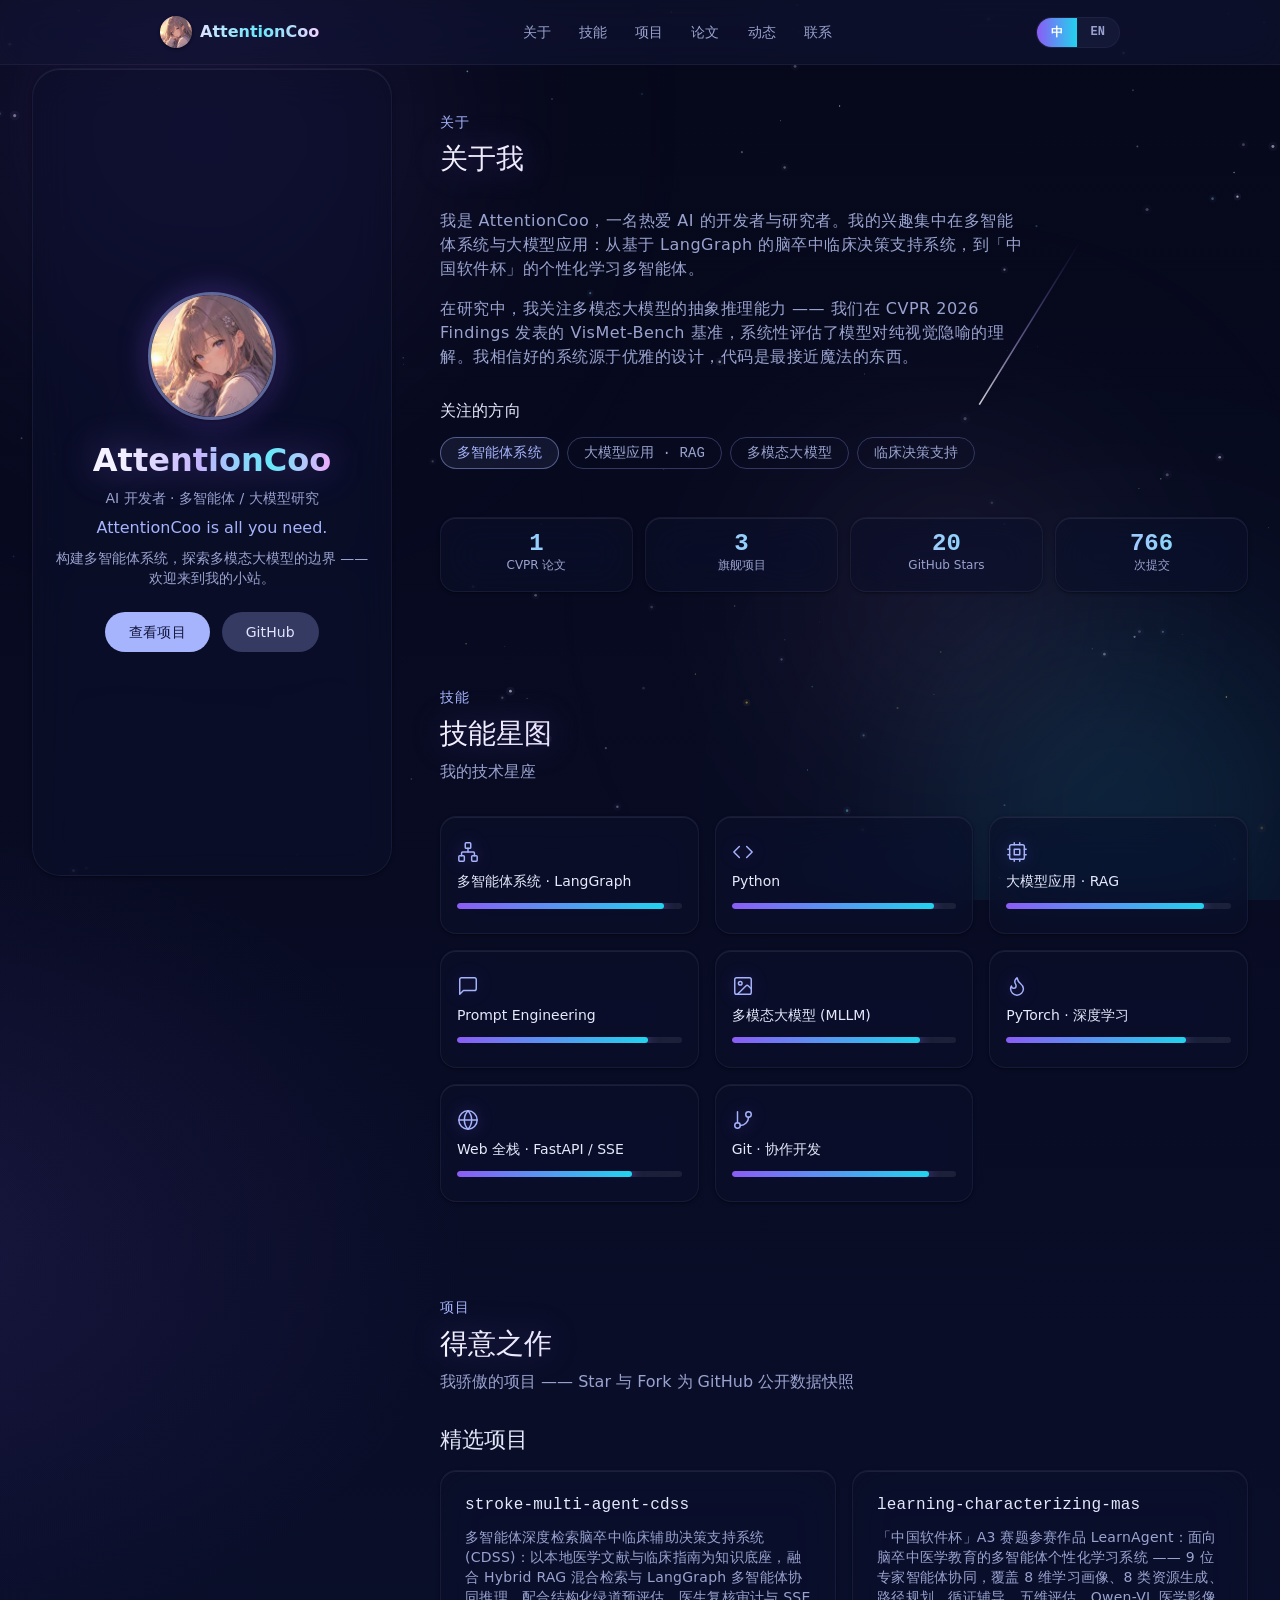
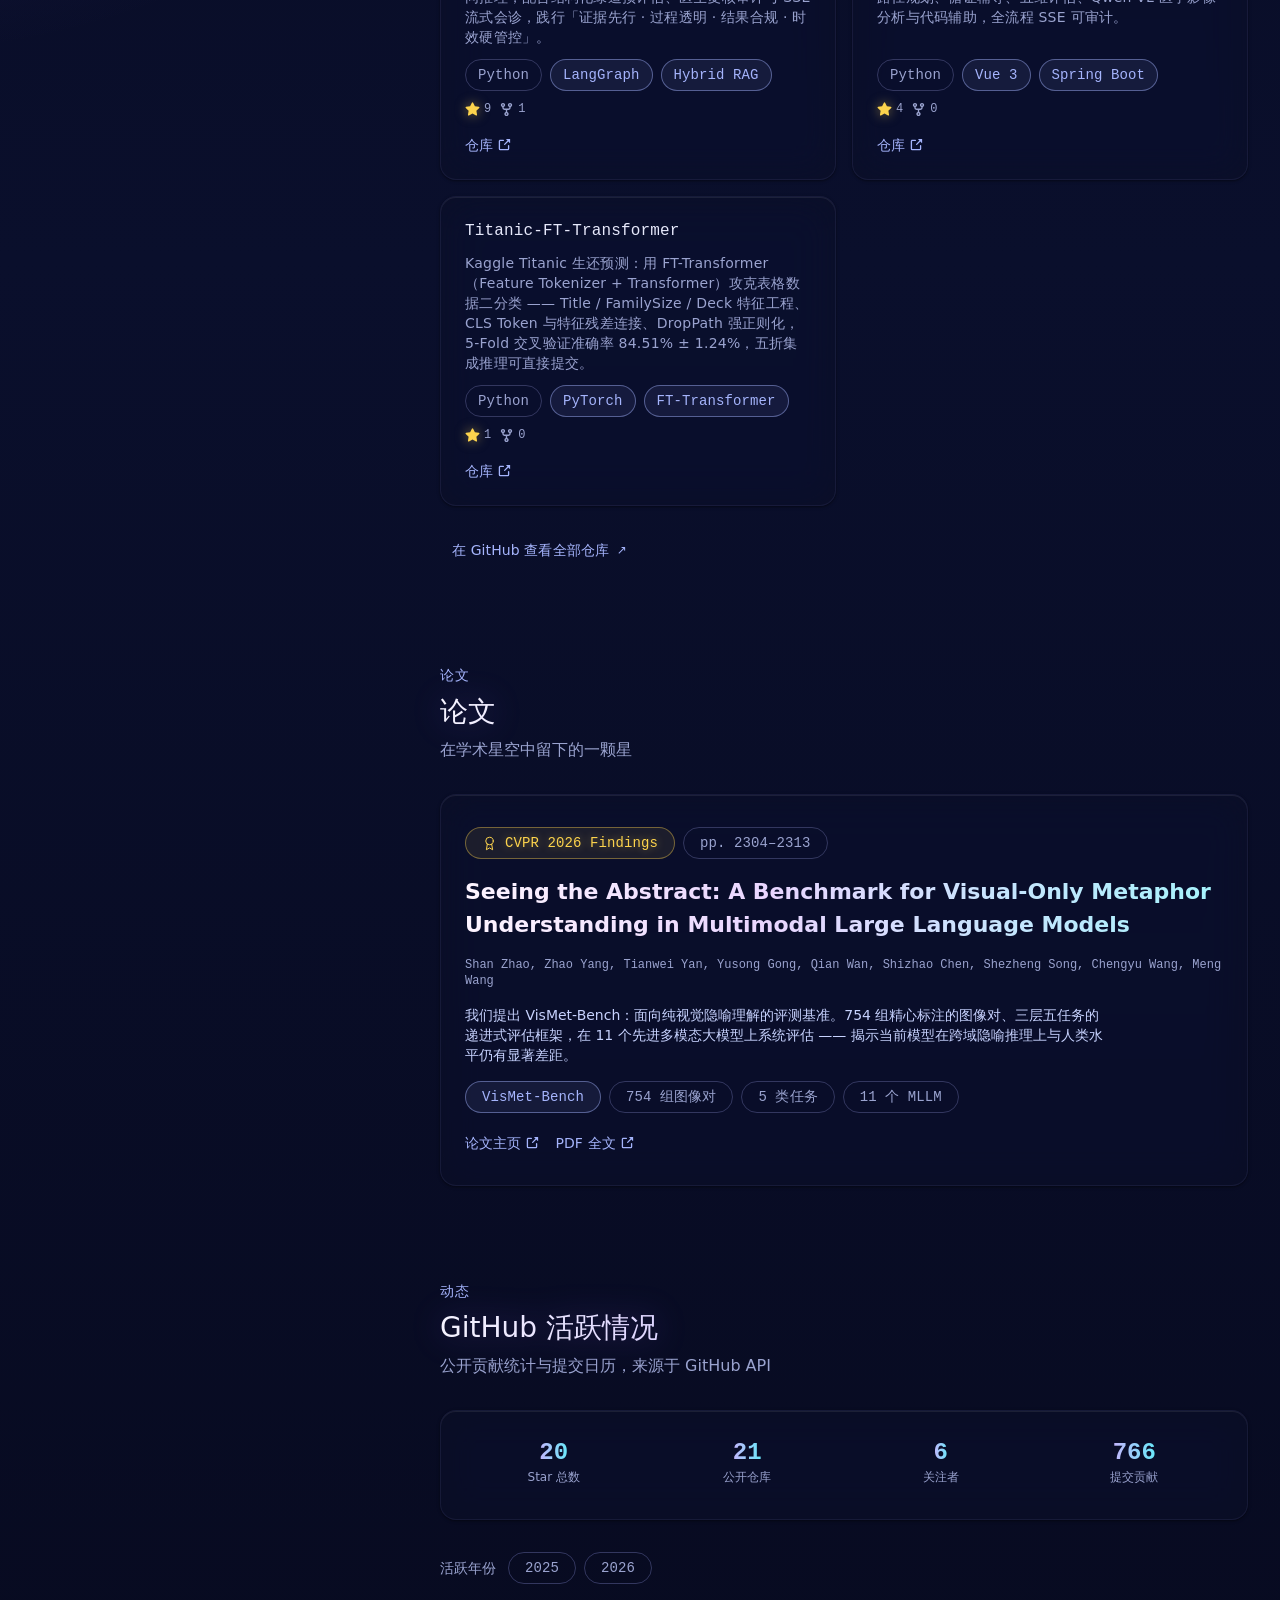
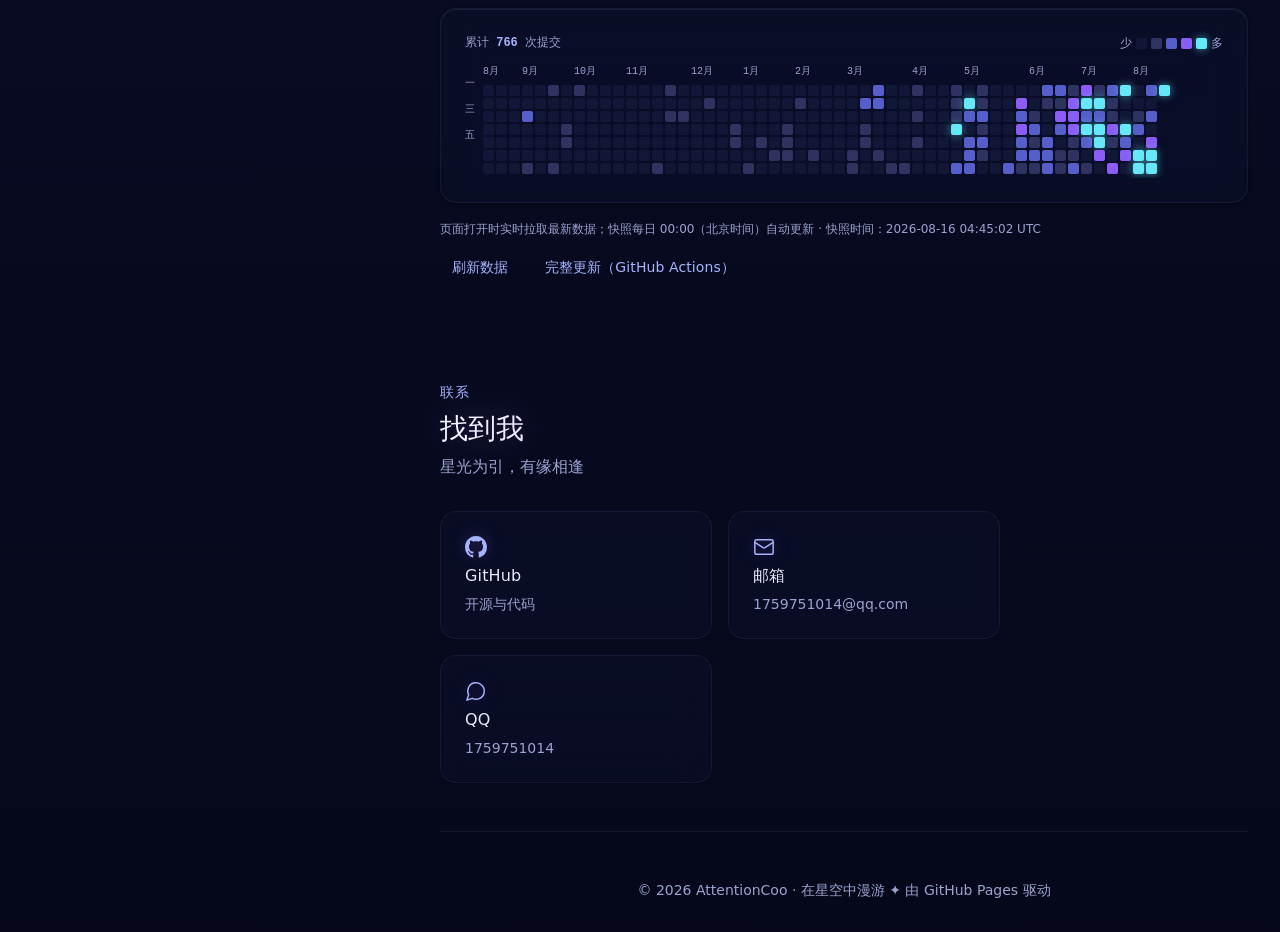
==== index.html @ bc42703e "feat: live GitHub data on page load + in-place refresh button, snapshot covers project stats" ====
<!DOCTYPE html>
<html lang="zh-CN">
<head>
  <meta charset="UTF-8" />
  <meta name="viewport" content="width=device-width, initial-scale=1.0" />
  <meta name="description" content="AttentionCoo 的个人主页 —— AI 开发者与研究者：多智能体系统、大模型应用与多模态研究（CVPR 2026 Findings）。" />
  <meta name="theme-color" content="#06081a" />
  <title>AttentionCoo · 个人主页</title>
  <link rel="icon" href="data:image/svg+xml,%3Csvg xmlns='http://www.w3.org/2000/svg' viewBox='0 0 100 100'%3E%3Cdefs%3E%3ClinearGradient id='g' x1='0' y1='0' x2='1' y2='1'%3E%3Cstop offset='0' stop-color='%238b5cf6'/%3E%3Cstop offset='1' stop-color='%2322d3ee'/%3E%3C/linearGradient%3E%3C/defs%3E%3Crect width='100' height='100' rx='24' fill='url(%23g)'/%3E%3Cpath d='M50 16l9 27 28 1-22 17 8 27-23-17-23 17 8-27-22-17 28-1z' fill='%23fff'/%3E%3C/svg%3E" />
  <script>
    // 首帧前应用已保存的语言，避免闪烁
    (function () {
      try {
        var lang = localStorage.getItem('attentioncoo-lang');
        document.documentElement.lang = lang === 'en' ? 'en' : 'zh-CN';
      } catch (err) { /* ignore */ }
    })();
  </script>
  <link rel="stylesheet" href="css/style.css?v=7" />
</head>
<body>
  <!-- 星空画布与极光（固定背景层） -->
  <canvas id="stars" aria-hidden="true"></canvas>
  <div class="aurora" aria-hidden="true">
    <span class="blob blob-violet"></span>
    <span class="blob blob-cyan"></span>
    <span class="blob blob-pink"></span>
  </div>

  <!-- 顶部应用栏 -->
  <header class="appbar">
    <div class="container appbar__inner">
      <a class="appbar__brand" href="#top">
        <img class="appbar__avatar" src="img/avatar.jpg" alt="" width="32" height="32" />
        <span class="appbar__name">AttentionCoo</span>
      </a>
      <nav class="appbar__nav" aria-label="Primary">
        <a class="appbar__link" href="#about" data-i18n="nav.about">关于</a>
        <a class="appbar__link" href="#skills" data-i18n="nav.skills">技能</a>
        <a class="appbar__link" href="#projects" data-i18n="nav.projects">项目</a>
        <a class="appbar__link" href="#publications" data-i18n="nav.publications">论文</a>
        <a class="appbar__link" href="#activity" data-i18n="nav.activity">动态</a>
        <a class="appbar__link" href="#contact" data-i18n="nav.contact">联系</a>
      </nav>
      <div class="appbar__actions">
        <div class="lang-toggle" role="group" aria-label="Language / 语言">
          <button class="lang-btn" type="button" data-lang="zh">中</button>
          <button class="lang-btn" type="button" data-lang="en">EN</button>
        </div>
      </div>
    </div>
  </header>

  <!-- 分屏布局：右侧固定英雄面板 + 左侧滚动内容 -->
  <div class="layout">
    <aside class="layout__hero">
      <section id="top" class="hero">
        <div class="container hero__inner">
          <img class="hero__avatar" src="img/avatar.jpg" alt="AttentionCoo" width="128" height="128" />
          <h1 class="hero__name">AttentionCoo</h1>
          <p class="hero__role" data-i18n="hero.role">AI 开发者 · 多智能体 / 大模型研究</p>
          <p class="hero__tagline" data-i18n="hero.tagline">AttentionCoo is all you need.</p>
          <p class="hero__bio" data-i18n="hero.bio">构建多智能体系统，探索多模态大模型的边界 —— 欢迎来到我的小站。</p>
          <div class="hero__actions">
            <a class="m3-button m3-button--filled" href="#projects">
              <span class="m3-button__label" data-i18n="hero.ctaProjects">查看项目</span>
            </a>
            <a class="m3-button m3-button--tonal" href="https://github.com/AttentionCoo" target="_blank" rel="noopener noreferrer">
              <span class="m3-button__label">GitHub</span>
            </a>
          </div>
        </div>
      </section>
    </aside>

    <div class="layout__content">
      <main>
        <!-- 关于我 -->
        <section class="m3-section" id="about">
          <div class="m3-section__header">
            <p class="m3-section__eyebrow" data-i18n="about.eyebrow">关于</p>
            <h2 class="m3-section__title" data-i18n="about.title">关于我</h2>
          </div>
          <div class="about__body">
            <p class="about__p" data-i18n="about.p1">我是 AttentionCoo，一名热爱 AI 的开发者与研究者。我的兴趣集中在多智能体系统与大模型应用：从基于 LangGraph 的脑卒中临床决策支持系统，到「中国软件杯」的个性化学习多智能体。</p>
            <p class="about__p" data-i18n="about.p2">在研究中，我关注多模态大模型的抽象推理能力 —— 我们在 CVPR 2026 Findings 发表的 VisMet-Bench 基准，系统性评估了模型对纯视觉隐喻的理解。我相信好的系统源于优雅的设计，代码是最接近魔法的东西。</p>
            <div class="about__focus">
              <h3 class="about__focus-title" data-i18n="about.focusTitle">关注的方向</h3>
              <div class="about__chips" id="about-chips">
                <!-- 由 JS 渲染 -->
              </div>
            </div>
          </div>
          <div class="about__stats" id="about-stats">
            <!-- 由 JS 渲染 -->
          </div>
        </section>

        <!-- 技能 -->
        <section class="m3-section" id="skills">
          <div class="m3-section__header">
            <p class="m3-section__eyebrow" data-i18n="skills.eyebrow">技能</p>
            <h2 class="m3-section__title" data-i18n="skills.title">技能星图</h2>
            <p class="m3-section__subtitle" data-i18n="skills.subtitle">我的技术星座</p>
          </div>
          <div class="skills-grid" id="skills-grid">
            <!-- 由 JS 渲染 -->
          </div>
        </section>

        <!-- 项目 -->
        <section class="m3-section" id="projects">
          <div class="m3-section__header">
            <p class="m3-section__eyebrow" data-i18n="projects.eyebrow">项目</p>
            <h2 class="m3-section__title" data-i18n="projects.title">得意之作</h2>
            <p class="m3-section__subtitle" data-i18n="projects.subtitle">两个让我骄傲的项目 —— Star 与 Fork 为 GitHub 公开数据快照</p>
          </div>
          <h3 class="projects__subhead" data-i18n="projects.featuredTitle">精选项目</h3>
          <div class="projects__grid" id="projects-grid">
            <!-- 由 JS 渲染 -->
          </div>
          <div class="projects__viewall">
            <a class="m3-button m3-button--text" href="https://github.com/AttentionCoo?tab=repositories" target="_blank" rel="noopener noreferrer">
              <span class="m3-button__label" data-i18n="projects.viewAll">在 GitHub 查看全部仓库</span>
              <span class="m3-button__icon" aria-hidden="true">↗</span>
            </a>
          </div>
        </section>

        <!-- 论文 -->
        <section class="m3-section" id="publications">
          <div class="m3-section__header">
            <p class="m3-section__eyebrow" data-i18n="pubs.eyebrow">论文</p>
            <h2 class="m3-section__title" data-i18n="pubs.title">论文</h2>
            <p class="m3-section__subtitle" data-i18n="pubs.subtitle">在学术星空中留下的一颗星</p>
          </div>
          <div id="paper-card">
            <!-- 由 JS 渲染 -->
          </div>
        </section>

        <!-- 动态 -->
        <section class="m3-section" id="activity">
          <div class="m3-section__header">
            <p class="m3-section__eyebrow" data-i18n="activity.eyebrow">动态</p>
            <h2 class="m3-section__title" data-i18n="activity.title">GitHub 活跃情况</h2>
            <p class="m3-section__subtitle" data-i18n="activity.subtitle">公开贡献统计与提交日历，来源于 GitHub API</p>
          </div>
          <div id="activity-box">
            <!-- 由 JS 渲染 -->
          </div>
        </section>

        <!-- 联系 -->
        <section class="m3-section" id="contact">
          <div class="m3-section__header">
            <p class="m3-section__eyebrow" data-i18n="contact.eyebrow">联系</p>
            <h2 class="m3-section__title" data-i18n="contact.title">找到我</h2>
            <p class="m3-section__subtitle" data-i18n="contact.subtitle">星光为引，有缘相逢</p>
          </div>
          <div class="contact__links">
            <a class="contact__card spotlight" href="https://github.com/AttentionCoo" target="_blank" rel="noopener noreferrer">
              <span class="contact__icon" aria-hidden="true"><svg viewBox="0 0 16 16" fill="currentColor"><path d="M8 0c4.42 0 8 3.58 8 8a8.013 8.013 0 0 1-5.45 7.59c-.4.08-.55-.17-.55-.38 0-.27.01-1.13.01-2.2 0-.75-.25-1.23-.54-1.48 1.78-.2 3.65-.88 3.65-3.95 0-.88-.31-1.59-.82-2.15.08-.2.36-1.02-.08-2.12 0 0-.67-.22-2.2.82-.64-.18-1.32-.27-2-.27-.68 0-1.36.09-2 .27-1.53-1.03-2.2-.82-2.2-.82-.44 1.1-.16 1.92-.08 2.12-.51.56-.82 1.28-.82 2.15 0 3.06 1.86 3.75 3.64 3.95-.23.2-.44.55-.51 1.07-.46.21-1.61.55-2.33-.66-.15-.24-.6-.83-1.23-.82-.67.01-.27.38.01.53.34.19.73.9.82 1.13.16.45.68 1.31 2.69.94 0 .67.01 1.3.01 1.49 0 .21-.15.45-.55.38A7.995 7.995 0 0 1 0 8c0-4.42 3.58-8 8-8Z"/></svg></span>
              <span class="contact__card-label">GitHub</span>
              <span class="contact__card-desc" data-i18n="contact.github.desc">开源与代码</span>
            </a>
            <a class="contact__card spotlight" href="mailto:1759751014@qq.com">
              <span class="contact__icon" aria-hidden="true"><svg viewBox="0 0 24 24" fill="none" stroke="currentColor" stroke-width="1.6" stroke-linecap="round" stroke-linejoin="round"><rect x="2" y="4" width="20" height="16" rx="2"/><path d="m22 7-8.97 5.7a1.94 1.94 0 0 1-2.06 0L2 7"/></svg></span>
              <span class="contact__card-label" data-i18n="contact.email.label">邮箱</span>
              <span class="contact__card-desc">1759751014@qq.com</span>
            </a>
            <a class="contact__card spotlight" href="tencent://message/?uin=1759751014&site=qq&menu=yes">
              <span class="contact__icon" aria-hidden="true"><svg viewBox="0 0 24 24" fill="none" stroke="currentColor" stroke-width="1.6" stroke-linecap="round" stroke-linejoin="round"><path d="M7.9 20A9 9 0 1 0 4 16.1L2 22Z"/></svg></span>
              <span class="contact__card-label">QQ</span>
              <span class="contact__card-desc">1759751014</span>
            </a>
          </div>
        </section>
      </main>

      <footer class="m3-footer">
        <p>© <span id="year"></span> AttentionCoo · <span data-i18n="footer.line">在星空中漫游 ✦ 由 GitHub Pages 驱动</span></p>
      </footer>
    </div>
  </div>

  <script src="js/activity-data.js?v=7"></script>
  <script src="js/main.js?v=7"></script>
</body>
</html>
---- css/style.css ----
/* ============================================================
   AttentionCoo · 星空小站
   Material Design 3 设计令牌 + 星空极光玻璃拟态
   布局参考 Tuning-Luna.github.io：右侧固定英雄面板 + 左侧滚动内容
   ============================================================ */

/* ---------- MD3 色彩令牌（深空紫蓝配色） ---------- */
:root {
  --md-sys-color-primary: #a5b4fc;
  --md-sys-color-on-primary: #14173d;
  --md-sys-color-primary-container: #2a2e6e;
  --md-sys-color-on-primary-container: #dfe2ff;
  --md-sys-color-secondary: #8f96d9;
  --md-sys-color-on-secondary: #1a1e45;
  --md-sys-color-secondary-container: #343a62;
  --md-sys-color-on-secondary-container: #e1e3ff;
  --md-sys-color-tertiary: #67e8f9;
  --md-sys-color-on-tertiary: #062f36;
  --md-sys-color-tertiary-container: #1d4a52;
  --md-sys-color-on-tertiary-container: #c2f4fd;
  --md-sys-color-error: #ffb4ab;
  --md-sys-color-on-error: #690005;
  --md-sys-color-error-container: #93000a;
  --md-sys-color-on-error-container: #ffdad6;
  --md-sys-color-background: #06081a;
  --md-sys-color-on-background: #e6e9fb;
  --md-sys-color-surface: #06081a;
  --md-sys-color-on-surface: #e6e9fb;
  --md-sys-color-surface-variant: #23264a;
  --md-sys-color-on-surface-variant: #9aa3cf;
  --md-sys-color-outline: #6f77a8;
  --md-sys-color-outline-variant: #33375f;
  --md-sys-color-surface-container-lowest: #03040f;
  --md-sys-color-surface-container-low: #0c0f26;
  --md-sys-color-surface-container: #111430;
  --md-sys-color-surface-container-high: #1a1e40;
  --md-sys-color-surface-container-highest: #252a4e;
  --md-sys-color-surface-dim: #06081a;
  --md-sys-color-surface-bright: #2c315c;
  --md-sys-color-surface-tint: #a5b4fc;
  --md-sys-color-inverse-surface: #e6e9fb;
  --md-sys-color-inverse-on-surface: #2b2f52;
  --md-sys-color-inverse-primary: #4b52b0;
  --md-sys-color-shadow: #000000;
  --md-sys-color-scrim: #000000;

  /* 星空点缀色 */
  --star-gold: #fcd34d;
  --star-cyan: #67e8f9;
  --aurora-violet: #8b5cf6;
  --aurora-cyan: #22d3ee;
  --aurora-pink: #f0abfc;

  /* ---------- 字体 ---------- */
  --md-ref-typeface: 'Inter', 'Segoe UI', 'Noto Sans SC', 'PingFang SC',
    'Microsoft YaHei', system-ui, -apple-system, sans-serif;
  --md-ref-typeface-display: 'Segoe UI', 'Inter', 'Noto Sans SC', 'PingFang SC',
    'Microsoft YaHei', system-ui, -apple-system, sans-serif;
  --md-ref-typeface-mono: 'Cascadia Code', 'JetBrains Mono', ui-monospace,
    'SFMono-Regular', Consolas, 'Liberation Mono', monospace;

  /* ---------- 字号（M3 字阶） ---------- */
  --md-sys-typescale-display-small-size: 36px;
  --md-sys-typescale-display-small-weight: 400;
  --md-sys-typescale-display-small-line-height: 44px;
  --md-sys-typescale-headline-large-size: 32px;
  --md-sys-typescale-headline-large-weight: 400;
  --md-sys-typescale-headline-large-line-height: 40px;
  --md-sys-typescale-headline-medium-size: 28px;
  --md-sys-typescale-headline-medium-weight: 400;
  --md-sys-typescale-headline-medium-line-height: 36px;
  --md-sys-typescale-headline-small-size: 24px;
  --md-sys-typescale-headline-small-weight: 400;
  --md-sys-typescale-headline-small-line-height: 32px;
  --md-sys-typescale-title-large-size: 22px;
  --md-sys-typescale-title-large-weight: 400;
  --md-sys-typescale-title-large-line-height: 28px;
  --md-sys-typescale-title-medium-size: 16px;
  --md-sys-typescale-title-medium-weight: 500;
  --md-sys-typescale-title-medium-line-height: 24px;
  --md-sys-typescale-title-medium-tracking: 0.15px;
  --md-sys-typescale-title-small-size: 14px;
  --md-sys-typescale-title-small-weight: 500;
  --md-sys-typescale-title-small-line-height: 20px;
  --md-sys-typescale-title-small-tracking: 0.1px;
  --md-sys-typescale-body-large-size: 16px;
  --md-sys-typescale-body-large-weight: 400;
  --md-sys-typescale-body-large-line-height: 24px;
  --md-sys-typescale-body-large-tracking: 0.5px;
  --md-sys-typescale-body-medium-size: 14px;
  --md-sys-typescale-body-medium-weight: 400;
  --md-sys-typescale-body-medium-line-height: 20px;
  --md-sys-typescale-body-medium-tracking: 0.25px;
  --md-sys-typescale-body-small-size: 12px;
  --md-sys-typescale-body-small-weight: 400;
  --md-sys-typescale-body-small-line-height: 16px;
  --md-sys-typescale-body-small-tracking: 0.4px;
  --md-sys-typescale-label-large-size: 14px;
  --md-sys-typescale-label-large-weight: 500;
  --md-sys-typescale-label-large-line-height: 20px;
  --md-sys-typescale-label-large-tracking: 0.1px;
  --md-sys-typescale-label-medium-size: 12px;
  --md-sys-typescale-label-medium-weight: 500;
  --md-sys-typescale-label-medium-line-height: 16px;
  --md-sys-typescale-label-medium-tracking: 0.5px;
  --md-sys-typescale-label-small-size: 11px;
  --md-sys-typescale-label-small-weight: 500;
  --md-sys-typescale-label-small-line-height: 16px;
  --md-sys-typescale-label-small-tracking: 0.5px;

  /* ---------- 形状 ---------- */
  --md-sys-shape-corner-none: 0px;
  --md-sys-shape-corner-extra-small: 4px;
  --md-sys-shape-corner-small: 8px;
  --md-sys-shape-corner-medium: 12px;
  --md-sys-shape-corner-large: 16px;
  --md-sys-shape-corner-extra-large: 28px;
  --md-sys-shape-corner-full: 9999px;

  /* ---------- 阴影 ---------- */
  --md-sys-elevation-level0: 0 0 0 0 transparent;
  --md-sys-elevation-level1: 0 1px 2px rgb(0 0 0 / 30%), 0 1px 3px 1px rgb(0 0 0 / 15%);
  --md-sys-elevation-level2: 0 1px 2px rgb(0 0 0 / 30%), 0 2px 6px 2px rgb(0 0 0 / 15%);
  --md-sys-elevation-level3: 0 1px 3px rgb(0 0 0 / 30%), 0 4px 8px 3px rgb(0 0 0 / 15%);
  --md-sys-elevation-level4: 0 2px 3px rgb(0 0 0 / 30%), 0 6px 10px 4px rgb(0 0 0 / 15%);

  /* ---------- 间距 ---------- */
  --md-sys-spacing-xs: 4px;
  --md-sys-spacing-sm: 8px;
  --md-sys-spacing-md: 12px;
  --md-sys-spacing-lg: 16px;
  --md-sys-spacing-xl: 24px;
  --md-sys-spacing-2xl: 32px;
  --md-sys-spacing-3xl: 48px;
  --md-sys-spacing-4xl: 64px;
  --md-sys-spacing-5xl: 96px;

  /* ---------- 动效 ---------- */
  --md-sys-motion-duration-short1: 100ms;
  --md-sys-motion-duration-short2: 200ms;
  --md-sys-motion-duration-short3: 300ms;
  --md-sys-motion-duration-short4: 400ms;
  --md-sys-motion-duration-medium1: 500ms;
  --md-sys-motion-duration-medium2: 700ms;
  --md-sys-motion-duration-long1: 1000ms;
  --md-sys-motion-easing-standard: cubic-bezier(0.2, 0, 0, 1);
  --md-sys-motion-easing-emphasized-decelerate: cubic-bezier(0.05, 0.7, 0.1, 1);
  --md-sys-motion-easing-emphasized-accelerate: cubic-bezier(0.3, 0, 0.8, 0.15);

  /* ---------- 玻璃拟态 ---------- */
  --md-glass-blur: 20px;
  --md-glass-saturate: 150%;
  --md-glass-opacity: 0.6;
  --md-glass-border: color-mix(in srgb, var(--md-sys-color-outline-variant) 32%, transparent);
  --md-glass-highlight: inset 0 1px 0 rgba(255, 255, 255, 0.08);
}

/* ============================================================
   基础
   ============================================================ */
:root {
  color-scheme: dark;
}

*,
*::before,
*::after {
  box-sizing: border-box;
}

* {
  margin: 0;
}

html {
  scroll-behavior: smooth;
  scroll-padding-top: calc(var(--md-sys-spacing-4xl) + var(--md-sys-spacing-2xl));
}

body {
  font-family: var(--md-ref-typeface);
  font-size: var(--md-sys-typescale-body-medium-size);
  line-height: var(--md-sys-typescale-body-medium-line-height);
  background-color: var(--md-sys-color-background);
  color: var(--md-sys-color-on-background);
  -webkit-font-smoothing: antialiased;
  text-rendering: optimizeLegibility;
  overflow-x: hidden;
  /* 深空底色（星空画布与极光覆盖其上） */
  background:
    radial-gradient(1200px 800px at 80% -10%, rgba(99, 102, 241, 0.16), transparent 60%),
    radial-gradient(1000px 700px at -10% 30%, rgba(139, 92, 246, 0.12), transparent 60%),
    linear-gradient(180deg, #06081a 0%, #0a0f2c 45%, #06081a 100%);
}

img,
svg {
  display: block;
  max-width: 100%;
}

a {
  color: var(--md-sys-color-primary);
  text-decoration: none;
}

a:hover {
  text-decoration: underline;
}

::selection {
  background-color: var(--md-sys-color-primary-container);
  color: var(--md-sys-color-on-primary-container);
}

:focus-visible {
  outline: 2px solid var(--md-sys-color-primary);
  outline-offset: 2px;
  border-radius: var(--md-sys-shape-corner-extra-small);
}

/* ============================================================
   固定背景层：星空画布 + 极光
   ============================================================ */
#stars {
  position: fixed;
  inset: 0;
  z-index: 0;
  pointer-events: none;
}

.aurora {
  position: fixed;
  inset: 0;
  z-index: 0;
  overflow: hidden;
  pointer-events: none;
}

.blob {
  position: absolute;
  border-radius: 50%;
  filter: blur(90px);
  opacity: 0.18;
  mix-blend-mode: screen;
}

.blob-violet {
  width: 55vmax;
  height: 55vmax;
  background: radial-gradient(circle, var(--aurora-violet), transparent 65%);
  top: -18vmax;
  left: -12vmax;
  animation: drift 26s ease-in-out infinite alternate;
}

.blob-cyan {
  width: 45vmax;
  height: 45vmax;
  background: radial-gradient(circle, var(--aurora-cyan), transparent 65%);
  bottom: -15vmax;
  right: -10vmax;
  animation: drift 22s ease-in-out infinite alternate-reverse;
}

.blob-pink {
  width: 38vmax;
  height: 38vmax;
  background: radial-gradient(circle, var(--aurora-pink), transparent 65%);
  top: 40%;
  left: 55%;
  opacity: 0.1;
  animation: drift 30s ease-in-out infinite alternate;
}

@keyframes drift {
  0% { transform: translate(0, 0) scale(1); }
  50% { transform: translate(6vmax, 4vmax) scale(1.12); }
  100% { transform: translate(-4vmax, 8vmax) scale(0.95); }
}

/* 内容层位于固定背景之上 */
.layout {
  position: relative;
  z-index: 1;
}

/* ============================================================
   顶部应用栏
   ============================================================ */
.appbar {
  position: sticky;
  top: 0;
  z-index: 100;
  background-color: color-mix(
    in srgb,
    var(--md-sys-color-surface-container) calc(var(--md-glass-opacity) * 100%),
    transparent
  );
  -webkit-backdrop-filter: blur(var(--md-glass-blur)) saturate(var(--md-glass-saturate));
  backdrop-filter: blur(var(--md-glass-blur)) saturate(var(--md-glass-saturate));
  border-bottom: 1px solid var(--md-glass-border);
}

.appbar__inner {
  display: flex;
  align-items: center;
  flex-wrap: wrap;
  gap: var(--md-sys-spacing-sm) var(--md-sys-spacing-md);
  min-height: 64px;
  padding-block: var(--md-sys-spacing-sm);
}

.appbar__brand {
  display: inline-flex;
  align-items: center;
  gap: var(--md-sys-spacing-sm);
  order: 1;
  color: var(--md-sys-color-on-surface);
  font-weight: 600;
}

.appbar__brand:hover {
  text-decoration: none;
}

.appbar__avatar {
  width: 32px;
  height: 32px;
  border-radius: var(--md-sys-shape-corner-full);
  box-shadow: var(--md-sys-elevation-level1);
}

.appbar__name {
  font-size: var(--md-sys-typescale-title-medium-size);
  background: linear-gradient(90deg, #dfe2ff, var(--star-cyan), #f5d0fe);
  -webkit-background-clip: text;
  background-clip: text;
  color: transparent;
}

.appbar__nav {
  display: flex;
  align-items: center;
  gap: var(--md-sys-spacing-xs);
  flex: 1;
  justify-content: center;
  order: 2;
}

.appbar__link {
  padding: var(--md-sys-spacing-sm) var(--md-sys-spacing-md);
  border-radius: var(--md-sys-shape-corner-full);
  color: var(--md-sys-color-on-surface-variant);
  font-size: var(--md-sys-typescale-label-large-size);
  font-weight: var(--md-sys-typescale-label-large-weight);
  letter-spacing: var(--md-sys-typescale-label-large-tracking);
  white-space: nowrap;
  transition:
    background-color var(--md-sys-motion-duration-short2) var(--md-sys-motion-easing-standard),
    color var(--md-sys-motion-duration-short2) var(--md-sys-motion-easing-standard);
}

.appbar__link:hover {
  background-color: var(--md-sys-color-surface-container-high);
  color: var(--md-sys-color-on-surface);
  text-decoration: none;
}

.appbar__actions {
  display: flex;
  align-items: center;
  gap: var(--md-sys-spacing-xs);
  order: 3;
}

/* 语言切换 */
.lang-toggle {
  display: inline-flex;
  border: 1px solid var(--md-glass-border);
  border-radius: var(--md-sys-shape-corner-full);
  background: rgba(148, 163, 255, 0.06);
  overflow: hidden;
}

.lang-btn {
  border: none;
  background: transparent;
  color: var(--md-sys-color-on-surface-variant);
  font-family: var(--md-ref-typeface-mono);
  font-size: var(--md-sys-typescale-label-medium-size);
  font-weight: 600;
  padding: 6px 14px;
  cursor: pointer;
  transition:
    background-color var(--md-sys-motion-duration-short2) var(--md-sys-motion-easing-standard),
    color var(--md-sys-motion-duration-short2) var(--md-sys-motion-easing-standard);
}

.lang-btn:hover {
  color: var(--md-sys-color-on-surface);
}

.lang-btn.active {
  background: linear-gradient(90deg, var(--aurora-violet), var(--aurora-cyan));
  color: #fff;
}

@media (max-width: 680px) {
  .appbar__actions {
    order: 2;
    margin-left: auto;
  }

  .appbar__nav {
    order: 3;
    flex: 1 1 100%;
    justify-content: flex-start;
    overflow-x: auto;
    padding-bottom: var(--md-sys-spacing-xs);
    -webkit-overflow-scrolling: touch;
    scrollbar-width: none;
  }

  .appbar__nav::-webkit-scrollbar {
    display: none;
  }
}

/* ============================================================
   分屏布局
   ============================================================ */
.layout {
  display: flex;
  align-items: flex-start;
  gap: var(--md-sys-spacing-3xl);
  max-width: 1320px;
  margin-inline: auto;
  padding-inline: var(--md-sys-spacing-xl);
}

@media (min-width: 720px) {
  .layout {
    padding-inline: var(--md-sys-spacing-2xl);
  }
}

.layout__content {
  flex: 1;
  min-width: 0;
}

/* 右侧固定英雄面板 */
.layout__hero {
  position: sticky;
  top: calc(var(--md-sys-spacing-4xl) + var(--md-sys-spacing-xs));
  flex: 0 0 360px;
  height: calc(100vh - var(--md-sys-spacing-4xl) - var(--md-sys-spacing-xs) - var(--md-sys-spacing-xl));
  padding: var(--md-sys-spacing-lg);
  overflow-y: auto;
  display: flex;
  flex-direction: column;
  justify-content: center;
  background-color: color-mix(
    in srgb,
    var(--md-sys-color-surface-container-low) calc(var(--md-glass-opacity) * 100%),
    transparent
  );
  -webkit-backdrop-filter: blur(var(--md-glass-blur)) saturate(var(--md-glass-saturate));
  backdrop-filter: blur(var(--md-glass-blur)) saturate(var(--md-glass-saturate));
  border: 1px solid var(--md-glass-border);
  border-radius: var(--md-sys-shape-corner-extra-large);
  box-shadow: var(--md-sys-elevation-level1), var(--md-glass-highlight);
}

/* 光标聚光灯（英雄面板） */
.layout__hero::before {
  content: '';
  position: absolute;
  inset: 0;
  border-radius: inherit;
  background: radial-gradient(
    240px circle at var(--spot-x, 50%) var(--spot-y, 50%),
    color-mix(in srgb, var(--md-sys-color-primary) 12%, transparent),
    color-mix(in srgb, var(--md-sys-color-primary) 4%, transparent) 40%,
    transparent 70%
  );
  opacity: 0;
  transition: opacity var(--md-sys-motion-duration-short3) var(--md-sys-motion-easing-standard);
  pointer-events: none;
  z-index: 0;
}

.layout__hero:hover::before {
  opacity: 1;
}

.layout__hero .hero {
  animation: hero-in var(--md-sys-motion-duration-medium1) var(--md-sys-motion-easing-emphasized-decelerate) both;
}

@keyframes hero-in {
  from {
    opacity: 0;
    transform: translateY(24px);
  }
  to {
    opacity: 1;
    transform: none;
  }
}

/* ============================================================
   英雄区（面板内）
   ============================================================ */
.layout__hero .hero {
  position: relative;
  z-index: 1;
  padding-block: var(--md-sys-spacing-sm);
}

.layout__hero .hero__avatar {
  margin-bottom: var(--md-sys-spacing-md);
}

.layout__hero .hero__actions {
  margin-top: var(--md-sys-spacing-lg);
}

.layout__hero .container {
  max-width: none;
  padding-inline: 0;
}

.hero__inner {
  display: flex;
  flex-direction: column;
  align-items: center;
  text-align: center;
  gap: var(--md-sys-spacing-sm);
}

.hero__avatar {
  width: 128px;
  height: 128px;
  border-radius: var(--md-sys-shape-corner-full);
  border: 3px solid color-mix(in srgb, var(--md-sys-color-primary) 55%, transparent);
  box-shadow: var(--md-sys-elevation-level2), 0 0 30px rgba(139, 92, 246, 0.35);
}

.hero__name {
  font-family: var(--md-ref-typeface-display);
  font-size: var(--md-sys-typescale-headline-large-size);
  font-weight: 700;
  line-height: var(--md-sys-typescale-headline-large-line-height);
  background: linear-gradient(90deg, #f5f3ff 10%, #c4b5fd 45%, var(--star-cyan) 75%, #f0abfc 100%);
  -webkit-background-clip: text;
  background-clip: text;
  color: transparent;
  filter: drop-shadow(0 0 18px rgba(139, 92, 246, 0.45));
}

.hero__role {
  font-size: var(--md-sys-typescale-title-small-size);
  font-weight: var(--md-sys-typescale-title-small-weight);
  line-height: var(--md-sys-typescale-title-small-line-height);
  color: var(--md-sys-color-on-surface-variant);
}

.hero__tagline {
  font-size: var(--md-sys-typescale-body-large-size);
  line-height: var(--md-sys-typescale-body-large-line-height);
  color: var(--md-sys-color-primary);
  font-weight: 500;
}

.hero__bio {
  max-width: 44ch;
  font-size: var(--md-sys-typescale-body-medium-size);
  line-height: var(--md-sys-typescale-body-medium-line-height);
  color: var(--md-sys-color-on-surface-variant);
}

.hero__actions {
  display: flex;
  flex-wrap: wrap;
  justify-content: center;
  gap: var(--md-sys-spacing-md);
}

@media (max-width: 1000px) {
  .layout {
    flex-direction: column;
    align-items: stretch;
    gap: 0;
  }

  .layout__hero {
    position: static;
    flex-basis: auto;
    width: 100%;
    height: auto;
    padding: 0;
    overflow: visible;
    order: -1;
    background: none;
    border: none;
    border-radius: 0;
    box-shadow: none;
    -webkit-backdrop-filter: none;
    backdrop-filter: none;
  }

  .layout__hero::before {
    display: none;
  }

  .layout__hero .hero {
    padding-block: var(--md-sys-spacing-5xl) var(--md-sys-spacing-4xl);
    background: radial-gradient(
      80% 60% at 50% 0%,
      color-mix(in srgb, var(--md-sys-color-primary-container) 22%, transparent),
      transparent 70%
    );
  }
}

/* ============================================================
   区块（M3 Section）
   ============================================================ */
.m3-section {
  padding-block: var(--md-sys-spacing-2xl);
  transition:
    opacity var(--md-sys-motion-duration-medium1) var(--md-sys-motion-easing-emphasized-decelerate),
    transform var(--md-sys-motion-duration-medium1) var(--md-sys-motion-easing-emphasized-decelerate);
}

.m3-section.pre-reveal {
  opacity: 0;
  transform: translateY(24px);
}

@media (min-width: 720px) {
  .m3-section {
    padding-block: var(--md-sys-spacing-3xl);
  }
}

.m3-section__header {
  display: flex;
  flex-direction: column;
  gap: var(--md-sys-spacing-sm);
  margin-bottom: var(--md-sys-spacing-2xl);
}

.m3-section__eyebrow {
  font-family: var(--md-ref-typeface-mono);
  font-size: var(--md-sys-typescale-label-large-size);
  font-weight: var(--md-sys-typescale-label-large-weight);
  letter-spacing: 0.08em;
  text-transform: uppercase;
  color: var(--md-sys-color-primary);
}

.m3-section__title {
  font-family: var(--md-ref-typeface-display);
  font-size: var(--md-sys-typescale-headline-medium-size);
  font-weight: var(--md-sys-typescale-headline-medium-weight);
  line-height: var(--md-sys-typescale-headline-medium-line-height);
  letter-spacing: var(--md-sys-typescale-headline-medium-tracking);
  background: linear-gradient(90deg, #f5f3ff, #c4b5fd 55%, var(--star-cyan));
  -webkit-background-clip: text;
  background-clip: text;
  color: transparent;
  filter: drop-shadow(0 0 16px rgba(139, 92, 246, 0.35));
}

.m3-section__subtitle {
  max-width: 56ch;
  font-size: var(--md-sys-typescale-body-large-size);
  line-height: var(--md-sys-typescale-body-large-line-height);
  color: var(--md-sys-color-on-surface-variant);
}

/* ============================================================
   按钮（M3）
   ============================================================ */
.m3-button {
  position: relative;
  display: inline-flex;
  align-items: center;
  justify-content: center;
  gap: var(--md-sys-spacing-sm);
  height: 40px;
  padding-inline: var(--md-sys-spacing-xl);
  border: none;
  border-radius: var(--md-sys-shape-corner-full);
  font-family: var(--md-ref-typeface);
  font-size: var(--md-sys-typescale-label-large-size);
  font-weight: var(--md-sys-typescale-label-large-weight);
  letter-spacing: var(--md-sys-typescale-label-large-tracking);
  line-height: var(--md-sys-typescale-label-large-line-height);
  cursor: pointer;
  user-select: none;
  text-decoration: none;
  overflow: hidden;
  transition:
    box-shadow var(--md-sys-motion-duration-short2) var(--md-sys-motion-easing-standard),
    background-color var(--md-sys-motion-duration-short2) var(--md-sys-motion-easing-standard);
}

.m3-button:hover {
  text-decoration: none;
}

.m3-button:active {
  transform: scale(0.98);
}

.m3-button::after {
  content: '';
  position: absolute;
  inset: 0;
  background: currentColor;
  opacity: 0;
  transition: opacity var(--md-sys-motion-duration-short2) var(--md-sys-motion-easing-standard);
}

.m3-button:hover::after,
.m3-button:focus-visible::after {
  opacity: 0.08;
}

.m3-button:active::after {
  opacity: 0.12;
}

.m3-button__label,
.m3-button__icon {
  position: relative;
  z-index: 1;
}

.m3-button__icon {
  font-size: 0.85em;
}

.m3-button--filled {
  background-color: var(--md-sys-color-primary);
  color: var(--md-sys-color-on-primary);
  box-shadow: var(--md-sys-elevation-level0);
}

.m3-button--filled:hover {
  box-shadow: var(--md-sys-elevation-level1), 0 0 20px rgba(165, 180, 252, 0.35);
}

.m3-button--tonal {
  background-color: var(--md-sys-color-secondary-container);
  color: var(--md-sys-color-on-secondary-container);
}

.m3-button--text {
  background-color: transparent;
  color: var(--md-sys-color-primary);
  padding-inline: var(--md-sys-spacing-md);
}

/* ============================================================
   胶囊（M3 Chip）
   ============================================================ */
.m3-chip {
  display: inline-flex;
  align-items: center;
  font-family: var(--md-ref-typeface-mono);
  gap: var(--md-sys-spacing-sm);
  height: 32px;
  padding-inline: var(--md-sys-spacing-lg);
  border: 1px solid var(--md-sys-color-outline-variant);
  border-radius: var(--md-sys-shape-corner-full);
  background-color: transparent;
  color: var(--md-sys-color-on-surface-variant);
  font-size: var(--md-sys-typescale-label-large-size);
  font-weight: var(--md-sys-typescale-label-large-weight);
  letter-spacing: var(--md-sys-typescale-label-large-tracking);
  line-height: var(--md-sys-typescale-label-large-line-height);
  white-space: nowrap;
}

.m3-chip svg {
  width: 15px;
  height: 15px;
  flex: none;
}

.m3-chip--accent {
  border-color: color-mix(in srgb, var(--md-sys-color-primary) 45%, transparent);
  color: var(--md-sys-color-primary);
  background: color-mix(in srgb, var(--md-sys-color-primary) 8%, transparent);
}

.m3-chip--gold {
  border-color: rgba(252, 211, 77, 0.4);
  color: var(--star-gold);
  background: rgba(252, 211, 77, 0.08);
  text-shadow: 0 0 10px rgba(252, 211, 77, 0.45);
}

/* ============================================================
   卡片（M3 Card，玻璃）
   ============================================================ */
.m3-card {
  background-color: color-mix(
    in srgb,
    var(--md-sys-color-surface-container-low) calc(var(--md-glass-opacity) * 100%),
    transparent
  );
  -webkit-backdrop-filter: blur(var(--md-glass-blur)) saturate(var(--md-glass-saturate));
  backdrop-filter: blur(var(--md-glass-blur)) saturate(var(--md-glass-saturate));
  border: 1px solid var(--md-glass-border);
  color: var(--md-sys-color-on-surface);
  border-radius: var(--md-sys-shape-corner-large);
  box-shadow: var(--md-sys-elevation-level1), var(--md-glass-highlight);
  transition:
    box-shadow var(--md-sys-motion-duration-short3) var(--md-sys-motion-easing-standard),
    background-color var(--md-sys-motion-duration-short3) var(--md-sys-motion-easing-standard),
    transform var(--md-sys-motion-duration-short3) var(--md-sys-motion-easing-emphasized-decelerate);
}

.m3-card:hover {
  transform: translateY(-2px) scale(1.01);
  box-shadow: var(--md-sys-elevation-level2), var(--md-glass-highlight);
}

/* ============================================================
   光标聚光灯（个人卡片）
   ============================================================ */
.spotlight {
  position: relative;
}

.spotlight::before {
  content: '';
  position: absolute;
  inset: 0;
  border-radius: inherit;
  background: radial-gradient(
    240px circle at var(--spot-x, 50%) var(--spot-y, 50%),
    color-mix(in srgb, var(--md-sys-color-primary) 12%, transparent),
    color-mix(in srgb, var(--md-sys-color-primary) 4%, transparent) 40%,
    transparent 70%
  );
  opacity: 0;
  transition: opacity var(--md-sys-motion-duration-short3) var(--md-sys-motion-easing-standard);
  pointer-events: none;
  z-index: 0;
}

.spotlight:hover::before {
  opacity: 1;
}

.spotlight > * {
  position: relative;
  z-index: 1;
}

/* ============================================================
   关于我
   ============================================================ */
.about__body {
  max-width: 66ch;
}

.about__p {
  font-size: var(--md-sys-typescale-body-large-size);
  line-height: var(--md-sys-typescale-body-large-line-height);
  letter-spacing: var(--md-sys-typescale-body-large-tracking);
  color: var(--md-sys-color-on-surface-variant);
  margin-bottom: var(--md-sys-spacing-lg);
}

.about__focus {
  margin-top: var(--md-sys-spacing-2xl);
}

.about__focus-title {
  font-size: var(--md-sys-typescale-title-medium-size);
  font-weight: var(--md-sys-typescale-title-medium-weight);
  letter-spacing: var(--md-sys-typescale-title-medium-tracking);
  color: var(--md-sys-color-on-surface);
  margin-bottom: var(--md-sys-spacing-lg);
}

.about__chips {
  display: flex;
  flex-wrap: wrap;
  gap: var(--md-sys-spacing-sm);
}

.about__stats {
  display: grid;
  grid-template-columns: repeat(4, 1fr);
  gap: var(--md-sys-spacing-md);
  margin-top: var(--md-sys-spacing-3xl);
}

.stat {
  padding: var(--md-sys-spacing-lg) var(--md-sys-spacing-sm);
  text-align: center;
}

.stat__num {
  display: block;
  font-family: var(--md-ref-typeface-mono);
  font-size: var(--md-sys-typescale-headline-small-size);
  font-weight: 600;
  font-variant-numeric: tabular-nums;
  background: linear-gradient(90deg, #c4b5fd, var(--star-cyan));
  -webkit-background-clip: text;
  background-clip: text;
  color: transparent;
}

.stat__label {
  font-size: var(--md-sys-typescale-label-medium-size);
  color: var(--md-sys-color-on-surface-variant);
}

@media (max-width: 680px) {
  .about__stats {
    grid-template-columns: repeat(2, 1fr);
  }
}

/* ============================================================
   技能
   ============================================================ */
.skills-grid {
  display: grid;
  grid-template-columns: repeat(auto-fill, minmax(200px, 1fr));
  gap: var(--md-sys-spacing-lg);
}

.skill-card {
  padding: var(--md-sys-spacing-xl) var(--md-sys-spacing-lg);
}

.skill-icon {
  display: inline-flex;
  align-items: center;
  justify-content: center;
  margin-bottom: var(--md-sys-spacing-sm);
  color: var(--md-sys-color-primary);
  filter: drop-shadow(0 0 8px rgba(139, 92, 246, 0.35));
}

.skill-icon svg {
  width: 22px;
  height: 22px;
}

.skill-name {
  font-size: var(--md-sys-typescale-title-small-size);
  font-weight: var(--md-sys-typescale-title-small-weight);
  color: var(--md-sys-color-on-surface);
  margin-bottom: var(--md-sys-spacing-md);
}

.skill-bar {
  height: 6px;
  border-radius: var(--md-sys-shape-corner-full);
  background: rgba(255, 255, 255, 0.08);
  overflow: hidden;
}

.skill-fill {
  height: 100%;
  width: 0;
  border-radius: var(--md-sys-shape-corner-full);
  background: linear-gradient(90deg, var(--aurora-violet), var(--aurora-cyan));
  box-shadow: 0 0 12px rgba(139, 92, 246, 0.8);
  transition: width 1.2s var(--md-sys-motion-easing-emphasized-decelerate);
}

/* ============================================================
   项目
   ============================================================ */
.projects__subhead {
  font-size: var(--md-sys-typescale-title-large-size);
  font-weight: var(--md-sys-typescale-title-large-weight);
  line-height: var(--md-sys-typescale-title-large-line-height);
  color: var(--md-sys-color-on-surface);
  margin-bottom: var(--md-sys-spacing-lg);
}

.projects__grid {
  display: grid;
  grid-template-columns: repeat(auto-fill, minmax(280px, 1fr));
  gap: var(--md-sys-spacing-lg);
}

.project-card {
  display: flex;
  flex-direction: column;
  gap: var(--md-sys-spacing-md);
  padding: var(--md-sys-spacing-xl);
  min-height: 100%;
}

.project-card__head {
  display: flex;
  align-items: baseline;
  justify-content: space-between;
  gap: var(--md-sys-spacing-sm);
}

.project-card__name {
  font-family: var(--md-ref-typeface-mono);
  font-size: var(--md-sys-typescale-title-medium-size);
  font-weight: var(--md-sys-typescale-title-medium-weight);
  letter-spacing: var(--md-sys-typescale-title-medium-tracking);
  color: var(--md-sys-color-on-surface);
  overflow-wrap: anywhere;
}

.project-card__name:hover {
  color: var(--md-sys-color-primary);
}

.project-card__desc {
  font-size: var(--md-sys-typescale-body-medium-size);
  line-height: var(--md-sys-typescale-body-medium-line-height);
  letter-spacing: var(--md-sys-typescale-body-medium-tracking);
  color: var(--md-sys-color-on-surface-variant);
  flex: 1;
}

.project-card__meta {
  display: flex;
  align-items: center;
  flex-wrap: wrap;
  gap: var(--md-sys-spacing-sm);
  margin-top: auto;
}

.project-card__meta .m3-chip {
  padding-inline: var(--md-sys-spacing-md);
}

.project-card__stats {
  display: inline-flex;
  align-items: center;
  gap: var(--md-sys-spacing-sm);
}

.project-card__stat {
  display: inline-flex;
  align-items: center;
  gap: var(--md-sys-spacing-xs);
  font-family: var(--md-ref-typeface-mono);
  font-size: var(--md-sys-typescale-label-medium-size);
  color: var(--md-sys-color-on-surface-variant);
  font-variant-numeric: tabular-nums;
}

.project-card__stat svg {
  width: 15px;
  height: 15px;
  fill: currentColor;
  flex: none;
}

.project-card__stat--star svg {
  color: var(--star-gold);
  filter: drop-shadow(0 0 6px rgba(252, 211, 77, 0.5));
}

.project-card__actions {
  display: flex;
  flex-wrap: wrap;
  gap: var(--md-sys-spacing-lg);
  padding-top: var(--md-sys-spacing-xs);
}

.project-card__link {
  display: inline-flex;
  align-items: center;
  gap: var(--md-sys-spacing-xs);
  font-size: var(--md-sys-typescale-label-large-size);
  font-weight: var(--md-sys-typescale-label-large-weight);
  letter-spacing: var(--md-sys-typescale-label-large-tracking);
  color: var(--md-sys-color-primary);
}

.project-card__link svg {
  width: 14px;
  height: 14px;
  fill: currentColor;
  flex: none;
}

.projects__viewall {
  margin-top: var(--md-sys-spacing-xl);
}

/* ============================================================
   论文
   ============================================================ */
.paper-card {
  padding: var(--md-sys-spacing-2xl) var(--md-sys-spacing-xl);
  display: flex;
  flex-direction: column;
  gap: var(--md-sys-spacing-lg);
}

.paper-card__badges {
  display: flex;
  flex-wrap: wrap;
  gap: var(--md-sys-spacing-sm);
}

.paper-card__title {
  font-family: var(--md-ref-typeface-display);
  font-size: var(--md-sys-typescale-title-large-size);
  font-weight: 600;
  line-height: 1.5;
  color: var(--md-sys-color-on-surface);
  background: linear-gradient(90deg, #fdf4ff, #e9d5ff 40%, #a5f3fc);
  -webkit-background-clip: text;
  background-clip: text;
  color: transparent;
}

.paper-card__title:hover {
  text-decoration: underline;
  text-decoration-color: color-mix(in srgb, var(--md-sys-color-primary) 50%, transparent);
}

.paper-card__authors {
  font-family: var(--md-ref-typeface-mono);
  font-size: var(--md-sys-typescale-body-small-size);
  line-height: var(--md-sys-typescale-body-small-line-height);
  color: var(--md-sys-color-on-surface-variant);
}

.paper-card__abstract {
  font-size: var(--md-sys-typescale-body-medium-size);
  line-height: var(--md-sys-typescale-body-medium-line-height);
  color: var(--md-sys-color-on-surface-variant);
  max-width: 72ch;
}

.paper-card__abstract-zh {
  font-size: var(--md-sys-typescale-body-medium-size);
  line-height: var(--md-sys-typescale-body-medium-line-height);
  color: #c7d2fe;
  max-width: 72ch;
}

.paper-card__tags {
  display: flex;
  flex-wrap: wrap;
  gap: var(--md-sys-spacing-sm);
}

.paper-card__actions {
  display: flex;
  flex-wrap: wrap;
  gap: var(--md-sys-spacing-lg);
  padding-top: var(--md-sys-spacing-xs);
}

/* ============================================================
   联系
   ============================================================ */
.contact__links {
  display: grid;
  grid-template-columns: 1fr;
  gap: var(--md-sys-spacing-lg);
  max-width: 560px;
}

@media (min-width: 480px) {
  .contact__links {
    grid-template-columns: repeat(2, 1fr);
  }
}

.contact__card {
  display: flex;
  flex-direction: column;
  align-items: flex-start;
  gap: var(--md-sys-spacing-sm);
  padding: var(--md-sys-spacing-xl);
  border-radius: var(--md-sys-shape-corner-large);
  background-color: color-mix(
    in srgb,
    var(--md-sys-color-surface-container-low) calc(var(--md-glass-opacity) * 100%),
    transparent
  );
  -webkit-backdrop-filter: blur(var(--md-glass-blur)) saturate(var(--md-glass-saturate));
  backdrop-filter: blur(var(--md-glass-blur)) saturate(var(--md-glass-saturate));
  border: 1px solid var(--md-glass-border);
  color: var(--md-sys-color-on-surface);
  transition:
    background-color var(--md-sys-motion-duration-short2) var(--md-sys-motion-easing-standard),
    box-shadow var(--md-sys-motion-duration-short3) var(--md-sys-motion-easing-standard),
    transform var(--md-sys-motion-duration-short3) var(--md-sys-motion-easing-emphasized-decelerate);
}

.contact__card:hover {
  background-color: color-mix(
    in srgb,
    var(--md-sys-color-surface-container-high) calc(var(--md-glass-opacity) * 100%),
    transparent
  );
  color: var(--md-sys-color-primary);
  text-decoration: none;
  box-shadow: var(--md-sys-elevation-level2), var(--md-glass-highlight);
  transform: translateY(-2px);
}

.contact__icon {
  display: inline-flex;
  align-items: center;
  justify-content: center;
  color: var(--md-sys-color-primary);
  filter: drop-shadow(0 0 8px rgba(139, 92, 246, 0.35));
}

.contact__icon svg {
  width: 22px;
  height: 22px;
}

.contact__card-label {
  font-size: var(--md-sys-typescale-title-medium-size);
  font-weight: var(--md-sys-typescale-title-medium-weight);
  letter-spacing: var(--md-sys-typescale-title-medium-tracking);
}

.contact__card-desc {
  font-size: var(--md-sys-typescale-body-medium-size);
  color: var(--md-sys-color-on-surface-variant);
}

/* ============================================================
   动态（GitHub 活动图）
   ============================================================ */
.activity__stats {
  display: grid;
  grid-template-columns: repeat(2, 1fr);
  gap: var(--md-sys-spacing-2xl);
  padding: var(--md-sys-spacing-2xl);
  background-color: color-mix(
    in srgb,
    var(--md-sys-color-surface-container-low) calc(var(--md-glass-opacity) * 100%),
    transparent
  );
  -webkit-backdrop-filter: blur(var(--md-glass-blur)) saturate(var(--md-glass-saturate));
  backdrop-filter: blur(var(--md-glass-blur)) saturate(var(--md-glass-saturate));
  border: 1px solid var(--md-glass-border);
  border-radius: var(--md-sys-shape-corner-large);
  box-shadow: var(--md-sys-elevation-level1), var(--md-glass-highlight);
}

@media (min-width: 560px) {
  .activity__stats {
    grid-template-columns: repeat(4, 1fr);
  }
}

.activity__stat {
  display: flex;
  flex-direction: column;
  align-items: center;
  gap: var(--md-sys-spacing-xs);
  text-align: center;
}

.activity__stat-value {
  font-family: var(--md-ref-typeface-mono);
  font-size: var(--md-sys-typescale-headline-small-size);
  font-weight: 600;
  font-variant-numeric: tabular-nums;
  background: linear-gradient(90deg, #c4b5fd, var(--star-cyan));
  -webkit-background-clip: text;
  background-clip: text;
  color: transparent;
}

.activity__stat-label {
  font-size: var(--md-sys-typescale-label-medium-size);
  color: var(--md-sys-color-on-surface-variant);
}

.activity__years {
  display: flex;
  align-items: center;
  flex-wrap: wrap;
  gap: var(--md-sys-spacing-md);
  margin-top: var(--md-sys-spacing-2xl);
}

.activity__years-label {
  font-size: var(--md-sys-typescale-body-medium-size);
  color: var(--md-sys-color-on-surface-variant);
}

.activity__year-chips {
  display: flex;
  gap: var(--md-sys-spacing-sm);
}

.activity__graph {
  margin-top: var(--md-sys-spacing-xl);
  padding: var(--md-sys-spacing-xl);
  background-color: color-mix(
    in srgb,
    var(--md-sys-color-surface-container-low) calc(var(--md-glass-opacity) * 100%),
    transparent
  );
  -webkit-backdrop-filter: blur(var(--md-glass-blur)) saturate(var(--md-glass-saturate));
  backdrop-filter: blur(var(--md-glass-blur)) saturate(var(--md-glass-saturate));
  border: 1px solid var(--md-glass-border);
  border-radius: var(--md-sys-shape-corner-large);
  box-shadow: var(--md-sys-elevation-level1), var(--md-glass-highlight);
}

.gh-head {
  display: flex;
  align-items: center;
  justify-content: space-between;
  flex-wrap: wrap;
  gap: var(--md-sys-spacing-sm);
  margin-bottom: var(--md-sys-spacing-md);
}

.gh-total {
  font-family: var(--md-ref-typeface-mono);
  font-size: var(--md-sys-typescale-label-medium-size);
  color: var(--md-sys-color-on-surface-variant);
}

.gh-total strong {
  color: var(--md-sys-color-primary);
  font-weight: 600;
}

.gh-legend {
  display: inline-flex;
  align-items: center;
  gap: var(--md-sys-spacing-xs);
  font-size: var(--md-sys-typescale-body-small-size);
  color: var(--md-sys-color-on-surface-variant);
}

.gh-legend .gh-cell {
  cursor: default;
}

/* 滚动容器：窄屏横向滑动 */
.gh-scroll {
  overflow-x: auto;
  padding-bottom: var(--md-sys-spacing-xs);
  scrollbar-width: thin;
  scrollbar-color: var(--md-sys-color-outline-variant) transparent;
}

.gh-scroll::-webkit-scrollbar {
  height: 6px;
}

.gh-scroll::-webkit-scrollbar-thumb {
  background: var(--md-sys-color-outline-variant);
  border-radius: 4px;
}

.gh-body {
  display: flex;
  gap: var(--md-sys-spacing-sm);
  min-width: max-content;
}

.gh-days {
  display: grid;
  grid-template-rows: repeat(7, 11px);
  gap: 2px;
  flex: none;
}

.gh-days span {
  font-size: 10px;
  line-height: 11px;
  color: var(--md-sys-color-on-surface-variant);
  font-family: var(--md-ref-typeface-mono);
}

.gh-days span:nth-child(1) { grid-row: 2; }
.gh-days span:nth-child(2) { grid-row: 4; }
.gh-days span:nth-child(3) { grid-row: 6; }

.gh-calendar {
  flex: none;
}

.gh-months {
  display: flex;
  margin-bottom: var(--md-sys-spacing-xs);
  height: 16px;
}

.gh-month {
  width: 13px;
  flex: none;
  position: relative;
  font-size: 10px;
  line-height: 14px;
  color: var(--md-sys-color-on-surface-variant);
  font-family: var(--md-ref-typeface-mono);
}

.gh-month span {
  position: absolute;
  left: 0;
  white-space: nowrap;
}

.gh-weeks {
  display: flex;
  gap: 2px;
}

.gh-week {
  display: flex;
  flex-direction: column;
  gap: 2px;
}

.gh-cell {
  width: 11px;
  height: 11px;
  border-radius: 2px;
  flex: none;
  transition: transform var(--md-sys-motion-duration-short2) var(--md-sys-motion-easing-standard);
}

.gh-cell:hover {
  transform: scale(1.35);
  outline: 1px solid color-mix(in srgb, var(--md-sys-color-primary) 60%, transparent);
  outline-offset: 1px;
}

.gh-cell--l0 { background: rgba(148, 163, 255, 0.07); }
.gh-cell--l1 { background: #2e3360; }
.gh-cell--l2 { background: #565fc9; }
.gh-cell--l3 { background: #8b5cf6; }
.gh-cell--l4 {
  background: #67e8f9;
  box-shadow: 0 0 8px rgba(103, 232, 249, 0.6);
}

.activity__note {
  margin-top: var(--md-sys-spacing-lg);
  font-size: var(--md-sys-typescale-body-small-size);
  color: var(--md-sys-color-on-surface-variant);
}

.activity__actions {
  margin-top: var(--md-sys-spacing-sm);
}

/* ============================================================
   页脚
   ============================================================ */
.m3-footer {
  padding-block: var(--md-sys-spacing-3xl) var(--md-sys-spacing-2xl);
  border-top: 1px solid var(--md-glass-border);
  color: var(--md-sys-color-on-surface-variant);
  font-size: var(--md-sys-typescale-body-medium-size);
  text-align: center;
}

/* ============================================================
   通用工具
   ============================================================ */
.container {
  width: 100%;
  max-width: 1024px;
  margin-inline: auto;
  padding-inline: var(--md-sys-spacing-xl);
}

@media (min-width: 720px) {
  .container {
    padding-inline: var(--md-sys-spacing-2xl);
  }
}

/* ============================================================
   减少动态效果
   ============================================================ */
@media (prefers-reduced-motion: reduce) {
  *,
  *::before,
  *::after {
    animation-duration: 0.01ms !important;
    animation-iteration-count: 1 !important;
    transition-duration: 0.01ms !important;
    scroll-behavior: auto !important;
  }

  .m3-section.pre-reveal {
    opacity: 1;
    transform: none;
  }
}
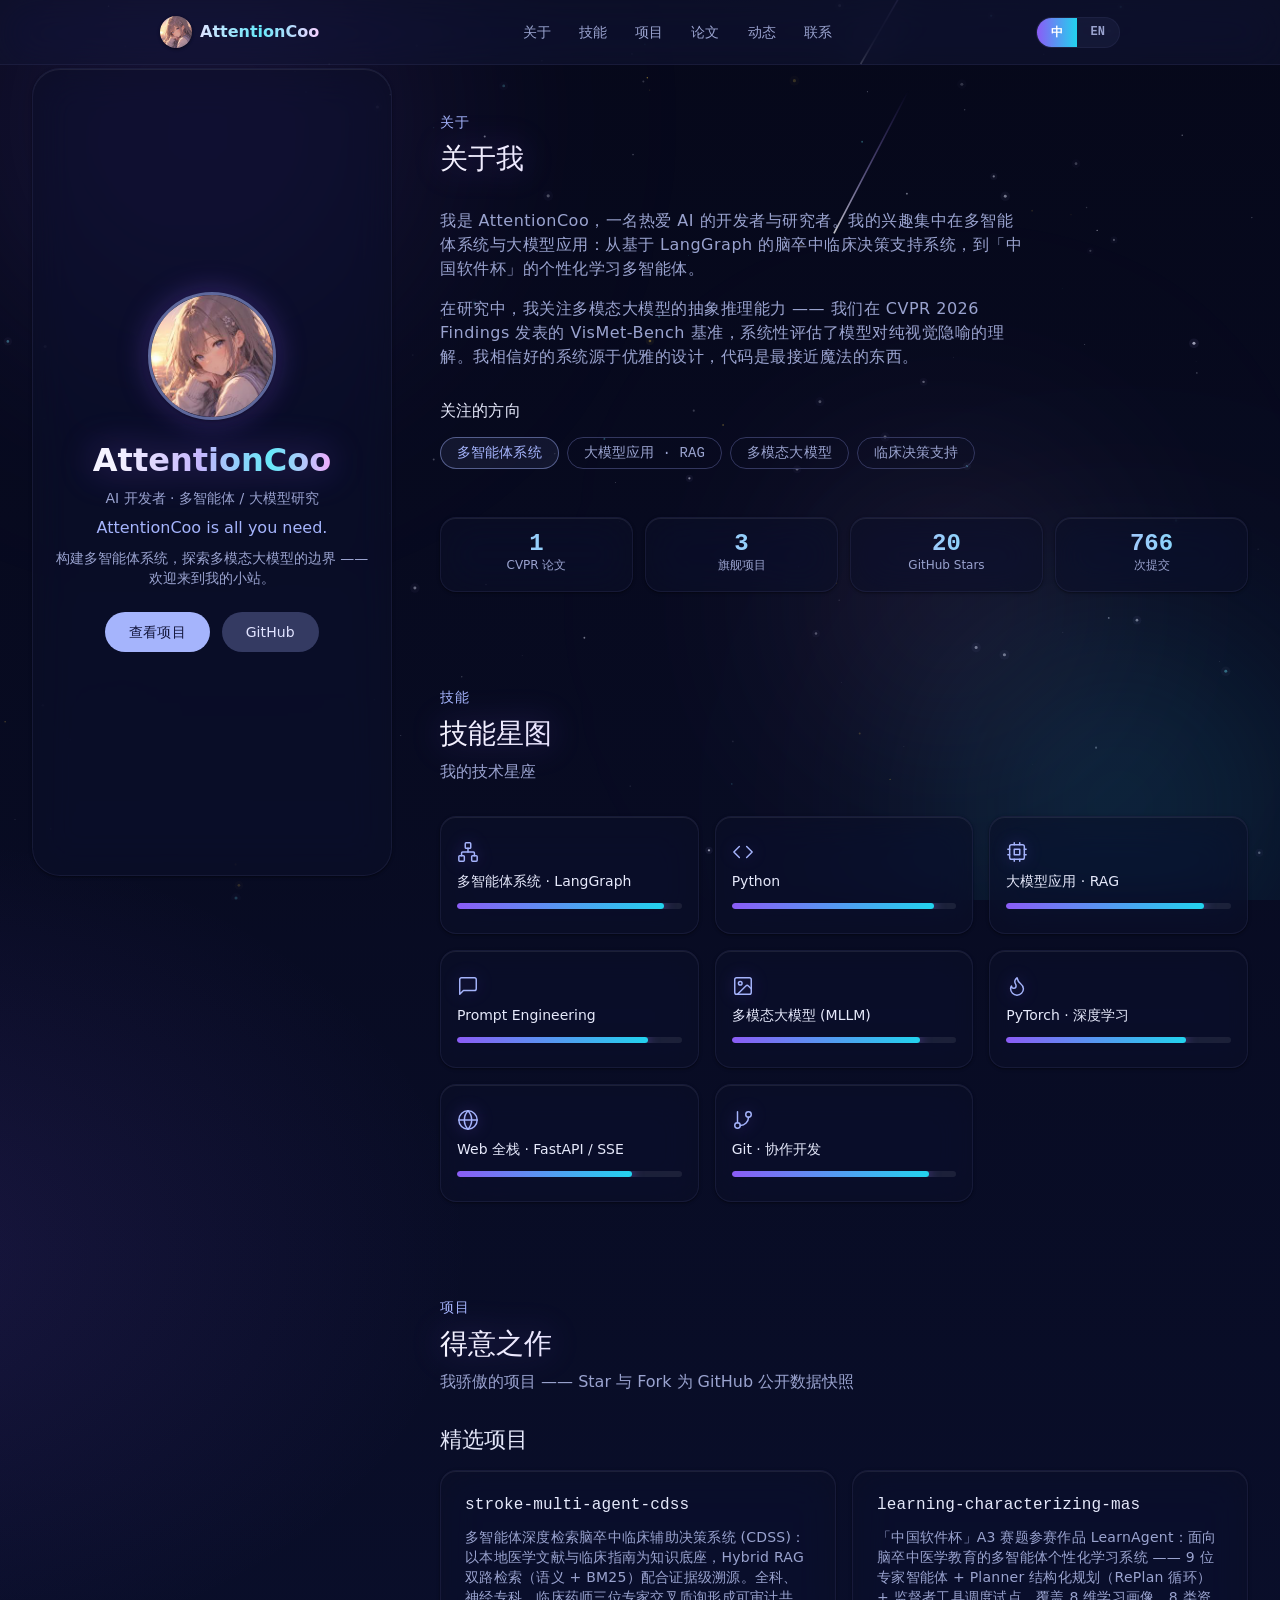
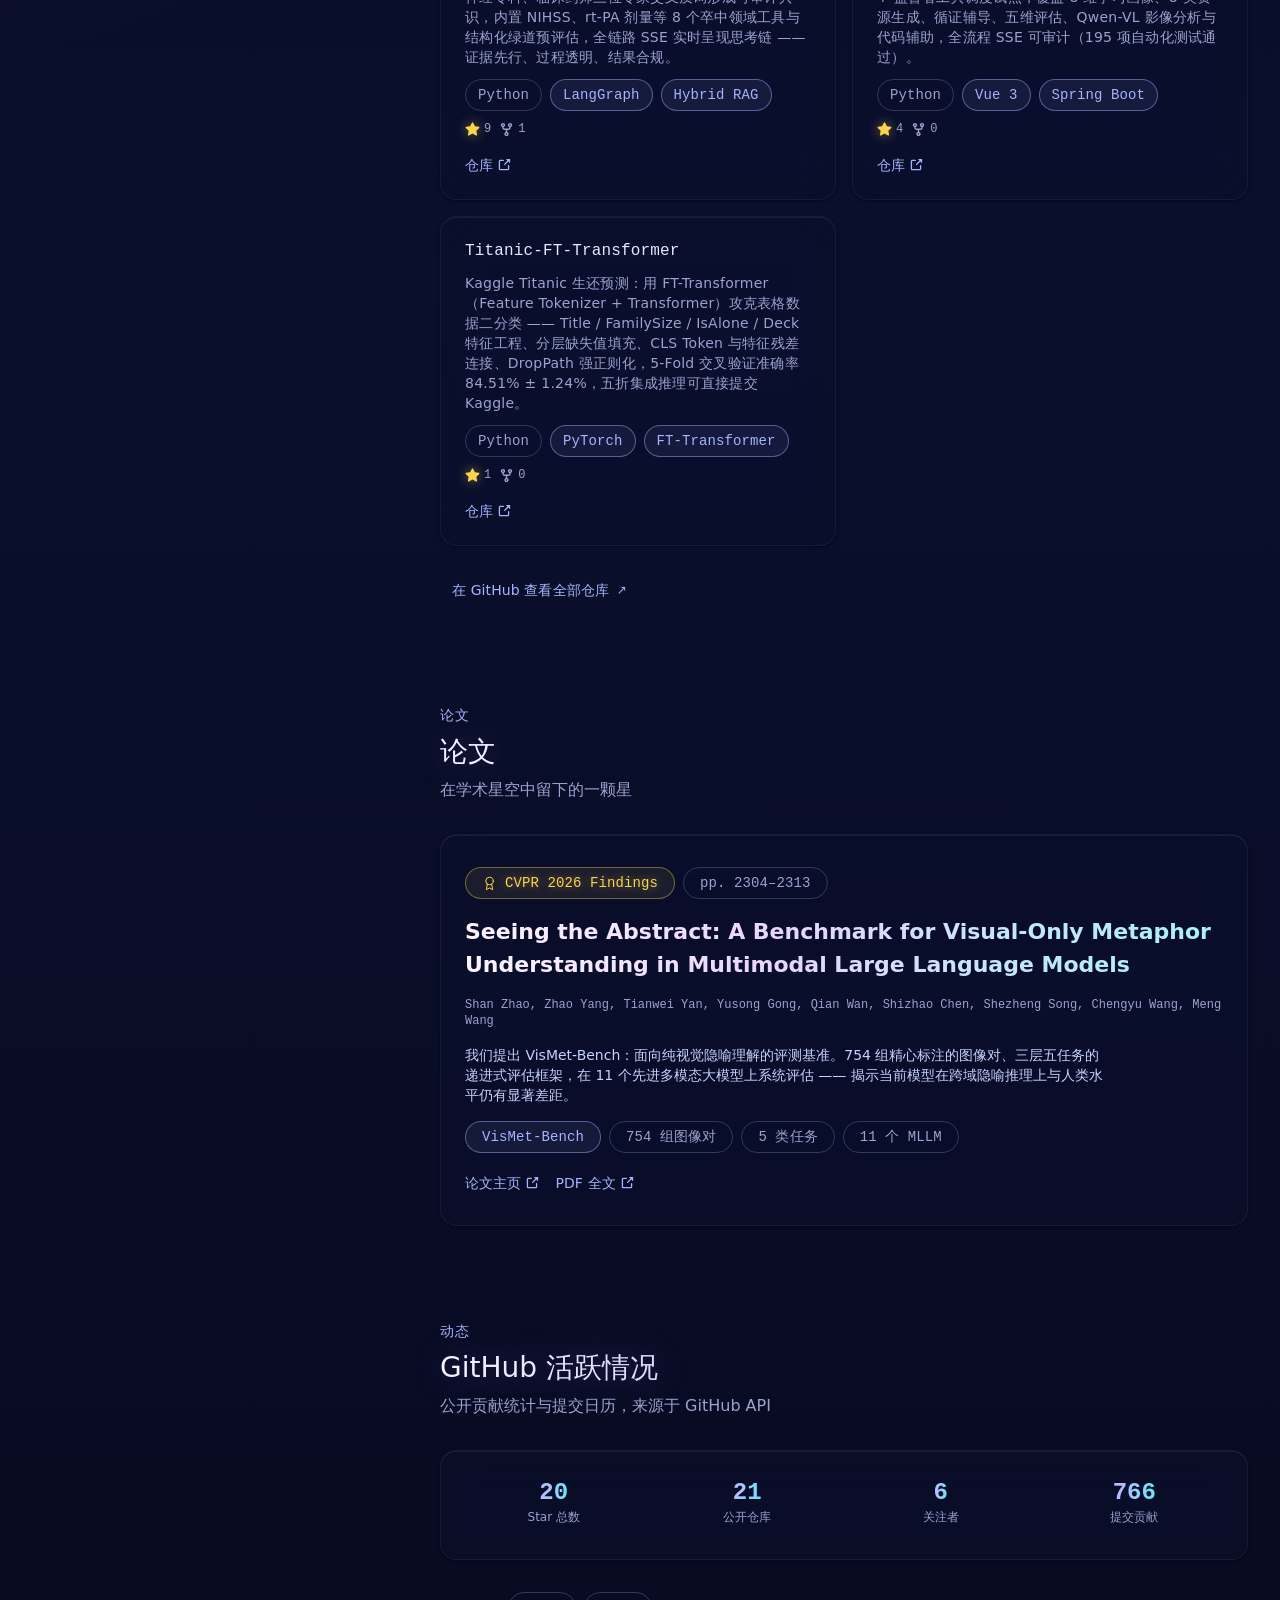
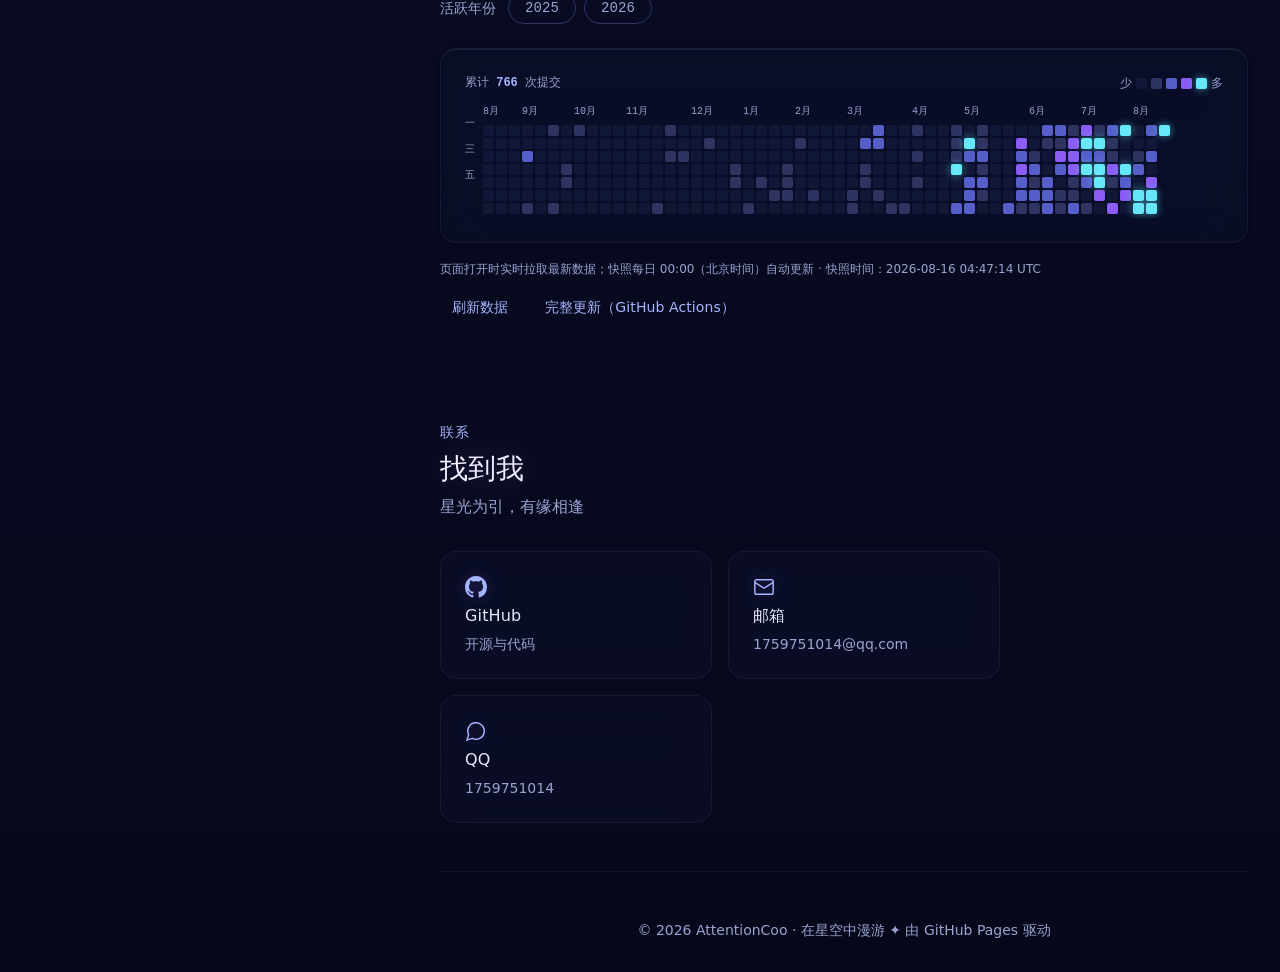
==== commit 3c164712: "docs: re-polish project descriptions from latest READMEs (tri-layer architecture, Planner/RePlan, te" ====
--- a/index.html
+++ b/index.html
@@ -16,7 +16,7 @@
       } catch (err) { /* ignore */ }
     })();
   </script>
-  <link rel="stylesheet" href="css/style.css?v=7" />
+  <link rel="stylesheet" href="css/style.css?v=8" />
 </head>
 <body>
   <!-- 星空画布与极光（固定背景层） -->
@@ -184,7 +184,7 @@
     </div>
   </div>
 
-  <script src="js/activity-data.js?v=7"></script>
-  <script src="js/main.js?v=7"></script>
+  <script src="js/activity-data.js?v=8"></script>
+  <script src="js/main.js?v=8"></script>
 </body>
 </html>
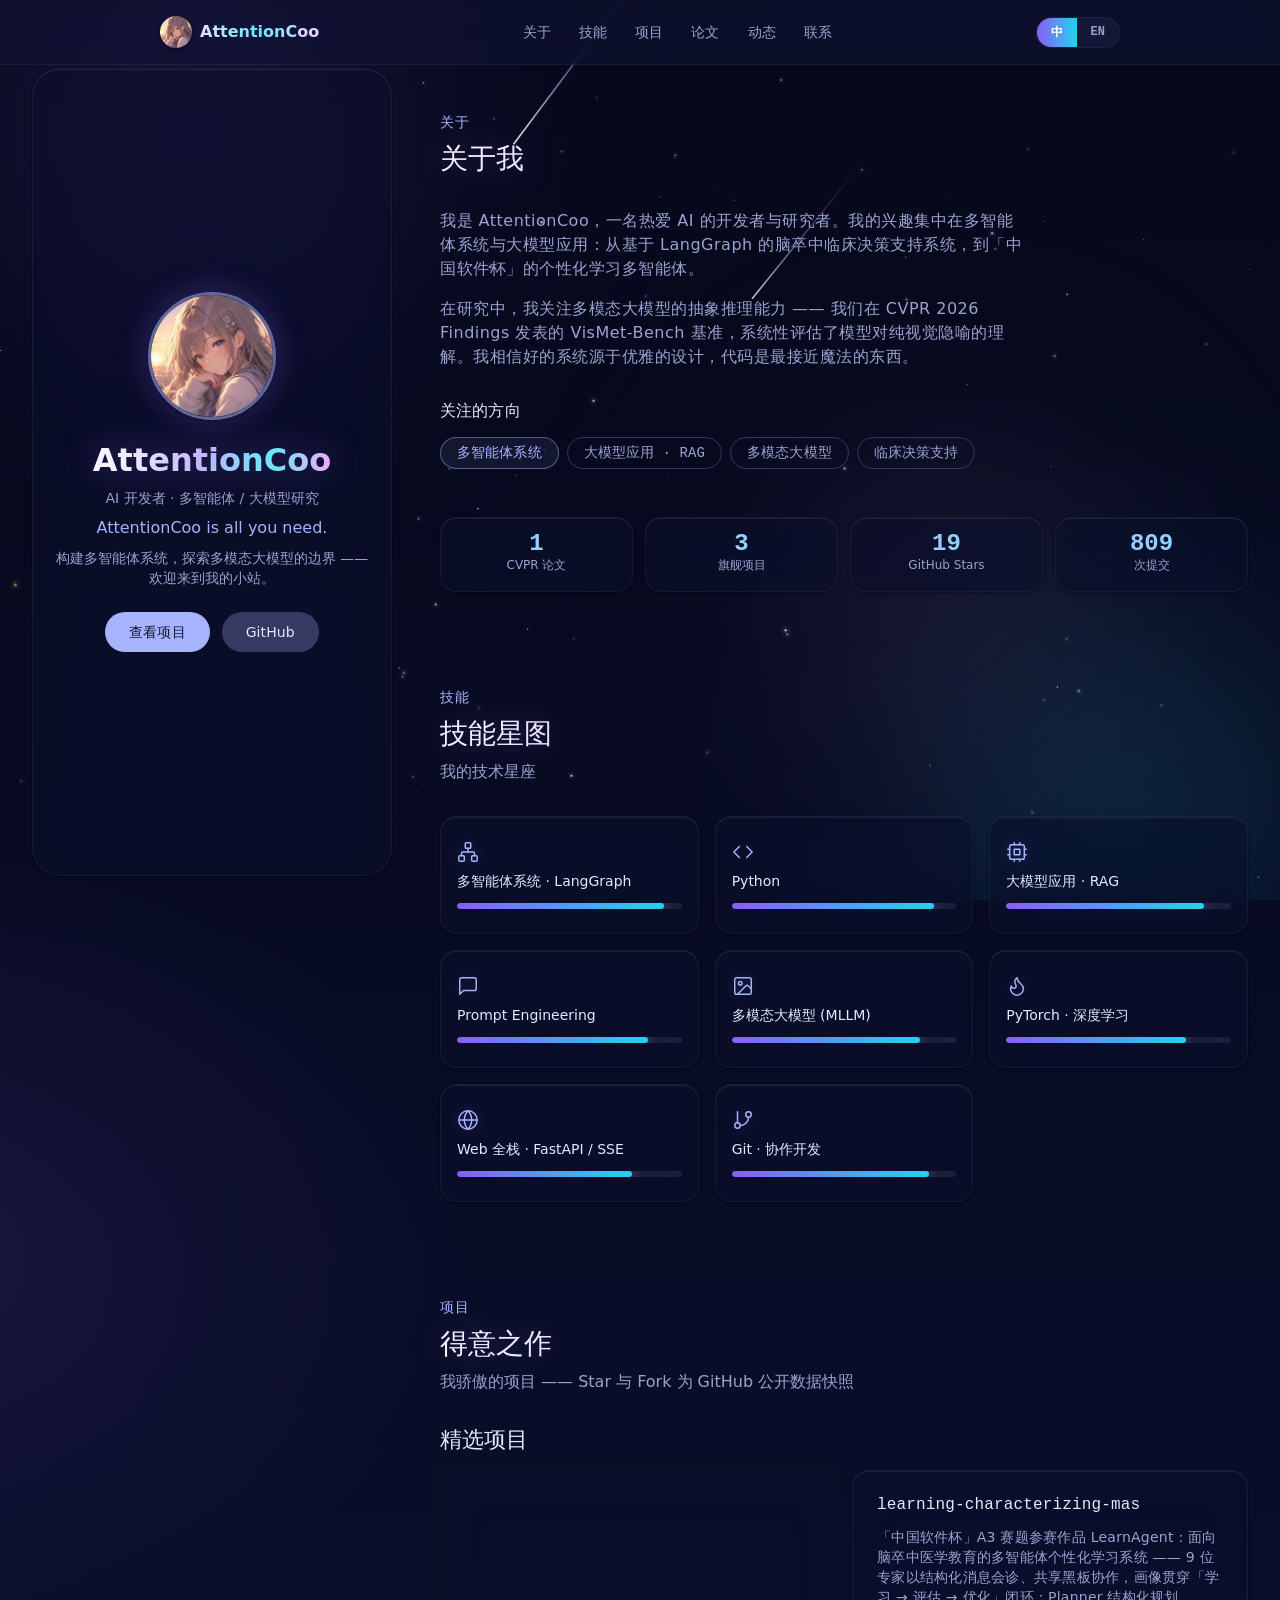
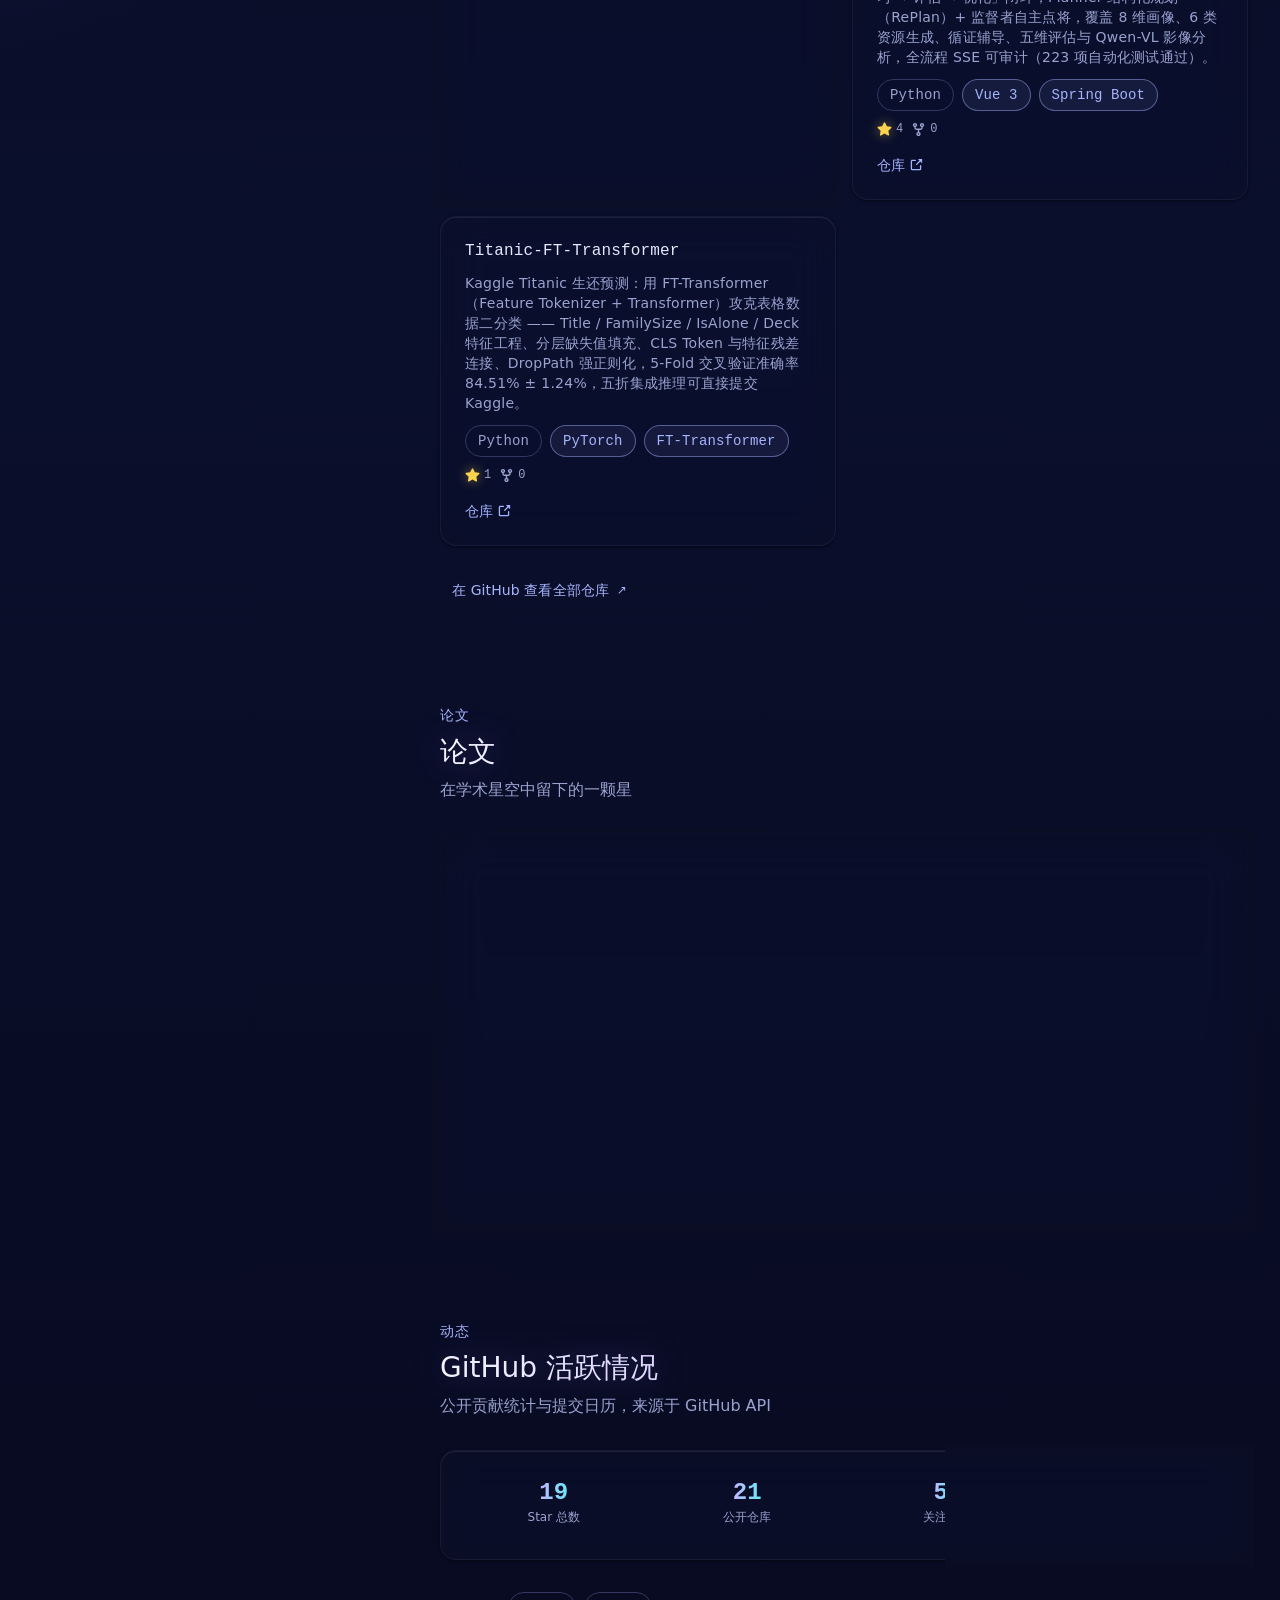
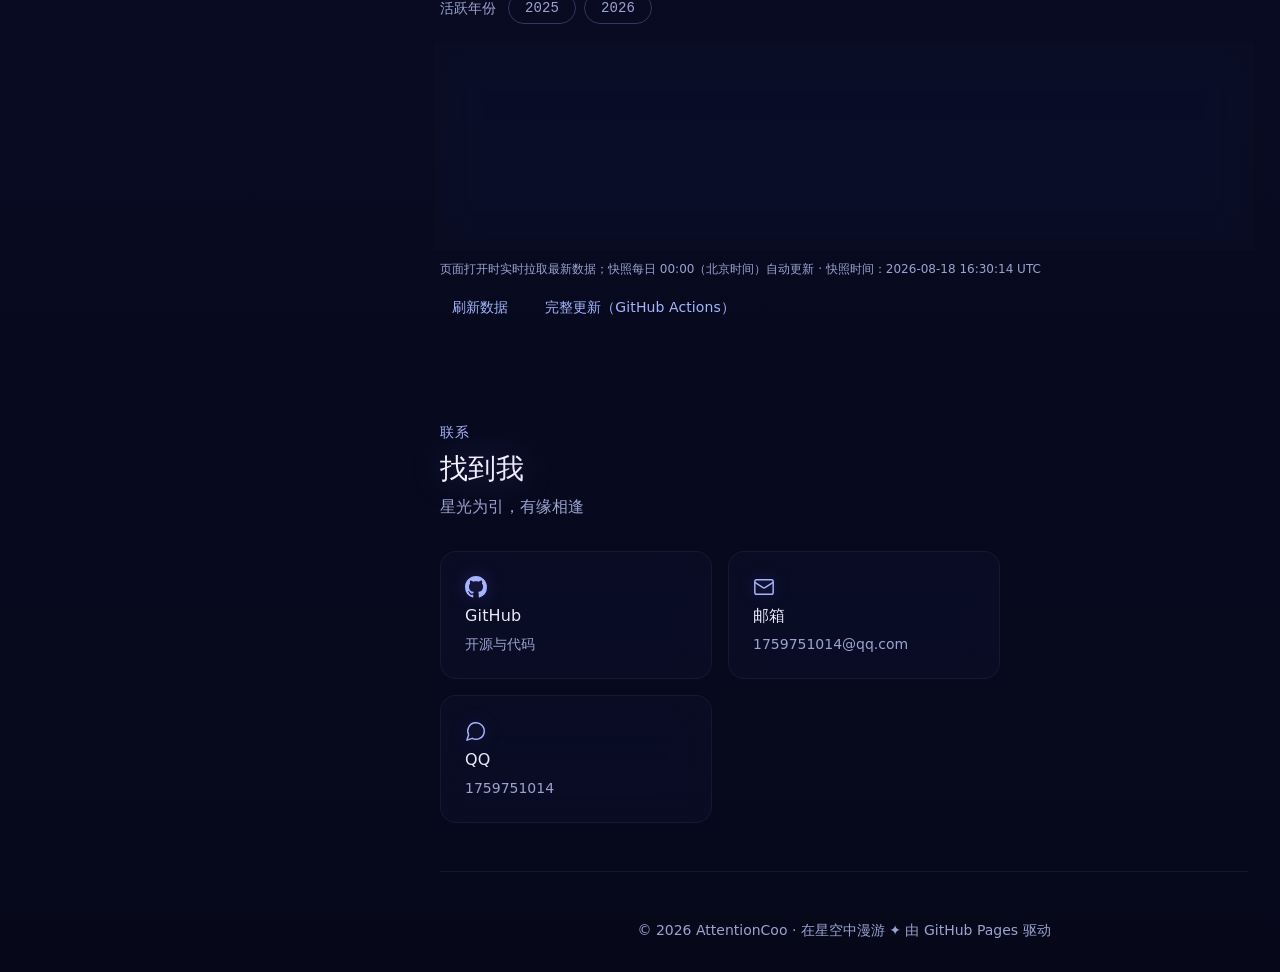
==== commit cce597a5: "docs: sync project descriptions with latest READMEs (16 tools, blackboard consult, closed loop, 223 " ====
--- a/index.html
+++ b/index.html
@@ -16,7 +16,7 @@
       } catch (err) { /* ignore */ }
     })();
   </script>
-  <link rel="stylesheet" href="css/style.css?v=8" />
+  <link rel="stylesheet" href="css/style.css?v=9" />
 </head>
 <body>
   <!-- 星空画布与极光（固定背景层） -->
@@ -184,7 +184,7 @@
     </div>
   </div>
 
-  <script src="js/activity-data.js?v=8"></script>
-  <script src="js/main.js?v=8"></script>
+  <script src="js/activity-data.js?v=9"></script>
+  <script src="js/main.js?v=9"></script>
 </body>
 </html>
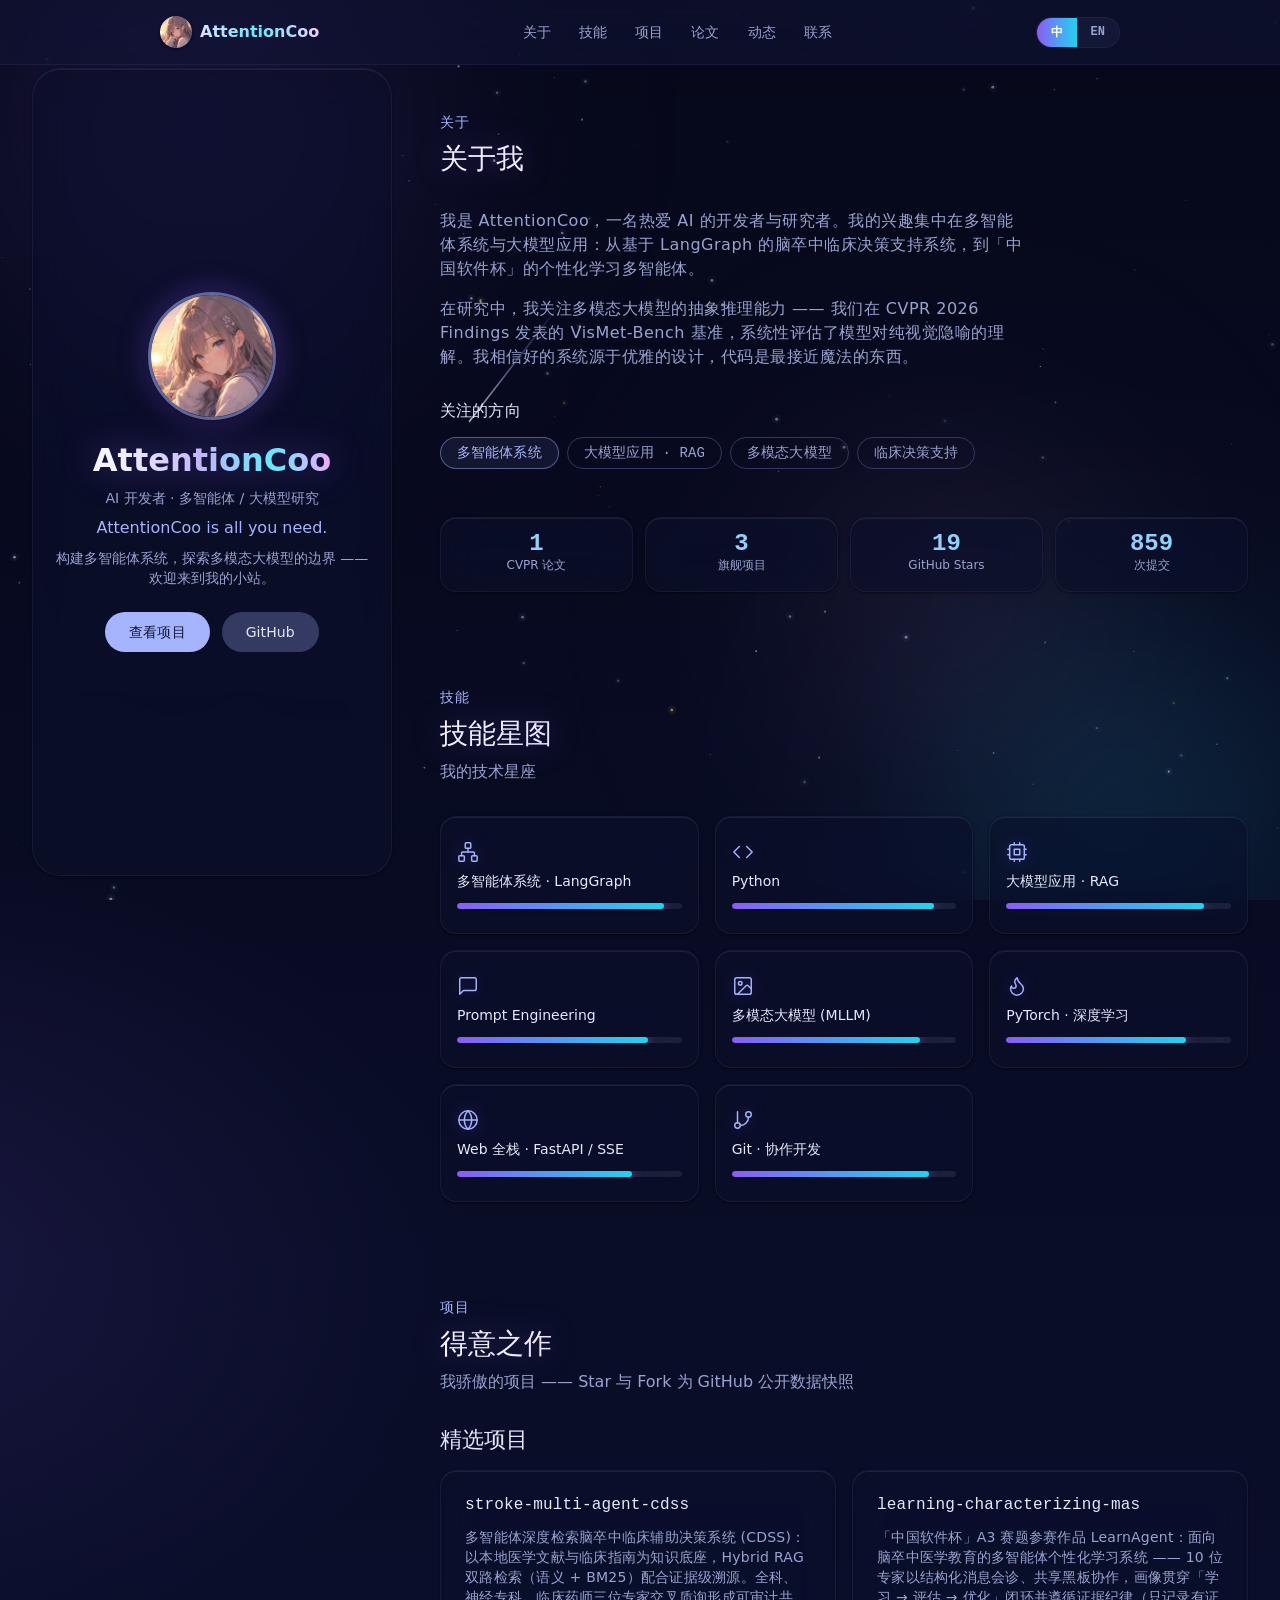
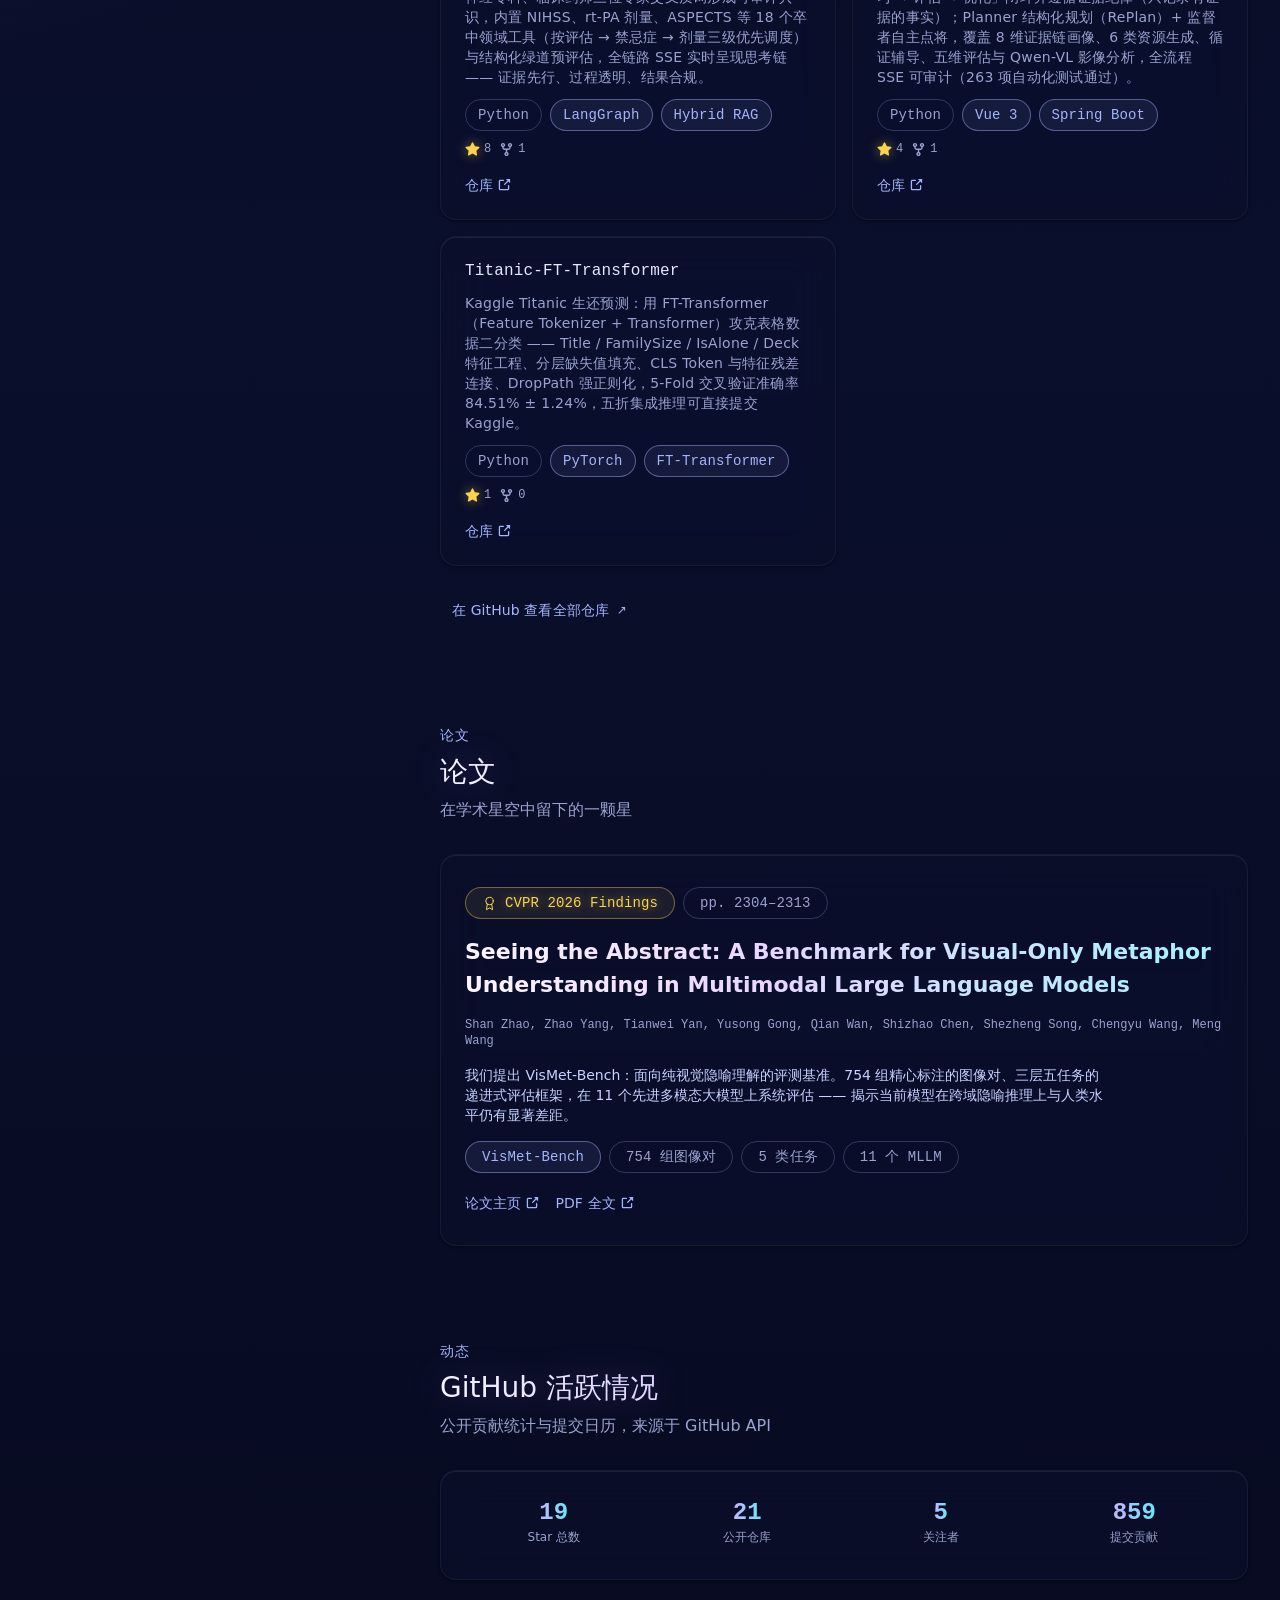
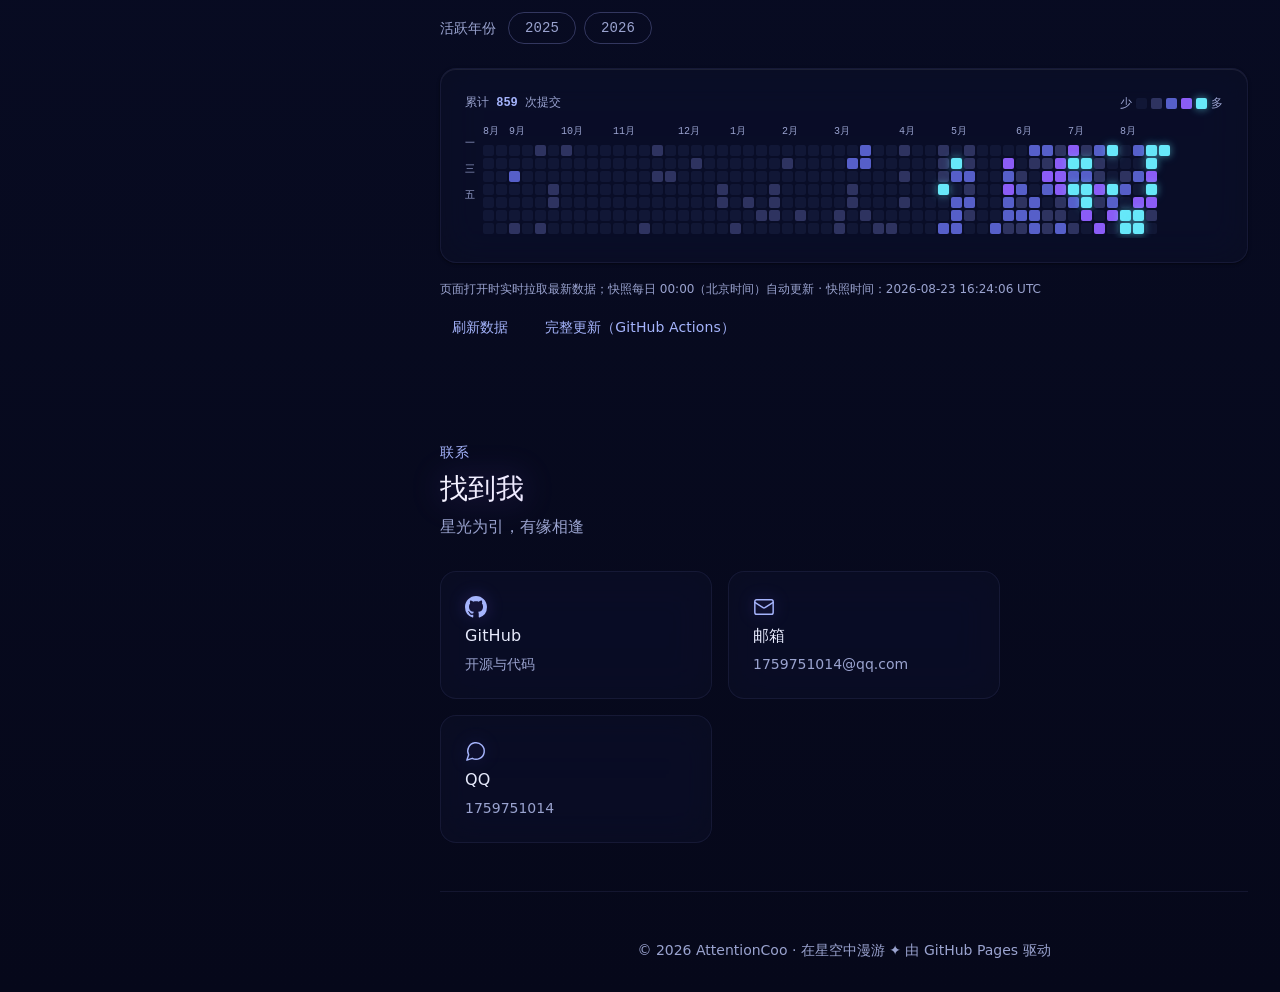
==== commit bc93d3dc: "docs: sync descriptions with READMEs (18 stroke tools, 10 experts, evidence discipline, 263 tests)" ====
--- a/index.html
+++ b/index.html
@@ -16,7 +16,7 @@
       } catch (err) { /* ignore */ }
     })();
   </script>
-  <link rel="stylesheet" href="css/style.css?v=9" />
+  <link rel="stylesheet" href="css/style.css?v=10" />
 </head>
 <body>
   <!-- 星空画布与极光（固定背景层） -->
@@ -184,7 +184,7 @@
     </div>
   </div>
 
-  <script src="js/activity-data.js?v=9"></script>
-  <script src="js/main.js?v=9"></script>
+  <script src="js/activity-data.js?v=10"></script>
+  <script src="js/main.js?v=10"></script>
 </body>
 </html>
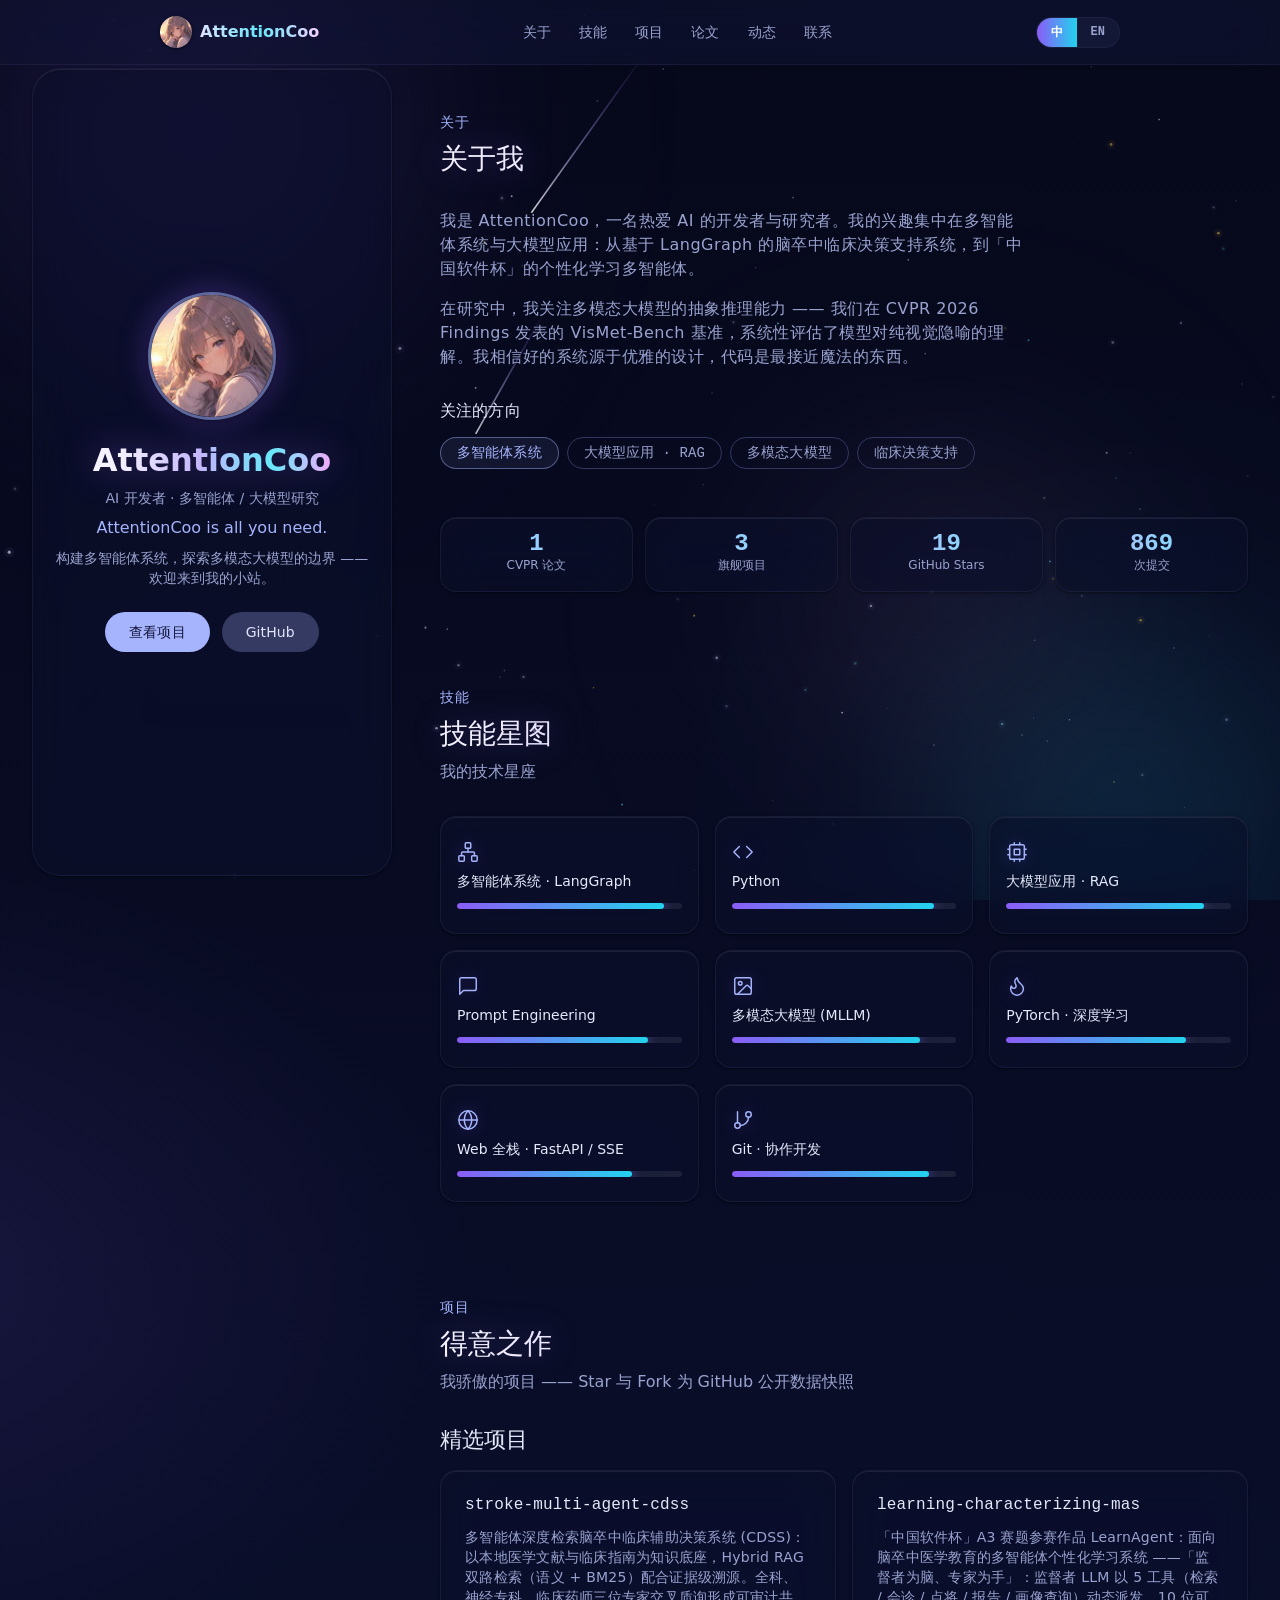
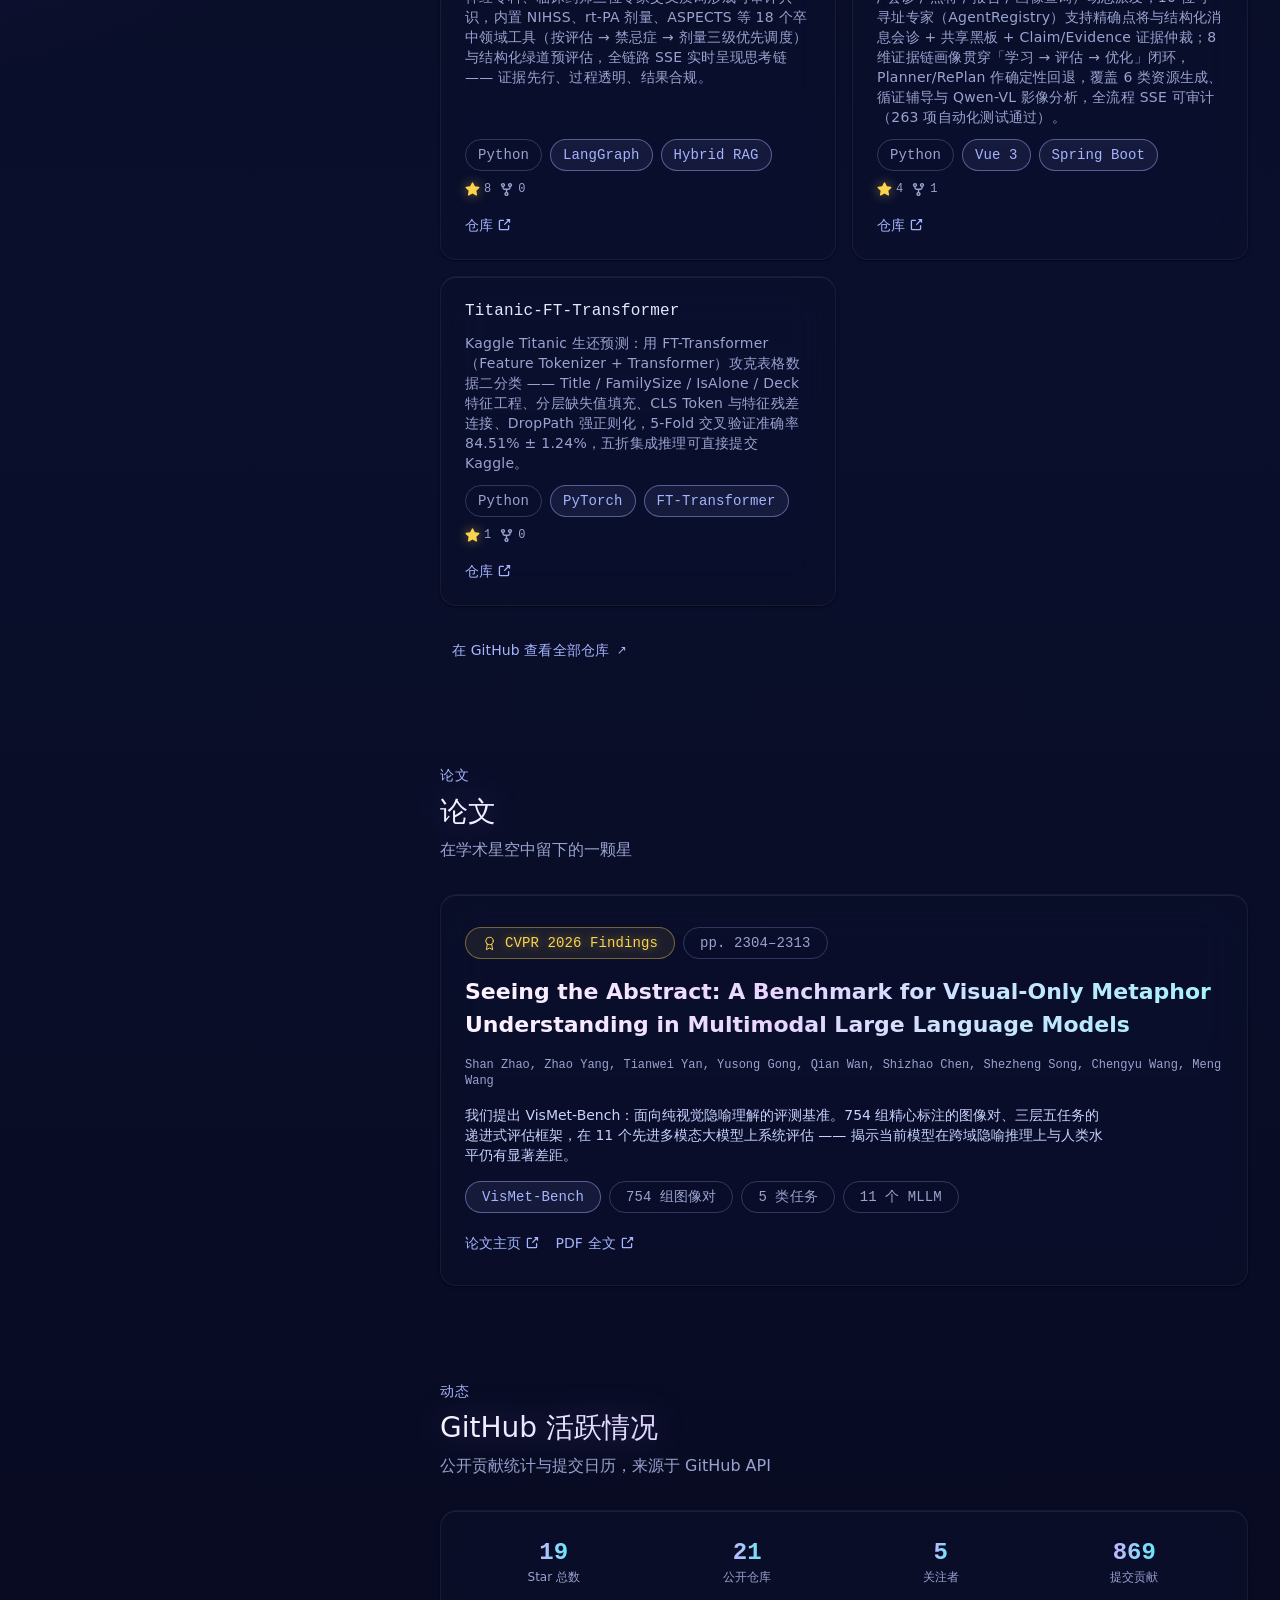
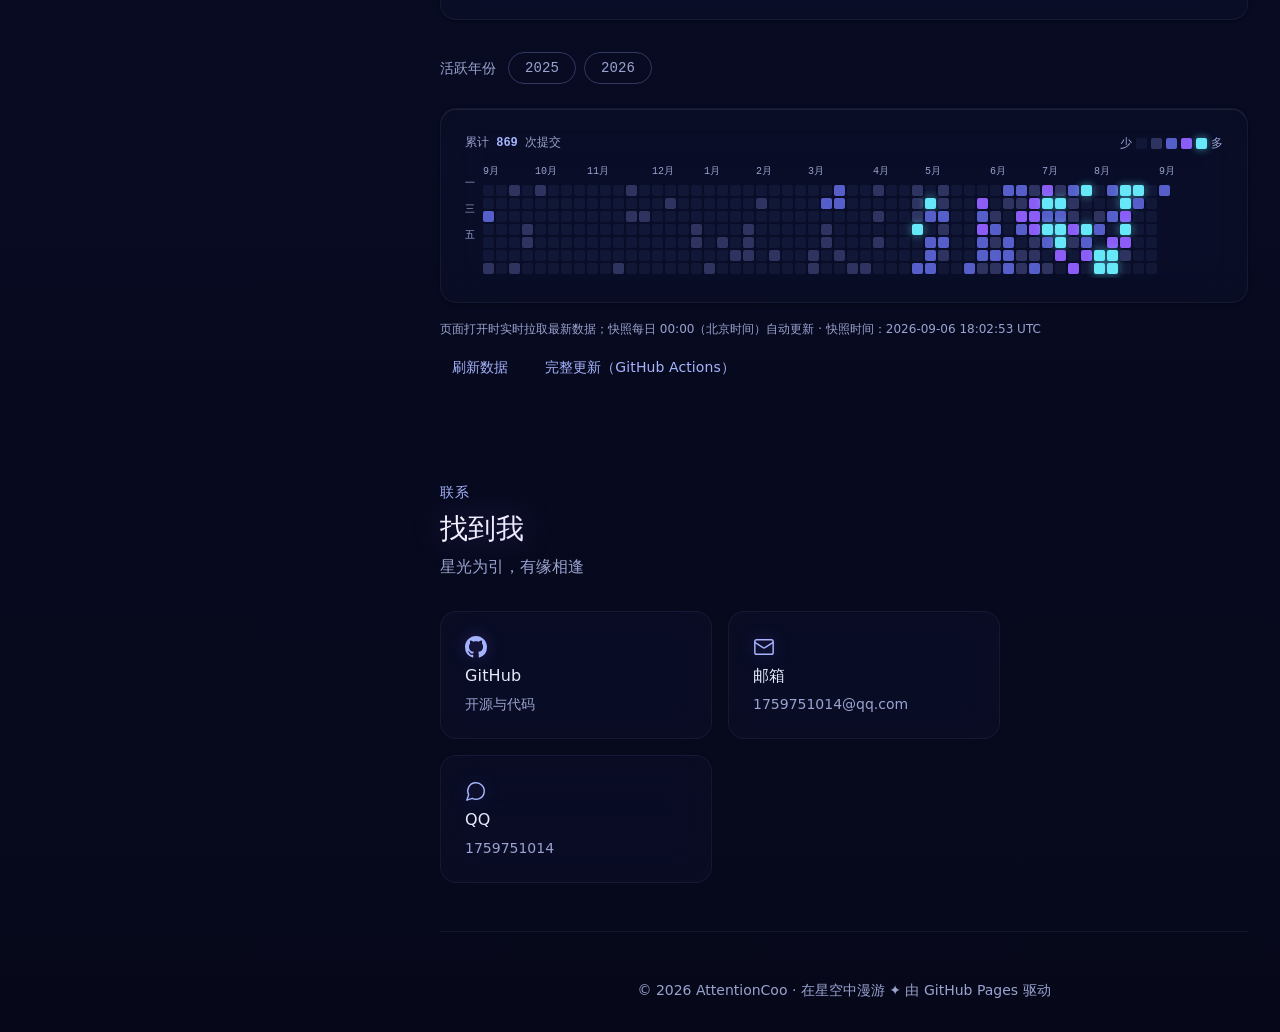
==== commit 61b716bf: "docs: LearnAgent description - supervisor as main router with 5 tools, planner as fallback" ====
--- a/index.html
+++ b/index.html
@@ -16,7 +16,7 @@
       } catch (err) { /* ignore */ }
     })();
   </script>
-  <link rel="stylesheet" href="css/style.css?v=10" />
+  <link rel="stylesheet" href="css/style.css?v=11" />
 </head>
 <body>
   <!-- 星空画布与极光（固定背景层） -->
@@ -184,7 +184,7 @@
     </div>
   </div>
 
-  <script src="js/activity-data.js?v=10"></script>
-  <script src="js/main.js?v=10"></script>
+  <script src="js/activity-data.js?v=11"></script>
+  <script src="js/main.js?v=11"></script>
 </body>
 </html>
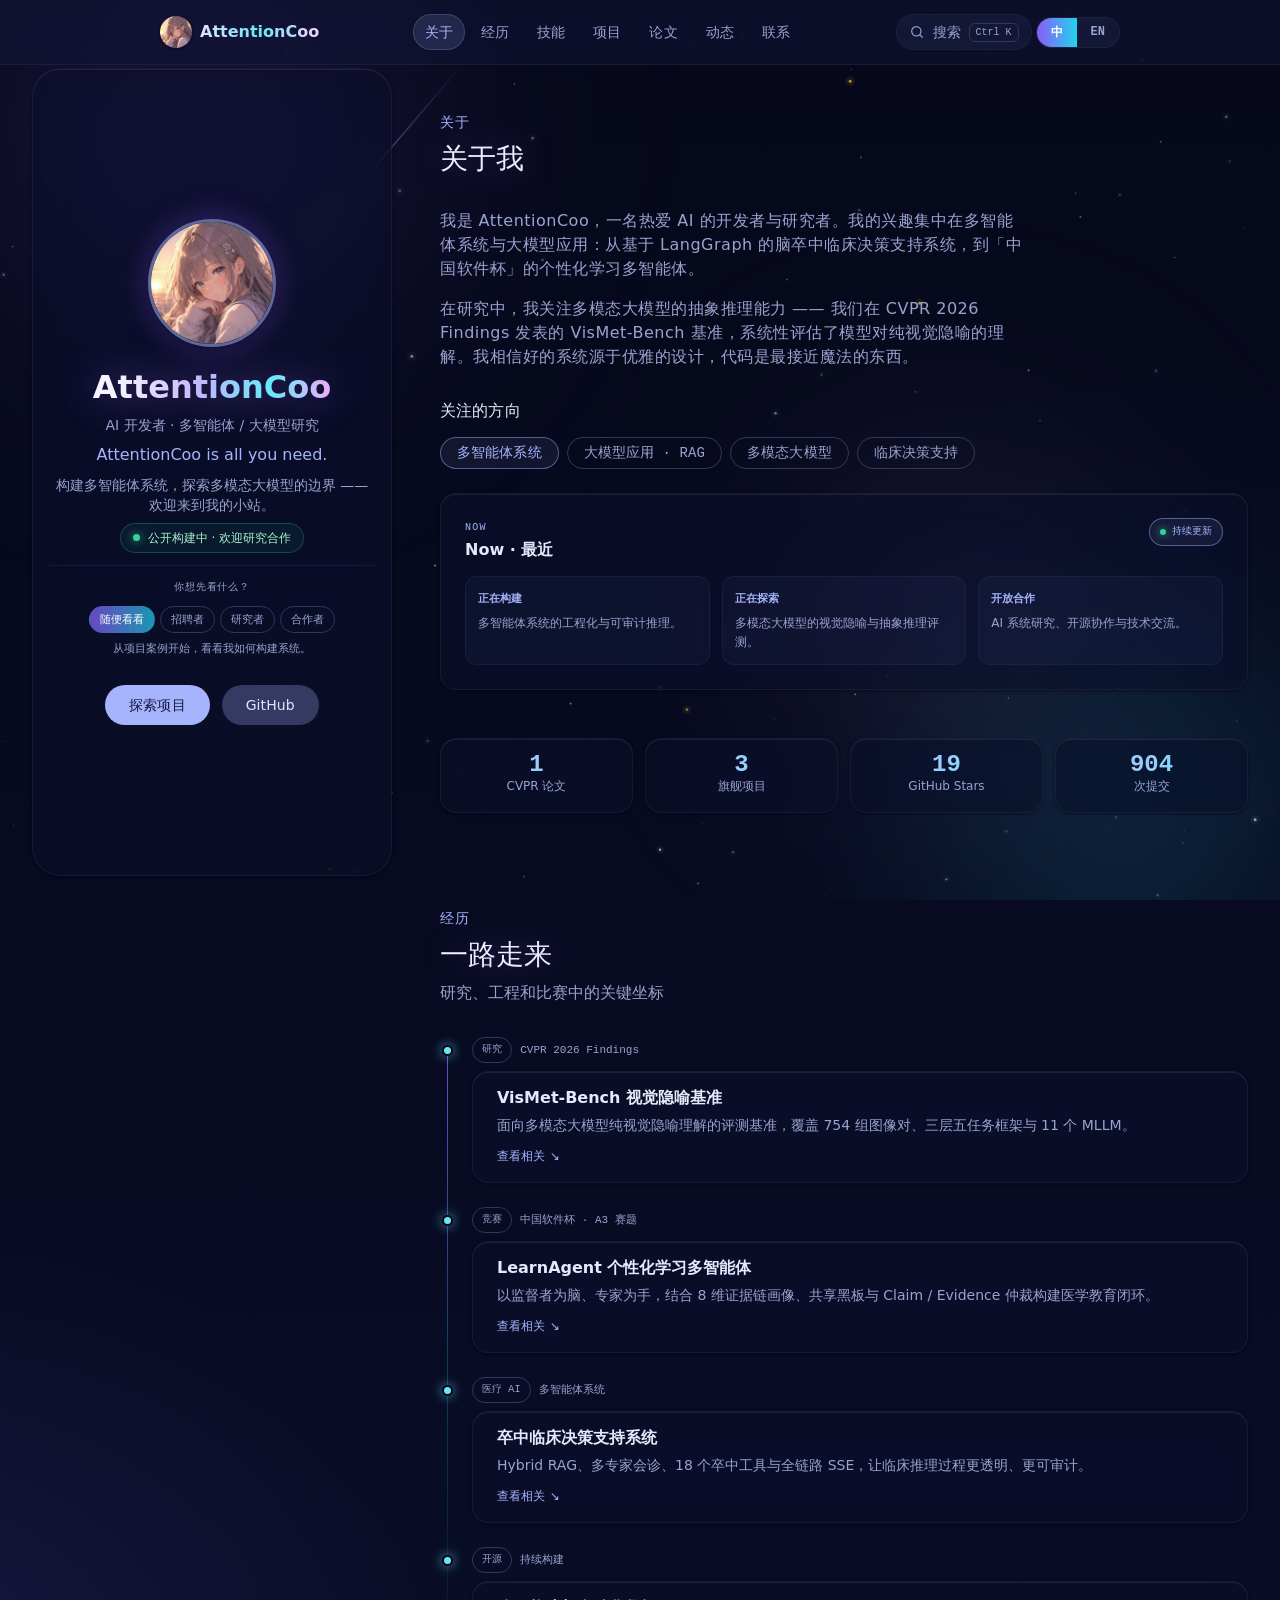
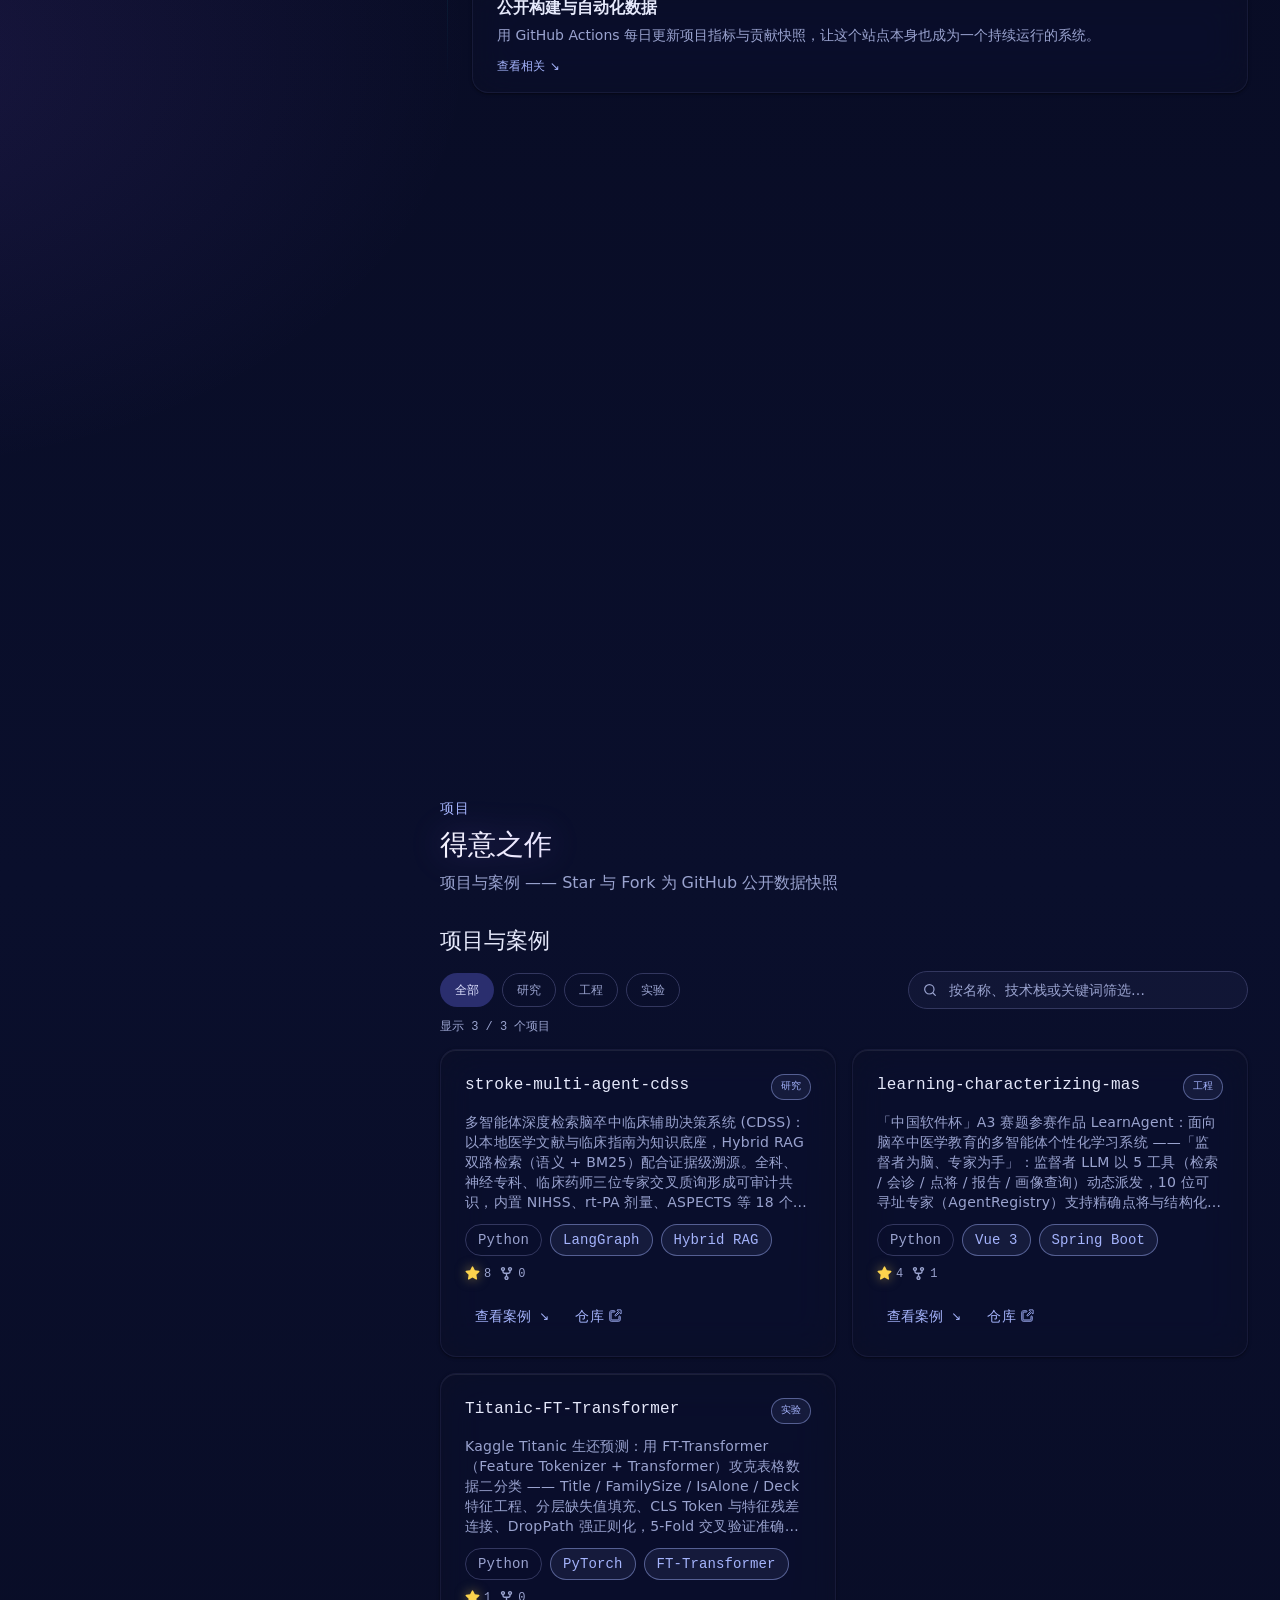
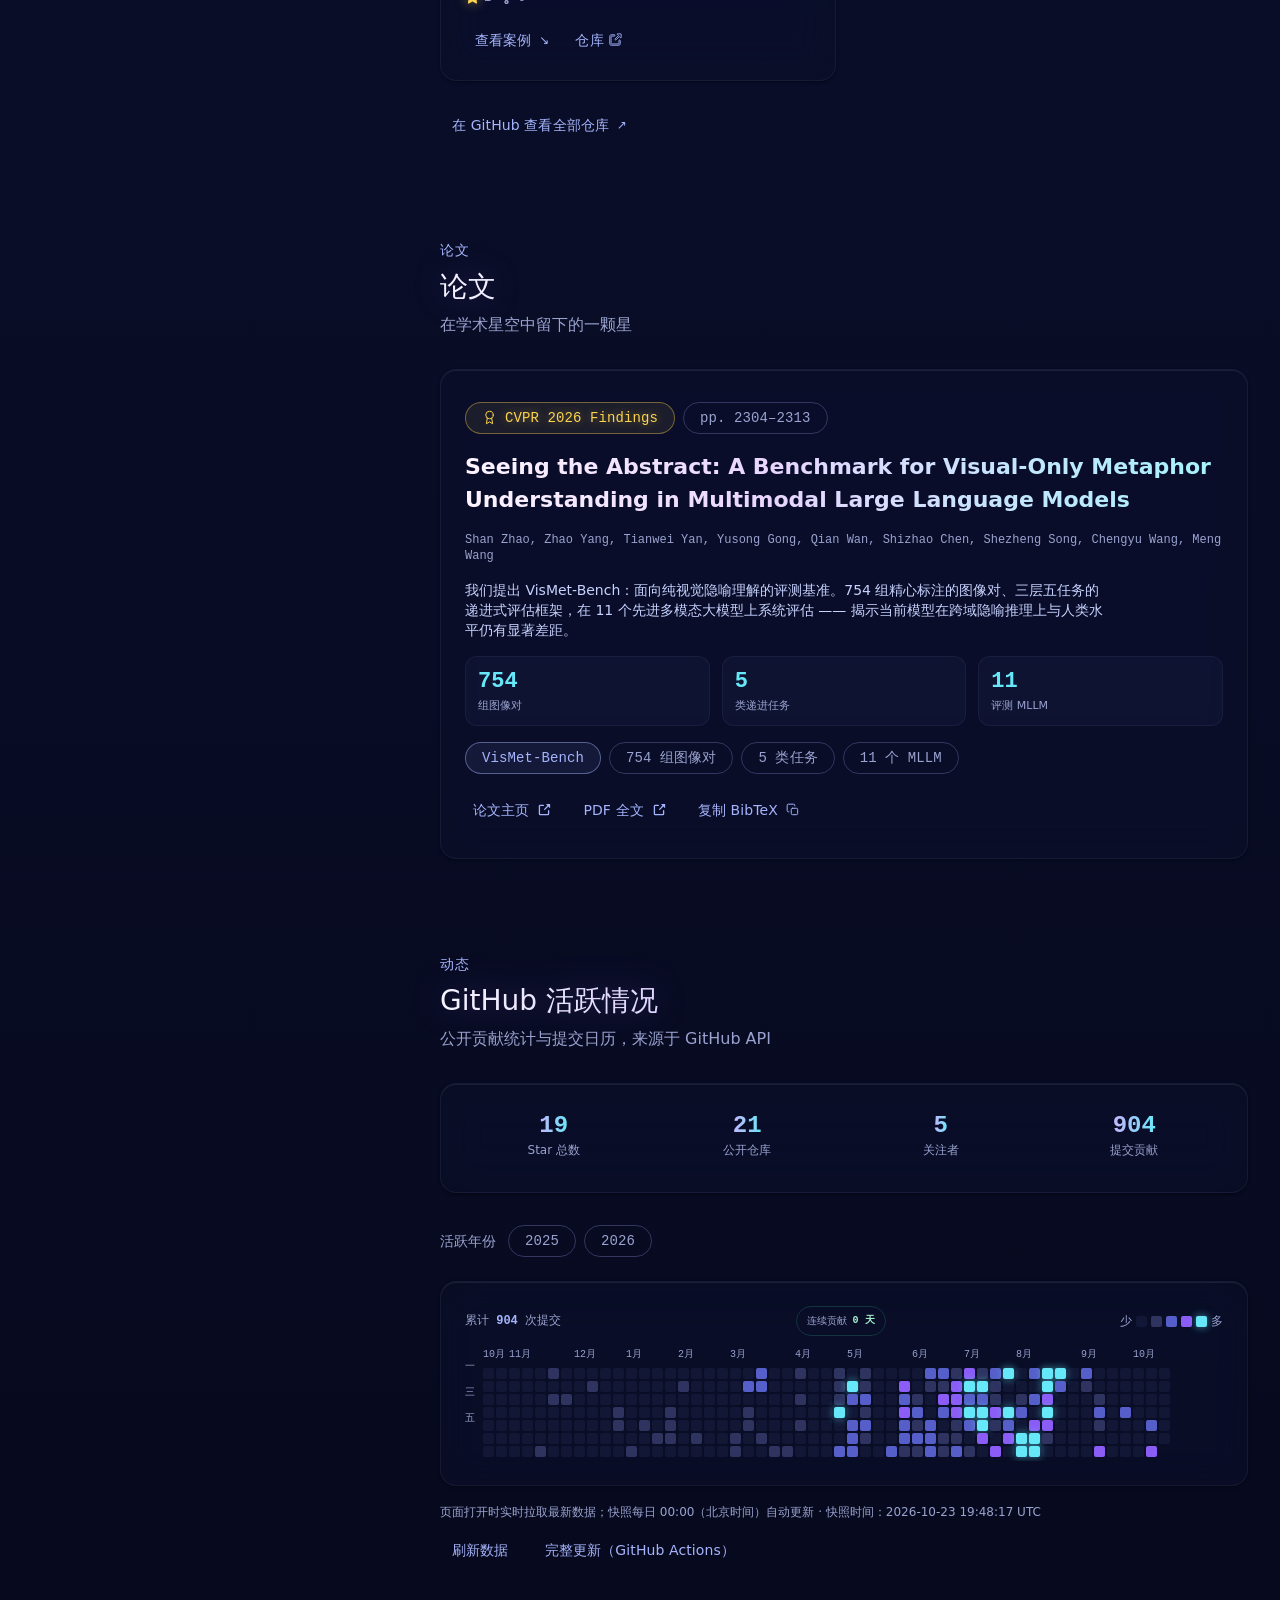
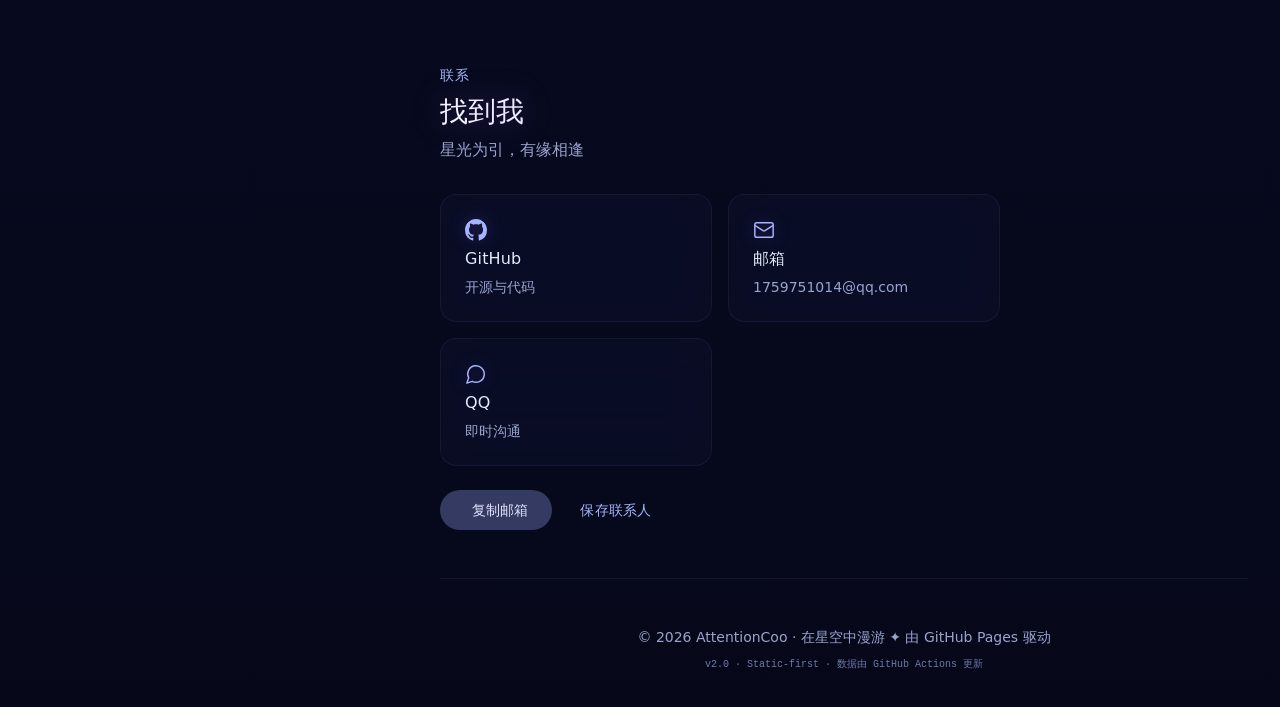
==== commit 5ccf4952: "feat: add interactive portfolio experience - add project case-study dialogs with deep links and filt" ====
--- a/index.html
+++ b/index.html
@@ -4,8 +4,24 @@
   <meta charset="UTF-8" />
   <meta name="viewport" content="width=device-width, initial-scale=1.0" />
   <meta name="description" content="AttentionCoo 的个人主页 —— AI 开发者与研究者：多智能体系统、大模型应用与多模态研究（CVPR 2026 Findings）。" />
+  <meta name="author" content="AttentionCoo" />
   <meta name="theme-color" content="#06081a" />
+  <meta property="og:type" content="website" />
+  <meta property="og:site_name" content="AttentionCoo" />
+  <meta property="og:title" content="AttentionCoo · AI Systems & Research" />
+  <meta property="og:description" content="Multi-Agent Systems · LLM Applications · Multimodal Research. CVPR 2026 Findings author." />
+  <meta property="og:url" content="https://attentioncoo.github.io/" />
+  <meta property="og:image" content="https://attentioncoo.github.io/img/og-cover.png" />
+  <meta property="og:image:width" content="1200" />
+  <meta property="og:image:height" content="630" />
+  <meta property="og:locale" content="zh_CN" />
+  <meta property="og:locale:alternate" content="en_US" />
+  <meta name="twitter:card" content="summary_large_image" />
+  <meta name="twitter:title" content="AttentionCoo · AI Systems & Research" />
+  <meta name="twitter:description" content="Multi-Agent Systems · LLM Applications · Multimodal Research." />
+  <meta name="twitter:image" content="https://attentioncoo.github.io/img/og-cover.png" />
   <title>AttentionCoo · 个人主页</title>
+  <link rel="canonical" href="https://attentioncoo.github.io/" />
   <link rel="icon" href="data:image/svg+xml,%3Csvg xmlns='http://www.w3.org/2000/svg' viewBox='0 0 100 100'%3E%3Cdefs%3E%3ClinearGradient id='g' x1='0' y1='0' x2='1' y2='1'%3E%3Cstop offset='0' stop-color='%238b5cf6'/%3E%3Cstop offset='1' stop-color='%2322d3ee'/%3E%3C/linearGradient%3E%3C/defs%3E%3Crect width='100' height='100' rx='24' fill='url(%23g)'/%3E%3Cpath d='M50 16l9 27 28 1-22 17 8 27-23-17-23 17 8-27-22-17 28-1z' fill='%23fff'/%3E%3C/svg%3E" />
   <script>
     // 首帧前应用已保存的语言，避免闪烁
@@ -16,9 +32,34 @@
       } catch (err) { /* ignore */ }
     })();
   </script>
-  <link rel="stylesheet" href="css/style.css?v=11" />
+  <script type="application/ld+json">
+    {
+      "@context": "https://schema.org",
+      "@type": "Person",
+      "name": "AttentionCoo",
+      "url": "https://attentioncoo.github.io/",
+      "image": "https://attentioncoo.github.io/img/avatar.jpg",
+      "email": "mailto:1759751014@qq.com",
+      "sameAs": ["https://github.com/AttentionCoo"],
+      "knowsAbout": ["Multi-Agent Systems", "Large Language Models", "Multimodal LLMs", "Clinical Decision Support"]
+    }
+  </script>
+  <script type="application/ld+json">
+    {
+      "@context": "https://schema.org",
+      "@type": "ScholarlyArticle",
+      "name": "Seeing the Abstract: A Benchmark for Visual-Only Metaphor Understanding in Multimodal Large Language Models",
+      "author": ["Shan Zhao", "Zhao Yang", "Tianwei Yan", "Yusong Gong", "Qian Wan", "Shizhao Chen", "Shezheng Song", "Chengyu Wang", "Meng Wang"],
+      "datePublished": "2026",
+      "isPartOf": {"@type": "PublicationVolume", "name": "CVPR 2026 Findings"},
+      "url": "https://www.openaccess.thecvf.com/content/CVPR2026F/html/Zhao_Seeing_the_Abstract_A_Benchmark_for_Visual-Only_Metaphor_Understanding_in_CVPRF_2026_paper.html"
+    }
+  </script>
+  <link rel="stylesheet" href="css/style.css?v=12" />
 </head>
 <body>
+  <a class="skip-link" href="#main-content" data-i18n="a11y.skip">跳到主要内容</a>
+
   <!-- 星空画布与极光（固定背景层） -->
   <canvas id="stars" aria-hidden="true"></canvas>
   <div class="aurora" aria-hidden="true">
@@ -30,12 +71,13 @@
   <!-- 顶部应用栏 -->
   <header class="appbar">
     <div class="container appbar__inner">
-      <a class="appbar__brand" href="#top">
+      <a class="appbar__brand" href="#top" aria-label="AttentionCoo · Home">
         <img class="appbar__avatar" src="img/avatar.jpg" alt="" width="32" height="32" />
         <span class="appbar__name">AttentionCoo</span>
       </a>
       <nav class="appbar__nav" aria-label="Primary">
         <a class="appbar__link" href="#about" data-i18n="nav.about">关于</a>
+        <a class="appbar__link" href="#journey" data-i18n="nav.journey">经历</a>
         <a class="appbar__link" href="#skills" data-i18n="nav.skills">技能</a>
         <a class="appbar__link" href="#projects" data-i18n="nav.projects">项目</a>
         <a class="appbar__link" href="#publications" data-i18n="nav.publications">论文</a>
@@ -43,6 +85,11 @@
         <a class="appbar__link" href="#contact" data-i18n="nav.contact">联系</a>
       </nav>
       <div class="appbar__actions">
+        <button class="appbar__search" id="open-search" type="button" aria-haspopup="dialog" aria-keyshortcuts="Control+K Meta+K">
+          <svg viewBox="0 0 24 24" fill="none" stroke="currentColor" stroke-width="1.8" stroke-linecap="round" aria-hidden="true"><circle cx="11" cy="11" r="7"/><path d="m20 20-3.5-3.5"/></svg>
+          <span class="appbar__search-label" data-i18n="search.open">搜索</span>
+          <kbd id="search-shortcut" class="appbar__search-kbd">⌘K</kbd>
+        </button>
         <div class="lang-toggle" role="group" aria-label="Language / 语言">
           <button class="lang-btn" type="button" data-lang="zh">中</button>
           <button class="lang-btn" type="button" data-lang="en">EN</button>
@@ -61,9 +108,25 @@
           <p class="hero__role" data-i18n="hero.role">AI 开发者 · 多智能体 / 大模型研究</p>
           <p class="hero__tagline" data-i18n="hero.tagline">AttentionCoo is all you need.</p>
           <p class="hero__bio" data-i18n="hero.bio">构建多智能体系统，探索多模态大模型的边界 —— 欢迎来到我的小站。</p>
+          <p class="hero__status">
+            <span class="hero__status-dot" aria-hidden="true"></span>
+            <span data-i18n="hero.status">公开构建中 · 欢迎研究合作</span>
+          </p>
+
+          <div class="hero__intents" id="hero-intents" role="group" aria-label="Explore mode">
+            <p class="hero__intent-label" data-i18n="hero.intentLabel">你想先看什么？</p>
+            <div class="hero__intent-options">
+              <button class="intent-btn" type="button" data-intent="explorer" data-i18n="intent.explorer" aria-pressed="false">随便看看</button>
+              <button class="intent-btn" type="button" data-intent="recruiter" data-i18n="intent.recruiter" aria-pressed="false">招聘者</button>
+              <button class="intent-btn" type="button" data-intent="researcher" data-i18n="intent.researcher" aria-pressed="false">研究者</button>
+              <button class="intent-btn" type="button" data-intent="collaborator" data-i18n="intent.collaborator" aria-pressed="false">合作者</button>
+            </div>
+            <p class="hero__intent-hint" id="intent-hint" aria-live="polite">从项目案例开始，看看我如何构建系统。</p>
+          </div>
+
           <div class="hero__actions">
-            <a class="m3-button m3-button--filled" href="#projects">
-              <span class="m3-button__label" data-i18n="hero.ctaProjects">查看项目</span>
+            <a class="m3-button m3-button--filled" id="hero-primary-cta" href="#projects">
+              <span class="m3-button__label" id="hero-primary-label">探索项目</span>
             </a>
             <a class="m3-button m3-button--tonal" href="https://github.com/AttentionCoo" target="_blank" rel="noopener noreferrer">
               <span class="m3-button__label">GitHub</span>
@@ -74,7 +137,7 @@
     </aside>
 
     <div class="layout__content">
-      <main>
+      <main id="main-content">
         <!-- 关于我 -->
         <section class="m3-section" id="about">
           <div class="m3-section__header">
@@ -91,8 +154,23 @@
               </div>
             </div>
           </div>
+          <div class="about__now" id="about-now" aria-live="polite">
+            <!-- 由 features.js 渲染 -->
+          </div>
           <div class="about__stats" id="about-stats">
             <!-- 由 JS 渲染 -->
+          </div>
+        </section>
+
+        <!-- 经历时间线 -->
+        <section class="m3-section" id="journey">
+          <div class="m3-section__header">
+            <p class="m3-section__eyebrow" data-i18n="journey.eyebrow">经历</p>
+            <h2 class="m3-section__title" data-i18n="journey.title">一路走来</h2>
+            <p class="m3-section__subtitle" data-i18n="journey.subtitle">研究、工程和比赛中的关键坐标</p>
+          </div>
+          <div class="timeline" id="timeline">
+            <!-- 由 features.js 渲染 -->
           </div>
         </section>
 
@@ -113,11 +191,21 @@
           <div class="m3-section__header">
             <p class="m3-section__eyebrow" data-i18n="projects.eyebrow">项目</p>
             <h2 class="m3-section__title" data-i18n="projects.title">得意之作</h2>
-            <p class="m3-section__subtitle" data-i18n="projects.subtitle">两个让我骄傲的项目 —— Star 与 Fork 为 GitHub 公开数据快照</p>
-          </div>
-          <h3 class="projects__subhead" data-i18n="projects.featuredTitle">精选项目</h3>
+            <p class="m3-section__subtitle" data-i18n="projects.subtitle">项目与案例 —— Star 与 Fork 为 GitHub 公开数据快照</p>
+          </div>
+          <h3 class="projects__subhead" data-i18n="projects.featuredTitle">项目与案例</h3>
+          <div class="projects__toolbar">
+            <div class="project-controls" id="project-controls">
+              <!-- 由 features.js 渲染 -->
+            </div>
+          </div>
+          <p class="projects__count" id="project-count" aria-live="polite"></p>
           <div class="projects__grid" id="projects-grid">
             <!-- 由 JS 渲染 -->
+          </div>
+          <div class="projects__empty" id="projects-empty" hidden>
+            <span aria-hidden="true">✦</span>
+            <p data-i18n="projects.empty">没有找到匹配项目，试试其他关键词。</p>
           </div>
           <div class="projects__viewall">
             <a class="m3-button m3-button--text" href="https://github.com/AttentionCoo?tab=repositories" target="_blank" rel="noopener noreferrer">
@@ -172,7 +260,17 @@
             <a class="contact__card spotlight" href="tencent://message/?uin=1759751014&site=qq&menu=yes">
               <span class="contact__icon" aria-hidden="true"><svg viewBox="0 0 24 24" fill="none" stroke="currentColor" stroke-width="1.6" stroke-linecap="round" stroke-linejoin="round"><path d="M7.9 20A9 9 0 1 0 4 16.1L2 22Z"/></svg></span>
               <span class="contact__card-label">QQ</span>
-              <span class="contact__card-desc">1759751014</span>
+              <span class="contact__card-desc" data-i18n="contact.qq.desc">即时沟通</span>
+            </a>
+          </div>
+          <div class="contact__actions">
+            <button class="m3-button m3-button--tonal" id="copy-email-btn" type="button" data-copy-email>
+              <span class="m3-button__icon" aria-hidden="true"><svg viewBox="0 0 24 24" fill="none" stroke="currentColor" stroke-width="1.7" stroke-linecap="round" stroke-linejoin="round"><rect x="9" y="9" width="11" height="11" rx="2"/><path d="M5 15H4a2 2 0 0 1-2-2V4a2 2 0 0 1 2-2h9a2 2 0 0 1 2 2v1"/></svg></span>
+              <span class="m3-button__label" data-i18n="contact.copyEmail">复制邮箱</span>
+            </button>
+            <a class="m3-button m3-button--text" href="AttentionCoo.vcf" download="AttentionCoo.vcf">
+              <span class="m3-button__icon" aria-hidden="true"><svg viewBox="0 0 24 24" fill="none" stroke="currentColor" stroke-width="1.7" stroke-linecap="round" stroke-linejoin="round"><path d="M12 3v12"/><path d="m7 10 5 5 5-5"/><path d="M5 21h14"/></svg></span>
+              <span class="m3-button__label" data-i18n="contact.vcard">保存联系人</span>
             </a>
           </div>
         </section>
@@ -180,11 +278,45 @@
 
       <footer class="m3-footer">
         <p>© <span id="year"></span> AttentionCoo · <span data-i18n="footer.line">在星空中漫游 ✦ 由 GitHub Pages 驱动</span></p>
+        <p class="m3-footer__meta"><span>v2.0</span> · <span data-i18n="footer.note">Static-first · 数据由 GitHub Actions 更新</span></p>
       </footer>
     </div>
   </div>
 
-  <script src="js/activity-data.js?v=11"></script>
-  <script src="js/main.js?v=11"></script>
+  <!-- 全局搜索 / 命令面板 -->
+  <dialog class="site-dialog search-dialog" id="search-dialog" aria-labelledby="search-dialog-title">
+    <div class="search-dialog__shell">
+      <div class="search-dialog__head">
+        <div>
+          <p class="dialog-eyebrow" data-i18n="search.eyebrow">Spotlight</p>
+          <h2 class="dialog-title" id="search-dialog-title" data-i18n="search.title">搜索星站</h2>
+        </div>
+        <button class="icon-button" type="button" data-close-search aria-label="关闭">
+          <svg viewBox="0 0 24 24" fill="none" stroke="currentColor" stroke-width="1.8" stroke-linecap="round" aria-hidden="true"><path d="M6 6l12 12M18 6 6 18"/></svg>
+        </button>
+      </div>
+      <div class="command-input-wrap">
+        <svg viewBox="0 0 24 24" fill="none" stroke="currentColor" stroke-width="1.8" stroke-linecap="round" aria-hidden="true"><circle cx="11" cy="11" r="7"/><path d="m20 20-3.5-3.5"/></svg>
+        <label class="sr-only" for="command-input" data-i18n="search.title">搜索星站</label>
+        <input id="command-input" type="search" autocomplete="off" spellcheck="false" role="combobox" aria-autocomplete="list" aria-expanded="true" aria-controls="command-results" placeholder="搜索项目、论文、经历或联系方式…" />
+      </div>
+      <div class="command-results" id="command-results" role="listbox" aria-label="搜索结果"></div>
+      <div class="command-footer">
+        <span data-i18n="search.hint">↑↓ 选择 · Enter 打开 · Esc 关闭</span>
+        <span class="command-footer__brand">AttentionCoo / ⌘K</span>
+      </div>
+    </div>
+  </dialog>
+
+  <!-- 项目案例弹窗 -->
+  <dialog class="site-dialog project-dialog" id="project-dialog" aria-labelledby="project-detail-title">
+    <div id="project-detail"></div>
+  </dialog>
+
+  <div class="site-toast" id="site-toast" role="status" aria-live="polite" aria-atomic="true"></div>
+
+  <script src="js/activity-data.js?v=12"></script>
+  <script src="js/main.js?v=12"></script>
+  <script src="js/features.js?v=12"></script>
 </body>
 </html>
--- a/css/style.css
+++ b/css/style.css
@@ -1516,3 +1516,1105 @@
     transform: none;
   }
 }
+
+/* ============================================================
+   v2.0 · Enhancement layer
+   ============================================================ */
+.sr-only {
+  position: absolute;
+  width: 1px;
+  height: 1px;
+  padding: 0;
+  margin: -1px;
+  overflow: hidden;
+  clip: rect(0, 0, 0, 0);
+  white-space: nowrap;
+  border: 0;
+}
+
+.skip-link {
+  position: fixed;
+  top: 12px;
+  left: 12px;
+  z-index: 2000;
+  padding: 10px 16px;
+  border-radius: var(--md-sys-shape-corner-full);
+  background: var(--md-sys-color-primary);
+  color: var(--md-sys-color-on-primary);
+  font-weight: 600;
+  transform: translateY(-180%);
+  transition: transform var(--md-sys-motion-duration-short3) var(--md-sys-motion-easing-emphasized-decelerate);
+}
+
+.skip-link:focus {
+  transform: translateY(0);
+  text-decoration: none;
+}
+
+body.modal-open {
+  overflow: hidden;
+}
+
+.appbar__search {
+  display: inline-flex;
+  align-items: center;
+  gap: var(--md-sys-spacing-sm);
+  min-height: 36px;
+  padding: 6px 12px;
+  border: 1px solid var(--md-glass-border);
+  border-radius: var(--md-sys-shape-corner-full);
+  background: rgba(148, 163, 255, 0.06);
+  color: var(--md-sys-color-on-surface-variant);
+  font: inherit;
+  cursor: pointer;
+  transition:
+    background-color var(--md-sys-motion-duration-short2) var(--md-sys-motion-easing-standard),
+    color var(--md-sys-motion-duration-short2) var(--md-sys-motion-easing-standard);
+}
+
+.appbar__search:hover {
+  background: rgba(148, 163, 255, 0.12);
+  color: var(--md-sys-color-on-surface);
+}
+
+.appbar__search svg {
+  width: 16px;
+  height: 16px;
+}
+
+.appbar__search-label {
+  font-size: var(--md-sys-typescale-label-large-size);
+  font-weight: 500;
+}
+
+.appbar__search-kbd {
+  padding: 2px 6px;
+  border: 1px solid var(--md-sys-color-outline-variant);
+  border-radius: 6px;
+  font-family: var(--md-ref-typeface-mono);
+  font-size: 10px;
+  line-height: 1.3;
+  color: var(--md-sys-color-on-surface-variant);
+}
+
+.appbar__link.is-active {
+  background: color-mix(in srgb, var(--md-sys-color-primary) 14%, transparent);
+  color: var(--md-sys-color-primary);
+  box-shadow: inset 0 0 0 1px color-mix(in srgb, var(--md-sys-color-primary) 20%, transparent);
+}
+
+.hero__status {
+  display: inline-flex;
+  align-items: center;
+  gap: var(--md-sys-spacing-sm);
+  padding: 5px 12px;
+  border: 1px solid rgba(52, 211, 153, 0.26);
+  border-radius: var(--md-sys-shape-corner-full);
+  background: rgba(52, 211, 153, 0.07);
+  color: #a7f3d0;
+  font-size: var(--md-sys-typescale-label-medium-size);
+  line-height: 1.5;
+}
+
+.hero__status-dot {
+  width: 7px;
+  height: 7px;
+  border-radius: 50%;
+  background: #34d399;
+  box-shadow: 0 0 10px rgba(52, 211, 153, 0.9);
+  animation: status-pulse 2.2s ease-in-out infinite;
+}
+
+@keyframes status-pulse {
+  0%, 100% { opacity: 1; transform: scale(1); }
+  50% { opacity: 0.55; transform: scale(0.8); }
+}
+
+.hero__intents {
+  width: 100%;
+  margin-top: var(--md-sys-spacing-xs);
+  padding-top: var(--md-sys-spacing-md);
+  border-top: 1px solid var(--md-glass-border);
+}
+
+.hero__intent-label {
+  margin-bottom: var(--md-sys-spacing-sm);
+  color: var(--md-sys-color-on-surface-variant);
+  font-family: var(--md-ref-typeface-mono);
+  font-size: 10px;
+  letter-spacing: 0.08em;
+  text-transform: uppercase;
+}
+
+.hero__intent-options {
+  display: flex;
+  flex-wrap: wrap;
+  justify-content: center;
+  gap: 5px;
+}
+
+.intent-btn {
+  padding: 5px 10px;
+  border: 1px solid var(--md-sys-color-outline-variant);
+  border-radius: var(--md-sys-shape-corner-full);
+  background: transparent;
+  color: var(--md-sys-color-on-surface-variant);
+  font-family: var(--md-ref-typeface);
+  font-size: 11px;
+  line-height: 1.4;
+  cursor: pointer;
+  transition:
+    background-color var(--md-sys-motion-duration-short2) var(--md-sys-motion-easing-standard),
+    border-color var(--md-sys-motion-duration-short2) var(--md-sys-motion-easing-standard),
+    color var(--md-sys-motion-duration-short2) var(--md-sys-motion-easing-standard);
+}
+
+.intent-btn:hover {
+  border-color: color-mix(in srgb, var(--md-sys-color-primary) 50%, transparent);
+  color: var(--md-sys-color-on-surface);
+}
+
+.intent-btn.is-active {
+  border-color: transparent;
+  background: linear-gradient(90deg, rgba(139, 92, 246, 0.75), rgba(34, 211, 238, 0.7));
+  color: #fff;
+}
+
+.hero__intent-hint {
+  min-height: 20px;
+  margin-top: var(--md-sys-spacing-sm);
+  color: var(--md-sys-color-on-surface-variant);
+  font-size: 11px;
+  line-height: 1.5;
+}
+.projects__toolbar {
+  margin-bottom: var(--md-sys-spacing-sm);
+}
+
+.project-controls {
+  display: flex;
+  align-items: center;
+  flex-wrap: wrap;
+  gap: var(--md-sys-spacing-md);
+  justify-content: space-between;
+}
+
+.projects__filters {
+  display: flex;
+  flex-wrap: wrap;
+  gap: var(--md-sys-spacing-sm);
+}
+
+.project-filter {
+  height: 34px;
+  padding-inline: 14px;
+  border: 1px solid var(--md-sys-color-outline-variant);
+  border-radius: var(--md-sys-shape-corner-full);
+  background: transparent;
+  color: var(--md-sys-color-on-surface-variant);
+  font: inherit;
+  font-size: var(--md-sys-typescale-label-medium-size);
+  cursor: pointer;
+  transition:
+    background-color var(--md-sys-motion-duration-short2) var(--md-sys-motion-easing-standard),
+    border-color var(--md-sys-motion-duration-short2) var(--md-sys-motion-easing-standard),
+    color var(--md-sys-motion-duration-short2) var(--md-sys-motion-easing-standard);
+}
+
+.project-filter:hover {
+  border-color: color-mix(in srgb, var(--md-sys-color-primary) 55%, transparent);
+  color: var(--md-sys-color-on-surface);
+}
+
+.project-filter.is-active {
+  border-color: transparent;
+  background: var(--md-sys-color-primary-container);
+  color: var(--md-sys-color-on-primary-container);
+}
+
+.projects__search {
+  position: relative;
+  display: block;
+  min-width: min(250px, 100%);
+  flex: 1 1 220px;
+  max-width: 340px;
+}
+
+.projects__search > svg {
+  position: absolute;
+  top: 50%;
+  left: 14px;
+  width: 16px;
+  height: 16px;
+  color: var(--md-sys-color-on-surface-variant);
+  transform: translateY(-50%);
+  pointer-events: none;
+}
+
+.projects__search input {
+  width: 100%;
+  height: 38px;
+  padding: 0 14px 0 40px;
+  border: 1px solid var(--md-sys-color-outline-variant);
+  border-radius: var(--md-sys-shape-corner-full);
+  outline: none;
+  background: rgba(148, 163, 255, 0.05);
+  color: var(--md-sys-color-on-surface);
+  font: inherit;
+  font-size: var(--md-sys-typescale-body-medium-size);
+}
+
+.projects__search input::placeholder {
+  color: var(--md-sys-color-on-surface-variant);
+}
+
+.projects__search input:focus {
+  border-color: var(--md-sys-color-primary);
+  box-shadow: 0 0 0 3px color-mix(in srgb, var(--md-sys-color-primary) 15%, transparent);
+}
+
+.projects__count {
+  margin-bottom: var(--md-sys-spacing-md);
+  color: var(--md-sys-color-on-surface-variant);
+  font-family: var(--md-ref-typeface-mono);
+  font-size: var(--md-sys-typescale-body-small-size);
+}
+
+.projects__empty {
+  display: flex;
+  align-items: center;
+  justify-content: center;
+  gap: var(--md-sys-spacing-md);
+  padding: var(--md-sys-spacing-2xl);
+  border: 1px dashed var(--md-sys-color-outline-variant);
+  border-radius: var(--md-sys-shape-corner-large);
+  color: var(--md-sys-color-on-surface-variant);
+  text-align: center;
+}
+
+.projects__empty[hidden] {
+  display: none;
+}
+
+.project-card__name {
+  padding: 0;
+  border: 0;
+  background: transparent;
+  color: var(--md-sys-color-on-surface);
+  font-family: var(--md-ref-typeface-mono);
+  font-size: var(--md-sys-typescale-title-medium-size);
+  font-weight: var(--md-sys-typescale-title-medium-weight);
+  letter-spacing: var(--md-sys-typescale-title-medium-tracking);
+  text-align: left;
+  overflow-wrap: anywhere;
+  cursor: pointer;
+}
+
+.project-card__name:hover {
+  color: var(--md-sys-color-primary);
+}
+
+.project-card__type {
+  height: 26px;
+  padding-inline: 9px;
+  font-size: 10px;
+  flex: none;
+}
+
+.project-card__desc {
+  display: -webkit-box;
+  overflow: hidden;
+  -webkit-box-orient: vertical;
+  -webkit-line-clamp: 5;
+  line-clamp: 5;
+}
+
+.project-card__case {
+  height: 32px;
+  padding-inline: 10px;
+}
+
+.project-card__link svg,
+.paper-card__actions .m3-button__icon svg {
+  width: 14px;
+  height: 14px;
+  fill: none;
+  stroke: currentColor;
+}
+
+.now-card {
+  margin-top: var(--md-sys-spacing-xl);
+  padding: var(--md-sys-spacing-xl);
+  box-shadow: var(--md-sys-elevation-level1), var(--md-glass-highlight);
+}
+
+.now-card__head {
+  display: flex;
+  align-items: flex-start;
+  justify-content: space-between;
+  gap: var(--md-sys-spacing-md);
+  margin-bottom: var(--md-sys-spacing-lg);
+}
+
+.now-card__eyebrow {
+  margin-bottom: 2px;
+  color: var(--md-sys-color-primary);
+  font-family: var(--md-ref-typeface-mono);
+  font-size: 10px;
+  letter-spacing: 0.12em;
+  text-transform: uppercase;
+}
+
+.now-card__title {
+  font-size: var(--md-sys-typescale-title-medium-size);
+  font-weight: 600;
+}
+
+.now-card__badge {
+  gap: 6px;
+  height: 28px;
+  padding-inline: 10px;
+  font-size: 10px;
+}
+
+.now-card__pulse {
+  width: 6px;
+  height: 6px;
+  border-radius: 50%;
+  background: #34d399;
+  box-shadow: 0 0 8px rgba(52, 211, 153, 0.9);
+}
+
+.now-card__grid {
+  display: grid;
+  grid-template-columns: repeat(3, 1fr);
+  gap: var(--md-sys-spacing-md);
+}
+
+.now-card__item {
+  padding: var(--md-sys-spacing-md);
+  border: 1px solid var(--md-glass-border);
+  border-radius: var(--md-sys-shape-corner-medium);
+  background: rgba(148, 163, 255, 0.04);
+}
+
+.now-card__label {
+  display: block;
+  margin-bottom: 5px;
+  color: var(--md-sys-color-primary);
+  font-size: 11px;
+  font-weight: 600;
+}
+
+.now-card__item p {
+  color: var(--md-sys-color-on-surface-variant);
+  font-size: 12px;
+  line-height: 1.6;
+}
+.timeline {
+  position: relative;
+  display: flex;
+  flex-direction: column;
+  gap: var(--md-sys-spacing-xl);
+}
+
+.timeline::before {
+  content: '';
+  position: absolute;
+  top: 8px;
+  bottom: 8px;
+  left: 7px;
+  width: 1px;
+  background: linear-gradient(180deg, rgba(139, 92, 246, 0.8), rgba(34, 211, 238, 0.25), transparent);
+}
+
+.timeline__item {
+  position: relative;
+  padding-left: 32px;
+}
+
+.timeline__item::before {
+  content: '';
+  position: absolute;
+  top: 8px;
+  left: 2px;
+  width: 11px;
+  height: 11px;
+  border: 2px solid var(--md-sys-color-background);
+  border-radius: 50%;
+  background: var(--star-cyan);
+  box-shadow: 0 0 12px rgba(103, 232, 249, 0.7);
+}
+
+.timeline__meta {
+  display: flex;
+  align-items: center;
+  flex-wrap: wrap;
+  gap: var(--md-sys-spacing-sm);
+  margin-bottom: var(--md-sys-spacing-sm);
+}
+
+.timeline__meta .m3-chip {
+  height: 26px;
+  padding-inline: 9px;
+  font-size: 10px;
+}
+
+.timeline__period {
+  color: var(--md-sys-color-on-surface-variant);
+  font-family: var(--md-ref-typeface-mono);
+  font-size: 11px;
+}
+
+.timeline__card {
+  padding: var(--md-sys-spacing-lg) var(--md-sys-spacing-xl);
+}
+
+.timeline__title {
+  margin-bottom: 6px;
+  color: var(--md-sys-color-on-surface);
+  font-size: var(--md-sys-typescale-title-medium-size);
+  font-weight: 600;
+}
+
+.timeline__desc {
+  color: var(--md-sys-color-on-surface-variant);
+  font-size: var(--md-sys-typescale-body-medium-size);
+  line-height: 1.7;
+}
+
+.timeline__link {
+  display: inline-flex;
+  align-items: center;
+  gap: 5px;
+  margin-top: var(--md-sys-spacing-sm);
+  color: var(--md-sys-color-primary);
+  font-size: 12px;
+  font-weight: 500;
+}
+
+.paper-card__metrics {
+  display: grid;
+  grid-template-columns: repeat(3, 1fr);
+  gap: var(--md-sys-spacing-md);
+}
+
+.paper-metric,
+.project-metric {
+  display: flex;
+  flex-direction: column;
+  gap: 3px;
+  padding: var(--md-sys-spacing-md);
+  border: 1px solid var(--md-glass-border);
+  border-radius: var(--md-sys-shape-corner-medium);
+  background: rgba(148, 163, 255, 0.045);
+}
+
+.paper-metric strong,
+.project-metric strong {
+  color: var(--star-cyan);
+  font-family: var(--md-ref-typeface-mono);
+  font-size: 22px;
+  line-height: 1.2;
+}
+
+.paper-metric span,
+.project-metric span {
+  color: var(--md-sys-color-on-surface-variant);
+  font-size: 11px;
+  line-height: 1.4;
+}
+
+.paper-card__actions .m3-button {
+  height: 32px;
+  padding-inline: 8px;
+}
+
+.contact__actions {
+  display: flex;
+  flex-wrap: wrap;
+  gap: var(--md-sys-spacing-sm);
+  margin-top: var(--md-sys-spacing-xl);
+}
+
+.m3-footer__meta {
+  margin-top: var(--md-sys-spacing-sm);
+  color: var(--md-sys-color-outline);
+  font-family: var(--md-ref-typeface-mono);
+  font-size: 10px;
+}
+
+.gh-streak {
+  display: inline-flex;
+  align-items: center;
+  gap: 6px;
+  padding: 4px 10px;
+  border: 1px solid rgba(52, 211, 153, 0.2);
+  border-radius: var(--md-sys-shape-corner-full);
+  color: var(--md-sys-color-on-surface-variant);
+  font-size: 10px;
+}
+
+.gh-streak strong {
+  color: #a7f3d0;
+  font-family: var(--md-ref-typeface-mono);
+  font-weight: 600;
+}
+/* ============================================================
+   Dialogs · command palette + project case study
+   ============================================================ */
+.site-dialog {
+  width: min(760px, calc(100vw - 24px));
+  max-width: none;
+  max-height: min(84vh, 820px);
+  padding: 0;
+  overflow: hidden;
+  border: 1px solid var(--md-glass-border);
+  border-radius: var(--md-sys-shape-corner-extra-large);
+  background: color-mix(in srgb, #0b0e26 97%, transparent);
+  color: var(--md-sys-color-on-surface);
+  box-shadow: 0 32px 100px rgba(0, 0, 0, 0.7), var(--md-glass-highlight);
+}
+
+.site-dialog::backdrop {
+  background: rgba(2, 4, 12, 0.78);
+  -webkit-backdrop-filter: blur(8px);
+  backdrop-filter: blur(8px);
+}
+
+.site-dialog[open] {
+  animation: dialog-in var(--md-sys-motion-duration-short4) var(--md-sys-motion-easing-emphasized-decelerate);
+}
+
+@keyframes dialog-in {
+  from { opacity: 0; transform: translateY(12px) scale(0.985); }
+  to { opacity: 1; transform: none; }
+}
+
+.search-dialog__shell {
+  display: flex;
+  flex-direction: column;
+  max-height: min(84vh, 820px);
+}
+
+.search-dialog__head {
+  display: flex;
+  align-items: flex-start;
+  justify-content: space-between;
+  gap: var(--md-sys-spacing-lg);
+  padding: var(--md-sys-spacing-xl) var(--md-sys-spacing-xl) var(--md-sys-spacing-md);
+}
+
+.dialog-eyebrow {
+  margin-bottom: 3px;
+  color: var(--md-sys-color-primary);
+  font-family: var(--md-ref-typeface-mono);
+  font-size: 10px;
+  letter-spacing: 0.12em;
+  text-transform: uppercase;
+}
+
+.dialog-title {
+  font-size: var(--md-sys-typescale-title-large-size);
+  font-weight: 600;
+  line-height: 1.3;
+}
+
+.icon-button {
+  display: inline-flex;
+  align-items: center;
+  justify-content: center;
+  width: 36px;
+  height: 36px;
+  flex: none;
+  border: 1px solid var(--md-glass-border);
+  border-radius: var(--md-sys-shape-corner-full);
+  background: rgba(148, 163, 255, 0.05);
+  color: var(--md-sys-color-on-surface-variant);
+  cursor: pointer;
+}
+
+.icon-button:hover {
+  background: rgba(148, 163, 255, 0.13);
+  color: var(--md-sys-color-on-surface);
+}
+
+.icon-button svg {
+  width: 17px;
+  height: 17px;
+}
+
+.command-input-wrap {
+  position: relative;
+  margin: 0 var(--md-sys-spacing-xl);
+}
+
+.command-input-wrap > svg {
+  position: absolute;
+  top: 50%;
+  left: 15px;
+  width: 17px;
+  height: 17px;
+  color: var(--md-sys-color-on-surface-variant);
+  transform: translateY(-50%);
+  pointer-events: none;
+}
+
+#command-input {
+  width: 100%;
+  height: 48px;
+  padding: 0 16px 0 44px;
+  border: 1px solid var(--md-sys-color-outline-variant);
+  border-radius: var(--md-sys-shape-corner-large);
+  outline: none;
+  background: rgba(148, 163, 255, 0.06);
+  color: var(--md-sys-color-on-surface);
+  font: inherit;
+  font-size: 15px;
+}
+
+#command-input::placeholder {
+  color: var(--md-sys-color-on-surface-variant);
+}
+
+#command-input:focus {
+  border-color: color-mix(in srgb, var(--md-sys-color-primary) 65%, transparent);
+  box-shadow: 0 0 0 3px color-mix(in srgb, var(--md-sys-color-primary) 14%, transparent);
+}
+
+.command-results {
+  flex: 1;
+  min-height: 160px;
+  max-height: min(54vh, 520px);
+  overflow-y: auto;
+  padding: var(--md-sys-spacing-md);
+  scrollbar-width: thin;
+  scrollbar-color: var(--md-sys-color-outline-variant) transparent;
+}
+
+.command-result {
+  display: flex;
+  align-items: center;
+  gap: var(--md-sys-spacing-md);
+  width: 100%;
+  padding: 11px 12px;
+  border: 0;
+  border-radius: var(--md-sys-shape-corner-medium);
+  background: transparent;
+  color: var(--md-sys-color-on-surface);
+  text-align: left;
+  font: inherit;
+  cursor: pointer;
+}
+
+.command-result:hover,
+.command-result[aria-selected="true"] {
+  background: color-mix(in srgb, var(--md-sys-color-primary) 11%, transparent);
+}
+
+.command-result__icon {
+  display: inline-flex;
+  align-items: center;
+  justify-content: center;
+  width: 34px;
+  height: 34px;
+  flex: none;
+  border-radius: var(--md-sys-shape-corner-small);
+  background: rgba(148, 163, 255, 0.08);
+  color: var(--md-sys-color-primary);
+}
+
+.command-result__icon svg {
+  width: 17px;
+  height: 17px;
+  fill: none;
+  stroke: currentColor;
+}
+
+.command-result__body {
+  display: flex;
+  flex-direction: column;
+  gap: 1px;
+  min-width: 0;
+  flex: 1;
+}
+
+.command-result__title {
+  overflow: hidden;
+  color: var(--md-sys-color-on-surface);
+  font-size: var(--md-sys-typescale-body-medium-size);
+  font-weight: 600;
+  text-overflow: ellipsis;
+  white-space: nowrap;
+}
+
+.command-result__subtitle {
+  overflow: hidden;
+  color: var(--md-sys-color-on-surface-variant);
+  font-size: 11px;
+  text-overflow: ellipsis;
+  white-space: nowrap;
+}
+
+.command-result__group {
+  flex: none;
+  padding: 3px 7px;
+  border: 1px solid var(--md-glass-border);
+  border-radius: var(--md-sys-shape-corner-full);
+  color: var(--md-sys-color-on-surface-variant);
+  font-family: var(--md-ref-typeface-mono);
+  font-size: 9px;
+}
+.command-empty {
+  display: flex;
+  flex-direction: column;
+  align-items: center;
+  justify-content: center;
+  gap: var(--md-sys-spacing-md);
+  min-height: 180px;
+  padding: var(--md-sys-spacing-xl);
+  color: var(--md-sys-color-on-surface-variant);
+  text-align: center;
+}
+
+.command-empty > span {
+  color: var(--star-gold);
+  font-size: 20px;
+}
+
+.command-footer {
+  display: flex;
+  align-items: center;
+  justify-content: space-between;
+  gap: var(--md-sys-spacing-md);
+  padding: 10px var(--md-sys-spacing-xl);
+  border-top: 1px solid var(--md-glass-border);
+  color: var(--md-sys-color-on-surface-variant);
+  font-size: 10px;
+}
+
+.command-footer__brand {
+  font-family: var(--md-ref-typeface-mono);
+  color: var(--md-sys-color-outline);
+}
+
+.project-dialog {
+  width: min(900px, calc(100vw - 24px));
+}
+
+#project-detail {
+  display: flex;
+  flex-direction: column;
+  max-height: min(84vh, 820px);
+}
+
+.project-detail__head {
+  display: flex;
+  align-items: flex-start;
+  justify-content: space-between;
+  gap: var(--md-sys-spacing-lg);
+  padding: var(--md-sys-spacing-xl) var(--md-sys-spacing-2xl);
+  border-bottom: 1px solid var(--md-glass-border);
+  background:
+    radial-gradient(70% 120% at 15% 0%, rgba(139, 92, 246, 0.16), transparent 70%),
+    radial-gradient(60% 120% at 90% 10%, rgba(34, 211, 238, 0.1), transparent 70%);
+}
+
+.project-detail__head-main {
+  min-width: 0;
+}
+
+.project-detail__title {
+  margin-bottom: var(--md-sys-spacing-md);
+  color: var(--md-sys-color-on-surface);
+  font-family: var(--md-ref-typeface-mono);
+  font-size: clamp(20px, 3vw, 30px);
+  line-height: 1.25;
+  overflow-wrap: anywhere;
+}
+
+.project-detail__meta {
+  display: flex;
+  align-items: center;
+  flex-wrap: wrap;
+  gap: var(--md-sys-spacing-sm);
+}
+
+.project-detail__stars {
+  display: inline-flex;
+  align-items: center;
+  gap: 5px;
+  color: var(--star-gold);
+  font-family: var(--md-ref-typeface-mono);
+  font-size: 11px;
+}
+
+.project-detail__stars svg {
+  width: 14px;
+  height: 14px;
+  fill: currentColor;
+}
+
+.project-detail__body {
+  overflow-y: auto;
+  padding: var(--md-sys-spacing-xl) var(--md-sys-spacing-2xl) var(--md-sys-spacing-2xl);
+  scrollbar-width: thin;
+  scrollbar-color: var(--md-sys-color-outline-variant) transparent;
+}
+
+.project-detail__lead {
+  color: var(--md-sys-color-on-surface-variant);
+  font-size: var(--md-sys-typescale-body-medium-size);
+  line-height: 1.8;
+}
+
+.project-detail__metrics {
+  display: grid;
+  grid-template-columns: repeat(3, 1fr);
+  gap: var(--md-sys-spacing-md);
+  margin-block: var(--md-sys-spacing-xl);
+}
+
+.project-detail__split {
+  display: grid;
+  grid-template-columns: repeat(2, 1fr);
+  gap: var(--md-sys-spacing-md);
+  margin-bottom: var(--md-sys-spacing-xl);
+}
+
+.project-detail__panel,
+.project-detail__section,
+.project-detail__outcome {
+  padding: var(--md-sys-spacing-lg);
+  border: 1px solid var(--md-glass-border);
+  border-radius: var(--md-sys-shape-corner-large);
+  background: rgba(148, 163, 255, 0.035);
+}
+
+.project-detail__panel h3,
+.project-detail__section h3,
+.project-detail__stack h3 {
+  margin-bottom: var(--md-sys-spacing-sm);
+  color: var(--md-sys-color-primary);
+  font-family: var(--md-ref-typeface-mono);
+  font-size: 11px;
+  letter-spacing: 0.08em;
+  text-transform: uppercase;
+}
+
+.project-detail__panel p,
+.project-detail__section p {
+  color: var(--md-sys-color-on-surface-variant);
+  font-size: 13px;
+  line-height: 1.75;
+}
+
+.project-detail__section {
+  margin-bottom: var(--md-sys-spacing-md);
+}
+.project-detail__list {
+  display: flex;
+  flex-direction: column;
+  gap: 10px;
+  margin: 0;
+  padding-left: 20px;
+  color: var(--md-sys-color-on-surface-variant);
+  font-size: 13px;
+  line-height: 1.7;
+}
+
+.project-detail__list li::marker {
+  color: var(--star-cyan);
+  font-family: var(--md-ref-typeface-mono);
+}
+
+.project-detail__outcome {
+  border-color: rgba(52, 211, 153, 0.22);
+  background: rgba(52, 211, 153, 0.055);
+}
+
+.project-detail__outcome h3 {
+  color: #a7f3d0;
+}
+
+.project-detail__stack {
+  margin-top: var(--md-sys-spacing-lg);
+}
+
+.project-detail__stack > div {
+  display: flex;
+  flex-wrap: wrap;
+  gap: var(--md-sys-spacing-sm);
+}
+
+.project-detail__actions {
+  display: flex;
+  flex-wrap: wrap;
+  gap: var(--md-sys-spacing-sm);
+  margin-top: var(--md-sys-spacing-xl);
+  padding-top: var(--md-sys-spacing-lg);
+  border-top: 1px solid var(--md-glass-border);
+}
+
+.project-detail__actions .m3-button .m3-button__icon svg {
+  width: 14px;
+  height: 14px;
+}
+
+.site-toast {
+  position: fixed;
+  left: 50%;
+  bottom: 28px;
+  z-index: 2100;
+  max-width: calc(100vw - 32px);
+  padding: 10px 16px;
+  border: 1px solid rgba(52, 211, 153, 0.25);
+  border-radius: var(--md-sys-shape-corner-full);
+  background: rgba(8, 24, 22, 0.95);
+  color: #d1fae5;
+  box-shadow: 0 10px 40px rgba(0, 0, 0, 0.45);
+  font-size: 12px;
+  opacity: 0;
+  pointer-events: none;
+  transform: translate(-50%, 14px);
+  transition:
+    opacity var(--md-sys-motion-duration-short3) var(--md-sys-motion-easing-standard),
+    transform var(--md-sys-motion-duration-short3) var(--md-sys-motion-easing-emphasized-decelerate);
+}
+
+.site-toast.is-visible {
+  opacity: 1;
+  transform: translate(-50%, 0);
+}
+
+@media (max-width: 760px) {
+  .appbar__search-label,
+  .appbar__search-kbd {
+    display: none;
+  }
+
+  .appbar__search {
+    width: 36px;
+    height: 36px;
+    padding: 0;
+    justify-content: center;
+  }
+
+  .now-card__grid,
+  .paper-card__metrics {
+    grid-template-columns: 1fr;
+  }
+
+  .project-controls {
+    align-items: stretch;
+  }
+
+  .projects__search {
+    max-width: none;
+  }
+}
+
+@media (max-width: 620px) {
+  .site-dialog {
+    width: calc(100vw - 16px);
+    max-height: 88vh;
+  }
+
+  .search-dialog__head,
+  .project-detail__head {
+    padding: var(--md-sys-spacing-lg);
+  }
+
+  .command-input-wrap {
+    margin-inline: var(--md-sys-spacing-lg);
+  }
+
+  .command-results {
+    padding: var(--md-sys-spacing-sm);
+  }
+
+  .command-result__group {
+    display: none;
+  }
+
+  .command-footer {
+    padding-inline: var(--md-sys-spacing-lg);
+  }
+
+  .command-footer__brand {
+    display: none;
+  }
+
+  .project-detail__body {
+    padding: var(--md-sys-spacing-lg);
+  }
+
+  .project-detail__metrics,
+  .project-detail__split {
+    grid-template-columns: 1fr;
+  }
+
+  .project-detail__head {
+    gap: var(--md-sys-spacing-sm);
+  }
+
+  .hero__intent-options {
+    gap: 4px;
+  }
+
+  .intent-btn {
+    padding-inline: 8px;
+    font-size: 10px;
+  }
+}
+
+@media (prefers-reduced-motion: reduce) {
+  .hero__status-dot {
+    animation: none;
+  }
+
+  .site-dialog[open] {
+    animation: none;
+  }
+}
+/* dialog centering: the global margin reset removes the UA auto margin */
+.site-dialog {
+  margin: auto;
+}
+
+.m3-button > svg {
+  width: 14px;
+  height: 14px;
+  flex: none;
+  fill: none;
+  stroke: currentColor;
+}
+
+.m3-button > svg[fill="currentColor"] {
+  fill: currentColor;
+  stroke: none;
+}
+/* Preserve each icon's intended fill / stroke style after sizing it. */
+.m3-button > svg {
+  fill: currentColor;
+  stroke: none;
+}
+
+.m3-button > svg[fill="none"] {
+  fill: none;
+  stroke: currentColor;
+}
+
+.command-result__icon svg:not([fill]) {
+  fill: currentColor;
+  stroke: none;
+}
+
+.command-result__icon svg[fill="none"] {
+  fill: none;
+  stroke: currentColor;
+}
+/* Keep three flagship cards on one desktop row when space allows. */
+.projects__grid {
+  grid-template-columns: repeat(auto-fill, minmax(260px, 1fr));
+}
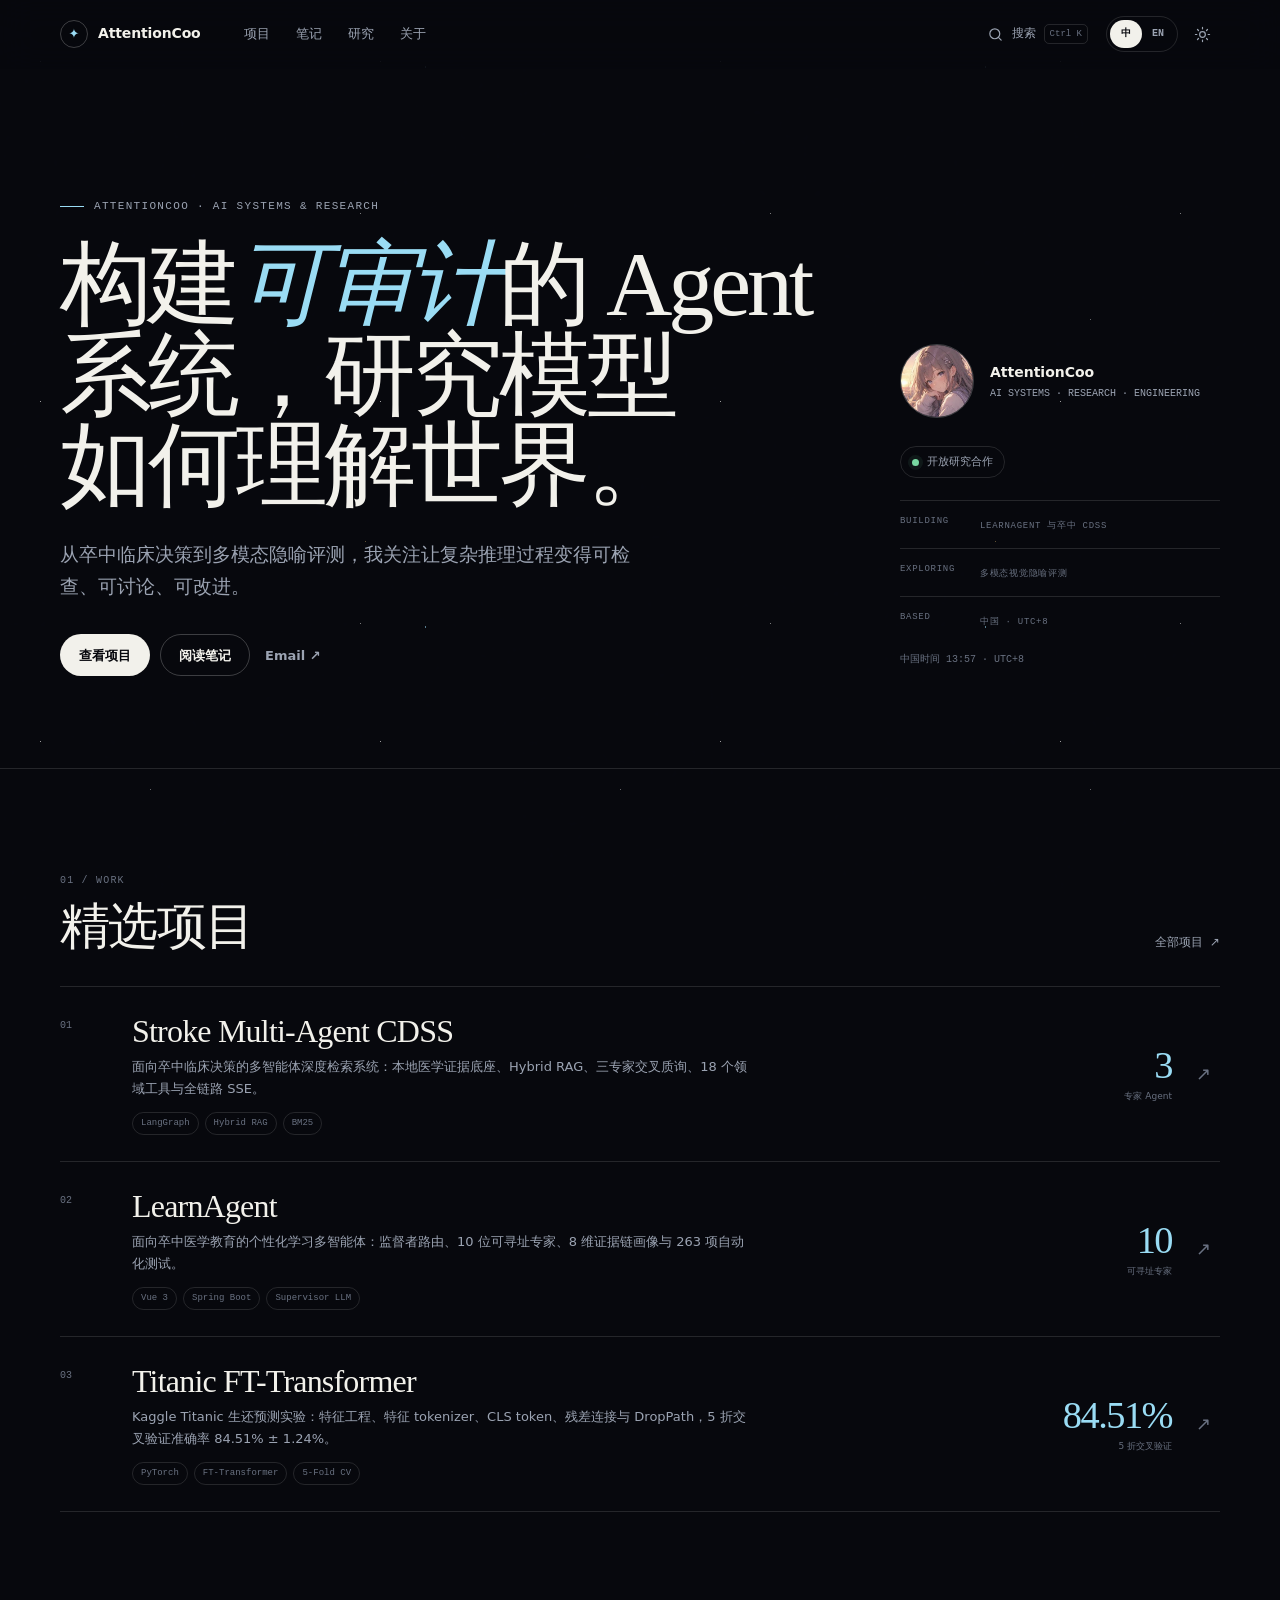
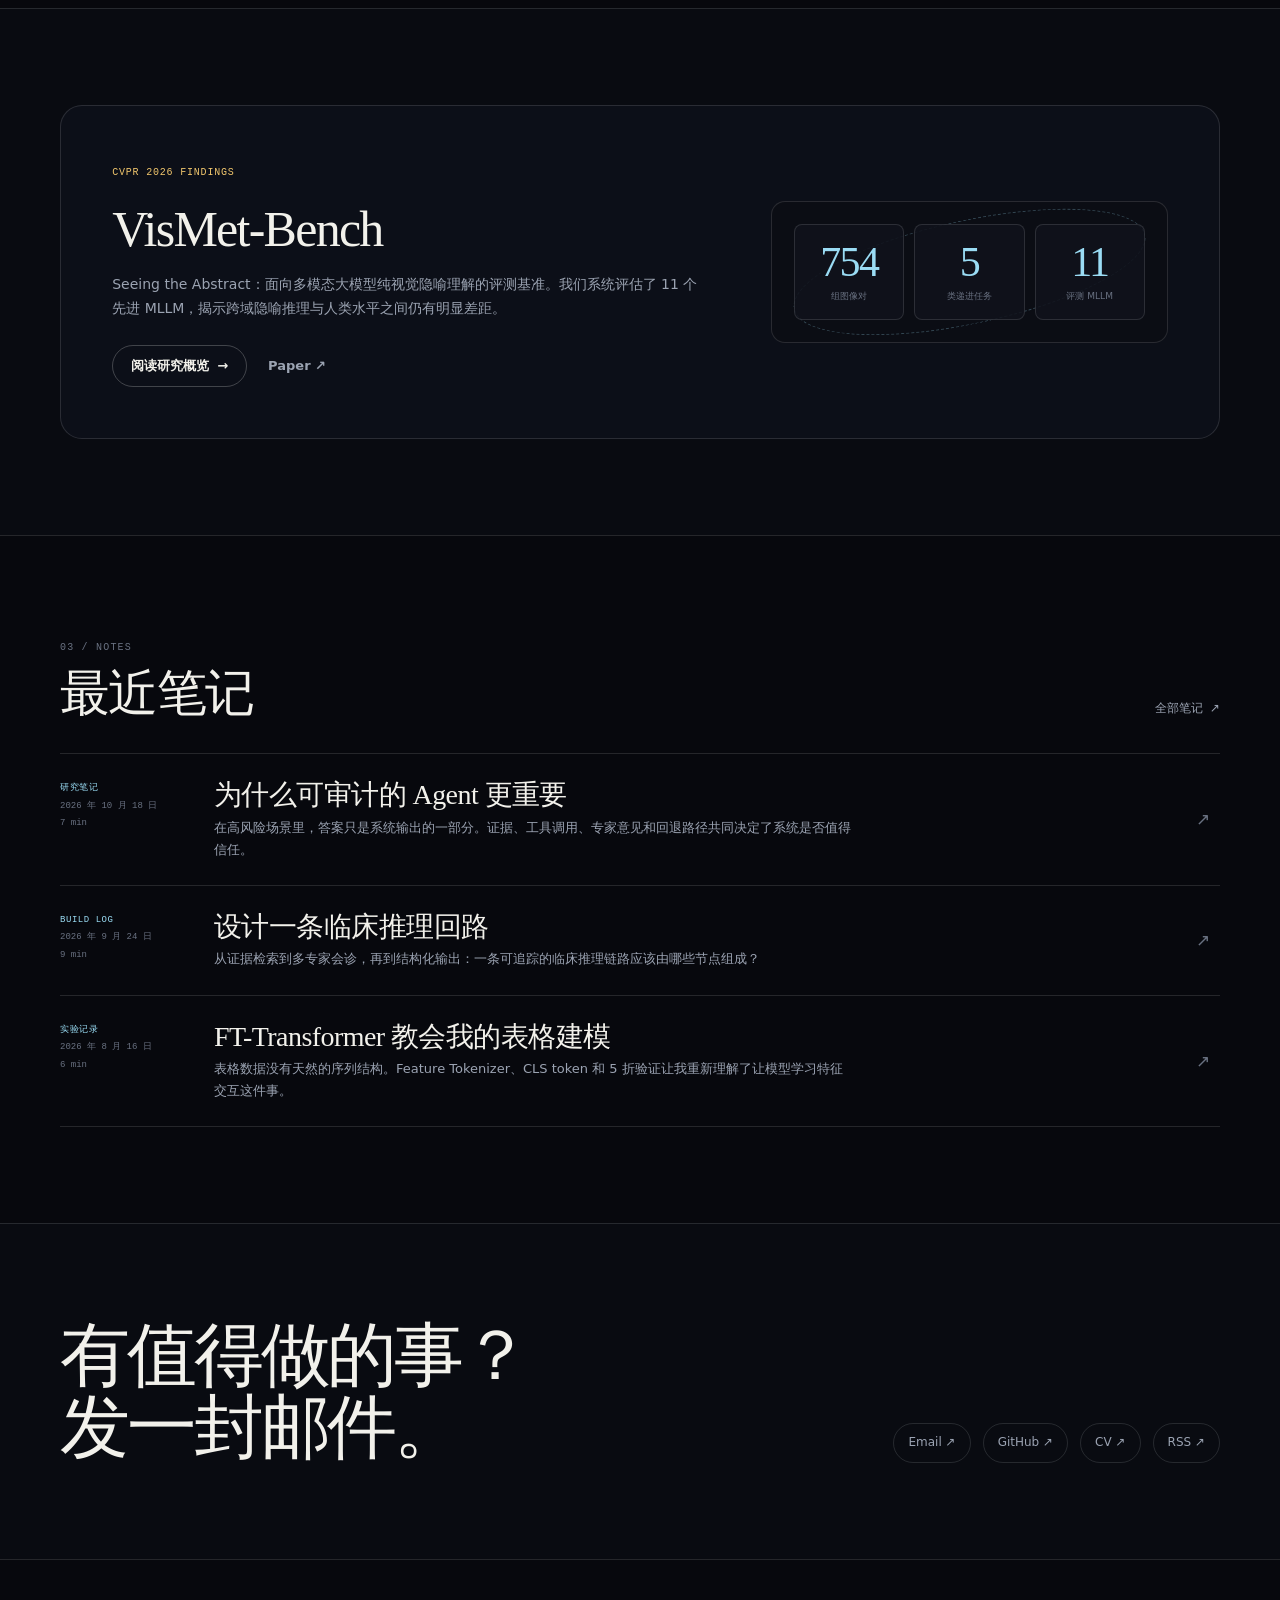
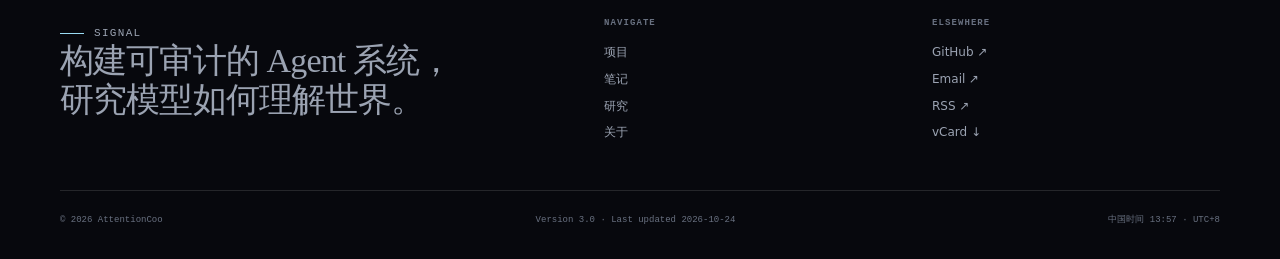
==== commit 94f31323: "feat: redesign site as content-first research portfolio - rebuild the homepage around selected work," ====
--- a/index.html
+++ b/index.html
@@ -1,322 +1,184 @@
-<!DOCTYPE html>
-<html lang="zh-CN">
+﻿<!DOCTYPE html>
+<html lang="zh-CN" data-lang="zh" data-theme="night">
 <head>
   <meta charset="UTF-8" />
   <meta name="viewport" content="width=device-width, initial-scale=1.0" />
-  <meta name="description" content="AttentionCoo 的个人主页 —— AI 开发者与研究者：多智能体系统、大模型应用与多模态研究（CVPR 2026 Findings）。" />
+  <meta name="description" content="AttentionCoo builds auditable multi-agent systems and studies how multimodal models understand the world." />
   <meta name="author" content="AttentionCoo" />
-  <meta name="theme-color" content="#06081a" />
+  <meta name="theme-color" content="#07080d" />
+  <title>AttentionCoo · Auditable AI Systems & Multimodal Research</title>
+  <link rel="canonical" href="https://attentioncoo.github.io/" />
+  <link rel="icon" href="data:image/svg+xml,%3Csvg xmlns='http://www.w3.org/2000/svg' viewBox='0 0 100 100'%3E%3Crect width='100' height='100' rx='24' fill='%2307080d'/%3E%3Cpath d='M50 18l8 24 25 1-20 15 7 25-20-15-20 15 7-25-20-15 25-1z' fill='%239adcf4'/%3E%3C/svg%3E" />
   <meta property="og:type" content="website" />
-  <meta property="og:site_name" content="AttentionCoo" />
-  <meta property="og:title" content="AttentionCoo · AI Systems & Research" />
-  <meta property="og:description" content="Multi-Agent Systems · LLM Applications · Multimodal Research. CVPR 2026 Findings author." />
+  <meta property="og:title" content="AttentionCoo · Auditable AI Systems & Multimodal Research" />
+  <meta property="og:description" content="Auditable multi-agent systems, clinical reasoning and multimodal model research." />
   <meta property="og:url" content="https://attentioncoo.github.io/" />
-  <meta property="og:image" content="https://attentioncoo.github.io/img/og-cover.png" />
-  <meta property="og:image:width" content="1200" />
-  <meta property="og:image:height" content="630" />
-  <meta property="og:locale" content="zh_CN" />
-  <meta property="og:locale:alternate" content="en_US" />
+  <meta property="og:image" content="https://attentioncoo.github.io/img/og-home.png" />
   <meta name="twitter:card" content="summary_large_image" />
-  <meta name="twitter:title" content="AttentionCoo · AI Systems & Research" />
-  <meta name="twitter:description" content="Multi-Agent Systems · LLM Applications · Multimodal Research." />
-  <meta name="twitter:image" content="https://attentioncoo.github.io/img/og-cover.png" />
-  <title>AttentionCoo · 个人主页</title>
-  <link rel="canonical" href="https://attentioncoo.github.io/" />
-  <link rel="icon" href="data:image/svg+xml,%3Csvg xmlns='http://www.w3.org/2000/svg' viewBox='0 0 100 100'%3E%3Cdefs%3E%3ClinearGradient id='g' x1='0' y1='0' x2='1' y2='1'%3E%3Cstop offset='0' stop-color='%238b5cf6'/%3E%3Cstop offset='1' stop-color='%2322d3ee'/%3E%3C/linearGradient%3E%3C/defs%3E%3Crect width='100' height='100' rx='24' fill='url(%23g)'/%3E%3Cpath d='M50 16l9 27 28 1-22 17 8 27-23-17-23 17 8-27-22-17 28-1z' fill='%23fff'/%3E%3C/svg%3E" />
+  <link rel="alternate" type="application/rss+xml" title="AttentionCoo Notes" href="/feed.xml" />
   <script>
-    // 首帧前应用已保存的语言，避免闪烁
     (function () {
       try {
-        var lang = localStorage.getItem('attentioncoo-lang');
+        var theme = localStorage.getItem('aco-theme') || 'night';
+        var lang = localStorage.getItem('aco-lang') || 'zh';
+        document.documentElement.dataset.theme = theme === 'paper' ? 'paper' : 'night';
+        document.documentElement.dataset.lang = lang === 'en' ? 'en' : 'zh';
         document.documentElement.lang = lang === 'en' ? 'en' : 'zh-CN';
-      } catch (err) { /* ignore */ }
+      } catch (error) {}
     })();
   </script>
+  <link rel="stylesheet" href="/css/site.css" />
+  <link rel="manifest" href="/manifest.webmanifest" />
   <script type="application/ld+json">
-    {
-      "@context": "https://schema.org",
-      "@type": "Person",
-      "name": "AttentionCoo",
-      "url": "https://attentioncoo.github.io/",
-      "image": "https://attentioncoo.github.io/img/avatar.jpg",
-      "email": "mailto:1759751014@qq.com",
-      "sameAs": ["https://github.com/AttentionCoo"],
-      "knowsAbout": ["Multi-Agent Systems", "Large Language Models", "Multimodal LLMs", "Clinical Decision Support"]
-    }
+{
+  "@context": "https://schema.org",
+  "@type": "WebSite",
+  "name": "AttentionCoo",
+  "url": "https://attentioncoo.github.io/",
+  "description": "Auditable multi-agent systems, clinical reasoning and multimodal model research."
+}
   </script>
   <script type="application/ld+json">
-    {
-      "@context": "https://schema.org",
-      "@type": "ScholarlyArticle",
-      "name": "Seeing the Abstract: A Benchmark for Visual-Only Metaphor Understanding in Multimodal Large Language Models",
-      "author": ["Shan Zhao", "Zhao Yang", "Tianwei Yan", "Yusong Gong", "Qian Wan", "Shizhao Chen", "Shezheng Song", "Chengyu Wang", "Meng Wang"],
-      "datePublished": "2026",
-      "isPartOf": {"@type": "PublicationVolume", "name": "CVPR 2026 Findings"},
-      "url": "https://www.openaccess.thecvf.com/content/CVPR2026F/html/Zhao_Seeing_the_Abstract_A_Benchmark_for_Visual-Only_Metaphor_Understanding_in_CVPRF_2026_paper.html"
-    }
+{
+  "@context": "https://schema.org",
+  "@type": "Person",
+  "name": "AttentionCoo",
+  "url": "https://attentioncoo.github.io/",
+  "image": "https://attentioncoo.github.io/img/avatar.jpg",
+  "email": "mailto:1759751014@qq.com",
+  "sameAs": [
+    "https://github.com/AttentionCoo"
+  ],
+  "knowsAbout": [
+    "Multi-Agent Systems",
+    "Large Language Models",
+    "Multimodal LLMs",
+    "Clinical Decision Support"
+  ]
+}
   </script>
-  <link rel="stylesheet" href="css/style.css?v=12" />
 </head>
-<body>
-  <a class="skip-link" href="#main-content" data-i18n="a11y.skip">跳到主要内容</a>
+<body data-page="home" data-title-zh="AttentionCoo · 可审计的 AI 系统与多模态研究" data-title-en="AttentionCoo · Auditable AI Systems & Multimodal Research">
+  <a class="skip-link" href="#main">
+    <span class="lang-zh">跳到主要内容</span><span class="lang-en">Skip to content</span>
+  </a>
+  <div id="site-header"></div>
+  <main id="main">
+    <section class="hero">
+      <div class="container hero-grid">
+        <div class="hero-copy">
+          <p class="eyebrow">AttentionCoo · AI systems & research</p>
+          <h1>
+            <span class="lang-zh">构建<em>可审计</em>的 Agent 系统，研究模型如何理解世界。</span>
+            <span class="lang-en">I build <em>auditable</em> agents and study how models understand the world.</span>
+          </h1>
+          <p class="hero-lead">
+            <span class="lang-zh">从卒中临床决策到多模态隐喻评测，我关注让复杂推理过程变得可检查、可讨论、可改进。</span>
+            <span class="lang-en">From clinical decision support to multimodal metaphor evaluation, I care about making complex reasoning inspectable, discussable and improvable.</span>
+          </p>
+          <div class="hero-actions">
+            <a class="button button--primary" href="/work/">
+              <span class="lang-zh">查看项目</span><span class="lang-en">View work</span>
+            </a>
+            <a class="button button--ghost" href="/notes/">
+              <span class="lang-zh">阅读笔记</span><span class="lang-en">Read notes</span>
+            </a>
+            <a class="button button--text" href="mailto:1759751014@qq.com">Email ↗</a>
+          </div>
+        </div>
+        <aside class="hero-aside">
+          <div class="portrait-wrap">
+            <img class="portrait" src="/img/avatar.jpg" alt="AttentionCoo" width="74" height="74" />
+            <div class="portrait-meta">
+              <span class="portrait-name">AttentionCoo</span>
+              <span class="portrait-role">AI systems · Research · Engineering</span>
+            </div>
+          </div>
+          <div class="status-pill">
+            <span class="status-dot" aria-hidden="true"></span>
+            <span class="lang-zh">开放研究合作</span><span class="lang-en">Open to research collaboration</span>
+          </div>
+          <ul class="now-list">
+            <li><span>Building</span><span><span class="lang-zh">LearnAgent 与卒中 CDSS</span><span class="lang-en">LearnAgent & Stroke CDSS</span></span></li>
+            <li><span>Exploring</span><span><span class="lang-zh">多模态视觉隐喻评测</span><span class="lang-en">Visual metaphor evaluation for MLLMs</span></span></li>
+            <li><span>Based</span><span><span class="lang-zh">中国 · UTC+8</span><span class="lang-en">China · UTC+8</span></span></li>
+          </ul>
+          <p class="local-time" data-local-time>China · UTC+8</p>
+        </aside>
+      </div>
+    </section>
+    <section class="section">
+      <div class="container">
+        <div class="section-head">
+          <div>
+            <span class="section-index">01 / WORK</span>
+            <h2><span class="lang-zh">精选项目</span><span class="lang-en">Selected work</span></h2>
+          </div>
+          <a class="section-link" href="/work/">
+            <span class="lang-zh">全部项目</span><span class="lang-en">All work</span> ↗
+          </a>
+        </div>
+        <div class="work-list" id="featured-work"></div>
+      </div>
+    </section>
 
-  <!-- 星空画布与极光（固定背景层） -->
-  <canvas id="stars" aria-hidden="true"></canvas>
-  <div class="aurora" aria-hidden="true">
-    <span class="blob blob-violet"></span>
-    <span class="blob blob-cyan"></span>
-    <span class="blob blob-pink"></span>
-  </div>
-
-  <!-- 顶部应用栏 -->
-  <header class="appbar">
-    <div class="container appbar__inner">
-      <a class="appbar__brand" href="#top" aria-label="AttentionCoo · Home">
-        <img class="appbar__avatar" src="img/avatar.jpg" alt="" width="32" height="32" />
-        <span class="appbar__name">AttentionCoo</span>
-      </a>
-      <nav class="appbar__nav" aria-label="Primary">
-        <a class="appbar__link" href="#about" data-i18n="nav.about">关于</a>
-        <a class="appbar__link" href="#journey" data-i18n="nav.journey">经历</a>
-        <a class="appbar__link" href="#skills" data-i18n="nav.skills">技能</a>
-        <a class="appbar__link" href="#projects" data-i18n="nav.projects">项目</a>
-        <a class="appbar__link" href="#publications" data-i18n="nav.publications">论文</a>
-        <a class="appbar__link" href="#activity" data-i18n="nav.activity">动态</a>
-        <a class="appbar__link" href="#contact" data-i18n="nav.contact">联系</a>
-      </nav>
-      <div class="appbar__actions">
-        <button class="appbar__search" id="open-search" type="button" aria-haspopup="dialog" aria-keyshortcuts="Control+K Meta+K">
-          <svg viewBox="0 0 24 24" fill="none" stroke="currentColor" stroke-width="1.8" stroke-linecap="round" aria-hidden="true"><circle cx="11" cy="11" r="7"/><path d="m20 20-3.5-3.5"/></svg>
-          <span class="appbar__search-label" data-i18n="search.open">搜索</span>
-          <kbd id="search-shortcut" class="appbar__search-kbd">⌘K</kbd>
-        </button>
-        <div class="lang-toggle" role="group" aria-label="Language / 语言">
-          <button class="lang-btn" type="button" data-lang="zh">中</button>
-          <button class="lang-btn" type="button" data-lang="en">EN</button>
+    <section class="section section--soft">
+      <div class="container">
+        <div class="research-spotlight">
+          <div>
+            <div class="research-badge">CVPR 2026 Findings</div>
+            <h2><a href="/research/">VisMet-Bench</a></h2>
+            <p>
+              <span class="lang-zh">Seeing the Abstract：面向多模态大模型纯视觉隐喻理解的评测基准。我们系统评估了 11 个先进 MLLM，揭示跨域隐喻推理与人类水平之间仍有明显差距。</span>
+              <span class="lang-en">Seeing the Abstract: a benchmark for visual-only metaphor understanding in MLLMs. Across 11 advanced models, cross-domain metaphor reasoning remains far from human-level.</span>
+            </p>
+            <div class="research-actions">
+              <a class="button button--ghost" href="/research/"><span class="lang-zh">阅读研究概览</span><span class="lang-en">Read the research brief</span> →</a>
+              <a class="button button--text" href="https://www.openaccess.thecvf.com/content/CVPR2026F/html/Zhao_Seeing_the_Abstract_A_Benchmark_for_Visual-Only_Metaphor_Understanding_in_CVPRF_2026_paper.html" target="_blank" rel="noopener noreferrer">Paper ↗</a>
+            </div>
+          </div>
+          <div class="research-visual">
+            <div class="metric"><strong>754</strong><span><span class="lang-zh">组图像对</span><span class="lang-en">image pairs</span></span></div>
+            <div class="metric"><strong>5</strong><span><span class="lang-zh">类递进任务</span><span class="lang-en">task families</span></span></div>
+            <div class="metric"><strong>11</strong><span><span class="lang-zh">评测 MLLM</span><span class="lang-en">MLLMs evaluated</span></span></div>
+          </div>
         </div>
       </div>
-    </div>
-  </header>
+    </section>
+    <section class="section">
+      <div class="container">
+        <div class="section-head">
+          <div>
+            <span class="section-index">03 / NOTES</span>
+            <h2><span class="lang-zh">最近笔记</span><span class="lang-en">Latest notes</span></h2>
+          </div>
+          <a class="section-link" href="/notes/">
+            <span class="lang-zh">全部笔记</span><span class="lang-en">All notes</span> ↗
+          </a>
+        </div>
+        <div class="note-list" id="latest-notes"></div>
+      </div>
+    </section>
 
-  <!-- 分屏布局：右侧固定英雄面板 + 左侧滚动内容 -->
-  <div class="layout">
-    <aside class="layout__hero">
-      <section id="top" class="hero">
-        <div class="container hero__inner">
-          <img class="hero__avatar" src="img/avatar.jpg" alt="AttentionCoo" width="128" height="128" />
-          <h1 class="hero__name">AttentionCoo</h1>
-          <p class="hero__role" data-i18n="hero.role">AI 开发者 · 多智能体 / 大模型研究</p>
-          <p class="hero__tagline" data-i18n="hero.tagline">AttentionCoo is all you need.</p>
-          <p class="hero__bio" data-i18n="hero.bio">构建多智能体系统，探索多模态大模型的边界 —— 欢迎来到我的小站。</p>
-          <p class="hero__status">
-            <span class="hero__status-dot" aria-hidden="true"></span>
-            <span data-i18n="hero.status">公开构建中 · 欢迎研究合作</span>
-          </p>
+    <section class="section section--soft">
+      <div class="container contact-block">
+        <h2>
+          <span class="lang-zh">有值得做的事？<br>发一封邮件。</span>
+          <span class="lang-en">Building something worth<br>a careful conversation?</span>
+        </h2>
+        <div class="contact-links">
+          <a href="mailto:1759751014@qq.com">Email ↗</a>
+          <a href="https://github.com/AttentionCoo" target="_blank" rel="noopener noreferrer">GitHub ↗</a>
+          <a href="/about/cv.html">CV ↗</a>
+          <a href="/feed.xml">RSS ↗</a>
+        </div>
+      </div>
+    </section>
+  </main>
 
-          <div class="hero__intents" id="hero-intents" role="group" aria-label="Explore mode">
-            <p class="hero__intent-label" data-i18n="hero.intentLabel">你想先看什么？</p>
-            <div class="hero__intent-options">
-              <button class="intent-btn" type="button" data-intent="explorer" data-i18n="intent.explorer" aria-pressed="false">随便看看</button>
-              <button class="intent-btn" type="button" data-intent="recruiter" data-i18n="intent.recruiter" aria-pressed="false">招聘者</button>
-              <button class="intent-btn" type="button" data-intent="researcher" data-i18n="intent.researcher" aria-pressed="false">研究者</button>
-              <button class="intent-btn" type="button" data-intent="collaborator" data-i18n="intent.collaborator" aria-pressed="false">合作者</button>
-            </div>
-            <p class="hero__intent-hint" id="intent-hint" aria-live="polite">从项目案例开始，看看我如何构建系统。</p>
-          </div>
-
-          <div class="hero__actions">
-            <a class="m3-button m3-button--filled" id="hero-primary-cta" href="#projects">
-              <span class="m3-button__label" id="hero-primary-label">探索项目</span>
-            </a>
-            <a class="m3-button m3-button--tonal" href="https://github.com/AttentionCoo" target="_blank" rel="noopener noreferrer">
-              <span class="m3-button__label">GitHub</span>
-            </a>
-          </div>
-        </div>
-      </section>
-    </aside>
-
-    <div class="layout__content">
-      <main id="main-content">
-        <!-- 关于我 -->
-        <section class="m3-section" id="about">
-          <div class="m3-section__header">
-            <p class="m3-section__eyebrow" data-i18n="about.eyebrow">关于</p>
-            <h2 class="m3-section__title" data-i18n="about.title">关于我</h2>
-          </div>
-          <div class="about__body">
-            <p class="about__p" data-i18n="about.p1">我是 AttentionCoo，一名热爱 AI 的开发者与研究者。我的兴趣集中在多智能体系统与大模型应用：从基于 LangGraph 的脑卒中临床决策支持系统，到「中国软件杯」的个性化学习多智能体。</p>
-            <p class="about__p" data-i18n="about.p2">在研究中，我关注多模态大模型的抽象推理能力 —— 我们在 CVPR 2026 Findings 发表的 VisMet-Bench 基准，系统性评估了模型对纯视觉隐喻的理解。我相信好的系统源于优雅的设计，代码是最接近魔法的东西。</p>
-            <div class="about__focus">
-              <h3 class="about__focus-title" data-i18n="about.focusTitle">关注的方向</h3>
-              <div class="about__chips" id="about-chips">
-                <!-- 由 JS 渲染 -->
-              </div>
-            </div>
-          </div>
-          <div class="about__now" id="about-now" aria-live="polite">
-            <!-- 由 features.js 渲染 -->
-          </div>
-          <div class="about__stats" id="about-stats">
-            <!-- 由 JS 渲染 -->
-          </div>
-        </section>
-
-        <!-- 经历时间线 -->
-        <section class="m3-section" id="journey">
-          <div class="m3-section__header">
-            <p class="m3-section__eyebrow" data-i18n="journey.eyebrow">经历</p>
-            <h2 class="m3-section__title" data-i18n="journey.title">一路走来</h2>
-            <p class="m3-section__subtitle" data-i18n="journey.subtitle">研究、工程和比赛中的关键坐标</p>
-          </div>
-          <div class="timeline" id="timeline">
-            <!-- 由 features.js 渲染 -->
-          </div>
-        </section>
-
-        <!-- 技能 -->
-        <section class="m3-section" id="skills">
-          <div class="m3-section__header">
-            <p class="m3-section__eyebrow" data-i18n="skills.eyebrow">技能</p>
-            <h2 class="m3-section__title" data-i18n="skills.title">技能星图</h2>
-            <p class="m3-section__subtitle" data-i18n="skills.subtitle">我的技术星座</p>
-          </div>
-          <div class="skills-grid" id="skills-grid">
-            <!-- 由 JS 渲染 -->
-          </div>
-        </section>
-
-        <!-- 项目 -->
-        <section class="m3-section" id="projects">
-          <div class="m3-section__header">
-            <p class="m3-section__eyebrow" data-i18n="projects.eyebrow">项目</p>
-            <h2 class="m3-section__title" data-i18n="projects.title">得意之作</h2>
-            <p class="m3-section__subtitle" data-i18n="projects.subtitle">项目与案例 —— Star 与 Fork 为 GitHub 公开数据快照</p>
-          </div>
-          <h3 class="projects__subhead" data-i18n="projects.featuredTitle">项目与案例</h3>
-          <div class="projects__toolbar">
-            <div class="project-controls" id="project-controls">
-              <!-- 由 features.js 渲染 -->
-            </div>
-          </div>
-          <p class="projects__count" id="project-count" aria-live="polite"></p>
-          <div class="projects__grid" id="projects-grid">
-            <!-- 由 JS 渲染 -->
-          </div>
-          <div class="projects__empty" id="projects-empty" hidden>
-            <span aria-hidden="true">✦</span>
-            <p data-i18n="projects.empty">没有找到匹配项目，试试其他关键词。</p>
-          </div>
-          <div class="projects__viewall">
-            <a class="m3-button m3-button--text" href="https://github.com/AttentionCoo?tab=repositories" target="_blank" rel="noopener noreferrer">
-              <span class="m3-button__label" data-i18n="projects.viewAll">在 GitHub 查看全部仓库</span>
-              <span class="m3-button__icon" aria-hidden="true">↗</span>
-            </a>
-          </div>
-        </section>
-
-        <!-- 论文 -->
-        <section class="m3-section" id="publications">
-          <div class="m3-section__header">
-            <p class="m3-section__eyebrow" data-i18n="pubs.eyebrow">论文</p>
-            <h2 class="m3-section__title" data-i18n="pubs.title">论文</h2>
-            <p class="m3-section__subtitle" data-i18n="pubs.subtitle">在学术星空中留下的一颗星</p>
-          </div>
-          <div id="paper-card">
-            <!-- 由 JS 渲染 -->
-          </div>
-        </section>
-
-        <!-- 动态 -->
-        <section class="m3-section" id="activity">
-          <div class="m3-section__header">
-            <p class="m3-section__eyebrow" data-i18n="activity.eyebrow">动态</p>
-            <h2 class="m3-section__title" data-i18n="activity.title">GitHub 活跃情况</h2>
-            <p class="m3-section__subtitle" data-i18n="activity.subtitle">公开贡献统计与提交日历，来源于 GitHub API</p>
-          </div>
-          <div id="activity-box">
-            <!-- 由 JS 渲染 -->
-          </div>
-        </section>
-
-        <!-- 联系 -->
-        <section class="m3-section" id="contact">
-          <div class="m3-section__header">
-            <p class="m3-section__eyebrow" data-i18n="contact.eyebrow">联系</p>
-            <h2 class="m3-section__title" data-i18n="contact.title">找到我</h2>
-            <p class="m3-section__subtitle" data-i18n="contact.subtitle">星光为引，有缘相逢</p>
-          </div>
-          <div class="contact__links">
-            <a class="contact__card spotlight" href="https://github.com/AttentionCoo" target="_blank" rel="noopener noreferrer">
-              <span class="contact__icon" aria-hidden="true"><svg viewBox="0 0 16 16" fill="currentColor"><path d="M8 0c4.42 0 8 3.58 8 8a8.013 8.013 0 0 1-5.45 7.59c-.4.08-.55-.17-.55-.38 0-.27.01-1.13.01-2.2 0-.75-.25-1.23-.54-1.48 1.78-.2 3.65-.88 3.65-3.95 0-.88-.31-1.59-.82-2.15.08-.2.36-1.02-.08-2.12 0 0-.67-.22-2.2.82-.64-.18-1.32-.27-2-.27-.68 0-1.36.09-2 .27-1.53-1.03-2.2-.82-2.2-.82-.44 1.1-.16 1.92-.08 2.12-.51.56-.82 1.28-.82 2.15 0 3.06 1.86 3.75 3.64 3.95-.23.2-.44.55-.51 1.07-.46.21-1.61.55-2.33-.66-.15-.24-.6-.83-1.23-.82-.67.01-.27.38.01.53.34.19.73.9.82 1.13.16.45.68 1.31 2.69.94 0 .67.01 1.3.01 1.49 0 .21-.15.45-.55.38A7.995 7.995 0 0 1 0 8c0-4.42 3.58-8 8-8Z"/></svg></span>
-              <span class="contact__card-label">GitHub</span>
-              <span class="contact__card-desc" data-i18n="contact.github.desc">开源与代码</span>
-            </a>
-            <a class="contact__card spotlight" href="mailto:1759751014@qq.com">
-              <span class="contact__icon" aria-hidden="true"><svg viewBox="0 0 24 24" fill="none" stroke="currentColor" stroke-width="1.6" stroke-linecap="round" stroke-linejoin="round"><rect x="2" y="4" width="20" height="16" rx="2"/><path d="m22 7-8.97 5.7a1.94 1.94 0 0 1-2.06 0L2 7"/></svg></span>
-              <span class="contact__card-label" data-i18n="contact.email.label">邮箱</span>
-              <span class="contact__card-desc">1759751014@qq.com</span>
-            </a>
-            <a class="contact__card spotlight" href="tencent://message/?uin=1759751014&site=qq&menu=yes">
-              <span class="contact__icon" aria-hidden="true"><svg viewBox="0 0 24 24" fill="none" stroke="currentColor" stroke-width="1.6" stroke-linecap="round" stroke-linejoin="round"><path d="M7.9 20A9 9 0 1 0 4 16.1L2 22Z"/></svg></span>
-              <span class="contact__card-label">QQ</span>
-              <span class="contact__card-desc" data-i18n="contact.qq.desc">即时沟通</span>
-            </a>
-          </div>
-          <div class="contact__actions">
-            <button class="m3-button m3-button--tonal" id="copy-email-btn" type="button" data-copy-email>
-              <span class="m3-button__icon" aria-hidden="true"><svg viewBox="0 0 24 24" fill="none" stroke="currentColor" stroke-width="1.7" stroke-linecap="round" stroke-linejoin="round"><rect x="9" y="9" width="11" height="11" rx="2"/><path d="M5 15H4a2 2 0 0 1-2-2V4a2 2 0 0 1 2-2h9a2 2 0 0 1 2 2v1"/></svg></span>
-              <span class="m3-button__label" data-i18n="contact.copyEmail">复制邮箱</span>
-            </button>
-            <a class="m3-button m3-button--text" href="AttentionCoo.vcf" download="AttentionCoo.vcf">
-              <span class="m3-button__icon" aria-hidden="true"><svg viewBox="0 0 24 24" fill="none" stroke="currentColor" stroke-width="1.7" stroke-linecap="round" stroke-linejoin="round"><path d="M12 3v12"/><path d="m7 10 5 5 5-5"/><path d="M5 21h14"/></svg></span>
-              <span class="m3-button__label" data-i18n="contact.vcard">保存联系人</span>
-            </a>
-          </div>
-        </section>
-      </main>
-
-      <footer class="m3-footer">
-        <p>© <span id="year"></span> AttentionCoo · <span data-i18n="footer.line">在星空中漫游 ✦ 由 GitHub Pages 驱动</span></p>
-        <p class="m3-footer__meta"><span>v2.0</span> · <span data-i18n="footer.note">Static-first · 数据由 GitHub Actions 更新</span></p>
-      </footer>
-    </div>
-  </div>
-
-  <!-- 全局搜索 / 命令面板 -->
-  <dialog class="site-dialog search-dialog" id="search-dialog" aria-labelledby="search-dialog-title">
-    <div class="search-dialog__shell">
-      <div class="search-dialog__head">
-        <div>
-          <p class="dialog-eyebrow" data-i18n="search.eyebrow">Spotlight</p>
-          <h2 class="dialog-title" id="search-dialog-title" data-i18n="search.title">搜索星站</h2>
-        </div>
-        <button class="icon-button" type="button" data-close-search aria-label="关闭">
-          <svg viewBox="0 0 24 24" fill="none" stroke="currentColor" stroke-width="1.8" stroke-linecap="round" aria-hidden="true"><path d="M6 6l12 12M18 6 6 18"/></svg>
-        </button>
-      </div>
-      <div class="command-input-wrap">
-        <svg viewBox="0 0 24 24" fill="none" stroke="currentColor" stroke-width="1.8" stroke-linecap="round" aria-hidden="true"><circle cx="11" cy="11" r="7"/><path d="m20 20-3.5-3.5"/></svg>
-        <label class="sr-only" for="command-input" data-i18n="search.title">搜索星站</label>
-        <input id="command-input" type="search" autocomplete="off" spellcheck="false" role="combobox" aria-autocomplete="list" aria-expanded="true" aria-controls="command-results" placeholder="搜索项目、论文、经历或联系方式…" />
-      </div>
-      <div class="command-results" id="command-results" role="listbox" aria-label="搜索结果"></div>
-      <div class="command-footer">
-        <span data-i18n="search.hint">↑↓ 选择 · Enter 打开 · Esc 关闭</span>
-        <span class="command-footer__brand">AttentionCoo / ⌘K</span>
-      </div>
-    </div>
-  </dialog>
-
-  <!-- 项目案例弹窗 -->
-  <dialog class="site-dialog project-dialog" id="project-dialog" aria-labelledby="project-detail-title">
-    <div id="project-detail"></div>
-  </dialog>
-
-  <div class="site-toast" id="site-toast" role="status" aria-live="polite" aria-atomic="true"></div>
-
-  <script src="js/activity-data.js?v=12"></script>
-  <script src="js/main.js?v=12"></script>
-  <script src="js/features.js?v=12"></script>
+  <div id="site-footer"></div>
+  <script src="/js/site-data.js"></script>
+  <script src="/js/activity-data.js"></script>
+  <script src="/js/site.js"></script>
 </body>
 </html>
--- a/css/site.css
+++ b/css/site.css
@@ -0,0 +1,2500 @@
+﻿:root {
+  --sans: "Inter", "Segoe UI", "Noto Sans SC", "PingFang SC", "Microsoft YaHei", system-ui, sans-serif;
+  --display: "Iowan Old Style", "Palatino Linotype", "Book Antiqua", Georgia, "Noto Serif SC", "Source Han Serif SC", "Songti SC", SimSun, serif;
+  --mono: "Cascadia Code", "JetBrains Mono", ui-monospace, "SFMono-Regular", Consolas, monospace;
+  --maxw: 1160px;
+  --readw: 760px;
+  --radius-sm: 8px;
+  --radius-md: 14px;
+  --radius-lg: 22px;
+  --space-1: 4px;
+  --space-2: 8px;
+  --space-3: 12px;
+  --space-4: 16px;
+  --space-5: 24px;
+  --space-6: 32px;
+  --space-7: 48px;
+  --space-8: 64px;
+  --space-9: 96px;
+  --ease: cubic-bezier(.2, .7, .1, 1);
+}
+
+html[data-theme="night"] {
+  color-scheme: dark;
+  --bg: #07080d;
+  --bg-soft: #0b0d14;
+  --surface: #10131c;
+  --surface-2: #151a25;
+  --surface-3: #1b2130;
+  --text: #f2f1eb;
+  --muted: #9ba3b2;
+  --faint: #697181;
+  --line: rgba(255, 255, 255, .12);
+  --line-strong: rgba(255, 255, 255, .22);
+  --accent: #9adcf4;
+  --accent-strong: #55c1e8;
+  --accent-soft: rgba(154, 220, 244, .1);
+  --gold: #f1c66d;
+  --gold-soft: rgba(241, 198, 109, .1);
+  --selection: rgba(154, 220, 244, .24);
+  --header-bg: rgba(7, 8, 13, .78);
+  --shadow: 0 24px 80px rgba(0, 0, 0, .28);
+}
+
+html[data-theme="paper"] {
+  color-scheme: light;
+  --bg: #f3eee3;
+  --bg-soft: #eee7da;
+  --surface: #faf7f0;
+  --surface-2: #f0e9dc;
+  --surface-3: #e6ddcd;
+  --text: #1c1b19;
+  --muted: #68625a;
+  --faint: #8b847a;
+  --line: rgba(30, 27, 22, .14);
+  --line-strong: rgba(30, 27, 22, .26);
+  --accent: #0e6e86;
+  --accent-strong: #075a70;
+  --accent-soft: rgba(14, 110, 134, .08);
+  --gold: #8b641c;
+  --gold-soft: rgba(139, 100, 28, .1);
+  --selection: rgba(14, 110, 134, .18);
+  --header-bg: rgba(243, 238, 227, .82);
+  --shadow: 0 24px 80px rgba(70, 52, 20, .1);
+}
+*,
+*::before,
+*::after {
+  box-sizing: border-box;
+}
+
+* {
+  margin: 0;
+}
+
+html {
+  scroll-behavior: smooth;
+  scroll-padding-top: 96px;
+}
+
+body {
+  min-height: 100vh;
+  background: var(--bg);
+  color: var(--text);
+  font-family: var(--sans);
+  font-size: 16px;
+  line-height: 1.65;
+  -webkit-font-smoothing: antialiased;
+  text-rendering: optimizeLegibility;
+  overflow-x: hidden;
+  transition: background-color .35s var(--ease), color .35s var(--ease);
+}
+
+body::before {
+  content: "";
+  position: fixed;
+  inset: 0;
+  z-index: -2;
+  pointer-events: none;
+  background-image:
+    radial-gradient(1px 1px at 12% 18%, rgba(255,255,255,.7) 50%, transparent 51%),
+    radial-gradient(1px 1px at 32% 68%, rgba(255,255,255,.45) 50%, transparent 51%),
+    radial-gradient(1.5px 1.5px at 76% 12%, rgba(154,220,244,.65) 50%, transparent 51%),
+    radial-gradient(1px 1px at 88% 52%, rgba(255,255,255,.55) 50%, transparent 51%),
+    radial-gradient(1px 1px at 58% 86%, rgba(241,198,109,.45) 50%, transparent 51%);
+  background-size: 340px 340px, 470px 470px, 560px 560px, 410px 410px, 630px 630px;
+  opacity: .85;
+}
+
+html[data-theme="paper"] body::before {
+  background-image:
+    radial-gradient(1px 1px at 12% 18%, rgba(60,50,35,.2) 50%, transparent 51%),
+    radial-gradient(1px 1px at 64% 74%, rgba(60,50,35,.16) 50%, transparent 51%);
+  background-size: 270px 270px, 390px 390px;
+  opacity: .5;
+}
+
+body::after {
+  content: "";
+  position: fixed;
+  inset: 0;
+  z-index: -1;
+  pointer-events: none;
+  opacity: .045;
+  background-image: url("data:image/svg+xml,%3Csvg viewBox='0 0 160 160' xmlns='http://www.w3.org/2000/svg'%3E%3Cfilter id='n'%3E%3CfeTurbulence type='fractalNoise' baseFrequency='.9' numOctaves='3' stitchTiles='stitch'/%3E%3C/filter%3E%3Crect width='100%25' height='100%25' filter='url(%23n)' opacity='.75'/%3E%3C/svg%3E");
+  mix-blend-mode: soft-light;
+}
+
+img,
+svg {
+  display: block;
+  max-width: 100%;
+}
+
+a {
+  color: inherit;
+  text-decoration: none;
+}
+
+a:hover {
+  color: var(--accent);
+}
+
+button,
+input {
+  font: inherit;
+}
+
+button {
+  color: inherit;
+}
+
+::selection {
+  background: var(--selection);
+}
+
+:focus-visible {
+  outline: 2px solid var(--accent);
+  outline-offset: 3px;
+  border-radius: 4px;
+}
+
+.container {
+  width: min(var(--maxw), calc(100% - 48px));
+  margin-inline: auto;
+}
+
+.reading {
+  width: min(var(--readw), calc(100% - 48px));
+  margin-inline: auto;
+}
+
+.skip-link {
+  position: fixed;
+  top: 12px;
+  left: 12px;
+  z-index: 5000;
+  padding: 10px 16px;
+  border-radius: 999px;
+  background: var(--accent);
+  color: var(--bg);
+  font-size: 13px;
+  font-weight: 700;
+  transform: translateY(-180%);
+}
+
+.skip-link:focus {
+  transform: translateY(0);
+}
+
+html[data-lang="zh"] .lang-en,
+html[data-lang="en"] .lang-zh {
+  display: none !important;
+}
+
+.sr-only {
+  position: absolute;
+  width: 1px;
+  height: 1px;
+  padding: 0;
+  margin: -1px;
+  overflow: hidden;
+  clip: rect(0, 0, 0, 0);
+  white-space: nowrap;
+  border: 0;
+}
+
+.eyebrow {
+  display: inline-flex;
+  align-items: center;
+  gap: 10px;
+  color: var(--muted);
+  font-family: var(--mono);
+  font-size: 11px;
+  letter-spacing: .12em;
+  line-height: 1.4;
+  text-transform: uppercase;
+}
+
+.eyebrow::before {
+  content: "";
+  width: 24px;
+  height: 1px;
+  background: var(--accent);
+}
+
+.mono { font-family: var(--mono); }
+.muted { color: var(--muted); }
+.accent { color: var(--accent); }
+
+/* ---------- Header ---------- */
+.site-header {
+  position: sticky;
+  top: 0;
+  z-index: 100;
+  border-bottom: 1px solid transparent;
+  background: var(--header-bg);
+  backdrop-filter: blur(18px) saturate(1.2);
+  transition: border-color .3s var(--ease), background .3s var(--ease);
+}
+
+.site-header.is-scrolled {
+  border-color: var(--line);
+}
+
+.header-inner {
+  display: flex;
+  align-items: center;
+  gap: var(--space-6);
+  min-height: 68px;
+}
+
+.brand {
+  display: inline-flex;
+  align-items: center;
+  gap: 10px;
+  flex: none;
+  font-size: 14px;
+  font-weight: 700;
+  letter-spacing: -.01em;
+}
+
+.brand:hover {
+  color: var(--text);
+}
+
+.brand-mark {
+  display: inline-grid;
+  place-items: center;
+  width: 28px;
+  height: 28px;
+  border: 1px solid var(--line-strong);
+  border-radius: 50%;
+  color: var(--accent);
+  font-size: 13px;
+  transition: transform .35s var(--ease), border-color .35s var(--ease);
+}
+
+.brand:hover .brand-mark {
+  border-color: var(--accent);
+  transform: rotate(35deg);
+}
+
+.main-nav {
+  display: flex;
+  align-items: center;
+  gap: 4px;
+  flex: 1;
+}
+
+.nav-link {
+  position: relative;
+  padding: 7px 11px;
+  border-radius: 999px;
+  color: var(--muted);
+  font-size: 13px;
+  font-weight: 550;
+  transition: color .2s var(--ease), background .2s var(--ease);
+}
+
+.nav-link:hover {
+  color: var(--text);
+  background: var(--accent-soft);
+}
+
+.nav-link.is-active {
+  color: var(--text);
+  background: var(--accent-soft);
+}
+
+.header-tools {
+  display: flex;
+  align-items: center;
+  gap: 6px;
+  flex: none;
+}
+
+.icon-button,
+.search-trigger,
+.lang-toggle,
+.theme-toggle {
+  display: inline-flex;
+  align-items: center;
+  justify-content: center;
+  height: 36px;
+  border: 1px solid transparent;
+  border-radius: 999px;
+  background: transparent;
+  color: var(--muted);
+  cursor: pointer;
+  transition: color .2s var(--ease), background .2s var(--ease), border-color .2s var(--ease);
+}
+
+.icon-button {
+  width: 36px;
+}
+
+.icon-button:hover,
+.search-trigger:hover,
+.lang-toggle:hover,
+.theme-toggle:hover {
+  border-color: var(--line);
+  background: var(--surface);
+  color: var(--text);
+}
+
+.icon-button svg {
+  width: 17px;
+  height: 17px;
+  fill: none;
+  stroke: currentColor;
+  stroke-width: 1.7;
+  stroke-linecap: round;
+  stroke-linejoin: round;
+}
+
+.search-trigger {
+  gap: 8px;
+  padding: 0 11px;
+  font-size: 12px;
+}
+
+.search-trigger kbd {
+  padding: 2px 5px;
+  border: 1px solid var(--line);
+  border-radius: 5px;
+  color: var(--faint);
+  font-family: var(--mono);
+  font-size: 9px;
+}
+
+.lang-toggle {
+  padding: 0 3px;
+  border-color: var(--line);
+}
+
+.lang-toggle button {
+  width: 32px;
+  height: 28px;
+  border: 0;
+  border-radius: 999px;
+  background: transparent;
+  color: var(--muted);
+  font-family: var(--mono);
+  font-size: 10px;
+  font-weight: 700;
+  cursor: pointer;
+}
+
+.lang-toggle button.is-active {
+  background: var(--text);
+  color: var(--bg);
+}
+
+.theme-toggle {
+  width: 36px;
+}
+
+.mobile-toggle {
+  display: none;
+}
+
+.mobile-panel {
+  display: none;
+  border-top: 1px solid var(--line);
+  background: var(--bg);
+}
+
+.mobile-panel.is-open {
+  display: block;
+}
+
+.mobile-panel nav {
+  display: flex;
+  flex-direction: column;
+  padding: 12px 0 20px;
+}
+
+.mobile-panel a {
+  padding: 12px 0;
+  border-bottom: 1px solid var(--line);
+  color: var(--muted);
+  font-size: 18px;
+}
+
+.mobile-panel a:hover,
+.mobile-panel a.is-active {
+  color: var(--text);
+}
+
+/* ---------- Hero ---------- */
+.hero {
+  padding: clamp(64px, 10vw, 120px) 0 clamp(56px, 8vw, 92px);
+}
+
+.hero-grid {
+  display: grid;
+  grid-template-columns: minmax(0, 1.55fr) minmax(260px, .65fr);
+  gap: clamp(40px, 6vw, 90px);
+  align-items: end;
+}
+
+.hero h1 {
+  max-width: 900px;
+  margin-top: 24px;
+  font-family: var(--display);
+  font-size: clamp(46px, 7.2vw, 92px);
+  font-weight: 500;
+  letter-spacing: -.045em;
+  line-height: .98;
+  text-wrap: balance;
+}
+
+.hero h1 em {
+  color: var(--accent);
+  font-style: italic;
+  font-weight: 400;
+}
+
+.hero-lead {
+  max-width: 590px;
+  margin-top: 28px;
+  color: var(--muted);
+  font-size: clamp(16px, 1.7vw, 19px);
+  line-height: 1.7;
+}
+
+.hero-actions {
+  display: flex;
+  flex-wrap: wrap;
+  gap: 10px;
+  margin-top: 32px;
+}
+
+.button {
+  display: inline-flex;
+  align-items: center;
+  justify-content: center;
+  gap: 8px;
+  min-height: 42px;
+  padding: 0 18px;
+  border: 1px solid transparent;
+  border-radius: 999px;
+  font-size: 13px;
+  font-weight: 650;
+  transition: transform .25s var(--ease), background .25s var(--ease), border-color .25s var(--ease);
+}
+
+.button:hover {
+  text-decoration: none;
+  transform: translateY(-1px);
+}
+
+.button--primary {
+  background: var(--text);
+  color: var(--bg);
+}
+
+.button--primary:hover {
+  background: var(--accent);
+  color: var(--bg);
+}
+
+.button--ghost {
+  border-color: var(--line-strong);
+  color: var(--text);
+}
+
+.button--ghost:hover {
+  border-color: var(--accent);
+  color: var(--accent);
+}
+
+.button--text {
+  padding-inline: 4px;
+  color: var(--muted);
+}
+
+.button--text:hover {
+  color: var(--accent);
+}
+
+.button svg {
+  width: 15px;
+  height: 15px;
+  fill: none;
+  stroke: currentColor;
+  stroke-width: 1.7;
+  stroke-linecap: round;
+  stroke-linejoin: round;
+}
+
+.hero-aside {
+  padding-bottom: 8px;
+}
+
+.portrait-wrap {
+  display: flex;
+  align-items: center;
+  gap: 16px;
+  margin-bottom: 28px;
+}
+
+.portrait {
+  width: 74px;
+  height: 74px;
+  border: 1px solid var(--line-strong);
+  border-radius: 50%;
+  object-fit: cover;
+  filter: saturate(.85);
+}
+
+.portrait-meta {
+  display: flex;
+  flex-direction: column;
+  gap: 2px;
+}
+
+.portrait-name {
+  font-size: 14px;
+  font-weight: 650;
+}
+
+.portrait-role {
+  color: var(--muted);
+  font-family: var(--mono);
+  font-size: 10px;
+  line-height: 1.5;
+  text-transform: uppercase;
+}
+
+.status-pill {
+  display: inline-flex;
+  align-items: center;
+  gap: 8px;
+  margin-bottom: 22px;
+  padding: 6px 11px;
+  border: 1px solid var(--line);
+  border-radius: 999px;
+  color: var(--muted);
+  font-size: 11px;
+}
+
+.status-dot {
+  width: 7px;
+  height: 7px;
+  border-radius: 50%;
+  background: #78d9a2;
+  box-shadow: 0 0 0 4px rgba(120, 217, 162, .08);
+  animation: signal 2.4s ease-in-out infinite;
+}
+
+@keyframes signal {
+  0%, 100% { opacity: 1; }
+  50% { opacity: .4; }
+}
+
+.now-list {
+  display: flex;
+  flex-direction: column;
+  gap: 14px;
+  margin: 0;
+  padding: 0;
+  list-style: none;
+}
+
+.now-list li {
+  display: grid;
+  grid-template-columns: 70px minmax(0, 1fr);
+  gap: 10px;
+  padding-top: 14px;
+  border-top: 1px solid var(--line);
+  font-size: 12px;
+  line-height: 1.55;
+}
+
+.now-list span:first-child {
+  color: var(--faint);
+  font-family: var(--mono);
+  font-size: 9px;
+  letter-spacing: .08em;
+  text-transform: uppercase;
+}
+
+.now-list span:last-child {
+  color: var(--muted);
+}
+
+.local-time {
+  margin-top: 22px;
+  color: var(--faint);
+  font-family: var(--mono);
+  font-size: 10px;
+}
+
+/* ---------- Shared sections ---------- */
+.section {
+  padding: clamp(56px, 8vw, 96px) 0;
+  border-top: 1px solid var(--line);
+}
+
+.section--soft {
+  background: color-mix(in srgb, var(--bg-soft) 70%, transparent);
+}
+
+.section-head {
+  display: flex;
+  align-items: flex-end;
+  justify-content: space-between;
+  gap: 24px;
+  margin-bottom: 34px;
+}
+
+.section-head h2 {
+  margin-top: 8px;
+  font-family: var(--display);
+  font-size: clamp(32px, 4vw, 50px);
+  font-weight: 500;
+  letter-spacing: -.035em;
+  line-height: 1.05;
+}
+
+.section-index {
+  color: var(--faint);
+  font-family: var(--mono);
+  font-size: 10px;
+  letter-spacing: .12em;
+}
+
+.section-link {
+  display: inline-flex;
+  align-items: center;
+  gap: 7px;
+  flex: none;
+  color: var(--muted);
+  font-size: 12px;
+}
+
+.section-link:hover {
+  color: var(--accent);
+}
+
+.section-link svg {
+  width: 14px;
+  height: 14px;
+  fill: none;
+  stroke: currentColor;
+  stroke-width: 1.7;
+  stroke-linecap: round;
+  stroke-linejoin: round;
+}
+
+/* ---------- Work list ---------- */
+.work-list {
+  border-top: 1px solid var(--line);
+}
+
+.work-row {
+  display: grid;
+  grid-template-columns: 48px minmax(0, 1fr) 160px 24px;
+  gap: 24px;
+  align-items: center;
+  padding: 26px 0;
+  border-bottom: 1px solid var(--line);
+  transition: padding .3s var(--ease), background .3s var(--ease);
+}
+
+.work-row:hover {
+  padding-inline: 14px;
+  background: color-mix(in srgb, var(--surface) 65%, transparent);
+}
+
+.work-index {
+  align-self: start;
+  padding-top: 5px;
+  color: var(--faint);
+  font-family: var(--mono);
+  font-size: 10px;
+}
+
+.work-copy h3 {
+  margin-bottom: 6px;
+  font-family: var(--display);
+  font-size: clamp(23px, 2.6vw, 32px);
+  font-weight: 500;
+  letter-spacing: -.025em;
+  line-height: 1.15;
+}
+
+.work-copy p {
+  max-width: 620px;
+  color: var(--muted);
+  font-size: 13px;
+  line-height: 1.7;
+}
+
+.work-tags {
+  display: flex;
+  flex-wrap: wrap;
+  gap: 6px;
+  margin-top: 12px;
+}
+
+.tag {
+  display: inline-flex;
+  align-items: center;
+  min-height: 23px;
+  padding: 0 8px;
+  border: 1px solid var(--line);
+  border-radius: 999px;
+  color: var(--faint);
+  font-family: var(--mono);
+  font-size: 9px;
+  line-height: 1;
+}
+
+.work-metric {
+  text-align: right;
+}
+
+.work-metric strong {
+  display: block;
+  color: var(--accent);
+  font-family: var(--display);
+  font-size: clamp(26px, 3vw, 40px);
+  font-weight: 500;
+  letter-spacing: -.04em;
+  line-height: 1;
+}
+
+.work-metric span {
+  display: block;
+  margin-top: 5px;
+  color: var(--faint);
+  font-size: 9px;
+  line-height: 1.4;
+}
+
+.work-arrow {
+  color: var(--faint);
+  font-size: 18px;
+  transition: transform .25s var(--ease), color .25s var(--ease);
+}
+
+.work-row:hover .work-arrow {
+  color: var(--accent);
+  transform: translateX(4px);
+}
+
+/* ---------- Notes ---------- */
+.note-list {
+  border-top: 1px solid var(--line);
+}
+
+.note-row {
+  display: grid;
+  grid-template-columns: 130px minmax(0, 1fr) 24px;
+  gap: 24px;
+  padding: 24px 0;
+  border-bottom: 1px solid var(--line);
+  transition: padding .3s var(--ease), background .3s var(--ease);
+}
+
+.note-row:hover {
+  padding-inline: 14px;
+  background: color-mix(in srgb, var(--surface) 65%, transparent);
+}
+
+.note-meta {
+  display: flex;
+  flex-direction: column;
+  gap: 4px;
+  padding-top: 4px;
+  color: var(--faint);
+  font-family: var(--mono);
+  font-size: 9px;
+  line-height: 1.5;
+}
+
+.note-meta .note-type {
+  color: var(--accent);
+  letter-spacing: .06em;
+  text-transform: uppercase;
+}
+
+.note-copy h3 {
+  margin-bottom: 5px;
+  font-family: var(--display);
+  font-size: clamp(21px, 2.3vw, 28px);
+  font-weight: 500;
+  letter-spacing: -.02em;
+  line-height: 1.2;
+}
+
+.note-copy p {
+  max-width: 640px;
+  color: var(--muted);
+  font-size: 13px;
+  line-height: 1.7;
+}
+
+.note-arrow {
+  align-self: center;
+  color: var(--faint);
+  font-size: 17px;
+  transition: transform .25s var(--ease), color .25s var(--ease);
+}
+
+.note-row:hover .note-arrow {
+  color: var(--accent);
+  transform: translateX(4px);
+}
+
+/* ---------- Research spotlight ---------- */
+.research-spotlight {
+  display: grid;
+  grid-template-columns: minmax(0, 1.2fr) minmax(260px, .8fr);
+  gap: clamp(32px, 5vw, 72px);
+  align-items: center;
+  padding: clamp(28px, 4vw, 52px);
+  border: 1px solid var(--line);
+  border-radius: var(--radius-lg);
+  background: color-mix(in srgb, var(--surface) 72%, transparent);
+}
+
+.research-badge {
+  display: inline-flex;
+  align-items: center;
+  gap: 7px;
+  margin-bottom: 20px;
+  color: var(--gold);
+  font-family: var(--mono);
+  font-size: 10px;
+  letter-spacing: .08em;
+  text-transform: uppercase;
+}
+
+.research-spotlight h2 {
+  max-width: 720px;
+  font-family: var(--display);
+  font-size: clamp(30px, 4vw, 50px);
+  font-weight: 500;
+  letter-spacing: -.035em;
+  line-height: 1.08;
+}
+
+.research-spotlight h2 a:hover {
+  color: var(--accent);
+}
+
+.research-spotlight p {
+  max-width: 650px;
+  margin-top: 16px;
+  color: var(--muted);
+  font-size: 14px;
+  line-height: 1.75;
+}
+
+.research-actions {
+  display: flex;
+  flex-wrap: wrap;
+  gap: 16px;
+  margin-top: 24px;
+}
+
+.research-visual {
+  position: relative;
+  display: grid;
+  grid-template-columns: repeat(3, 1fr);
+  gap: 10px;
+  padding: 22px;
+  border: 1px solid var(--line);
+  border-radius: var(--radius-md);
+  background: var(--bg-soft);
+}
+
+.research-visual::before {
+  content: "";
+  position: absolute;
+  inset: 18px;
+  border: 1px dashed color-mix(in srgb, var(--accent) 28%, transparent);
+  border-radius: 50%;
+  transform: rotate(-12deg);
+  pointer-events: none;
+}
+
+.metric {
+  position: relative;
+  z-index: 1;
+  padding: 16px 10px;
+  border: 1px solid var(--line);
+  border-radius: var(--radius-sm);
+  background: color-mix(in srgb, var(--surface) 88%, transparent);
+  text-align: center;
+}
+
+.metric strong {
+  display: block;
+  color: var(--accent);
+  font-family: var(--display);
+  font-size: clamp(26px, 3.5vw, 42px);
+  font-weight: 500;
+  letter-spacing: -.04em;
+  line-height: 1;
+}
+
+.metric span {
+  display: block;
+  margin-top: 7px;
+  color: var(--faint);
+  font-size: 9px;
+  line-height: 1.4;
+}
+
+.metric-grid {
+  display: grid;
+  grid-template-columns: repeat(3, 1fr);
+  gap: 12px;
+}
+
+/* ---------- Contact block ---------- */
+.contact-block {
+  display: flex;
+  align-items: flex-end;
+  justify-content: space-between;
+  gap: 32px;
+}
+
+.contact-block h2 {
+  max-width: 720px;
+  font-family: var(--display);
+  font-size: clamp(36px, 5.5vw, 70px);
+  font-weight: 500;
+  letter-spacing: -.045em;
+  line-height: 1.02;
+}
+
+.contact-links {
+  display: flex;
+  flex-wrap: wrap;
+  gap: 12px;
+  flex: none;
+}
+
+.contact-links a {
+  display: inline-flex;
+  align-items: center;
+  gap: 7px;
+  min-height: 40px;
+  padding: 0 14px;
+  border: 1px solid var(--line);
+  border-radius: 999px;
+  color: var(--muted);
+  font-size: 12px;
+}
+
+.contact-links a:hover {
+  border-color: var(--accent);
+  color: var(--accent);
+}
+
+/* ---------- Inner page header ---------- */
+.page-head {
+  padding: clamp(56px, 8vw, 96px) 0 40px;
+}
+
+.page-head h1 {
+  max-width: 920px;
+  margin-top: 18px;
+  font-family: var(--display);
+  font-size: clamp(42px, 6.5vw, 78px);
+  font-weight: 500;
+  letter-spacing: -.045em;
+  line-height: .98;
+  text-wrap: balance;
+}
+
+.page-head .lead {
+  max-width: 680px;
+  margin-top: 22px;
+  color: var(--muted);
+  font-size: 16px;
+  line-height: 1.75;
+}
+
+.filter-bar {
+  display: flex;
+  align-items: center;
+  flex-wrap: wrap;
+  gap: 8px;
+  padding: 18px 0;
+  border-top: 1px solid var(--line);
+  border-bottom: 1px solid var(--line);
+}
+
+.filter-label {
+  margin-right: 8px;
+  color: var(--faint);
+  font-family: var(--mono);
+  font-size: 9px;
+  letter-spacing: .1em;
+  text-transform: uppercase;
+}
+
+.filter-button {
+  min-height: 29px;
+  padding: 0 11px;
+  border: 1px solid var(--line);
+  border-radius: 999px;
+  background: transparent;
+  color: var(--muted);
+  font-size: 11px;
+  cursor: pointer;
+}
+
+.filter-button:hover,
+.filter-button.is-active {
+  border-color: var(--accent);
+  color: var(--accent);
+}
+
+.filter-button.is-active {
+  background: var(--accent-soft);
+}
+
+.result-count {
+  margin-left: auto;
+  color: var(--faint);
+  font-family: var(--mono);
+  font-size: 9px;
+}
+
+.empty-state {
+  padding: 64px 24px;
+  color: var(--muted);
+  text-align: center;
+}
+
+/* ---------- Footer ---------- */
+.site-footer {
+  padding: 56px 0 32px;
+  border-top: 1px solid var(--line);
+  color: var(--muted);
+}
+
+.footer-top {
+  display: grid;
+  grid-template-columns: 1.4fr .8fr .8fr;
+  gap: 40px;
+  padding-bottom: 40px;
+}
+
+.footer-signal {
+  max-width: 420px;
+  font-family: var(--display);
+  font-size: clamp(24px, 3vw, 34px);
+  font-weight: 500;
+  letter-spacing: -.025em;
+  line-height: 1.12;
+}
+
+.footer-col h3 {
+  margin-bottom: 12px;
+  color: var(--faint);
+  font-family: var(--mono);
+  font-size: 9px;
+  letter-spacing: .12em;
+  text-transform: uppercase;
+}
+
+.footer-col a,
+.footer-col span {
+  display: block;
+  margin: 7px 0;
+  color: var(--muted);
+  font-size: 12px;
+}
+
+.footer-col a:hover {
+  color: var(--accent);
+}
+
+.footer-bottom {
+  display: flex;
+  justify-content: space-between;
+  gap: 18px;
+  padding-top: 22px;
+  border-top: 1px solid var(--line);
+  color: var(--faint);
+  font-family: var(--mono);
+  font-size: 9px;
+  line-height: 1.6;
+}
+
+/* ---------- Article / reading mode ---------- */
+html[data-theme="paper"] body.article-page {
+  background:
+    radial-gradient(900px 450px at 80% -10%, rgba(14, 110, 134, .06), transparent 70%),
+    var(--bg);
+}
+
+.reading-progress {
+  position: fixed;
+  top: 0;
+  left: 0;
+  z-index: 200;
+  width: 0;
+  height: 2px;
+  background: var(--accent);
+  transition: width .1s linear;
+}
+
+.article-hero {
+  padding: clamp(56px, 9vw, 100px) 0 44px;
+}
+
+.breadcrumb {
+  display: flex;
+  align-items: center;
+  gap: 8px;
+  margin-bottom: 28px;
+  color: var(--faint);
+  font-family: var(--mono);
+  font-size: 10px;
+}
+
+.breadcrumb a:hover {
+  color: var(--accent);
+}
+
+.article-hero h1 {
+  max-width: 880px;
+  font-family: var(--display);
+  font-size: clamp(38px, 6vw, 70px);
+  font-weight: 500;
+  letter-spacing: -.045em;
+  line-height: 1.03;
+}
+
+.article-dek {
+  max-width: 720px;
+  margin-top: 20px;
+  color: var(--muted);
+  font-size: 17px;
+  line-height: 1.75;
+}
+
+.article-meta {
+  display: flex;
+  flex-wrap: wrap;
+  gap: 12px 18px;
+  margin-top: 24px;
+  padding-top: 18px;
+  border-top: 1px solid var(--line);
+  color: var(--faint);
+  font-family: var(--mono);
+  font-size: 10px;
+}
+
+.article-layout {
+  display: grid;
+  grid-template-columns: minmax(0, 1fr) 220px;
+  gap: 56px;
+  padding: 30px 0 80px;
+}
+
+.prose {
+  min-width: 0;
+  max-width: 720px;
+  font-family: var(--sans);
+  font-size: 17px;
+  line-height: 1.85;
+}
+
+.prose > * + * {
+  margin-top: 1.25em;
+}
+
+.prose h2 {
+  margin-top: 2.1em;
+  font-family: var(--display);
+  font-size: clamp(26px, 3vw, 35px);
+  font-weight: 500;
+  letter-spacing: -.025em;
+  line-height: 1.2;
+}
+
+.prose h3 {
+  margin-top: 1.8em;
+  font-size: 18px;
+  font-weight: 700;
+}
+
+.prose p,
+.prose li {
+  color: color-mix(in srgb, var(--text) 84%, var(--muted));
+}
+
+.prose ul,
+.prose ol {
+  padding-left: 24px;
+}
+
+.prose li + li {
+  margin-top: .5em;
+}
+
+.prose strong {
+  color: var(--text);
+  font-weight: 700;
+}
+
+.prose a {
+  color: var(--accent);
+  text-decoration: underline;
+  text-decoration-thickness: 1px;
+  text-underline-offset: 4px;
+}
+
+.prose blockquote {
+  margin: 2em 0;
+  padding: 20px 24px;
+  border-left: 2px solid var(--accent);
+  background: var(--accent-soft);
+  color: var(--muted);
+  font-family: var(--display);
+  font-size: 20px;
+  line-height: 1.6;
+}
+
+.prose code {
+  padding: 2px 5px;
+  border: 1px solid var(--line);
+  border-radius: 5px;
+  background: var(--surface);
+  font-family: var(--mono);
+  font-size: .84em;
+}
+
+.prose pre {
+  overflow-x: auto;
+  padding: 20px;
+  border: 1px solid var(--line);
+  border-radius: var(--radius-md);
+  background: var(--bg-soft);
+}
+
+.prose pre code {
+  padding: 0;
+  border: 0;
+  background: none;
+}
+
+.prose hr {
+  margin: 2.5em 0;
+  border: 0;
+  border-top: 1px solid var(--line);
+}
+
+.article-aside {
+  align-self: start;
+  position: sticky;
+  top: 100px;
+}
+
+.aside-block {
+  padding-top: 16px;
+  border-top: 1px solid var(--line);
+}
+
+.aside-block + .aside-block {
+  margin-top: 24px;
+}
+
+.aside-block h2 {
+  margin-bottom: 10px;
+  color: var(--faint);
+  font-family: var(--mono);
+  font-size: 9px;
+  letter-spacing: .12em;
+  text-transform: uppercase;
+}
+
+.aside-block p,
+.aside-block a {
+  display: block;
+  margin: 6px 0;
+  color: var(--muted);
+  font-size: 11px;
+  line-height: 1.6;
+}
+
+.aside-block a:hover {
+  color: var(--accent);
+}
+
+.article-end {
+  margin-top: 56px;
+  padding-top: 24px;
+  border-top: 1px solid var(--line);
+}
+
+.article-end-label {
+  color: var(--faint);
+  font-family: var(--mono);
+  font-size: 9px;
+  letter-spacing: .12em;
+  text-transform: uppercase;
+}
+
+.next-note {
+  display: flex;
+  align-items: center;
+  justify-content: space-between;
+  gap: 24px;
+  margin-top: 12px;
+  padding: 22px 0;
+  border-bottom: 1px solid var(--line);
+}
+
+.next-note strong {
+  font-family: var(--display);
+  font-size: 24px;
+  font-weight: 500;
+}
+
+.next-note span {
+  color: var(--faint);
+  font-size: 18px;
+}
+
+.callout {
+  margin: 2em 0;
+  padding: 20px 22px;
+  border: 1px solid var(--line);
+  border-radius: var(--radius-md);
+  background: var(--surface);
+}
+
+.callout__label {
+  display: block;
+  margin-bottom: 6px;
+  color: var(--accent);
+  font-family: var(--mono);
+  font-size: 9px;
+  letter-spacing: .1em;
+  text-transform: uppercase;
+}
+
+.article-footnote {
+  margin-top: 2em;
+  color: var(--faint);
+  font-size: 12px;
+  line-height: 1.7;
+}
+
+/* ---------- Project detail ---------- */
+.project-hero {
+  padding: clamp(52px, 8vw, 92px) 0 42px;
+  border-bottom: 1px solid var(--line);
+}
+
+.project-hero h1 {
+  max-width: 920px;
+  margin-top: 18px;
+  font-family: var(--mono);
+  font-size: clamp(34px, 5.4vw, 64px);
+  font-weight: 600;
+  letter-spacing: -.05em;
+  line-height: 1;
+  overflow-wrap: anywhere;
+}
+
+.project-hero .lead {
+  max-width: 760px;
+  margin-top: 22px;
+  color: var(--muted);
+  font-size: 18px;
+  line-height: 1.75;
+}
+
+.project-meta {
+  display: flex;
+  flex-wrap: wrap;
+  align-items: center;
+  gap: 8px;
+  margin-top: 24px;
+}
+
+.project-layout {
+  display: grid;
+  grid-template-columns: 220px minmax(0, 1fr);
+  gap: 64px;
+  padding: 48px 0 90px;
+}
+
+.project-sidebar {
+  align-self: start;
+  position: sticky;
+  top: 100px;
+}
+
+.project-sidebar .metric-grid {
+  grid-template-columns: 1fr;
+}
+
+.project-sidebar .metric {
+  text-align: left;
+}
+
+.project-sidebar .metric strong {
+  font-size: 30px;
+}
+
+.project-content {
+  min-width: 0;
+  max-width: 780px;
+}
+
+.project-section {
+  padding: 0 0 42px;
+  margin-bottom: 42px;
+  border-bottom: 1px solid var(--line);
+}
+
+.project-section:last-child {
+  border-bottom: 0;
+}
+
+.project-section h2 {
+  margin-bottom: 16px;
+  font-family: var(--display);
+  font-size: clamp(26px, 3vw, 36px);
+  font-weight: 500;
+  letter-spacing: -.03em;
+}
+
+.project-section p,
+.project-section li {
+  color: var(--muted);
+  font-size: 15px;
+  line-height: 1.8;
+}
+
+.project-section ul {
+  padding-left: 20px;
+}
+
+.project-section li + li {
+  margin-top: 10px;
+}
+
+.arch-flow {
+  display: grid;
+  grid-template-columns: repeat(3, 1fr);
+  gap: 9px;
+  margin-top: 18px;
+}
+
+.arch-node {
+  position: relative;
+  min-height: 74px;
+  display: grid;
+  place-items: center;
+  padding: 12px;
+  border: 1px solid var(--line);
+  border-radius: var(--radius-sm);
+  background: var(--surface);
+  color: var(--muted);
+  font-family: var(--mono);
+  font-size: 10px;
+  line-height: 1.5;
+  text-align: center;
+}
+
+.arch-node::after {
+  content: "→";
+  position: absolute;
+  right: -10px;
+  color: var(--faint);
+}
+
+.arch-node:nth-child(3n)::after,
+.arch-node:last-child::after {
+  display: none;
+}
+
+.decision-list {
+  counter-reset: decision;
+  display: flex;
+  flex-direction: column;
+  gap: 12px;
+  list-style: none;
+  padding: 0 !important;
+}
+
+.decision-list li {
+  position: relative;
+  padding: 16px 18px 16px 54px;
+  border: 1px solid var(--line);
+  border-radius: var(--radius-md);
+  background: var(--surface);
+}
+
+.decision-list li::before {
+  counter-increment: decision;
+  content: "0" counter(decision);
+  position: absolute;
+  top: 18px;
+  left: 18px;
+  color: var(--accent);
+  font-family: var(--mono);
+  font-size: 10px;
+}
+
+.project-actions {
+  display: flex;
+  flex-wrap: wrap;
+  gap: 10px;
+  margin-top: 22px;
+}
+
+.next-project {
+  display: flex;
+  align-items: center;
+  justify-content: space-between;
+  gap: 20px;
+  margin-top: 48px;
+  padding-top: 22px;
+  border-top: 1px solid var(--line);
+}
+
+.next-project a {
+  font-family: var(--display);
+  font-size: 24px;
+  font-weight: 500;
+}
+
+.next-project a:hover {
+  color: var(--accent);
+}
+
+/* ---------- Research page ---------- */
+.research-hero {
+  padding: clamp(56px, 9vw, 104px) 0 48px;
+  border-bottom: 1px solid var(--line);
+}
+
+.research-hero h1 {
+  max-width: 980px;
+  margin-top: 20px;
+  font-family: var(--display);
+  font-size: clamp(36px, 5.8vw, 66px);
+  font-weight: 500;
+  letter-spacing: -.045em;
+  line-height: 1.04;
+  text-wrap: balance;
+}
+
+.research-authors {
+  max-width: 850px;
+  margin-top: 20px;
+  color: var(--muted);
+  font-family: var(--mono);
+  font-size: 11px;
+  line-height: 1.7;
+}
+
+.research-summary-grid {
+  display: grid;
+  grid-template-columns: minmax(0, 1.3fr) minmax(260px, .7fr);
+  gap: 56px;
+  padding: 52px 0 80px;
+}
+
+.research-summary {
+  color: var(--muted);
+  font-size: 17px;
+  line-height: 1.85;
+}
+
+.research-summary p + p {
+  margin-top: 1.2em;
+}
+
+.research-side {
+  align-self: start;
+}
+
+.tabs {
+  margin-top: 48px;
+  border-top: 1px solid var(--line);
+}
+
+.tab-list {
+  display: flex;
+  flex-wrap: wrap;
+  gap: 4px;
+  padding: 16px 0;
+  border-bottom: 1px solid var(--line);
+}
+
+.tab-button {
+  padding: 7px 12px;
+  border: 1px solid transparent;
+  border-radius: 999px;
+  background: transparent;
+  color: var(--muted);
+  font-size: 11px;
+  cursor: pointer;
+}
+
+.tab-button[aria-selected="true"] {
+  border-color: var(--line);
+  background: var(--surface);
+  color: var(--text);
+}
+
+.tab-panel {
+  padding: 28px 0;
+}
+
+.tab-panel[hidden] {
+  display: none;
+}
+
+.research-finding-list {
+  display: grid;
+  grid-template-columns: repeat(3, 1fr);
+  gap: 12px;
+  padding: 0;
+  list-style: none;
+}
+
+.research-finding-list li {
+  padding: 18px;
+  border: 1px solid var(--line);
+  border-radius: var(--radius-md);
+  background: var(--surface);
+  color: var(--muted);
+  font-size: 13px;
+  line-height: 1.7;
+}
+
+.cite-box {
+  position: relative;
+  overflow-x: auto;
+  padding: 20px;
+  border: 1px solid var(--line);
+  border-radius: var(--radius-md);
+  background: var(--bg-soft);
+  color: var(--muted);
+  font-family: var(--mono);
+  font-size: 11px;
+  line-height: 1.7;
+  white-space: pre;
+}
+
+/* ---------- About ---------- */
+.about-intro {
+  display: grid;
+  grid-template-columns: 260px minmax(0, 1fr);
+  gap: 64px;
+  padding: 60px 0 76px;
+}
+
+.about-portrait {
+  position: sticky;
+  top: 100px;
+  align-self: start;
+}
+
+.about-portrait img {
+  width: 100%;
+  max-width: 240px;
+  aspect-ratio: 1;
+  border: 1px solid var(--line-strong);
+  border-radius: 50%;
+  object-fit: cover;
+  filter: saturate(.85);
+}
+
+.about-portrait .status-pill {
+  margin-top: 18px;
+}
+
+.about-copy {
+  max-width: 720px;
+}
+
+.about-copy h1 {
+  font-family: var(--display);
+  font-size: clamp(40px, 5.5vw, 68px);
+  font-weight: 500;
+  letter-spacing: -.045em;
+  line-height: 1;
+}
+
+.about-copy .lead {
+  margin-top: 24px;
+  color: var(--muted);
+  font-size: 18px;
+  line-height: 1.8;
+}
+
+.about-copy p + p {
+  margin-top: 1.2em;
+}
+
+.timeline {
+  position: relative;
+  display: flex;
+  flex-direction: column;
+  gap: 24px;
+}
+
+.timeline::before {
+  content: "";
+  position: absolute;
+  top: 8px;
+  bottom: 8px;
+  left: 7px;
+  width: 1px;
+  background: linear-gradient(180deg, var(--accent), var(--line));
+}
+
+.timeline-item {
+  position: relative;
+  padding-left: 34px;
+}
+
+.timeline-item::before {
+  content: "";
+  position: absolute;
+  top: 9px;
+  left: 2px;
+  width: 11px;
+  height: 11px;
+  border: 2px solid var(--bg);
+  border-radius: 50%;
+  background: var(--accent);
+}
+
+.timeline-meta {
+  display: flex;
+  flex-wrap: wrap;
+  align-items: center;
+  gap: 10px;
+  margin-bottom: 7px;
+  color: var(--faint);
+  font-family: var(--mono);
+  font-size: 9px;
+}
+
+.timeline-item h3 {
+  margin-bottom: 5px;
+  font-family: var(--display);
+  font-size: 25px;
+  font-weight: 500;
+  letter-spacing: -.02em;
+}
+
+.timeline-item p {
+  max-width: 680px;
+  color: var(--muted);
+  font-size: 13px;
+  line-height: 1.7;
+}
+
+.timeline-item a {
+  display: inline-block;
+  margin-top: 7px;
+  color: var(--accent);
+  font-size: 11px;
+}
+
+.skill-grid {
+  display: grid;
+  grid-template-columns: repeat(2, 1fr);
+  gap: 10px;
+}
+
+.skill-card {
+  display: block;
+  padding: 18px;
+  border: 1px solid var(--line);
+  border-radius: var(--radius-md);
+  background: var(--surface);
+  transition: border-color .2s var(--ease), transform .2s var(--ease);
+}
+
+.skill-card:hover {
+  border-color: var(--accent);
+  transform: translateY(-2px);
+}
+
+.skill-card strong {
+  display: block;
+  margin-bottom: 5px;
+  font-size: 14px;
+}
+
+.skill-card span {
+  color: var(--muted);
+  font-size: 11px;
+}
+
+/* ---------- Activity ---------- */
+.activity-card {
+  padding: 22px;
+  border: 1px solid var(--line);
+  border-radius: var(--radius-md);
+  background: var(--surface);
+}
+
+.activity-stats {
+  display: flex;
+  flex-wrap: wrap;
+  gap: 28px;
+  margin-bottom: 20px;
+}
+
+.activity-stat strong {
+  display: block;
+  color: var(--accent);
+  font-family: var(--display);
+  font-size: 28px;
+  font-weight: 500;
+  line-height: 1;
+}
+
+.activity-stat span {
+  display: block;
+  margin-top: 4px;
+  color: var(--faint);
+  font-family: var(--mono);
+  font-size: 9px;
+}
+
+.heatmap {
+  display: flex;
+  gap: 3px;
+  overflow-x: auto;
+  padding-bottom: 5px;
+}
+
+.heat-col {
+  display: flex;
+  flex-direction: column;
+  gap: 3px;
+}
+
+.heat-cell {
+  width: 10px;
+  height: 10px;
+  border-radius: 2px;
+  background: var(--surface-3);
+}
+
+.heat-cell[data-level="1"] { background: color-mix(in srgb, var(--accent) 28%, var(--surface-3)); }
+.heat-cell[data-level="2"] { background: color-mix(in srgb, var(--accent) 48%, var(--surface-3)); }
+.heat-cell[data-level="3"] { background: color-mix(in srgb, var(--accent) 72%, var(--surface-3)); }
+.heat-cell[data-level="4"] { background: var(--accent); }
+
+.heatmap-legend {
+  display: flex;
+  align-items: center;
+  gap: 4px;
+  margin-top: 10px;
+  color: var(--faint);
+  font-family: var(--mono);
+  font-size: 8px;
+}
+
+.heatmap-legend span {
+  width: 8px;
+  height: 8px;
+  border-radius: 2px;
+  background: var(--surface-3);
+}
+
+.heatmap-legend span:nth-child(2) { background: color-mix(in srgb, var(--accent) 28%, var(--surface-3)); }
+.heatmap-legend span:nth-child(3) { background: color-mix(in srgb, var(--accent) 48%, var(--surface-3)); }
+.heatmap-legend span:nth-child(4) { background: color-mix(in srgb, var(--accent) 72%, var(--surface-3)); }
+.heatmap-legend span:nth-child(5) { background: var(--accent); }
+
+.activity-note {
+  margin-top: 14px;
+  color: var(--faint);
+  font-size: 10px;
+  line-height: 1.6;
+}
+
+/* ---------- Search dialog ---------- */
+.search-dialog {
+  width: min(680px, calc(100vw - 24px));
+  max-height: min(82vh, 760px);
+  margin: auto;
+  padding: 0;
+  overflow: hidden;
+  border: 1px solid var(--line-strong);
+  border-radius: var(--radius-lg);
+  background: var(--surface);
+  color: var(--text);
+  box-shadow: var(--shadow);
+}
+
+.search-dialog::backdrop {
+  background: rgba(2, 4, 10, .72);
+  backdrop-filter: blur(8px);
+}
+
+.search-shell {
+  display: flex;
+  flex-direction: column;
+  max-height: min(82vh, 760px);
+}
+
+.search-head {
+  display: flex;
+  align-items: center;
+  gap: 10px;
+  padding: 16px 18px;
+  border-bottom: 1px solid var(--line);
+}
+
+.search-head svg {
+  width: 17px;
+  height: 17px;
+  flex: none;
+  fill: none;
+  stroke: var(--muted);
+  stroke-width: 1.7;
+  stroke-linecap: round;
+}
+
+.search-input {
+  flex: 1;
+  min-width: 0;
+  border: 0;
+  outline: 0;
+  background: transparent;
+  color: var(--text);
+  font-size: 15px;
+}
+
+.search-input::placeholder {
+  color: var(--faint);
+}
+
+.search-results {
+  min-height: 160px;
+  overflow-y: auto;
+  padding: 8px;
+}
+
+.search-result {
+  display: flex;
+  align-items: center;
+  gap: 12px;
+  width: 100%;
+  padding: 11px 12px;
+  border: 0;
+  border-radius: var(--radius-sm);
+  background: transparent;
+  color: var(--text);
+  text-align: left;
+  cursor: pointer;
+}
+
+.search-result:hover,
+.search-result[aria-selected="true"] {
+  background: var(--accent-soft);
+}
+
+.search-result__type {
+  width: 58px;
+  flex: none;
+  color: var(--faint);
+  font-family: var(--mono);
+  font-size: 8px;
+  letter-spacing: .06em;
+  text-transform: uppercase;
+}
+
+.search-result__body {
+  min-width: 0;
+  flex: 1;
+}
+
+.search-result__title {
+  display: block;
+  overflow: hidden;
+  font-size: 13px;
+  font-weight: 600;
+  text-overflow: ellipsis;
+  white-space: nowrap;
+}
+
+.search-result__sub {
+  display: block;
+  overflow: hidden;
+  margin-top: 2px;
+  color: var(--muted);
+  font-size: 10px;
+  text-overflow: ellipsis;
+  white-space: nowrap;
+}
+
+.search-footer {
+  display: flex;
+  justify-content: space-between;
+  gap: 12px;
+  padding: 10px 18px;
+  border-top: 1px solid var(--line);
+  color: var(--faint);
+  font-family: var(--mono);
+  font-size: 9px;
+}
+
+.search-empty {
+  padding: 48px 20px;
+  color: var(--muted);
+  font-size: 13px;
+  text-align: center;
+}
+
+/* ---------- Toast ---------- */
+.toast {
+  position: fixed;
+  left: 50%;
+  bottom: 24px;
+  z-index: 3000;
+  max-width: calc(100vw - 32px);
+  padding: 9px 14px;
+  border: 1px solid var(--line-strong);
+  border-radius: 999px;
+  background: var(--text);
+  color: var(--bg);
+  font-size: 11px;
+  opacity: 0;
+  pointer-events: none;
+  transform: translate(-50%, 12px);
+  transition: opacity .25s var(--ease), transform .25s var(--ease);
+}
+
+.toast.is-visible {
+  opacity: 1;
+  transform: translate(-50%, 0);
+}
+
+/* ---------- Responsive ---------- */
+@media (max-width: 980px) {
+  .hero-grid,
+  .research-spotlight,
+  .research-summary-grid {
+    grid-template-columns: 1fr;
+  }
+
+  .hero-aside {
+    max-width: 520px;
+  }
+
+  .work-row {
+    grid-template-columns: 40px minmax(0, 1fr) 120px 20px;
+    gap: 18px;
+  }
+
+  .project-layout {
+    grid-template-columns: 180px minmax(0, 1fr);
+    gap: 40px;
+  }
+
+  .article-layout {
+    grid-template-columns: minmax(0, 1fr) 180px;
+    gap: 36px;
+  }
+
+  .about-intro {
+    grid-template-columns: 180px minmax(0, 1fr);
+    gap: 36px;
+  }
+
+  .footer-top {
+    grid-template-columns: 1fr 1fr;
+  }
+}
+
+@media (max-width: 760px) {
+  .container,
+  .reading {
+    width: min(100% - 32px, var(--maxw));
+  }
+
+  .main-nav,
+  .search-trigger span,
+  .search-trigger kbd {
+    display: none;
+  }
+
+  .mobile-toggle {
+    display: inline-flex;
+  }
+
+  .header-tools {
+    margin-left: auto;
+  }
+
+  .header-inner {
+    gap: 12px;
+  }
+
+  .hero {
+    padding-top: 58px;
+  }
+
+  .hero h1 {
+    font-size: clamp(42px, 12vw, 64px);
+    line-height: 1.02;
+  }
+
+  .work-row {
+    grid-template-columns: 32px minmax(0, 1fr) 20px;
+  }
+
+  .work-metric {
+    grid-column: 2;
+    text-align: left;
+    margin-top: 4px;
+  }
+
+  .work-metric strong {
+    font-size: 26px;
+  }
+
+  .work-arrow {
+    grid-column: 3;
+    grid-row: 1 / span 2;
+  }
+
+  .note-row {
+    grid-template-columns: 1fr 20px;
+    gap: 12px;
+  }
+
+  .note-meta {
+    grid-column: 1;
+    flex-direction: row;
+    flex-wrap: wrap;
+  }
+
+  .note-copy {
+    grid-column: 1;
+  }
+
+  .note-arrow {
+    grid-column: 2;
+    grid-row: 1 / span 2;
+  }
+
+  .section-head {
+    align-items: flex-start;
+    flex-direction: column;
+    gap: 12px;
+  }
+
+  .metric-grid,
+  .research-finding-list {
+    grid-template-columns: 1fr;
+  }
+
+  .research-spotlight {
+    padding: 24px;
+  }
+
+  .research-visual {
+    padding: 16px;
+  }
+
+  .contact-block,
+  .footer-bottom {
+    align-items: flex-start;
+    flex-direction: column;
+  }
+
+  .article-layout,
+  .project-layout,
+  .about-intro {
+    grid-template-columns: 1fr;
+    gap: 32px;
+  }
+
+  .article-aside,
+  .project-sidebar,
+  .about-portrait {
+    position: static;
+  }
+
+  .project-sidebar .metric-grid {
+    grid-template-columns: repeat(3, 1fr);
+  }
+
+  .about-portrait img {
+    width: 120px;
+  }
+
+  .skill-grid {
+    grid-template-columns: 1fr;
+  }
+
+  .footer-top {
+    grid-template-columns: 1fr 1fr;
+  }
+
+  .arch-flow {
+    grid-template-columns: 1fr 1fr;
+  }
+
+  .arch-node:nth-child(3n)::after {
+    display: block;
+  }
+
+  .arch-node:nth-child(2n)::after {
+    display: none;
+  }
+}
+
+@media (max-width: 520px) {
+  .section-head h2 {
+    font-size: 34px;
+  }
+
+  .search-head {
+    padding: 14px;
+  }
+
+  .search-results {
+    padding: 6px;
+  }
+
+  .search-result__type {
+    display: none;
+  }
+
+  .work-row {
+    gap: 12px;
+  }
+
+  .work-copy h3 {
+    font-size: 24px;
+  }
+
+  .project-sidebar .metric-grid {
+    grid-template-columns: 1fr;
+  }
+
+  .footer-top {
+    grid-template-columns: 1fr;
+  }
+
+  .arch-flow {
+    grid-template-columns: 1fr;
+  }
+
+  .arch-node::after,
+  .arch-node:nth-child(3n)::after {
+    display: none;
+  }
+}
+
+@media (prefers-reduced-motion: reduce) {
+  *,
+  *::before,
+  *::after {
+    animation-duration: .01ms !important;
+    animation-iteration-count: 1 !important;
+    transition-duration: .01ms !important;
+    scroll-behavior: auto !important;
+  }
+}
+
+@media print {
+  .site-header,
+  .site-footer,
+  .search-dialog,
+  .toast,
+  .reading-progress,
+  .no-print {
+    display: none !important;
+  }
+
+  body {
+    background: #fff !important;
+    color: #000 !important;
+    font-size: 11pt;
+  }
+
+  .cv-page {
+    width: 100%;
+    margin: 0;
+    padding: 0;
+  }
+
+  .cv-section {
+    break-inside: avoid;
+  }
+
+  a {
+    color: #000 !important;
+    text-decoration: none;
+  }
+}
+
+/* ---------- CV / print page ---------- */
+.cv-page {
+  max-width: 860px;
+  margin: 0 auto;
+  padding: 56px 0 80px;
+}
+
+.cv-top {
+  display: flex;
+  justify-content: space-between;
+  gap: 32px;
+  padding-bottom: 28px;
+  border-bottom: 2px solid var(--line-strong);
+}
+
+.cv-top h1 {
+  font-family: var(--display);
+  font-size: clamp(36px, 5vw, 56px);
+  font-weight: 500;
+  letter-spacing: -.04em;
+  line-height: 1;
+}
+
+.cv-role {
+  margin-top: 8px;
+  color: var(--muted);
+  font-family: var(--mono);
+  font-size: 11px;
+}
+
+.cv-contact {
+  text-align: right;
+  color: var(--muted);
+  font-size: 11px;
+  line-height: 1.8;
+}
+
+.cv-contact a {
+  display: block;
+  color: var(--text);
+}
+
+.cv-section {
+  padding-top: 28px;
+}
+
+.cv-section h2 {
+  margin-bottom: 14px;
+  color: var(--accent);
+  font-family: var(--mono);
+  font-size: 10px;
+  letter-spacing: .12em;
+  text-transform: uppercase;
+}
+
+.cv-entry {
+  display: grid;
+  grid-template-columns: 130px minmax(0, 1fr);
+  gap: 24px;
+  padding: 13px 0;
+  border-top: 1px solid var(--line);
+}
+
+.cv-entry:first-of-type {
+  border-top: 0;
+  padding-top: 0;
+}
+
+.cv-period {
+  color: var(--faint);
+  font-family: var(--mono);
+  font-size: 9px;
+}
+
+.cv-entry h3 {
+  margin-bottom: 4px;
+  font-size: 14px;
+  font-weight: 650;
+}
+
+.cv-entry p,
+.cv-entry li {
+  color: var(--muted);
+  font-size: 11px;
+  line-height: 1.7;
+}
+
+.cv-entry ul {
+  margin-top: 6px;
+  padding-left: 16px;
+}
+
+.cv-skills {
+  color: var(--muted);
+  font-size: 11px;
+  line-height: 1.8;
+}
+
+.cv-print-actions {
+  display: flex;
+  gap: 10px;
+  margin-bottom: 28px;
+}
+
+@media (max-width: 640px) {
+  .cv-top {
+    flex-direction: column;
+  }
+
+  .cv-contact {
+    text-align: left;
+  }
+
+  .cv-entry {
+    grid-template-columns: 1fr;
+    gap: 4px;
+  }
+}
+
+body.modal-open {
+  overflow: hidden;
+}
+
+.search-trigger svg,
+.theme-toggle svg {
+  width: 17px;
+  height: 17px;
+  fill: none;
+  stroke: currentColor;
+  stroke-width: 1.7;
+  stroke-linecap: round;
+  stroke-linejoin: round;
+}
+
+.theme-toggle {
+  display: inline-flex;
+  align-items: center;
+  justify-content: center;
+}
+
+.heatmap-legend em {
+  margin-left: 4px;
+  font-style: normal;
+}
+
+.heatmap-legend em:last-child {
+  margin-left: 8px;
+}
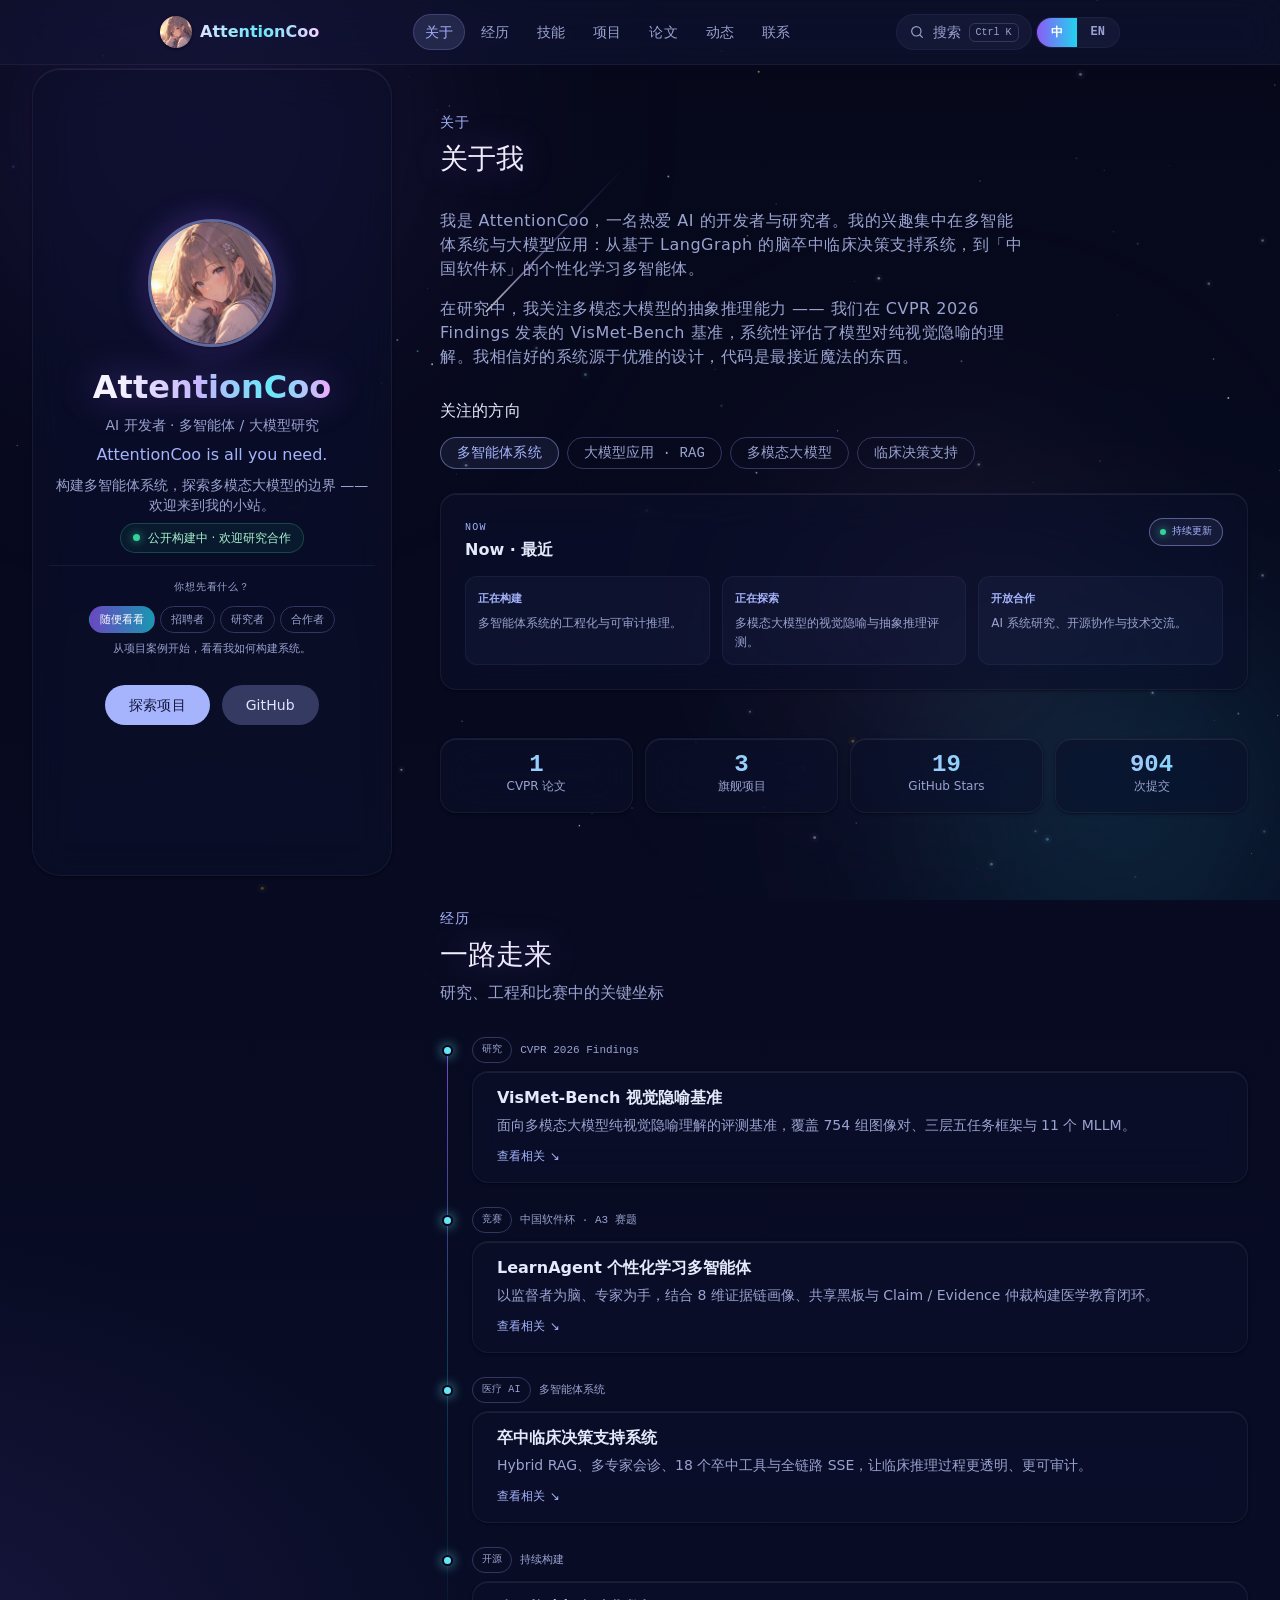
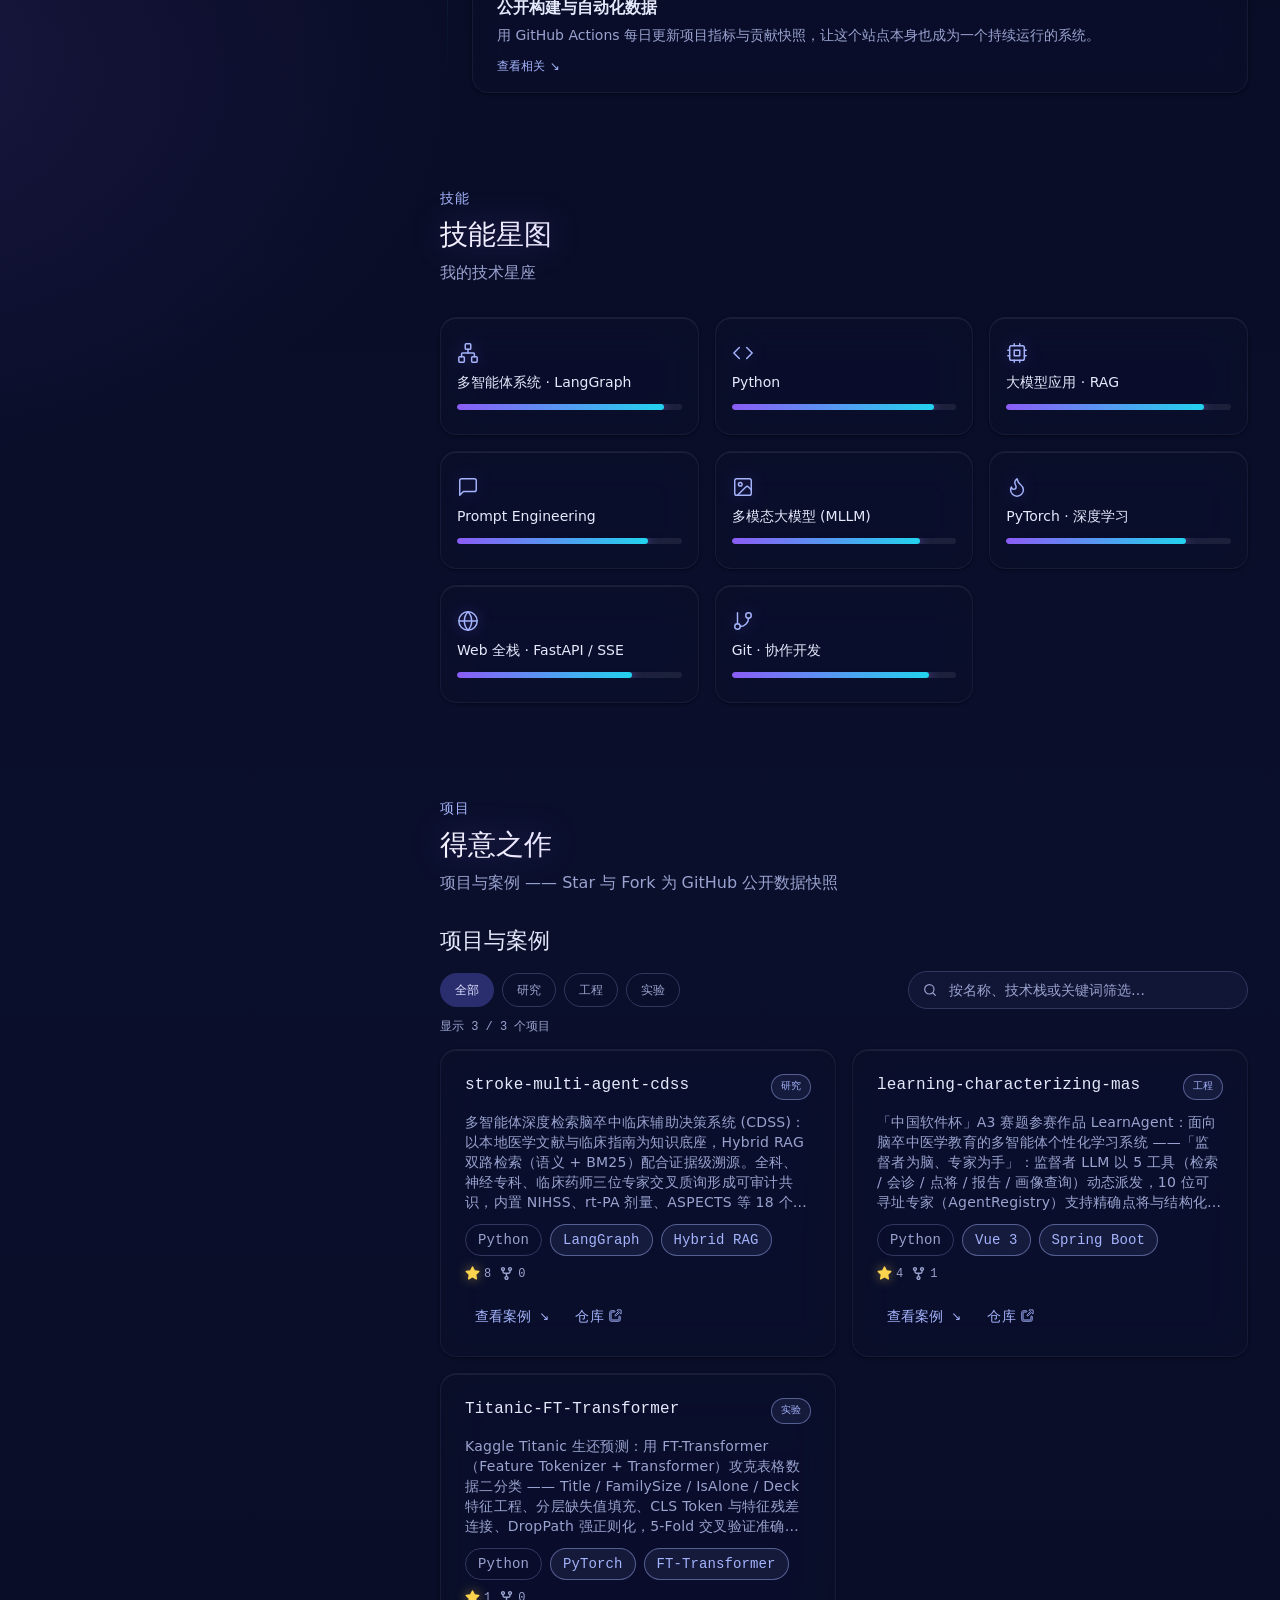
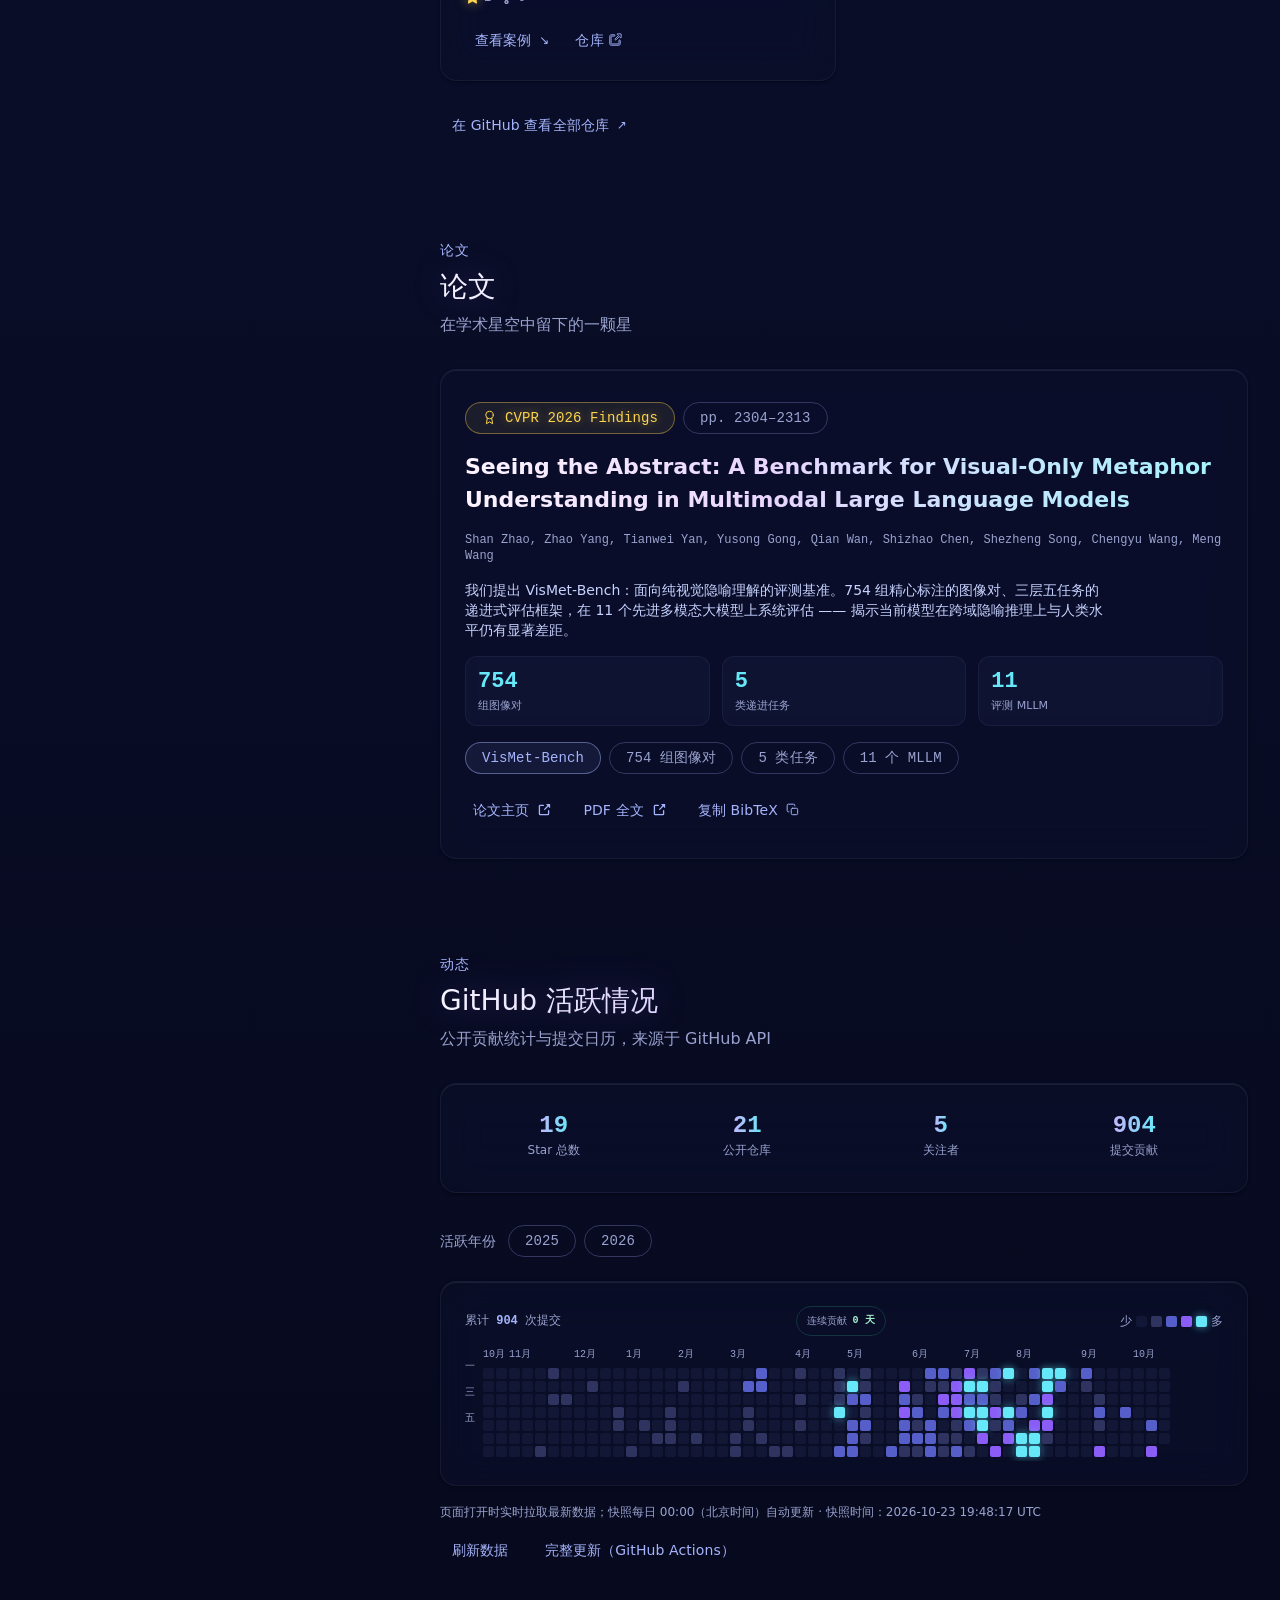
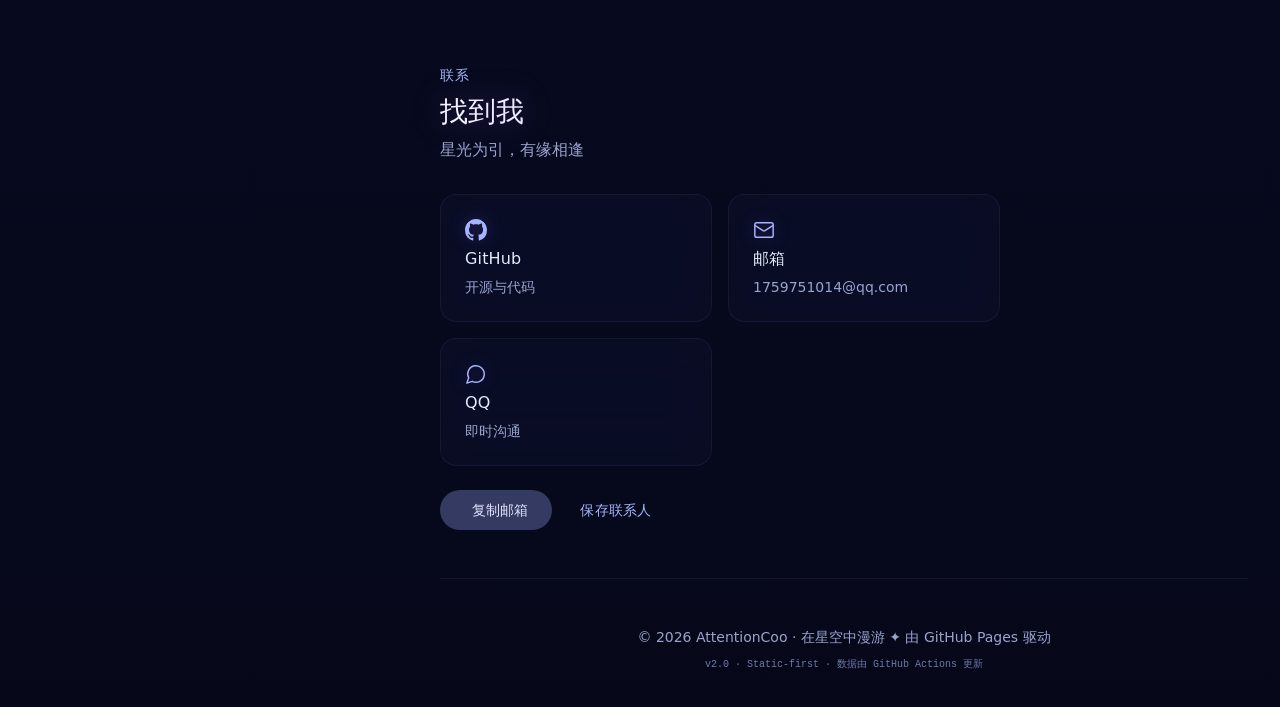
==== commit 1f8cef21: "Revert "feat: redesign site as content-first research portfolio" This reverts commit 94f3132306edee3" ====
--- a/index.html
+++ b/index.html
@@ -1,184 +1,322 @@
-﻿<!DOCTYPE html>
-<html lang="zh-CN" data-lang="zh" data-theme="night">
+<!DOCTYPE html>
+<html lang="zh-CN">
 <head>
   <meta charset="UTF-8" />
   <meta name="viewport" content="width=device-width, initial-scale=1.0" />
-  <meta name="description" content="AttentionCoo builds auditable multi-agent systems and studies how multimodal models understand the world." />
+  <meta name="description" content="AttentionCoo 的个人主页 —— AI 开发者与研究者：多智能体系统、大模型应用与多模态研究（CVPR 2026 Findings）。" />
   <meta name="author" content="AttentionCoo" />
-  <meta name="theme-color" content="#07080d" />
-  <title>AttentionCoo · Auditable AI Systems & Multimodal Research</title>
+  <meta name="theme-color" content="#06081a" />
+  <meta property="og:type" content="website" />
+  <meta property="og:site_name" content="AttentionCoo" />
+  <meta property="og:title" content="AttentionCoo · AI Systems & Research" />
+  <meta property="og:description" content="Multi-Agent Systems · LLM Applications · Multimodal Research. CVPR 2026 Findings author." />
+  <meta property="og:url" content="https://attentioncoo.github.io/" />
+  <meta property="og:image" content="https://attentioncoo.github.io/img/og-cover.png" />
+  <meta property="og:image:width" content="1200" />
+  <meta property="og:image:height" content="630" />
+  <meta property="og:locale" content="zh_CN" />
+  <meta property="og:locale:alternate" content="en_US" />
+  <meta name="twitter:card" content="summary_large_image" />
+  <meta name="twitter:title" content="AttentionCoo · AI Systems & Research" />
+  <meta name="twitter:description" content="Multi-Agent Systems · LLM Applications · Multimodal Research." />
+  <meta name="twitter:image" content="https://attentioncoo.github.io/img/og-cover.png" />
+  <title>AttentionCoo · 个人主页</title>
   <link rel="canonical" href="https://attentioncoo.github.io/" />
-  <link rel="icon" href="data:image/svg+xml,%3Csvg xmlns='http://www.w3.org/2000/svg' viewBox='0 0 100 100'%3E%3Crect width='100' height='100' rx='24' fill='%2307080d'/%3E%3Cpath d='M50 18l8 24 25 1-20 15 7 25-20-15-20 15 7-25-20-15 25-1z' fill='%239adcf4'/%3E%3C/svg%3E" />
-  <meta property="og:type" content="website" />
-  <meta property="og:title" content="AttentionCoo · Auditable AI Systems & Multimodal Research" />
-  <meta property="og:description" content="Auditable multi-agent systems, clinical reasoning and multimodal model research." />
-  <meta property="og:url" content="https://attentioncoo.github.io/" />
-  <meta property="og:image" content="https://attentioncoo.github.io/img/og-home.png" />
-  <meta name="twitter:card" content="summary_large_image" />
-  <link rel="alternate" type="application/rss+xml" title="AttentionCoo Notes" href="/feed.xml" />
+  <link rel="icon" href="data:image/svg+xml,%3Csvg xmlns='http://www.w3.org/2000/svg' viewBox='0 0 100 100'%3E%3Cdefs%3E%3ClinearGradient id='g' x1='0' y1='0' x2='1' y2='1'%3E%3Cstop offset='0' stop-color='%238b5cf6'/%3E%3Cstop offset='1' stop-color='%2322d3ee'/%3E%3C/linearGradient%3E%3C/defs%3E%3Crect width='100' height='100' rx='24' fill='url(%23g)'/%3E%3Cpath d='M50 16l9 27 28 1-22 17 8 27-23-17-23 17 8-27-22-17 28-1z' fill='%23fff'/%3E%3C/svg%3E" />
   <script>
+    // 首帧前应用已保存的语言，避免闪烁
     (function () {
       try {
-        var theme = localStorage.getItem('aco-theme') || 'night';
-        var lang = localStorage.getItem('aco-lang') || 'zh';
-        document.documentElement.dataset.theme = theme === 'paper' ? 'paper' : 'night';
-        document.documentElement.dataset.lang = lang === 'en' ? 'en' : 'zh';
+        var lang = localStorage.getItem('attentioncoo-lang');
         document.documentElement.lang = lang === 'en' ? 'en' : 'zh-CN';
-      } catch (error) {}
+      } catch (err) { /* ignore */ }
     })();
   </script>
-  <link rel="stylesheet" href="/css/site.css" />
-  <link rel="manifest" href="/manifest.webmanifest" />
   <script type="application/ld+json">
-{
-  "@context": "https://schema.org",
-  "@type": "WebSite",
-  "name": "AttentionCoo",
-  "url": "https://attentioncoo.github.io/",
-  "description": "Auditable multi-agent systems, clinical reasoning and multimodal model research."
-}
+    {
+      "@context": "https://schema.org",
+      "@type": "Person",
+      "name": "AttentionCoo",
+      "url": "https://attentioncoo.github.io/",
+      "image": "https://attentioncoo.github.io/img/avatar.jpg",
+      "email": "mailto:1759751014@qq.com",
+      "sameAs": ["https://github.com/AttentionCoo"],
+      "knowsAbout": ["Multi-Agent Systems", "Large Language Models", "Multimodal LLMs", "Clinical Decision Support"]
+    }
   </script>
   <script type="application/ld+json">
-{
-  "@context": "https://schema.org",
-  "@type": "Person",
-  "name": "AttentionCoo",
-  "url": "https://attentioncoo.github.io/",
-  "image": "https://attentioncoo.github.io/img/avatar.jpg",
-  "email": "mailto:1759751014@qq.com",
-  "sameAs": [
-    "https://github.com/AttentionCoo"
-  ],
-  "knowsAbout": [
-    "Multi-Agent Systems",
-    "Large Language Models",
-    "Multimodal LLMs",
-    "Clinical Decision Support"
-  ]
-}
+    {
+      "@context": "https://schema.org",
+      "@type": "ScholarlyArticle",
+      "name": "Seeing the Abstract: A Benchmark for Visual-Only Metaphor Understanding in Multimodal Large Language Models",
+      "author": ["Shan Zhao", "Zhao Yang", "Tianwei Yan", "Yusong Gong", "Qian Wan", "Shizhao Chen", "Shezheng Song", "Chengyu Wang", "Meng Wang"],
+      "datePublished": "2026",
+      "isPartOf": {"@type": "PublicationVolume", "name": "CVPR 2026 Findings"},
+      "url": "https://www.openaccess.thecvf.com/content/CVPR2026F/html/Zhao_Seeing_the_Abstract_A_Benchmark_for_Visual-Only_Metaphor_Understanding_in_CVPRF_2026_paper.html"
+    }
   </script>
+  <link rel="stylesheet" href="css/style.css?v=12" />
 </head>
-<body data-page="home" data-title-zh="AttentionCoo · 可审计的 AI 系统与多模态研究" data-title-en="AttentionCoo · Auditable AI Systems & Multimodal Research">
-  <a class="skip-link" href="#main">
-    <span class="lang-zh">跳到主要内容</span><span class="lang-en">Skip to content</span>
-  </a>
-  <div id="site-header"></div>
-  <main id="main">
-    <section class="hero">
-      <div class="container hero-grid">
-        <div class="hero-copy">
-          <p class="eyebrow">AttentionCoo · AI systems & research</p>
-          <h1>
-            <span class="lang-zh">构建<em>可审计</em>的 Agent 系统，研究模型如何理解世界。</span>
-            <span class="lang-en">I build <em>auditable</em> agents and study how models understand the world.</span>
-          </h1>
-          <p class="hero-lead">
-            <span class="lang-zh">从卒中临床决策到多模态隐喻评测，我关注让复杂推理过程变得可检查、可讨论、可改进。</span>
-            <span class="lang-en">From clinical decision support to multimodal metaphor evaluation, I care about making complex reasoning inspectable, discussable and improvable.</span>
-          </p>
-          <div class="hero-actions">
-            <a class="button button--primary" href="/work/">
-              <span class="lang-zh">查看项目</span><span class="lang-en">View work</span>
-            </a>
-            <a class="button button--ghost" href="/notes/">
-              <span class="lang-zh">阅读笔记</span><span class="lang-en">Read notes</span>
-            </a>
-            <a class="button button--text" href="mailto:1759751014@qq.com">Email ↗</a>
-          </div>
-        </div>
-        <aside class="hero-aside">
-          <div class="portrait-wrap">
-            <img class="portrait" src="/img/avatar.jpg" alt="AttentionCoo" width="74" height="74" />
-            <div class="portrait-meta">
-              <span class="portrait-name">AttentionCoo</span>
-              <span class="portrait-role">AI systems · Research · Engineering</span>
-            </div>
-          </div>
-          <div class="status-pill">
-            <span class="status-dot" aria-hidden="true"></span>
-            <span class="lang-zh">开放研究合作</span><span class="lang-en">Open to research collaboration</span>
-          </div>
-          <ul class="now-list">
-            <li><span>Building</span><span><span class="lang-zh">LearnAgent 与卒中 CDSS</span><span class="lang-en">LearnAgent & Stroke CDSS</span></span></li>
-            <li><span>Exploring</span><span><span class="lang-zh">多模态视觉隐喻评测</span><span class="lang-en">Visual metaphor evaluation for MLLMs</span></span></li>
-            <li><span>Based</span><span><span class="lang-zh">中国 · UTC+8</span><span class="lang-en">China · UTC+8</span></span></li>
-          </ul>
-          <p class="local-time" data-local-time>China · UTC+8</p>
-        </aside>
-      </div>
-    </section>
-    <section class="section">
-      <div class="container">
-        <div class="section-head">
-          <div>
-            <span class="section-index">01 / WORK</span>
-            <h2><span class="lang-zh">精选项目</span><span class="lang-en">Selected work</span></h2>
-          </div>
-          <a class="section-link" href="/work/">
-            <span class="lang-zh">全部项目</span><span class="lang-en">All work</span> ↗
-          </a>
-        </div>
-        <div class="work-list" id="featured-work"></div>
-      </div>
-    </section>
-
-    <section class="section section--soft">
-      <div class="container">
-        <div class="research-spotlight">
-          <div>
-            <div class="research-badge">CVPR 2026 Findings</div>
-            <h2><a href="/research/">VisMet-Bench</a></h2>
-            <p>
-              <span class="lang-zh">Seeing the Abstract：面向多模态大模型纯视觉隐喻理解的评测基准。我们系统评估了 11 个先进 MLLM，揭示跨域隐喻推理与人类水平之间仍有明显差距。</span>
-              <span class="lang-en">Seeing the Abstract: a benchmark for visual-only metaphor understanding in MLLMs. Across 11 advanced models, cross-domain metaphor reasoning remains far from human-level.</span>
-            </p>
-            <div class="research-actions">
-              <a class="button button--ghost" href="/research/"><span class="lang-zh">阅读研究概览</span><span class="lang-en">Read the research brief</span> →</a>
-              <a class="button button--text" href="https://www.openaccess.thecvf.com/content/CVPR2026F/html/Zhao_Seeing_the_Abstract_A_Benchmark_for_Visual-Only_Metaphor_Understanding_in_CVPRF_2026_paper.html" target="_blank" rel="noopener noreferrer">Paper ↗</a>
-            </div>
-          </div>
-          <div class="research-visual">
-            <div class="metric"><strong>754</strong><span><span class="lang-zh">组图像对</span><span class="lang-en">image pairs</span></span></div>
-            <div class="metric"><strong>5</strong><span><span class="lang-zh">类递进任务</span><span class="lang-en">task families</span></span></div>
-            <div class="metric"><strong>11</strong><span><span class="lang-zh">评测 MLLM</span><span class="lang-en">MLLMs evaluated</span></span></div>
-          </div>
+<body>
+  <a class="skip-link" href="#main-content" data-i18n="a11y.skip">跳到主要内容</a>
+
+  <!-- 星空画布与极光（固定背景层） -->
+  <canvas id="stars" aria-hidden="true"></canvas>
+  <div class="aurora" aria-hidden="true">
+    <span class="blob blob-violet"></span>
+    <span class="blob blob-cyan"></span>
+    <span class="blob blob-pink"></span>
+  </div>
+
+  <!-- 顶部应用栏 -->
+  <header class="appbar">
+    <div class="container appbar__inner">
+      <a class="appbar__brand" href="#top" aria-label="AttentionCoo · Home">
+        <img class="appbar__avatar" src="img/avatar.jpg" alt="" width="32" height="32" />
+        <span class="appbar__name">AttentionCoo</span>
+      </a>
+      <nav class="appbar__nav" aria-label="Primary">
+        <a class="appbar__link" href="#about" data-i18n="nav.about">关于</a>
+        <a class="appbar__link" href="#journey" data-i18n="nav.journey">经历</a>
+        <a class="appbar__link" href="#skills" data-i18n="nav.skills">技能</a>
+        <a class="appbar__link" href="#projects" data-i18n="nav.projects">项目</a>
+        <a class="appbar__link" href="#publications" data-i18n="nav.publications">论文</a>
+        <a class="appbar__link" href="#activity" data-i18n="nav.activity">动态</a>
+        <a class="appbar__link" href="#contact" data-i18n="nav.contact">联系</a>
+      </nav>
+      <div class="appbar__actions">
+        <button class="appbar__search" id="open-search" type="button" aria-haspopup="dialog" aria-keyshortcuts="Control+K Meta+K">
+          <svg viewBox="0 0 24 24" fill="none" stroke="currentColor" stroke-width="1.8" stroke-linecap="round" aria-hidden="true"><circle cx="11" cy="11" r="7"/><path d="m20 20-3.5-3.5"/></svg>
+          <span class="appbar__search-label" data-i18n="search.open">搜索</span>
+          <kbd id="search-shortcut" class="appbar__search-kbd">⌘K</kbd>
+        </button>
+        <div class="lang-toggle" role="group" aria-label="Language / 语言">
+          <button class="lang-btn" type="button" data-lang="zh">中</button>
+          <button class="lang-btn" type="button" data-lang="en">EN</button>
         </div>
       </div>
-    </section>
-    <section class="section">
-      <div class="container">
-        <div class="section-head">
-          <div>
-            <span class="section-index">03 / NOTES</span>
-            <h2><span class="lang-zh">最近笔记</span><span class="lang-en">Latest notes</span></h2>
-          </div>
-          <a class="section-link" href="/notes/">
-            <span class="lang-zh">全部笔记</span><span class="lang-en">All notes</span> ↗
-          </a>
+    </div>
+  </header>
+
+  <!-- 分屏布局：右侧固定英雄面板 + 左侧滚动内容 -->
+  <div class="layout">
+    <aside class="layout__hero">
+      <section id="top" class="hero">
+        <div class="container hero__inner">
+          <img class="hero__avatar" src="img/avatar.jpg" alt="AttentionCoo" width="128" height="128" />
+          <h1 class="hero__name">AttentionCoo</h1>
+          <p class="hero__role" data-i18n="hero.role">AI 开发者 · 多智能体 / 大模型研究</p>
+          <p class="hero__tagline" data-i18n="hero.tagline">AttentionCoo is all you need.</p>
+          <p class="hero__bio" data-i18n="hero.bio">构建多智能体系统，探索多模态大模型的边界 —— 欢迎来到我的小站。</p>
+          <p class="hero__status">
+            <span class="hero__status-dot" aria-hidden="true"></span>
+            <span data-i18n="hero.status">公开构建中 · 欢迎研究合作</span>
+          </p>
+
+          <div class="hero__intents" id="hero-intents" role="group" aria-label="Explore mode">
+            <p class="hero__intent-label" data-i18n="hero.intentLabel">你想先看什么？</p>
+            <div class="hero__intent-options">
+              <button class="intent-btn" type="button" data-intent="explorer" data-i18n="intent.explorer" aria-pressed="false">随便看看</button>
+              <button class="intent-btn" type="button" data-intent="recruiter" data-i18n="intent.recruiter" aria-pressed="false">招聘者</button>
+              <button class="intent-btn" type="button" data-intent="researcher" data-i18n="intent.researcher" aria-pressed="false">研究者</button>
+              <button class="intent-btn" type="button" data-intent="collaborator" data-i18n="intent.collaborator" aria-pressed="false">合作者</button>
+            </div>
+            <p class="hero__intent-hint" id="intent-hint" aria-live="polite">从项目案例开始，看看我如何构建系统。</p>
+          </div>
+
+          <div class="hero__actions">
+            <a class="m3-button m3-button--filled" id="hero-primary-cta" href="#projects">
+              <span class="m3-button__label" id="hero-primary-label">探索项目</span>
+            </a>
+            <a class="m3-button m3-button--tonal" href="https://github.com/AttentionCoo" target="_blank" rel="noopener noreferrer">
+              <span class="m3-button__label">GitHub</span>
+            </a>
+          </div>
         </div>
-        <div class="note-list" id="latest-notes"></div>
+      </section>
+    </aside>
+
+    <div class="layout__content">
+      <main id="main-content">
+        <!-- 关于我 -->
+        <section class="m3-section" id="about">
+          <div class="m3-section__header">
+            <p class="m3-section__eyebrow" data-i18n="about.eyebrow">关于</p>
+            <h2 class="m3-section__title" data-i18n="about.title">关于我</h2>
+          </div>
+          <div class="about__body">
+            <p class="about__p" data-i18n="about.p1">我是 AttentionCoo，一名热爱 AI 的开发者与研究者。我的兴趣集中在多智能体系统与大模型应用：从基于 LangGraph 的脑卒中临床决策支持系统，到「中国软件杯」的个性化学习多智能体。</p>
+            <p class="about__p" data-i18n="about.p2">在研究中，我关注多模态大模型的抽象推理能力 —— 我们在 CVPR 2026 Findings 发表的 VisMet-Bench 基准，系统性评估了模型对纯视觉隐喻的理解。我相信好的系统源于优雅的设计，代码是最接近魔法的东西。</p>
+            <div class="about__focus">
+              <h3 class="about__focus-title" data-i18n="about.focusTitle">关注的方向</h3>
+              <div class="about__chips" id="about-chips">
+                <!-- 由 JS 渲染 -->
+              </div>
+            </div>
+          </div>
+          <div class="about__now" id="about-now" aria-live="polite">
+            <!-- 由 features.js 渲染 -->
+          </div>
+          <div class="about__stats" id="about-stats">
+            <!-- 由 JS 渲染 -->
+          </div>
+        </section>
+
+        <!-- 经历时间线 -->
+        <section class="m3-section" id="journey">
+          <div class="m3-section__header">
+            <p class="m3-section__eyebrow" data-i18n="journey.eyebrow">经历</p>
+            <h2 class="m3-section__title" data-i18n="journey.title">一路走来</h2>
+            <p class="m3-section__subtitle" data-i18n="journey.subtitle">研究、工程和比赛中的关键坐标</p>
+          </div>
+          <div class="timeline" id="timeline">
+            <!-- 由 features.js 渲染 -->
+          </div>
+        </section>
+
+        <!-- 技能 -->
+        <section class="m3-section" id="skills">
+          <div class="m3-section__header">
+            <p class="m3-section__eyebrow" data-i18n="skills.eyebrow">技能</p>
+            <h2 class="m3-section__title" data-i18n="skills.title">技能星图</h2>
+            <p class="m3-section__subtitle" data-i18n="skills.subtitle">我的技术星座</p>
+          </div>
+          <div class="skills-grid" id="skills-grid">
+            <!-- 由 JS 渲染 -->
+          </div>
+        </section>
+
+        <!-- 项目 -->
+        <section class="m3-section" id="projects">
+          <div class="m3-section__header">
+            <p class="m3-section__eyebrow" data-i18n="projects.eyebrow">项目</p>
+            <h2 class="m3-section__title" data-i18n="projects.title">得意之作</h2>
+            <p class="m3-section__subtitle" data-i18n="projects.subtitle">项目与案例 —— Star 与 Fork 为 GitHub 公开数据快照</p>
+          </div>
+          <h3 class="projects__subhead" data-i18n="projects.featuredTitle">项目与案例</h3>
+          <div class="projects__toolbar">
+            <div class="project-controls" id="project-controls">
+              <!-- 由 features.js 渲染 -->
+            </div>
+          </div>
+          <p class="projects__count" id="project-count" aria-live="polite"></p>
+          <div class="projects__grid" id="projects-grid">
+            <!-- 由 JS 渲染 -->
+          </div>
+          <div class="projects__empty" id="projects-empty" hidden>
+            <span aria-hidden="true">✦</span>
+            <p data-i18n="projects.empty">没有找到匹配项目，试试其他关键词。</p>
+          </div>
+          <div class="projects__viewall">
+            <a class="m3-button m3-button--text" href="https://github.com/AttentionCoo?tab=repositories" target="_blank" rel="noopener noreferrer">
+              <span class="m3-button__label" data-i18n="projects.viewAll">在 GitHub 查看全部仓库</span>
+              <span class="m3-button__icon" aria-hidden="true">↗</span>
+            </a>
+          </div>
+        </section>
+
+        <!-- 论文 -->
+        <section class="m3-section" id="publications">
+          <div class="m3-section__header">
+            <p class="m3-section__eyebrow" data-i18n="pubs.eyebrow">论文</p>
+            <h2 class="m3-section__title" data-i18n="pubs.title">论文</h2>
+            <p class="m3-section__subtitle" data-i18n="pubs.subtitle">在学术星空中留下的一颗星</p>
+          </div>
+          <div id="paper-card">
+            <!-- 由 JS 渲染 -->
+          </div>
+        </section>
+
+        <!-- 动态 -->
+        <section class="m3-section" id="activity">
+          <div class="m3-section__header">
+            <p class="m3-section__eyebrow" data-i18n="activity.eyebrow">动态</p>
+            <h2 class="m3-section__title" data-i18n="activity.title">GitHub 活跃情况</h2>
+            <p class="m3-section__subtitle" data-i18n="activity.subtitle">公开贡献统计与提交日历，来源于 GitHub API</p>
+          </div>
+          <div id="activity-box">
+            <!-- 由 JS 渲染 -->
+          </div>
+        </section>
+
+        <!-- 联系 -->
+        <section class="m3-section" id="contact">
+          <div class="m3-section__header">
+            <p class="m3-section__eyebrow" data-i18n="contact.eyebrow">联系</p>
+            <h2 class="m3-section__title" data-i18n="contact.title">找到我</h2>
+            <p class="m3-section__subtitle" data-i18n="contact.subtitle">星光为引，有缘相逢</p>
+          </div>
+          <div class="contact__links">
+            <a class="contact__card spotlight" href="https://github.com/AttentionCoo" target="_blank" rel="noopener noreferrer">
+              <span class="contact__icon" aria-hidden="true"><svg viewBox="0 0 16 16" fill="currentColor"><path d="M8 0c4.42 0 8 3.58 8 8a8.013 8.013 0 0 1-5.45 7.59c-.4.08-.55-.17-.55-.38 0-.27.01-1.13.01-2.2 0-.75-.25-1.23-.54-1.48 1.78-.2 3.65-.88 3.65-3.95 0-.88-.31-1.59-.82-2.15.08-.2.36-1.02-.08-2.12 0 0-.67-.22-2.2.82-.64-.18-1.32-.27-2-.27-.68 0-1.36.09-2 .27-1.53-1.03-2.2-.82-2.2-.82-.44 1.1-.16 1.92-.08 2.12-.51.56-.82 1.28-.82 2.15 0 3.06 1.86 3.75 3.64 3.95-.23.2-.44.55-.51 1.07-.46.21-1.61.55-2.33-.66-.15-.24-.6-.83-1.23-.82-.67.01-.27.38.01.53.34.19.73.9.82 1.13.16.45.68 1.31 2.69.94 0 .67.01 1.3.01 1.49 0 .21-.15.45-.55.38A7.995 7.995 0 0 1 0 8c0-4.42 3.58-8 8-8Z"/></svg></span>
+              <span class="contact__card-label">GitHub</span>
+              <span class="contact__card-desc" data-i18n="contact.github.desc">开源与代码</span>
+            </a>
+            <a class="contact__card spotlight" href="mailto:1759751014@qq.com">
+              <span class="contact__icon" aria-hidden="true"><svg viewBox="0 0 24 24" fill="none" stroke="currentColor" stroke-width="1.6" stroke-linecap="round" stroke-linejoin="round"><rect x="2" y="4" width="20" height="16" rx="2"/><path d="m22 7-8.97 5.7a1.94 1.94 0 0 1-2.06 0L2 7"/></svg></span>
+              <span class="contact__card-label" data-i18n="contact.email.label">邮箱</span>
+              <span class="contact__card-desc">1759751014@qq.com</span>
+            </a>
+            <a class="contact__card spotlight" href="tencent://message/?uin=1759751014&site=qq&menu=yes">
+              <span class="contact__icon" aria-hidden="true"><svg viewBox="0 0 24 24" fill="none" stroke="currentColor" stroke-width="1.6" stroke-linecap="round" stroke-linejoin="round"><path d="M7.9 20A9 9 0 1 0 4 16.1L2 22Z"/></svg></span>
+              <span class="contact__card-label">QQ</span>
+              <span class="contact__card-desc" data-i18n="contact.qq.desc">即时沟通</span>
+            </a>
+          </div>
+          <div class="contact__actions">
+            <button class="m3-button m3-button--tonal" id="copy-email-btn" type="button" data-copy-email>
+              <span class="m3-button__icon" aria-hidden="true"><svg viewBox="0 0 24 24" fill="none" stroke="currentColor" stroke-width="1.7" stroke-linecap="round" stroke-linejoin="round"><rect x="9" y="9" width="11" height="11" rx="2"/><path d="M5 15H4a2 2 0 0 1-2-2V4a2 2 0 0 1 2-2h9a2 2 0 0 1 2 2v1"/></svg></span>
+              <span class="m3-button__label" data-i18n="contact.copyEmail">复制邮箱</span>
+            </button>
+            <a class="m3-button m3-button--text" href="AttentionCoo.vcf" download="AttentionCoo.vcf">
+              <span class="m3-button__icon" aria-hidden="true"><svg viewBox="0 0 24 24" fill="none" stroke="currentColor" stroke-width="1.7" stroke-linecap="round" stroke-linejoin="round"><path d="M12 3v12"/><path d="m7 10 5 5 5-5"/><path d="M5 21h14"/></svg></span>
+              <span class="m3-button__label" data-i18n="contact.vcard">保存联系人</span>
+            </a>
+          </div>
+        </section>
+      </main>
+
+      <footer class="m3-footer">
+        <p>© <span id="year"></span> AttentionCoo · <span data-i18n="footer.line">在星空中漫游 ✦ 由 GitHub Pages 驱动</span></p>
+        <p class="m3-footer__meta"><span>v2.0</span> · <span data-i18n="footer.note">Static-first · 数据由 GitHub Actions 更新</span></p>
+      </footer>
+    </div>
+  </div>
+
+  <!-- 全局搜索 / 命令面板 -->
+  <dialog class="site-dialog search-dialog" id="search-dialog" aria-labelledby="search-dialog-title">
+    <div class="search-dialog__shell">
+      <div class="search-dialog__head">
+        <div>
+          <p class="dialog-eyebrow" data-i18n="search.eyebrow">Spotlight</p>
+          <h2 class="dialog-title" id="search-dialog-title" data-i18n="search.title">搜索星站</h2>
+        </div>
+        <button class="icon-button" type="button" data-close-search aria-label="关闭">
+          <svg viewBox="0 0 24 24" fill="none" stroke="currentColor" stroke-width="1.8" stroke-linecap="round" aria-hidden="true"><path d="M6 6l12 12M18 6 6 18"/></svg>
+        </button>
       </div>
-    </section>
-
-    <section class="section section--soft">
-      <div class="container contact-block">
-        <h2>
-          <span class="lang-zh">有值得做的事？<br>发一封邮件。</span>
-          <span class="lang-en">Building something worth<br>a careful conversation?</span>
-        </h2>
-        <div class="contact-links">
-          <a href="mailto:1759751014@qq.com">Email ↗</a>
-          <a href="https://github.com/AttentionCoo" target="_blank" rel="noopener noreferrer">GitHub ↗</a>
-          <a href="/about/cv.html">CV ↗</a>
-          <a href="/feed.xml">RSS ↗</a>
-        </div>
+      <div class="command-input-wrap">
+        <svg viewBox="0 0 24 24" fill="none" stroke="currentColor" stroke-width="1.8" stroke-linecap="round" aria-hidden="true"><circle cx="11" cy="11" r="7"/><path d="m20 20-3.5-3.5"/></svg>
+        <label class="sr-only" for="command-input" data-i18n="search.title">搜索星站</label>
+        <input id="command-input" type="search" autocomplete="off" spellcheck="false" role="combobox" aria-autocomplete="list" aria-expanded="true" aria-controls="command-results" placeholder="搜索项目、论文、经历或联系方式…" />
       </div>
-    </section>
-  </main>
-
-  <div id="site-footer"></div>
-  <script src="/js/site-data.js"></script>
-  <script src="/js/activity-data.js"></script>
-  <script src="/js/site.js"></script>
+      <div class="command-results" id="command-results" role="listbox" aria-label="搜索结果"></div>
+      <div class="command-footer">
+        <span data-i18n="search.hint">↑↓ 选择 · Enter 打开 · Esc 关闭</span>
+        <span class="command-footer__brand">AttentionCoo / ⌘K</span>
+      </div>
+    </div>
+  </dialog>
+
+  <!-- 项目案例弹窗 -->
+  <dialog class="site-dialog project-dialog" id="project-dialog" aria-labelledby="project-detail-title">
+    <div id="project-detail"></div>
+  </dialog>
+
+  <div class="site-toast" id="site-toast" role="status" aria-live="polite" aria-atomic="true"></div>
+
+  <script src="js/activity-data.js?v=12"></script>
+  <script src="js/main.js?v=12"></script>
+  <script src="js/features.js?v=12"></script>
 </body>
 </html>
--- a/css/style.css
+++ b/css/style.css
@@ -0,0 +1,2620 @@
+/* ============================================================
+   AttentionCoo · 星空小站
+   Material Design 3 设计令牌 + 星空极光玻璃拟态
+   布局参考 Tuning-Luna.github.io：右侧固定英雄面板 + 左侧滚动内容
+   ============================================================ */
+
+/* ---------- MD3 色彩令牌（深空紫蓝配色） ---------- */
+:root {
+  --md-sys-color-primary: #a5b4fc;
+  --md-sys-color-on-primary: #14173d;
+  --md-sys-color-primary-container: #2a2e6e;
+  --md-sys-color-on-primary-container: #dfe2ff;
+  --md-sys-color-secondary: #8f96d9;
+  --md-sys-color-on-secondary: #1a1e45;
+  --md-sys-color-secondary-container: #343a62;
+  --md-sys-color-on-secondary-container: #e1e3ff;
+  --md-sys-color-tertiary: #67e8f9;
+  --md-sys-color-on-tertiary: #062f36;
+  --md-sys-color-tertiary-container: #1d4a52;
+  --md-sys-color-on-tertiary-container: #c2f4fd;
+  --md-sys-color-error: #ffb4ab;
+  --md-sys-color-on-error: #690005;
+  --md-sys-color-error-container: #93000a;
+  --md-sys-color-on-error-container: #ffdad6;
+  --md-sys-color-background: #06081a;
+  --md-sys-color-on-background: #e6e9fb;
+  --md-sys-color-surface: #06081a;
+  --md-sys-color-on-surface: #e6e9fb;
+  --md-sys-color-surface-variant: #23264a;
+  --md-sys-color-on-surface-variant: #9aa3cf;
+  --md-sys-color-outline: #6f77a8;
+  --md-sys-color-outline-variant: #33375f;
+  --md-sys-color-surface-container-lowest: #03040f;
+  --md-sys-color-surface-container-low: #0c0f26;
+  --md-sys-color-surface-container: #111430;
+  --md-sys-color-surface-container-high: #1a1e40;
+  --md-sys-color-surface-container-highest: #252a4e;
+  --md-sys-color-surface-dim: #06081a;
+  --md-sys-color-surface-bright: #2c315c;
+  --md-sys-color-surface-tint: #a5b4fc;
+  --md-sys-color-inverse-surface: #e6e9fb;
+  --md-sys-color-inverse-on-surface: #2b2f52;
+  --md-sys-color-inverse-primary: #4b52b0;
+  --md-sys-color-shadow: #000000;
+  --md-sys-color-scrim: #000000;
+
+  /* 星空点缀色 */
+  --star-gold: #fcd34d;
+  --star-cyan: #67e8f9;
+  --aurora-violet: #8b5cf6;
+  --aurora-cyan: #22d3ee;
+  --aurora-pink: #f0abfc;
+
+  /* ---------- 字体 ---------- */
+  --md-ref-typeface: 'Inter', 'Segoe UI', 'Noto Sans SC', 'PingFang SC',
+    'Microsoft YaHei', system-ui, -apple-system, sans-serif;
+  --md-ref-typeface-display: 'Segoe UI', 'Inter', 'Noto Sans SC', 'PingFang SC',
+    'Microsoft YaHei', system-ui, -apple-system, sans-serif;
+  --md-ref-typeface-mono: 'Cascadia Code', 'JetBrains Mono', ui-monospace,
+    'SFMono-Regular', Consolas, 'Liberation Mono', monospace;
+
+  /* ---------- 字号（M3 字阶） ---------- */
+  --md-sys-typescale-display-small-size: 36px;
+  --md-sys-typescale-display-small-weight: 400;
+  --md-sys-typescale-display-small-line-height: 44px;
+  --md-sys-typescale-headline-large-size: 32px;
+  --md-sys-typescale-headline-large-weight: 400;
+  --md-sys-typescale-headline-large-line-height: 40px;
+  --md-sys-typescale-headline-medium-size: 28px;
+  --md-sys-typescale-headline-medium-weight: 400;
+  --md-sys-typescale-headline-medium-line-height: 36px;
+  --md-sys-typescale-headline-small-size: 24px;
+  --md-sys-typescale-headline-small-weight: 400;
+  --md-sys-typescale-headline-small-line-height: 32px;
+  --md-sys-typescale-title-large-size: 22px;
+  --md-sys-typescale-title-large-weight: 400;
+  --md-sys-typescale-title-large-line-height: 28px;
+  --md-sys-typescale-title-medium-size: 16px;
+  --md-sys-typescale-title-medium-weight: 500;
+  --md-sys-typescale-title-medium-line-height: 24px;
+  --md-sys-typescale-title-medium-tracking: 0.15px;
+  --md-sys-typescale-title-small-size: 14px;
+  --md-sys-typescale-title-small-weight: 500;
+  --md-sys-typescale-title-small-line-height: 20px;
+  --md-sys-typescale-title-small-tracking: 0.1px;
+  --md-sys-typescale-body-large-size: 16px;
+  --md-sys-typescale-body-large-weight: 400;
+  --md-sys-typescale-body-large-line-height: 24px;
+  --md-sys-typescale-body-large-tracking: 0.5px;
+  --md-sys-typescale-body-medium-size: 14px;
+  --md-sys-typescale-body-medium-weight: 400;
+  --md-sys-typescale-body-medium-line-height: 20px;
+  --md-sys-typescale-body-medium-tracking: 0.25px;
+  --md-sys-typescale-body-small-size: 12px;
+  --md-sys-typescale-body-small-weight: 400;
+  --md-sys-typescale-body-small-line-height: 16px;
+  --md-sys-typescale-body-small-tracking: 0.4px;
+  --md-sys-typescale-label-large-size: 14px;
+  --md-sys-typescale-label-large-weight: 500;
+  --md-sys-typescale-label-large-line-height: 20px;
+  --md-sys-typescale-label-large-tracking: 0.1px;
+  --md-sys-typescale-label-medium-size: 12px;
+  --md-sys-typescale-label-medium-weight: 500;
+  --md-sys-typescale-label-medium-line-height: 16px;
+  --md-sys-typescale-label-medium-tracking: 0.5px;
+  --md-sys-typescale-label-small-size: 11px;
+  --md-sys-typescale-label-small-weight: 500;
+  --md-sys-typescale-label-small-line-height: 16px;
+  --md-sys-typescale-label-small-tracking: 0.5px;
+
+  /* ---------- 形状 ---------- */
+  --md-sys-shape-corner-none: 0px;
+  --md-sys-shape-corner-extra-small: 4px;
+  --md-sys-shape-corner-small: 8px;
+  --md-sys-shape-corner-medium: 12px;
+  --md-sys-shape-corner-large: 16px;
+  --md-sys-shape-corner-extra-large: 28px;
+  --md-sys-shape-corner-full: 9999px;
+
+  /* ---------- 阴影 ---------- */
+  --md-sys-elevation-level0: 0 0 0 0 transparent;
+  --md-sys-elevation-level1: 0 1px 2px rgb(0 0 0 / 30%), 0 1px 3px 1px rgb(0 0 0 / 15%);
+  --md-sys-elevation-level2: 0 1px 2px rgb(0 0 0 / 30%), 0 2px 6px 2px rgb(0 0 0 / 15%);
+  --md-sys-elevation-level3: 0 1px 3px rgb(0 0 0 / 30%), 0 4px 8px 3px rgb(0 0 0 / 15%);
+  --md-sys-elevation-level4: 0 2px 3px rgb(0 0 0 / 30%), 0 6px 10px 4px rgb(0 0 0 / 15%);
+
+  /* ---------- 间距 ---------- */
+  --md-sys-spacing-xs: 4px;
+  --md-sys-spacing-sm: 8px;
+  --md-sys-spacing-md: 12px;
+  --md-sys-spacing-lg: 16px;
+  --md-sys-spacing-xl: 24px;
+  --md-sys-spacing-2xl: 32px;
+  --md-sys-spacing-3xl: 48px;
+  --md-sys-spacing-4xl: 64px;
+  --md-sys-spacing-5xl: 96px;
+
+  /* ---------- 动效 ---------- */
+  --md-sys-motion-duration-short1: 100ms;
+  --md-sys-motion-duration-short2: 200ms;
+  --md-sys-motion-duration-short3: 300ms;
+  --md-sys-motion-duration-short4: 400ms;
+  --md-sys-motion-duration-medium1: 500ms;
+  --md-sys-motion-duration-medium2: 700ms;
+  --md-sys-motion-duration-long1: 1000ms;
+  --md-sys-motion-easing-standard: cubic-bezier(0.2, 0, 0, 1);
+  --md-sys-motion-easing-emphasized-decelerate: cubic-bezier(0.05, 0.7, 0.1, 1);
+  --md-sys-motion-easing-emphasized-accelerate: cubic-bezier(0.3, 0, 0.8, 0.15);
+
+  /* ---------- 玻璃拟态 ---------- */
+  --md-glass-blur: 20px;
+  --md-glass-saturate: 150%;
+  --md-glass-opacity: 0.6;
+  --md-glass-border: color-mix(in srgb, var(--md-sys-color-outline-variant) 32%, transparent);
+  --md-glass-highlight: inset 0 1px 0 rgba(255, 255, 255, 0.08);
+}
+
+/* ============================================================
+   基础
+   ============================================================ */
+:root {
+  color-scheme: dark;
+}
+
+*,
+*::before,
+*::after {
+  box-sizing: border-box;
+}
+
+* {
+  margin: 0;
+}
+
+html {
+  scroll-behavior: smooth;
+  scroll-padding-top: calc(var(--md-sys-spacing-4xl) + var(--md-sys-spacing-2xl));
+}
+
+body {
+  font-family: var(--md-ref-typeface);
+  font-size: var(--md-sys-typescale-body-medium-size);
+  line-height: var(--md-sys-typescale-body-medium-line-height);
+  background-color: var(--md-sys-color-background);
+  color: var(--md-sys-color-on-background);
+  -webkit-font-smoothing: antialiased;
+  text-rendering: optimizeLegibility;
+  overflow-x: hidden;
+  /* 深空底色（星空画布与极光覆盖其上） */
+  background:
+    radial-gradient(1200px 800px at 80% -10%, rgba(99, 102, 241, 0.16), transparent 60%),
+    radial-gradient(1000px 700px at -10% 30%, rgba(139, 92, 246, 0.12), transparent 60%),
+    linear-gradient(180deg, #06081a 0%, #0a0f2c 45%, #06081a 100%);
+}
+
+img,
+svg {
+  display: block;
+  max-width: 100%;
+}
+
+a {
+  color: var(--md-sys-color-primary);
+  text-decoration: none;
+}
+
+a:hover {
+  text-decoration: underline;
+}
+
+::selection {
+  background-color: var(--md-sys-color-primary-container);
+  color: var(--md-sys-color-on-primary-container);
+}
+
+:focus-visible {
+  outline: 2px solid var(--md-sys-color-primary);
+  outline-offset: 2px;
+  border-radius: var(--md-sys-shape-corner-extra-small);
+}
+
+/* ============================================================
+   固定背景层：星空画布 + 极光
+   ============================================================ */
+#stars {
+  position: fixed;
+  inset: 0;
+  z-index: 0;
+  pointer-events: none;
+}
+
+.aurora {
+  position: fixed;
+  inset: 0;
+  z-index: 0;
+  overflow: hidden;
+  pointer-events: none;
+}
+
+.blob {
+  position: absolute;
+  border-radius: 50%;
+  filter: blur(90px);
+  opacity: 0.18;
+  mix-blend-mode: screen;
+}
+
+.blob-violet {
+  width: 55vmax;
+  height: 55vmax;
+  background: radial-gradient(circle, var(--aurora-violet), transparent 65%);
+  top: -18vmax;
+  left: -12vmax;
+  animation: drift 26s ease-in-out infinite alternate;
+}
+
+.blob-cyan {
+  width: 45vmax;
+  height: 45vmax;
+  background: radial-gradient(circle, var(--aurora-cyan), transparent 65%);
+  bottom: -15vmax;
+  right: -10vmax;
+  animation: drift 22s ease-in-out infinite alternate-reverse;
+}
+
+.blob-pink {
+  width: 38vmax;
+  height: 38vmax;
+  background: radial-gradient(circle, var(--aurora-pink), transparent 65%);
+  top: 40%;
+  left: 55%;
+  opacity: 0.1;
+  animation: drift 30s ease-in-out infinite alternate;
+}
+
+@keyframes drift {
+  0% { transform: translate(0, 0) scale(1); }
+  50% { transform: translate(6vmax, 4vmax) scale(1.12); }
+  100% { transform: translate(-4vmax, 8vmax) scale(0.95); }
+}
+
+/* 内容层位于固定背景之上 */
+.layout {
+  position: relative;
+  z-index: 1;
+}
+
+/* ============================================================
+   顶部应用栏
+   ============================================================ */
+.appbar {
+  position: sticky;
+  top: 0;
+  z-index: 100;
+  background-color: color-mix(
+    in srgb,
+    var(--md-sys-color-surface-container) calc(var(--md-glass-opacity) * 100%),
+    transparent
+  );
+  -webkit-backdrop-filter: blur(var(--md-glass-blur)) saturate(var(--md-glass-saturate));
+  backdrop-filter: blur(var(--md-glass-blur)) saturate(var(--md-glass-saturate));
+  border-bottom: 1px solid var(--md-glass-border);
+}
+
+.appbar__inner {
+  display: flex;
+  align-items: center;
+  flex-wrap: wrap;
+  gap: var(--md-sys-spacing-sm) var(--md-sys-spacing-md);
+  min-height: 64px;
+  padding-block: var(--md-sys-spacing-sm);
+}
+
+.appbar__brand {
+  display: inline-flex;
+  align-items: center;
+  gap: var(--md-sys-spacing-sm);
+  order: 1;
+  color: var(--md-sys-color-on-surface);
+  font-weight: 600;
+}
+
+.appbar__brand:hover {
+  text-decoration: none;
+}
+
+.appbar__avatar {
+  width: 32px;
+  height: 32px;
+  border-radius: var(--md-sys-shape-corner-full);
+  box-shadow: var(--md-sys-elevation-level1);
+}
+
+.appbar__name {
+  font-size: var(--md-sys-typescale-title-medium-size);
+  background: linear-gradient(90deg, #dfe2ff, var(--star-cyan), #f5d0fe);
+  -webkit-background-clip: text;
+  background-clip: text;
+  color: transparent;
+}
+
+.appbar__nav {
+  display: flex;
+  align-items: center;
+  gap: var(--md-sys-spacing-xs);
+  flex: 1;
+  justify-content: center;
+  order: 2;
+}
+
+.appbar__link {
+  padding: var(--md-sys-spacing-sm) var(--md-sys-spacing-md);
+  border-radius: var(--md-sys-shape-corner-full);
+  color: var(--md-sys-color-on-surface-variant);
+  font-size: var(--md-sys-typescale-label-large-size);
+  font-weight: var(--md-sys-typescale-label-large-weight);
+  letter-spacing: var(--md-sys-typescale-label-large-tracking);
+  white-space: nowrap;
+  transition:
+    background-color var(--md-sys-motion-duration-short2) var(--md-sys-motion-easing-standard),
+    color var(--md-sys-motion-duration-short2) var(--md-sys-motion-easing-standard);
+}
+
+.appbar__link:hover {
+  background-color: var(--md-sys-color-surface-container-high);
+  color: var(--md-sys-color-on-surface);
+  text-decoration: none;
+}
+
+.appbar__actions {
+  display: flex;
+  align-items: center;
+  gap: var(--md-sys-spacing-xs);
+  order: 3;
+}
+
+/* 语言切换 */
+.lang-toggle {
+  display: inline-flex;
+  border: 1px solid var(--md-glass-border);
+  border-radius: var(--md-sys-shape-corner-full);
+  background: rgba(148, 163, 255, 0.06);
+  overflow: hidden;
+}
+
+.lang-btn {
+  border: none;
+  background: transparent;
+  color: var(--md-sys-color-on-surface-variant);
+  font-family: var(--md-ref-typeface-mono);
+  font-size: var(--md-sys-typescale-label-medium-size);
+  font-weight: 600;
+  padding: 6px 14px;
+  cursor: pointer;
+  transition:
+    background-color var(--md-sys-motion-duration-short2) var(--md-sys-motion-easing-standard),
+    color var(--md-sys-motion-duration-short2) var(--md-sys-motion-easing-standard);
+}
+
+.lang-btn:hover {
+  color: var(--md-sys-color-on-surface);
+}
+
+.lang-btn.active {
+  background: linear-gradient(90deg, var(--aurora-violet), var(--aurora-cyan));
+  color: #fff;
+}
+
+@media (max-width: 680px) {
+  .appbar__actions {
+    order: 2;
+    margin-left: auto;
+  }
+
+  .appbar__nav {
+    order: 3;
+    flex: 1 1 100%;
+    justify-content: flex-start;
+    overflow-x: auto;
+    padding-bottom: var(--md-sys-spacing-xs);
+    -webkit-overflow-scrolling: touch;
+    scrollbar-width: none;
+  }
+
+  .appbar__nav::-webkit-scrollbar {
+    display: none;
+  }
+}
+
+/* ============================================================
+   分屏布局
+   ============================================================ */
+.layout {
+  display: flex;
+  align-items: flex-start;
+  gap: var(--md-sys-spacing-3xl);
+  max-width: 1320px;
+  margin-inline: auto;
+  padding-inline: var(--md-sys-spacing-xl);
+}
+
+@media (min-width: 720px) {
+  .layout {
+    padding-inline: var(--md-sys-spacing-2xl);
+  }
+}
+
+.layout__content {
+  flex: 1;
+  min-width: 0;
+}
+
+/* 右侧固定英雄面板 */
+.layout__hero {
+  position: sticky;
+  top: calc(var(--md-sys-spacing-4xl) + var(--md-sys-spacing-xs));
+  flex: 0 0 360px;
+  height: calc(100vh - var(--md-sys-spacing-4xl) - var(--md-sys-spacing-xs) - var(--md-sys-spacing-xl));
+  padding: var(--md-sys-spacing-lg);
+  overflow-y: auto;
+  display: flex;
+  flex-direction: column;
+  justify-content: center;
+  background-color: color-mix(
+    in srgb,
+    var(--md-sys-color-surface-container-low) calc(var(--md-glass-opacity) * 100%),
+    transparent
+  );
+  -webkit-backdrop-filter: blur(var(--md-glass-blur)) saturate(var(--md-glass-saturate));
+  backdrop-filter: blur(var(--md-glass-blur)) saturate(var(--md-glass-saturate));
+  border: 1px solid var(--md-glass-border);
+  border-radius: var(--md-sys-shape-corner-extra-large);
+  box-shadow: var(--md-sys-elevation-level1), var(--md-glass-highlight);
+}
+
+/* 光标聚光灯（英雄面板） */
+.layout__hero::before {
+  content: '';
+  position: absolute;
+  inset: 0;
+  border-radius: inherit;
+  background: radial-gradient(
+    240px circle at var(--spot-x, 50%) var(--spot-y, 50%),
+    color-mix(in srgb, var(--md-sys-color-primary) 12%, transparent),
+    color-mix(in srgb, var(--md-sys-color-primary) 4%, transparent) 40%,
+    transparent 70%
+  );
+  opacity: 0;
+  transition: opacity var(--md-sys-motion-duration-short3) var(--md-sys-motion-easing-standard);
+  pointer-events: none;
+  z-index: 0;
+}
+
+.layout__hero:hover::before {
+  opacity: 1;
+}
+
+.layout__hero .hero {
+  animation: hero-in var(--md-sys-motion-duration-medium1) var(--md-sys-motion-easing-emphasized-decelerate) both;
+}
+
+@keyframes hero-in {
+  from {
+    opacity: 0;
+    transform: translateY(24px);
+  }
+  to {
+    opacity: 1;
+    transform: none;
+  }
+}
+
+/* ============================================================
+   英雄区（面板内）
+   ============================================================ */
+.layout__hero .hero {
+  position: relative;
+  z-index: 1;
+  padding-block: var(--md-sys-spacing-sm);
+}
+
+.layout__hero .hero__avatar {
+  margin-bottom: var(--md-sys-spacing-md);
+}
+
+.layout__hero .hero__actions {
+  margin-top: var(--md-sys-spacing-lg);
+}
+
+.layout__hero .container {
+  max-width: none;
+  padding-inline: 0;
+}
+
+.hero__inner {
+  display: flex;
+  flex-direction: column;
+  align-items: center;
+  text-align: center;
+  gap: var(--md-sys-spacing-sm);
+}
+
+.hero__avatar {
+  width: 128px;
+  height: 128px;
+  border-radius: var(--md-sys-shape-corner-full);
+  border: 3px solid color-mix(in srgb, var(--md-sys-color-primary) 55%, transparent);
+  box-shadow: var(--md-sys-elevation-level2), 0 0 30px rgba(139, 92, 246, 0.35);
+}
+
+.hero__name {
+  font-family: var(--md-ref-typeface-display);
+  font-size: var(--md-sys-typescale-headline-large-size);
+  font-weight: 700;
+  line-height: var(--md-sys-typescale-headline-large-line-height);
+  background: linear-gradient(90deg, #f5f3ff 10%, #c4b5fd 45%, var(--star-cyan) 75%, #f0abfc 100%);
+  -webkit-background-clip: text;
+  background-clip: text;
+  color: transparent;
+  filter: drop-shadow(0 0 18px rgba(139, 92, 246, 0.45));
+}
+
+.hero__role {
+  font-size: var(--md-sys-typescale-title-small-size);
+  font-weight: var(--md-sys-typescale-title-small-weight);
+  line-height: var(--md-sys-typescale-title-small-line-height);
+  color: var(--md-sys-color-on-surface-variant);
+}
+
+.hero__tagline {
+  font-size: var(--md-sys-typescale-body-large-size);
+  line-height: var(--md-sys-typescale-body-large-line-height);
+  color: var(--md-sys-color-primary);
+  font-weight: 500;
+}
+
+.hero__bio {
+  max-width: 44ch;
+  font-size: var(--md-sys-typescale-body-medium-size);
+  line-height: var(--md-sys-typescale-body-medium-line-height);
+  color: var(--md-sys-color-on-surface-variant);
+}
+
+.hero__actions {
+  display: flex;
+  flex-wrap: wrap;
+  justify-content: center;
+  gap: var(--md-sys-spacing-md);
+}
+
+@media (max-width: 1000px) {
+  .layout {
+    flex-direction: column;
+    align-items: stretch;
+    gap: 0;
+  }
+
+  .layout__hero {
+    position: static;
+    flex-basis: auto;
+    width: 100%;
+    height: auto;
+    padding: 0;
+    overflow: visible;
+    order: -1;
+    background: none;
+    border: none;
+    border-radius: 0;
+    box-shadow: none;
+    -webkit-backdrop-filter: none;
+    backdrop-filter: none;
+  }
+
+  .layout__hero::before {
+    display: none;
+  }
+
+  .layout__hero .hero {
+    padding-block: var(--md-sys-spacing-5xl) var(--md-sys-spacing-4xl);
+    background: radial-gradient(
+      80% 60% at 50% 0%,
+      color-mix(in srgb, var(--md-sys-color-primary-container) 22%, transparent),
+      transparent 70%
+    );
+  }
+}
+
+/* ============================================================
+   区块（M3 Section）
+   ============================================================ */
+.m3-section {
+  padding-block: var(--md-sys-spacing-2xl);
+  transition:
+    opacity var(--md-sys-motion-duration-medium1) var(--md-sys-motion-easing-emphasized-decelerate),
+    transform var(--md-sys-motion-duration-medium1) var(--md-sys-motion-easing-emphasized-decelerate);
+}
+
+.m3-section.pre-reveal {
+  opacity: 0;
+  transform: translateY(24px);
+}
+
+@media (min-width: 720px) {
+  .m3-section {
+    padding-block: var(--md-sys-spacing-3xl);
+  }
+}
+
+.m3-section__header {
+  display: flex;
+  flex-direction: column;
+  gap: var(--md-sys-spacing-sm);
+  margin-bottom: var(--md-sys-spacing-2xl);
+}
+
+.m3-section__eyebrow {
+  font-family: var(--md-ref-typeface-mono);
+  font-size: var(--md-sys-typescale-label-large-size);
+  font-weight: var(--md-sys-typescale-label-large-weight);
+  letter-spacing: 0.08em;
+  text-transform: uppercase;
+  color: var(--md-sys-color-primary);
+}
+
+.m3-section__title {
+  font-family: var(--md-ref-typeface-display);
+  font-size: var(--md-sys-typescale-headline-medium-size);
+  font-weight: var(--md-sys-typescale-headline-medium-weight);
+  line-height: var(--md-sys-typescale-headline-medium-line-height);
+  letter-spacing: var(--md-sys-typescale-headline-medium-tracking);
+  background: linear-gradient(90deg, #f5f3ff, #c4b5fd 55%, var(--star-cyan));
+  -webkit-background-clip: text;
+  background-clip: text;
+  color: transparent;
+  filter: drop-shadow(0 0 16px rgba(139, 92, 246, 0.35));
+}
+
+.m3-section__subtitle {
+  max-width: 56ch;
+  font-size: var(--md-sys-typescale-body-large-size);
+  line-height: var(--md-sys-typescale-body-large-line-height);
+  color: var(--md-sys-color-on-surface-variant);
+}
+
+/* ============================================================
+   按钮（M3）
+   ============================================================ */
+.m3-button {
+  position: relative;
+  display: inline-flex;
+  align-items: center;
+  justify-content: center;
+  gap: var(--md-sys-spacing-sm);
+  height: 40px;
+  padding-inline: var(--md-sys-spacing-xl);
+  border: none;
+  border-radius: var(--md-sys-shape-corner-full);
+  font-family: var(--md-ref-typeface);
+  font-size: var(--md-sys-typescale-label-large-size);
+  font-weight: var(--md-sys-typescale-label-large-weight);
+  letter-spacing: var(--md-sys-typescale-label-large-tracking);
+  line-height: var(--md-sys-typescale-label-large-line-height);
+  cursor: pointer;
+  user-select: none;
+  text-decoration: none;
+  overflow: hidden;
+  transition:
+    box-shadow var(--md-sys-motion-duration-short2) var(--md-sys-motion-easing-standard),
+    background-color var(--md-sys-motion-duration-short2) var(--md-sys-motion-easing-standard);
+}
+
+.m3-button:hover {
+  text-decoration: none;
+}
+
+.m3-button:active {
+  transform: scale(0.98);
+}
+
+.m3-button::after {
+  content: '';
+  position: absolute;
+  inset: 0;
+  background: currentColor;
+  opacity: 0;
+  transition: opacity var(--md-sys-motion-duration-short2) var(--md-sys-motion-easing-standard);
+}
+
+.m3-button:hover::after,
+.m3-button:focus-visible::after {
+  opacity: 0.08;
+}
+
+.m3-button:active::after {
+  opacity: 0.12;
+}
+
+.m3-button__label,
+.m3-button__icon {
+  position: relative;
+  z-index: 1;
+}
+
+.m3-button__icon {
+  font-size: 0.85em;
+}
+
+.m3-button--filled {
+  background-color: var(--md-sys-color-primary);
+  color: var(--md-sys-color-on-primary);
+  box-shadow: var(--md-sys-elevation-level0);
+}
+
+.m3-button--filled:hover {
+  box-shadow: var(--md-sys-elevation-level1), 0 0 20px rgba(165, 180, 252, 0.35);
+}
+
+.m3-button--tonal {
+  background-color: var(--md-sys-color-secondary-container);
+  color: var(--md-sys-color-on-secondary-container);
+}
+
+.m3-button--text {
+  background-color: transparent;
+  color: var(--md-sys-color-primary);
+  padding-inline: var(--md-sys-spacing-md);
+}
+
+/* ============================================================
+   胶囊（M3 Chip）
+   ============================================================ */
+.m3-chip {
+  display: inline-flex;
+  align-items: center;
+  font-family: var(--md-ref-typeface-mono);
+  gap: var(--md-sys-spacing-sm);
+  height: 32px;
+  padding-inline: var(--md-sys-spacing-lg);
+  border: 1px solid var(--md-sys-color-outline-variant);
+  border-radius: var(--md-sys-shape-corner-full);
+  background-color: transparent;
+  color: var(--md-sys-color-on-surface-variant);
+  font-size: var(--md-sys-typescale-label-large-size);
+  font-weight: var(--md-sys-typescale-label-large-weight);
+  letter-spacing: var(--md-sys-typescale-label-large-tracking);
+  line-height: var(--md-sys-typescale-label-large-line-height);
+  white-space: nowrap;
+}
+
+.m3-chip svg {
+  width: 15px;
+  height: 15px;
+  flex: none;
+}
+
+.m3-chip--accent {
+  border-color: color-mix(in srgb, var(--md-sys-color-primary) 45%, transparent);
+  color: var(--md-sys-color-primary);
+  background: color-mix(in srgb, var(--md-sys-color-primary) 8%, transparent);
+}
+
+.m3-chip--gold {
+  border-color: rgba(252, 211, 77, 0.4);
+  color: var(--star-gold);
+  background: rgba(252, 211, 77, 0.08);
+  text-shadow: 0 0 10px rgba(252, 211, 77, 0.45);
+}
+
+/* ============================================================
+   卡片（M3 Card，玻璃）
+   ============================================================ */
+.m3-card {
+  background-color: color-mix(
+    in srgb,
+    var(--md-sys-color-surface-container-low) calc(var(--md-glass-opacity) * 100%),
+    transparent
+  );
+  -webkit-backdrop-filter: blur(var(--md-glass-blur)) saturate(var(--md-glass-saturate));
+  backdrop-filter: blur(var(--md-glass-blur)) saturate(var(--md-glass-saturate));
+  border: 1px solid var(--md-glass-border);
+  color: var(--md-sys-color-on-surface);
+  border-radius: var(--md-sys-shape-corner-large);
+  box-shadow: var(--md-sys-elevation-level1), var(--md-glass-highlight);
+  transition:
+    box-shadow var(--md-sys-motion-duration-short3) var(--md-sys-motion-easing-standard),
+    background-color var(--md-sys-motion-duration-short3) var(--md-sys-motion-easing-standard),
+    transform var(--md-sys-motion-duration-short3) var(--md-sys-motion-easing-emphasized-decelerate);
+}
+
+.m3-card:hover {
+  transform: translateY(-2px) scale(1.01);
+  box-shadow: var(--md-sys-elevation-level2), var(--md-glass-highlight);
+}
+
+/* ============================================================
+   光标聚光灯（个人卡片）
+   ============================================================ */
+.spotlight {
+  position: relative;
+}
+
+.spotlight::before {
+  content: '';
+  position: absolute;
+  inset: 0;
+  border-radius: inherit;
+  background: radial-gradient(
+    240px circle at var(--spot-x, 50%) var(--spot-y, 50%),
+    color-mix(in srgb, var(--md-sys-color-primary) 12%, transparent),
+    color-mix(in srgb, var(--md-sys-color-primary) 4%, transparent) 40%,
+    transparent 70%
+  );
+  opacity: 0;
+  transition: opacity var(--md-sys-motion-duration-short3) var(--md-sys-motion-easing-standard);
+  pointer-events: none;
+  z-index: 0;
+}
+
+.spotlight:hover::before {
+  opacity: 1;
+}
+
+.spotlight > * {
+  position: relative;
+  z-index: 1;
+}
+
+/* ============================================================
+   关于我
+   ============================================================ */
+.about__body {
+  max-width: 66ch;
+}
+
+.about__p {
+  font-size: var(--md-sys-typescale-body-large-size);
+  line-height: var(--md-sys-typescale-body-large-line-height);
+  letter-spacing: var(--md-sys-typescale-body-large-tracking);
+  color: var(--md-sys-color-on-surface-variant);
+  margin-bottom: var(--md-sys-spacing-lg);
+}
+
+.about__focus {
+  margin-top: var(--md-sys-spacing-2xl);
+}
+
+.about__focus-title {
+  font-size: var(--md-sys-typescale-title-medium-size);
+  font-weight: var(--md-sys-typescale-title-medium-weight);
+  letter-spacing: var(--md-sys-typescale-title-medium-tracking);
+  color: var(--md-sys-color-on-surface);
+  margin-bottom: var(--md-sys-spacing-lg);
+}
+
+.about__chips {
+  display: flex;
+  flex-wrap: wrap;
+  gap: var(--md-sys-spacing-sm);
+}
+
+.about__stats {
+  display: grid;
+  grid-template-columns: repeat(4, 1fr);
+  gap: var(--md-sys-spacing-md);
+  margin-top: var(--md-sys-spacing-3xl);
+}
+
+.stat {
+  padding: var(--md-sys-spacing-lg) var(--md-sys-spacing-sm);
+  text-align: center;
+}
+
+.stat__num {
+  display: block;
+  font-family: var(--md-ref-typeface-mono);
+  font-size: var(--md-sys-typescale-headline-small-size);
+  font-weight: 600;
+  font-variant-numeric: tabular-nums;
+  background: linear-gradient(90deg, #c4b5fd, var(--star-cyan));
+  -webkit-background-clip: text;
+  background-clip: text;
+  color: transparent;
+}
+
+.stat__label {
+  font-size: var(--md-sys-typescale-label-medium-size);
+  color: var(--md-sys-color-on-surface-variant);
+}
+
+@media (max-width: 680px) {
+  .about__stats {
+    grid-template-columns: repeat(2, 1fr);
+  }
+}
+
+/* ============================================================
+   技能
+   ============================================================ */
+.skills-grid {
+  display: grid;
+  grid-template-columns: repeat(auto-fill, minmax(200px, 1fr));
+  gap: var(--md-sys-spacing-lg);
+}
+
+.skill-card {
+  padding: var(--md-sys-spacing-xl) var(--md-sys-spacing-lg);
+}
+
+.skill-icon {
+  display: inline-flex;
+  align-items: center;
+  justify-content: center;
+  margin-bottom: var(--md-sys-spacing-sm);
+  color: var(--md-sys-color-primary);
+  filter: drop-shadow(0 0 8px rgba(139, 92, 246, 0.35));
+}
+
+.skill-icon svg {
+  width: 22px;
+  height: 22px;
+}
+
+.skill-name {
+  font-size: var(--md-sys-typescale-title-small-size);
+  font-weight: var(--md-sys-typescale-title-small-weight);
+  color: var(--md-sys-color-on-surface);
+  margin-bottom: var(--md-sys-spacing-md);
+}
+
+.skill-bar {
+  height: 6px;
+  border-radius: var(--md-sys-shape-corner-full);
+  background: rgba(255, 255, 255, 0.08);
+  overflow: hidden;
+}
+
+.skill-fill {
+  height: 100%;
+  width: 0;
+  border-radius: var(--md-sys-shape-corner-full);
+  background: linear-gradient(90deg, var(--aurora-violet), var(--aurora-cyan));
+  box-shadow: 0 0 12px rgba(139, 92, 246, 0.8);
+  transition: width 1.2s var(--md-sys-motion-easing-emphasized-decelerate);
+}
+
+/* ============================================================
+   项目
+   ============================================================ */
+.projects__subhead {
+  font-size: var(--md-sys-typescale-title-large-size);
+  font-weight: var(--md-sys-typescale-title-large-weight);
+  line-height: var(--md-sys-typescale-title-large-line-height);
+  color: var(--md-sys-color-on-surface);
+  margin-bottom: var(--md-sys-spacing-lg);
+}
+
+.projects__grid {
+  display: grid;
+  grid-template-columns: repeat(auto-fill, minmax(280px, 1fr));
+  gap: var(--md-sys-spacing-lg);
+}
+
+.project-card {
+  display: flex;
+  flex-direction: column;
+  gap: var(--md-sys-spacing-md);
+  padding: var(--md-sys-spacing-xl);
+  min-height: 100%;
+}
+
+.project-card__head {
+  display: flex;
+  align-items: baseline;
+  justify-content: space-between;
+  gap: var(--md-sys-spacing-sm);
+}
+
+.project-card__name {
+  font-family: var(--md-ref-typeface-mono);
+  font-size: var(--md-sys-typescale-title-medium-size);
+  font-weight: var(--md-sys-typescale-title-medium-weight);
+  letter-spacing: var(--md-sys-typescale-title-medium-tracking);
+  color: var(--md-sys-color-on-surface);
+  overflow-wrap: anywhere;
+}
+
+.project-card__name:hover {
+  color: var(--md-sys-color-primary);
+}
+
+.project-card__desc {
+  font-size: var(--md-sys-typescale-body-medium-size);
+  line-height: var(--md-sys-typescale-body-medium-line-height);
+  letter-spacing: var(--md-sys-typescale-body-medium-tracking);
+  color: var(--md-sys-color-on-surface-variant);
+  flex: 1;
+}
+
+.project-card__meta {
+  display: flex;
+  align-items: center;
+  flex-wrap: wrap;
+  gap: var(--md-sys-spacing-sm);
+  margin-top: auto;
+}
+
+.project-card__meta .m3-chip {
+  padding-inline: var(--md-sys-spacing-md);
+}
+
+.project-card__stats {
+  display: inline-flex;
+  align-items: center;
+  gap: var(--md-sys-spacing-sm);
+}
+
+.project-card__stat {
+  display: inline-flex;
+  align-items: center;
+  gap: var(--md-sys-spacing-xs);
+  font-family: var(--md-ref-typeface-mono);
+  font-size: var(--md-sys-typescale-label-medium-size);
+  color: var(--md-sys-color-on-surface-variant);
+  font-variant-numeric: tabular-nums;
+}
+
+.project-card__stat svg {
+  width: 15px;
+  height: 15px;
+  fill: currentColor;
+  flex: none;
+}
+
+.project-card__stat--star svg {
+  color: var(--star-gold);
+  filter: drop-shadow(0 0 6px rgba(252, 211, 77, 0.5));
+}
+
+.project-card__actions {
+  display: flex;
+  flex-wrap: wrap;
+  gap: var(--md-sys-spacing-lg);
+  padding-top: var(--md-sys-spacing-xs);
+}
+
+.project-card__link {
+  display: inline-flex;
+  align-items: center;
+  gap: var(--md-sys-spacing-xs);
+  font-size: var(--md-sys-typescale-label-large-size);
+  font-weight: var(--md-sys-typescale-label-large-weight);
+  letter-spacing: var(--md-sys-typescale-label-large-tracking);
+  color: var(--md-sys-color-primary);
+}
+
+.project-card__link svg {
+  width: 14px;
+  height: 14px;
+  fill: currentColor;
+  flex: none;
+}
+
+.projects__viewall {
+  margin-top: var(--md-sys-spacing-xl);
+}
+
+/* ============================================================
+   论文
+   ============================================================ */
+.paper-card {
+  padding: var(--md-sys-spacing-2xl) var(--md-sys-spacing-xl);
+  display: flex;
+  flex-direction: column;
+  gap: var(--md-sys-spacing-lg);
+}
+
+.paper-card__badges {
+  display: flex;
+  flex-wrap: wrap;
+  gap: var(--md-sys-spacing-sm);
+}
+
+.paper-card__title {
+  font-family: var(--md-ref-typeface-display);
+  font-size: var(--md-sys-typescale-title-large-size);
+  font-weight: 600;
+  line-height: 1.5;
+  color: var(--md-sys-color-on-surface);
+  background: linear-gradient(90deg, #fdf4ff, #e9d5ff 40%, #a5f3fc);
+  -webkit-background-clip: text;
+  background-clip: text;
+  color: transparent;
+}
+
+.paper-card__title:hover {
+  text-decoration: underline;
+  text-decoration-color: color-mix(in srgb, var(--md-sys-color-primary) 50%, transparent);
+}
+
+.paper-card__authors {
+  font-family: var(--md-ref-typeface-mono);
+  font-size: var(--md-sys-typescale-body-small-size);
+  line-height: var(--md-sys-typescale-body-small-line-height);
+  color: var(--md-sys-color-on-surface-variant);
+}
+
+.paper-card__abstract {
+  font-size: var(--md-sys-typescale-body-medium-size);
+  line-height: var(--md-sys-typescale-body-medium-line-height);
+  color: var(--md-sys-color-on-surface-variant);
+  max-width: 72ch;
+}
+
+.paper-card__abstract-zh {
+  font-size: var(--md-sys-typescale-body-medium-size);
+  line-height: var(--md-sys-typescale-body-medium-line-height);
+  color: #c7d2fe;
+  max-width: 72ch;
+}
+
+.paper-card__tags {
+  display: flex;
+  flex-wrap: wrap;
+  gap: var(--md-sys-spacing-sm);
+}
+
+.paper-card__actions {
+  display: flex;
+  flex-wrap: wrap;
+  gap: var(--md-sys-spacing-lg);
+  padding-top: var(--md-sys-spacing-xs);
+}
+
+/* ============================================================
+   联系
+   ============================================================ */
+.contact__links {
+  display: grid;
+  grid-template-columns: 1fr;
+  gap: var(--md-sys-spacing-lg);
+  max-width: 560px;
+}
+
+@media (min-width: 480px) {
+  .contact__links {
+    grid-template-columns: repeat(2, 1fr);
+  }
+}
+
+.contact__card {
+  display: flex;
+  flex-direction: column;
+  align-items: flex-start;
+  gap: var(--md-sys-spacing-sm);
+  padding: var(--md-sys-spacing-xl);
+  border-radius: var(--md-sys-shape-corner-large);
+  background-color: color-mix(
+    in srgb,
+    var(--md-sys-color-surface-container-low) calc(var(--md-glass-opacity) * 100%),
+    transparent
+  );
+  -webkit-backdrop-filter: blur(var(--md-glass-blur)) saturate(var(--md-glass-saturate));
+  backdrop-filter: blur(var(--md-glass-blur)) saturate(var(--md-glass-saturate));
+  border: 1px solid var(--md-glass-border);
+  color: var(--md-sys-color-on-surface);
+  transition:
+    background-color var(--md-sys-motion-duration-short2) var(--md-sys-motion-easing-standard),
+    box-shadow var(--md-sys-motion-duration-short3) var(--md-sys-motion-easing-standard),
+    transform var(--md-sys-motion-duration-short3) var(--md-sys-motion-easing-emphasized-decelerate);
+}
+
+.contact__card:hover {
+  background-color: color-mix(
+    in srgb,
+    var(--md-sys-color-surface-container-high) calc(var(--md-glass-opacity) * 100%),
+    transparent
+  );
+  color: var(--md-sys-color-primary);
+  text-decoration: none;
+  box-shadow: var(--md-sys-elevation-level2), var(--md-glass-highlight);
+  transform: translateY(-2px);
+}
+
+.contact__icon {
+  display: inline-flex;
+  align-items: center;
+  justify-content: center;
+  color: var(--md-sys-color-primary);
+  filter: drop-shadow(0 0 8px rgba(139, 92, 246, 0.35));
+}
+
+.contact__icon svg {
+  width: 22px;
+  height: 22px;
+}
+
+.contact__card-label {
+  font-size: var(--md-sys-typescale-title-medium-size);
+  font-weight: var(--md-sys-typescale-title-medium-weight);
+  letter-spacing: var(--md-sys-typescale-title-medium-tracking);
+}
+
+.contact__card-desc {
+  font-size: var(--md-sys-typescale-body-medium-size);
+  color: var(--md-sys-color-on-surface-variant);
+}
+
+/* ============================================================
+   动态（GitHub 活动图）
+   ============================================================ */
+.activity__stats {
+  display: grid;
+  grid-template-columns: repeat(2, 1fr);
+  gap: var(--md-sys-spacing-2xl);
+  padding: var(--md-sys-spacing-2xl);
+  background-color: color-mix(
+    in srgb,
+    var(--md-sys-color-surface-container-low) calc(var(--md-glass-opacity) * 100%),
+    transparent
+  );
+  -webkit-backdrop-filter: blur(var(--md-glass-blur)) saturate(var(--md-glass-saturate));
+  backdrop-filter: blur(var(--md-glass-blur)) saturate(var(--md-glass-saturate));
+  border: 1px solid var(--md-glass-border);
+  border-radius: var(--md-sys-shape-corner-large);
+  box-shadow: var(--md-sys-elevation-level1), var(--md-glass-highlight);
+}
+
+@media (min-width: 560px) {
+  .activity__stats {
+    grid-template-columns: repeat(4, 1fr);
+  }
+}
+
+.activity__stat {
+  display: flex;
+  flex-direction: column;
+  align-items: center;
+  gap: var(--md-sys-spacing-xs);
+  text-align: center;
+}
+
+.activity__stat-value {
+  font-family: var(--md-ref-typeface-mono);
+  font-size: var(--md-sys-typescale-headline-small-size);
+  font-weight: 600;
+  font-variant-numeric: tabular-nums;
+  background: linear-gradient(90deg, #c4b5fd, var(--star-cyan));
+  -webkit-background-clip: text;
+  background-clip: text;
+  color: transparent;
+}
+
+.activity__stat-label {
+  font-size: var(--md-sys-typescale-label-medium-size);
+  color: var(--md-sys-color-on-surface-variant);
+}
+
+.activity__years {
+  display: flex;
+  align-items: center;
+  flex-wrap: wrap;
+  gap: var(--md-sys-spacing-md);
+  margin-top: var(--md-sys-spacing-2xl);
+}
+
+.activity__years-label {
+  font-size: var(--md-sys-typescale-body-medium-size);
+  color: var(--md-sys-color-on-surface-variant);
+}
+
+.activity__year-chips {
+  display: flex;
+  gap: var(--md-sys-spacing-sm);
+}
+
+.activity__graph {
+  margin-top: var(--md-sys-spacing-xl);
+  padding: var(--md-sys-spacing-xl);
+  background-color: color-mix(
+    in srgb,
+    var(--md-sys-color-surface-container-low) calc(var(--md-glass-opacity) * 100%),
+    transparent
+  );
+  -webkit-backdrop-filter: blur(var(--md-glass-blur)) saturate(var(--md-glass-saturate));
+  backdrop-filter: blur(var(--md-glass-blur)) saturate(var(--md-glass-saturate));
+  border: 1px solid var(--md-glass-border);
+  border-radius: var(--md-sys-shape-corner-large);
+  box-shadow: var(--md-sys-elevation-level1), var(--md-glass-highlight);
+}
+
+.gh-head {
+  display: flex;
+  align-items: center;
+  justify-content: space-between;
+  flex-wrap: wrap;
+  gap: var(--md-sys-spacing-sm);
+  margin-bottom: var(--md-sys-spacing-md);
+}
+
+.gh-total {
+  font-family: var(--md-ref-typeface-mono);
+  font-size: var(--md-sys-typescale-label-medium-size);
+  color: var(--md-sys-color-on-surface-variant);
+}
+
+.gh-total strong {
+  color: var(--md-sys-color-primary);
+  font-weight: 600;
+}
+
+.gh-legend {
+  display: inline-flex;
+  align-items: center;
+  gap: var(--md-sys-spacing-xs);
+  font-size: var(--md-sys-typescale-body-small-size);
+  color: var(--md-sys-color-on-surface-variant);
+}
+
+.gh-legend .gh-cell {
+  cursor: default;
+}
+
+/* 滚动容器：窄屏横向滑动 */
+.gh-scroll {
+  overflow-x: auto;
+  padding-bottom: var(--md-sys-spacing-xs);
+  scrollbar-width: thin;
+  scrollbar-color: var(--md-sys-color-outline-variant) transparent;
+}
+
+.gh-scroll::-webkit-scrollbar {
+  height: 6px;
+}
+
+.gh-scroll::-webkit-scrollbar-thumb {
+  background: var(--md-sys-color-outline-variant);
+  border-radius: 4px;
+}
+
+.gh-body {
+  display: flex;
+  gap: var(--md-sys-spacing-sm);
+  min-width: max-content;
+}
+
+.gh-days {
+  display: grid;
+  grid-template-rows: repeat(7, 11px);
+  gap: 2px;
+  flex: none;
+}
+
+.gh-days span {
+  font-size: 10px;
+  line-height: 11px;
+  color: var(--md-sys-color-on-surface-variant);
+  font-family: var(--md-ref-typeface-mono);
+}
+
+.gh-days span:nth-child(1) { grid-row: 2; }
+.gh-days span:nth-child(2) { grid-row: 4; }
+.gh-days span:nth-child(3) { grid-row: 6; }
+
+.gh-calendar {
+  flex: none;
+}
+
+.gh-months {
+  display: flex;
+  margin-bottom: var(--md-sys-spacing-xs);
+  height: 16px;
+}
+
+.gh-month {
+  width: 13px;
+  flex: none;
+  position: relative;
+  font-size: 10px;
+  line-height: 14px;
+  color: var(--md-sys-color-on-surface-variant);
+  font-family: var(--md-ref-typeface-mono);
+}
+
+.gh-month span {
+  position: absolute;
+  left: 0;
+  white-space: nowrap;
+}
+
+.gh-weeks {
+  display: flex;
+  gap: 2px;
+}
+
+.gh-week {
+  display: flex;
+  flex-direction: column;
+  gap: 2px;
+}
+
+.gh-cell {
+  width: 11px;
+  height: 11px;
+  border-radius: 2px;
+  flex: none;
+  transition: transform var(--md-sys-motion-duration-short2) var(--md-sys-motion-easing-standard);
+}
+
+.gh-cell:hover {
+  transform: scale(1.35);
+  outline: 1px solid color-mix(in srgb, var(--md-sys-color-primary) 60%, transparent);
+  outline-offset: 1px;
+}
+
+.gh-cell--l0 { background: rgba(148, 163, 255, 0.07); }
+.gh-cell--l1 { background: #2e3360; }
+.gh-cell--l2 { background: #565fc9; }
+.gh-cell--l3 { background: #8b5cf6; }
+.gh-cell--l4 {
+  background: #67e8f9;
+  box-shadow: 0 0 8px rgba(103, 232, 249, 0.6);
+}
+
+.activity__note {
+  margin-top: var(--md-sys-spacing-lg);
+  font-size: var(--md-sys-typescale-body-small-size);
+  color: var(--md-sys-color-on-surface-variant);
+}
+
+.activity__actions {
+  margin-top: var(--md-sys-spacing-sm);
+}
+
+/* ============================================================
+   页脚
+   ============================================================ */
+.m3-footer {
+  padding-block: var(--md-sys-spacing-3xl) var(--md-sys-spacing-2xl);
+  border-top: 1px solid var(--md-glass-border);
+  color: var(--md-sys-color-on-surface-variant);
+  font-size: var(--md-sys-typescale-body-medium-size);
+  text-align: center;
+}
+
+/* ============================================================
+   通用工具
+   ============================================================ */
+.container {
+  width: 100%;
+  max-width: 1024px;
+  margin-inline: auto;
+  padding-inline: var(--md-sys-spacing-xl);
+}
+
+@media (min-width: 720px) {
+  .container {
+    padding-inline: var(--md-sys-spacing-2xl);
+  }
+}
+
+/* ============================================================
+   减少动态效果
+   ============================================================ */
+@media (prefers-reduced-motion: reduce) {
+  *,
+  *::before,
+  *::after {
+    animation-duration: 0.01ms !important;
+    animation-iteration-count: 1 !important;
+    transition-duration: 0.01ms !important;
+    scroll-behavior: auto !important;
+  }
+
+  .m3-section.pre-reveal {
+    opacity: 1;
+    transform: none;
+  }
+}
+
+/* ============================================================
+   v2.0 · Enhancement layer
+   ============================================================ */
+.sr-only {
+  position: absolute;
+  width: 1px;
+  height: 1px;
+  padding: 0;
+  margin: -1px;
+  overflow: hidden;
+  clip: rect(0, 0, 0, 0);
+  white-space: nowrap;
+  border: 0;
+}
+
+.skip-link {
+  position: fixed;
+  top: 12px;
+  left: 12px;
+  z-index: 2000;
+  padding: 10px 16px;
+  border-radius: var(--md-sys-shape-corner-full);
+  background: var(--md-sys-color-primary);
+  color: var(--md-sys-color-on-primary);
+  font-weight: 600;
+  transform: translateY(-180%);
+  transition: transform var(--md-sys-motion-duration-short3) var(--md-sys-motion-easing-emphasized-decelerate);
+}
+
+.skip-link:focus {
+  transform: translateY(0);
+  text-decoration: none;
+}
+
+body.modal-open {
+  overflow: hidden;
+}
+
+.appbar__search {
+  display: inline-flex;
+  align-items: center;
+  gap: var(--md-sys-spacing-sm);
+  min-height: 36px;
+  padding: 6px 12px;
+  border: 1px solid var(--md-glass-border);
+  border-radius: var(--md-sys-shape-corner-full);
+  background: rgba(148, 163, 255, 0.06);
+  color: var(--md-sys-color-on-surface-variant);
+  font: inherit;
+  cursor: pointer;
+  transition:
+    background-color var(--md-sys-motion-duration-short2) var(--md-sys-motion-easing-standard),
+    color var(--md-sys-motion-duration-short2) var(--md-sys-motion-easing-standard);
+}
+
+.appbar__search:hover {
+  background: rgba(148, 163, 255, 0.12);
+  color: var(--md-sys-color-on-surface);
+}
+
+.appbar__search svg {
+  width: 16px;
+  height: 16px;
+}
+
+.appbar__search-label {
+  font-size: var(--md-sys-typescale-label-large-size);
+  font-weight: 500;
+}
+
+.appbar__search-kbd {
+  padding: 2px 6px;
+  border: 1px solid var(--md-sys-color-outline-variant);
+  border-radius: 6px;
+  font-family: var(--md-ref-typeface-mono);
+  font-size: 10px;
+  line-height: 1.3;
+  color: var(--md-sys-color-on-surface-variant);
+}
+
+.appbar__link.is-active {
+  background: color-mix(in srgb, var(--md-sys-color-primary) 14%, transparent);
+  color: var(--md-sys-color-primary);
+  box-shadow: inset 0 0 0 1px color-mix(in srgb, var(--md-sys-color-primary) 20%, transparent);
+}
+
+.hero__status {
+  display: inline-flex;
+  align-items: center;
+  gap: var(--md-sys-spacing-sm);
+  padding: 5px 12px;
+  border: 1px solid rgba(52, 211, 153, 0.26);
+  border-radius: var(--md-sys-shape-corner-full);
+  background: rgba(52, 211, 153, 0.07);
+  color: #a7f3d0;
+  font-size: var(--md-sys-typescale-label-medium-size);
+  line-height: 1.5;
+}
+
+.hero__status-dot {
+  width: 7px;
+  height: 7px;
+  border-radius: 50%;
+  background: #34d399;
+  box-shadow: 0 0 10px rgba(52, 211, 153, 0.9);
+  animation: status-pulse 2.2s ease-in-out infinite;
+}
+
+@keyframes status-pulse {
+  0%, 100% { opacity: 1; transform: scale(1); }
+  50% { opacity: 0.55; transform: scale(0.8); }
+}
+
+.hero__intents {
+  width: 100%;
+  margin-top: var(--md-sys-spacing-xs);
+  padding-top: var(--md-sys-spacing-md);
+  border-top: 1px solid var(--md-glass-border);
+}
+
+.hero__intent-label {
+  margin-bottom: var(--md-sys-spacing-sm);
+  color: var(--md-sys-color-on-surface-variant);
+  font-family: var(--md-ref-typeface-mono);
+  font-size: 10px;
+  letter-spacing: 0.08em;
+  text-transform: uppercase;
+}
+
+.hero__intent-options {
+  display: flex;
+  flex-wrap: wrap;
+  justify-content: center;
+  gap: 5px;
+}
+
+.intent-btn {
+  padding: 5px 10px;
+  border: 1px solid var(--md-sys-color-outline-variant);
+  border-radius: var(--md-sys-shape-corner-full);
+  background: transparent;
+  color: var(--md-sys-color-on-surface-variant);
+  font-family: var(--md-ref-typeface);
+  font-size: 11px;
+  line-height: 1.4;
+  cursor: pointer;
+  transition:
+    background-color var(--md-sys-motion-duration-short2) var(--md-sys-motion-easing-standard),
+    border-color var(--md-sys-motion-duration-short2) var(--md-sys-motion-easing-standard),
+    color var(--md-sys-motion-duration-short2) var(--md-sys-motion-easing-standard);
+}
+
+.intent-btn:hover {
+  border-color: color-mix(in srgb, var(--md-sys-color-primary) 50%, transparent);
+  color: var(--md-sys-color-on-surface);
+}
+
+.intent-btn.is-active {
+  border-color: transparent;
+  background: linear-gradient(90deg, rgba(139, 92, 246, 0.75), rgba(34, 211, 238, 0.7));
+  color: #fff;
+}
+
+.hero__intent-hint {
+  min-height: 20px;
+  margin-top: var(--md-sys-spacing-sm);
+  color: var(--md-sys-color-on-surface-variant);
+  font-size: 11px;
+  line-height: 1.5;
+}
+.projects__toolbar {
+  margin-bottom: var(--md-sys-spacing-sm);
+}
+
+.project-controls {
+  display: flex;
+  align-items: center;
+  flex-wrap: wrap;
+  gap: var(--md-sys-spacing-md);
+  justify-content: space-between;
+}
+
+.projects__filters {
+  display: flex;
+  flex-wrap: wrap;
+  gap: var(--md-sys-spacing-sm);
+}
+
+.project-filter {
+  height: 34px;
+  padding-inline: 14px;
+  border: 1px solid var(--md-sys-color-outline-variant);
+  border-radius: var(--md-sys-shape-corner-full);
+  background: transparent;
+  color: var(--md-sys-color-on-surface-variant);
+  font: inherit;
+  font-size: var(--md-sys-typescale-label-medium-size);
+  cursor: pointer;
+  transition:
+    background-color var(--md-sys-motion-duration-short2) var(--md-sys-motion-easing-standard),
+    border-color var(--md-sys-motion-duration-short2) var(--md-sys-motion-easing-standard),
+    color var(--md-sys-motion-duration-short2) var(--md-sys-motion-easing-standard);
+}
+
+.project-filter:hover {
+  border-color: color-mix(in srgb, var(--md-sys-color-primary) 55%, transparent);
+  color: var(--md-sys-color-on-surface);
+}
+
+.project-filter.is-active {
+  border-color: transparent;
+  background: var(--md-sys-color-primary-container);
+  color: var(--md-sys-color-on-primary-container);
+}
+
+.projects__search {
+  position: relative;
+  display: block;
+  min-width: min(250px, 100%);
+  flex: 1 1 220px;
+  max-width: 340px;
+}
+
+.projects__search > svg {
+  position: absolute;
+  top: 50%;
+  left: 14px;
+  width: 16px;
+  height: 16px;
+  color: var(--md-sys-color-on-surface-variant);
+  transform: translateY(-50%);
+  pointer-events: none;
+}
+
+.projects__search input {
+  width: 100%;
+  height: 38px;
+  padding: 0 14px 0 40px;
+  border: 1px solid var(--md-sys-color-outline-variant);
+  border-radius: var(--md-sys-shape-corner-full);
+  outline: none;
+  background: rgba(148, 163, 255, 0.05);
+  color: var(--md-sys-color-on-surface);
+  font: inherit;
+  font-size: var(--md-sys-typescale-body-medium-size);
+}
+
+.projects__search input::placeholder {
+  color: var(--md-sys-color-on-surface-variant);
+}
+
+.projects__search input:focus {
+  border-color: var(--md-sys-color-primary);
+  box-shadow: 0 0 0 3px color-mix(in srgb, var(--md-sys-color-primary) 15%, transparent);
+}
+
+.projects__count {
+  margin-bottom: var(--md-sys-spacing-md);
+  color: var(--md-sys-color-on-surface-variant);
+  font-family: var(--md-ref-typeface-mono);
+  font-size: var(--md-sys-typescale-body-small-size);
+}
+
+.projects__empty {
+  display: flex;
+  align-items: center;
+  justify-content: center;
+  gap: var(--md-sys-spacing-md);
+  padding: var(--md-sys-spacing-2xl);
+  border: 1px dashed var(--md-sys-color-outline-variant);
+  border-radius: var(--md-sys-shape-corner-large);
+  color: var(--md-sys-color-on-surface-variant);
+  text-align: center;
+}
+
+.projects__empty[hidden] {
+  display: none;
+}
+
+.project-card__name {
+  padding: 0;
+  border: 0;
+  background: transparent;
+  color: var(--md-sys-color-on-surface);
+  font-family: var(--md-ref-typeface-mono);
+  font-size: var(--md-sys-typescale-title-medium-size);
+  font-weight: var(--md-sys-typescale-title-medium-weight);
+  letter-spacing: var(--md-sys-typescale-title-medium-tracking);
+  text-align: left;
+  overflow-wrap: anywhere;
+  cursor: pointer;
+}
+
+.project-card__name:hover {
+  color: var(--md-sys-color-primary);
+}
+
+.project-card__type {
+  height: 26px;
+  padding-inline: 9px;
+  font-size: 10px;
+  flex: none;
+}
+
+.project-card__desc {
+  display: -webkit-box;
+  overflow: hidden;
+  -webkit-box-orient: vertical;
+  -webkit-line-clamp: 5;
+  line-clamp: 5;
+}
+
+.project-card__case {
+  height: 32px;
+  padding-inline: 10px;
+}
+
+.project-card__link svg,
+.paper-card__actions .m3-button__icon svg {
+  width: 14px;
+  height: 14px;
+  fill: none;
+  stroke: currentColor;
+}
+
+.now-card {
+  margin-top: var(--md-sys-spacing-xl);
+  padding: var(--md-sys-spacing-xl);
+  box-shadow: var(--md-sys-elevation-level1), var(--md-glass-highlight);
+}
+
+.now-card__head {
+  display: flex;
+  align-items: flex-start;
+  justify-content: space-between;
+  gap: var(--md-sys-spacing-md);
+  margin-bottom: var(--md-sys-spacing-lg);
+}
+
+.now-card__eyebrow {
+  margin-bottom: 2px;
+  color: var(--md-sys-color-primary);
+  font-family: var(--md-ref-typeface-mono);
+  font-size: 10px;
+  letter-spacing: 0.12em;
+  text-transform: uppercase;
+}
+
+.now-card__title {
+  font-size: var(--md-sys-typescale-title-medium-size);
+  font-weight: 600;
+}
+
+.now-card__badge {
+  gap: 6px;
+  height: 28px;
+  padding-inline: 10px;
+  font-size: 10px;
+}
+
+.now-card__pulse {
+  width: 6px;
+  height: 6px;
+  border-radius: 50%;
+  background: #34d399;
+  box-shadow: 0 0 8px rgba(52, 211, 153, 0.9);
+}
+
+.now-card__grid {
+  display: grid;
+  grid-template-columns: repeat(3, 1fr);
+  gap: var(--md-sys-spacing-md);
+}
+
+.now-card__item {
+  padding: var(--md-sys-spacing-md);
+  border: 1px solid var(--md-glass-border);
+  border-radius: var(--md-sys-shape-corner-medium);
+  background: rgba(148, 163, 255, 0.04);
+}
+
+.now-card__label {
+  display: block;
+  margin-bottom: 5px;
+  color: var(--md-sys-color-primary);
+  font-size: 11px;
+  font-weight: 600;
+}
+
+.now-card__item p {
+  color: var(--md-sys-color-on-surface-variant);
+  font-size: 12px;
+  line-height: 1.6;
+}
+.timeline {
+  position: relative;
+  display: flex;
+  flex-direction: column;
+  gap: var(--md-sys-spacing-xl);
+}
+
+.timeline::before {
+  content: '';
+  position: absolute;
+  top: 8px;
+  bottom: 8px;
+  left: 7px;
+  width: 1px;
+  background: linear-gradient(180deg, rgba(139, 92, 246, 0.8), rgba(34, 211, 238, 0.25), transparent);
+}
+
+.timeline__item {
+  position: relative;
+  padding-left: 32px;
+}
+
+.timeline__item::before {
+  content: '';
+  position: absolute;
+  top: 8px;
+  left: 2px;
+  width: 11px;
+  height: 11px;
+  border: 2px solid var(--md-sys-color-background);
+  border-radius: 50%;
+  background: var(--star-cyan);
+  box-shadow: 0 0 12px rgba(103, 232, 249, 0.7);
+}
+
+.timeline__meta {
+  display: flex;
+  align-items: center;
+  flex-wrap: wrap;
+  gap: var(--md-sys-spacing-sm);
+  margin-bottom: var(--md-sys-spacing-sm);
+}
+
+.timeline__meta .m3-chip {
+  height: 26px;
+  padding-inline: 9px;
+  font-size: 10px;
+}
+
+.timeline__period {
+  color: var(--md-sys-color-on-surface-variant);
+  font-family: var(--md-ref-typeface-mono);
+  font-size: 11px;
+}
+
+.timeline__card {
+  padding: var(--md-sys-spacing-lg) var(--md-sys-spacing-xl);
+}
+
+.timeline__title {
+  margin-bottom: 6px;
+  color: var(--md-sys-color-on-surface);
+  font-size: var(--md-sys-typescale-title-medium-size);
+  font-weight: 600;
+}
+
+.timeline__desc {
+  color: var(--md-sys-color-on-surface-variant);
+  font-size: var(--md-sys-typescale-body-medium-size);
+  line-height: 1.7;
+}
+
+.timeline__link {
+  display: inline-flex;
+  align-items: center;
+  gap: 5px;
+  margin-top: var(--md-sys-spacing-sm);
+  color: var(--md-sys-color-primary);
+  font-size: 12px;
+  font-weight: 500;
+}
+
+.paper-card__metrics {
+  display: grid;
+  grid-template-columns: repeat(3, 1fr);
+  gap: var(--md-sys-spacing-md);
+}
+
+.paper-metric,
+.project-metric {
+  display: flex;
+  flex-direction: column;
+  gap: 3px;
+  padding: var(--md-sys-spacing-md);
+  border: 1px solid var(--md-glass-border);
+  border-radius: var(--md-sys-shape-corner-medium);
+  background: rgba(148, 163, 255, 0.045);
+}
+
+.paper-metric strong,
+.project-metric strong {
+  color: var(--star-cyan);
+  font-family: var(--md-ref-typeface-mono);
+  font-size: 22px;
+  line-height: 1.2;
+}
+
+.paper-metric span,
+.project-metric span {
+  color: var(--md-sys-color-on-surface-variant);
+  font-size: 11px;
+  line-height: 1.4;
+}
+
+.paper-card__actions .m3-button {
+  height: 32px;
+  padding-inline: 8px;
+}
+
+.contact__actions {
+  display: flex;
+  flex-wrap: wrap;
+  gap: var(--md-sys-spacing-sm);
+  margin-top: var(--md-sys-spacing-xl);
+}
+
+.m3-footer__meta {
+  margin-top: var(--md-sys-spacing-sm);
+  color: var(--md-sys-color-outline);
+  font-family: var(--md-ref-typeface-mono);
+  font-size: 10px;
+}
+
+.gh-streak {
+  display: inline-flex;
+  align-items: center;
+  gap: 6px;
+  padding: 4px 10px;
+  border: 1px solid rgba(52, 211, 153, 0.2);
+  border-radius: var(--md-sys-shape-corner-full);
+  color: var(--md-sys-color-on-surface-variant);
+  font-size: 10px;
+}
+
+.gh-streak strong {
+  color: #a7f3d0;
+  font-family: var(--md-ref-typeface-mono);
+  font-weight: 600;
+}
+/* ============================================================
+   Dialogs · command palette + project case study
+   ============================================================ */
+.site-dialog {
+  width: min(760px, calc(100vw - 24px));
+  max-width: none;
+  max-height: min(84vh, 820px);
+  padding: 0;
+  overflow: hidden;
+  border: 1px solid var(--md-glass-border);
+  border-radius: var(--md-sys-shape-corner-extra-large);
+  background: color-mix(in srgb, #0b0e26 97%, transparent);
+  color: var(--md-sys-color-on-surface);
+  box-shadow: 0 32px 100px rgba(0, 0, 0, 0.7), var(--md-glass-highlight);
+}
+
+.site-dialog::backdrop {
+  background: rgba(2, 4, 12, 0.78);
+  -webkit-backdrop-filter: blur(8px);
+  backdrop-filter: blur(8px);
+}
+
+.site-dialog[open] {
+  animation: dialog-in var(--md-sys-motion-duration-short4) var(--md-sys-motion-easing-emphasized-decelerate);
+}
+
+@keyframes dialog-in {
+  from { opacity: 0; transform: translateY(12px) scale(0.985); }
+  to { opacity: 1; transform: none; }
+}
+
+.search-dialog__shell {
+  display: flex;
+  flex-direction: column;
+  max-height: min(84vh, 820px);
+}
+
+.search-dialog__head {
+  display: flex;
+  align-items: flex-start;
+  justify-content: space-between;
+  gap: var(--md-sys-spacing-lg);
+  padding: var(--md-sys-spacing-xl) var(--md-sys-spacing-xl) var(--md-sys-spacing-md);
+}
+
+.dialog-eyebrow {
+  margin-bottom: 3px;
+  color: var(--md-sys-color-primary);
+  font-family: var(--md-ref-typeface-mono);
+  font-size: 10px;
+  letter-spacing: 0.12em;
+  text-transform: uppercase;
+}
+
+.dialog-title {
+  font-size: var(--md-sys-typescale-title-large-size);
+  font-weight: 600;
+  line-height: 1.3;
+}
+
+.icon-button {
+  display: inline-flex;
+  align-items: center;
+  justify-content: center;
+  width: 36px;
+  height: 36px;
+  flex: none;
+  border: 1px solid var(--md-glass-border);
+  border-radius: var(--md-sys-shape-corner-full);
+  background: rgba(148, 163, 255, 0.05);
+  color: var(--md-sys-color-on-surface-variant);
+  cursor: pointer;
+}
+
+.icon-button:hover {
+  background: rgba(148, 163, 255, 0.13);
+  color: var(--md-sys-color-on-surface);
+}
+
+.icon-button svg {
+  width: 17px;
+  height: 17px;
+}
+
+.command-input-wrap {
+  position: relative;
+  margin: 0 var(--md-sys-spacing-xl);
+}
+
+.command-input-wrap > svg {
+  position: absolute;
+  top: 50%;
+  left: 15px;
+  width: 17px;
+  height: 17px;
+  color: var(--md-sys-color-on-surface-variant);
+  transform: translateY(-50%);
+  pointer-events: none;
+}
+
+#command-input {
+  width: 100%;
+  height: 48px;
+  padding: 0 16px 0 44px;
+  border: 1px solid var(--md-sys-color-outline-variant);
+  border-radius: var(--md-sys-shape-corner-large);
+  outline: none;
+  background: rgba(148, 163, 255, 0.06);
+  color: var(--md-sys-color-on-surface);
+  font: inherit;
+  font-size: 15px;
+}
+
+#command-input::placeholder {
+  color: var(--md-sys-color-on-surface-variant);
+}
+
+#command-input:focus {
+  border-color: color-mix(in srgb, var(--md-sys-color-primary) 65%, transparent);
+  box-shadow: 0 0 0 3px color-mix(in srgb, var(--md-sys-color-primary) 14%, transparent);
+}
+
+.command-results {
+  flex: 1;
+  min-height: 160px;
+  max-height: min(54vh, 520px);
+  overflow-y: auto;
+  padding: var(--md-sys-spacing-md);
+  scrollbar-width: thin;
+  scrollbar-color: var(--md-sys-color-outline-variant) transparent;
+}
+
+.command-result {
+  display: flex;
+  align-items: center;
+  gap: var(--md-sys-spacing-md);
+  width: 100%;
+  padding: 11px 12px;
+  border: 0;
+  border-radius: var(--md-sys-shape-corner-medium);
+  background: transparent;
+  color: var(--md-sys-color-on-surface);
+  text-align: left;
+  font: inherit;
+  cursor: pointer;
+}
+
+.command-result:hover,
+.command-result[aria-selected="true"] {
+  background: color-mix(in srgb, var(--md-sys-color-primary) 11%, transparent);
+}
+
+.command-result__icon {
+  display: inline-flex;
+  align-items: center;
+  justify-content: center;
+  width: 34px;
+  height: 34px;
+  flex: none;
+  border-radius: var(--md-sys-shape-corner-small);
+  background: rgba(148, 163, 255, 0.08);
+  color: var(--md-sys-color-primary);
+}
+
+.command-result__icon svg {
+  width: 17px;
+  height: 17px;
+  fill: none;
+  stroke: currentColor;
+}
+
+.command-result__body {
+  display: flex;
+  flex-direction: column;
+  gap: 1px;
+  min-width: 0;
+  flex: 1;
+}
+
+.command-result__title {
+  overflow: hidden;
+  color: var(--md-sys-color-on-surface);
+  font-size: var(--md-sys-typescale-body-medium-size);
+  font-weight: 600;
+  text-overflow: ellipsis;
+  white-space: nowrap;
+}
+
+.command-result__subtitle {
+  overflow: hidden;
+  color: var(--md-sys-color-on-surface-variant);
+  font-size: 11px;
+  text-overflow: ellipsis;
+  white-space: nowrap;
+}
+
+.command-result__group {
+  flex: none;
+  padding: 3px 7px;
+  border: 1px solid var(--md-glass-border);
+  border-radius: var(--md-sys-shape-corner-full);
+  color: var(--md-sys-color-on-surface-variant);
+  font-family: var(--md-ref-typeface-mono);
+  font-size: 9px;
+}
+.command-empty {
+  display: flex;
+  flex-direction: column;
+  align-items: center;
+  justify-content: center;
+  gap: var(--md-sys-spacing-md);
+  min-height: 180px;
+  padding: var(--md-sys-spacing-xl);
+  color: var(--md-sys-color-on-surface-variant);
+  text-align: center;
+}
+
+.command-empty > span {
+  color: var(--star-gold);
+  font-size: 20px;
+}
+
+.command-footer {
+  display: flex;
+  align-items: center;
+  justify-content: space-between;
+  gap: var(--md-sys-spacing-md);
+  padding: 10px var(--md-sys-spacing-xl);
+  border-top: 1px solid var(--md-glass-border);
+  color: var(--md-sys-color-on-surface-variant);
+  font-size: 10px;
+}
+
+.command-footer__brand {
+  font-family: var(--md-ref-typeface-mono);
+  color: var(--md-sys-color-outline);
+}
+
+.project-dialog {
+  width: min(900px, calc(100vw - 24px));
+}
+
+#project-detail {
+  display: flex;
+  flex-direction: column;
+  max-height: min(84vh, 820px);
+}
+
+.project-detail__head {
+  display: flex;
+  align-items: flex-start;
+  justify-content: space-between;
+  gap: var(--md-sys-spacing-lg);
+  padding: var(--md-sys-spacing-xl) var(--md-sys-spacing-2xl);
+  border-bottom: 1px solid var(--md-glass-border);
+  background:
+    radial-gradient(70% 120% at 15% 0%, rgba(139, 92, 246, 0.16), transparent 70%),
+    radial-gradient(60% 120% at 90% 10%, rgba(34, 211, 238, 0.1), transparent 70%);
+}
+
+.project-detail__head-main {
+  min-width: 0;
+}
+
+.project-detail__title {
+  margin-bottom: var(--md-sys-spacing-md);
+  color: var(--md-sys-color-on-surface);
+  font-family: var(--md-ref-typeface-mono);
+  font-size: clamp(20px, 3vw, 30px);
+  line-height: 1.25;
+  overflow-wrap: anywhere;
+}
+
+.project-detail__meta {
+  display: flex;
+  align-items: center;
+  flex-wrap: wrap;
+  gap: var(--md-sys-spacing-sm);
+}
+
+.project-detail__stars {
+  display: inline-flex;
+  align-items: center;
+  gap: 5px;
+  color: var(--star-gold);
+  font-family: var(--md-ref-typeface-mono);
+  font-size: 11px;
+}
+
+.project-detail__stars svg {
+  width: 14px;
+  height: 14px;
+  fill: currentColor;
+}
+
+.project-detail__body {
+  overflow-y: auto;
+  padding: var(--md-sys-spacing-xl) var(--md-sys-spacing-2xl) var(--md-sys-spacing-2xl);
+  scrollbar-width: thin;
+  scrollbar-color: var(--md-sys-color-outline-variant) transparent;
+}
+
+.project-detail__lead {
+  color: var(--md-sys-color-on-surface-variant);
+  font-size: var(--md-sys-typescale-body-medium-size);
+  line-height: 1.8;
+}
+
+.project-detail__metrics {
+  display: grid;
+  grid-template-columns: repeat(3, 1fr);
+  gap: var(--md-sys-spacing-md);
+  margin-block: var(--md-sys-spacing-xl);
+}
+
+.project-detail__split {
+  display: grid;
+  grid-template-columns: repeat(2, 1fr);
+  gap: var(--md-sys-spacing-md);
+  margin-bottom: var(--md-sys-spacing-xl);
+}
+
+.project-detail__panel,
+.project-detail__section,
+.project-detail__outcome {
+  padding: var(--md-sys-spacing-lg);
+  border: 1px solid var(--md-glass-border);
+  border-radius: var(--md-sys-shape-corner-large);
+  background: rgba(148, 163, 255, 0.035);
+}
+
+.project-detail__panel h3,
+.project-detail__section h3,
+.project-detail__stack h3 {
+  margin-bottom: var(--md-sys-spacing-sm);
+  color: var(--md-sys-color-primary);
+  font-family: var(--md-ref-typeface-mono);
+  font-size: 11px;
+  letter-spacing: 0.08em;
+  text-transform: uppercase;
+}
+
+.project-detail__panel p,
+.project-detail__section p {
+  color: var(--md-sys-color-on-surface-variant);
+  font-size: 13px;
+  line-height: 1.75;
+}
+
+.project-detail__section {
+  margin-bottom: var(--md-sys-spacing-md);
+}
+.project-detail__list {
+  display: flex;
+  flex-direction: column;
+  gap: 10px;
+  margin: 0;
+  padding-left: 20px;
+  color: var(--md-sys-color-on-surface-variant);
+  font-size: 13px;
+  line-height: 1.7;
+}
+
+.project-detail__list li::marker {
+  color: var(--star-cyan);
+  font-family: var(--md-ref-typeface-mono);
+}
+
+.project-detail__outcome {
+  border-color: rgba(52, 211, 153, 0.22);
+  background: rgba(52, 211, 153, 0.055);
+}
+
+.project-detail__outcome h3 {
+  color: #a7f3d0;
+}
+
+.project-detail__stack {
+  margin-top: var(--md-sys-spacing-lg);
+}
+
+.project-detail__stack > div {
+  display: flex;
+  flex-wrap: wrap;
+  gap: var(--md-sys-spacing-sm);
+}
+
+.project-detail__actions {
+  display: flex;
+  flex-wrap: wrap;
+  gap: var(--md-sys-spacing-sm);
+  margin-top: var(--md-sys-spacing-xl);
+  padding-top: var(--md-sys-spacing-lg);
+  border-top: 1px solid var(--md-glass-border);
+}
+
+.project-detail__actions .m3-button .m3-button__icon svg {
+  width: 14px;
+  height: 14px;
+}
+
+.site-toast {
+  position: fixed;
+  left: 50%;
+  bottom: 28px;
+  z-index: 2100;
+  max-width: calc(100vw - 32px);
+  padding: 10px 16px;
+  border: 1px solid rgba(52, 211, 153, 0.25);
+  border-radius: var(--md-sys-shape-corner-full);
+  background: rgba(8, 24, 22, 0.95);
+  color: #d1fae5;
+  box-shadow: 0 10px 40px rgba(0, 0, 0, 0.45);
+  font-size: 12px;
+  opacity: 0;
+  pointer-events: none;
+  transform: translate(-50%, 14px);
+  transition:
+    opacity var(--md-sys-motion-duration-short3) var(--md-sys-motion-easing-standard),
+    transform var(--md-sys-motion-duration-short3) var(--md-sys-motion-easing-emphasized-decelerate);
+}
+
+.site-toast.is-visible {
+  opacity: 1;
+  transform: translate(-50%, 0);
+}
+
+@media (max-width: 760px) {
+  .appbar__search-label,
+  .appbar__search-kbd {
+    display: none;
+  }
+
+  .appbar__search {
+    width: 36px;
+    height: 36px;
+    padding: 0;
+    justify-content: center;
+  }
+
+  .now-card__grid,
+  .paper-card__metrics {
+    grid-template-columns: 1fr;
+  }
+
+  .project-controls {
+    align-items: stretch;
+  }
+
+  .projects__search {
+    max-width: none;
+  }
+}
+
+@media (max-width: 620px) {
+  .site-dialog {
+    width: calc(100vw - 16px);
+    max-height: 88vh;
+  }
+
+  .search-dialog__head,
+  .project-detail__head {
+    padding: var(--md-sys-spacing-lg);
+  }
+
+  .command-input-wrap {
+    margin-inline: var(--md-sys-spacing-lg);
+  }
+
+  .command-results {
+    padding: var(--md-sys-spacing-sm);
+  }
+
+  .command-result__group {
+    display: none;
+  }
+
+  .command-footer {
+    padding-inline: var(--md-sys-spacing-lg);
+  }
+
+  .command-footer__brand {
+    display: none;
+  }
+
+  .project-detail__body {
+    padding: var(--md-sys-spacing-lg);
+  }
+
+  .project-detail__metrics,
+  .project-detail__split {
+    grid-template-columns: 1fr;
+  }
+
+  .project-detail__head {
+    gap: var(--md-sys-spacing-sm);
+  }
+
+  .hero__intent-options {
+    gap: 4px;
+  }
+
+  .intent-btn {
+    padding-inline: 8px;
+    font-size: 10px;
+  }
+}
+
+@media (prefers-reduced-motion: reduce) {
+  .hero__status-dot {
+    animation: none;
+  }
+
+  .site-dialog[open] {
+    animation: none;
+  }
+}
+/* dialog centering: the global margin reset removes the UA auto margin */
+.site-dialog {
+  margin: auto;
+}
+
+.m3-button > svg {
+  width: 14px;
+  height: 14px;
+  flex: none;
+  fill: none;
+  stroke: currentColor;
+}
+
+.m3-button > svg[fill="currentColor"] {
+  fill: currentColor;
+  stroke: none;
+}
+/* Preserve each icon's intended fill / stroke style after sizing it. */
+.m3-button > svg {
+  fill: currentColor;
+  stroke: none;
+}
+
+.m3-button > svg[fill="none"] {
+  fill: none;
+  stroke: currentColor;
+}
+
+.command-result__icon svg:not([fill]) {
+  fill: currentColor;
+  stroke: none;
+}
+
+.command-result__icon svg[fill="none"] {
+  fill: none;
+  stroke: currentColor;
+}
+/* Keep three flagship cards on one desktop row when space allows. */
+.projects__grid {
+  grid-template-columns: repeat(auto-fill, minmax(260px, 1fr));
+}
